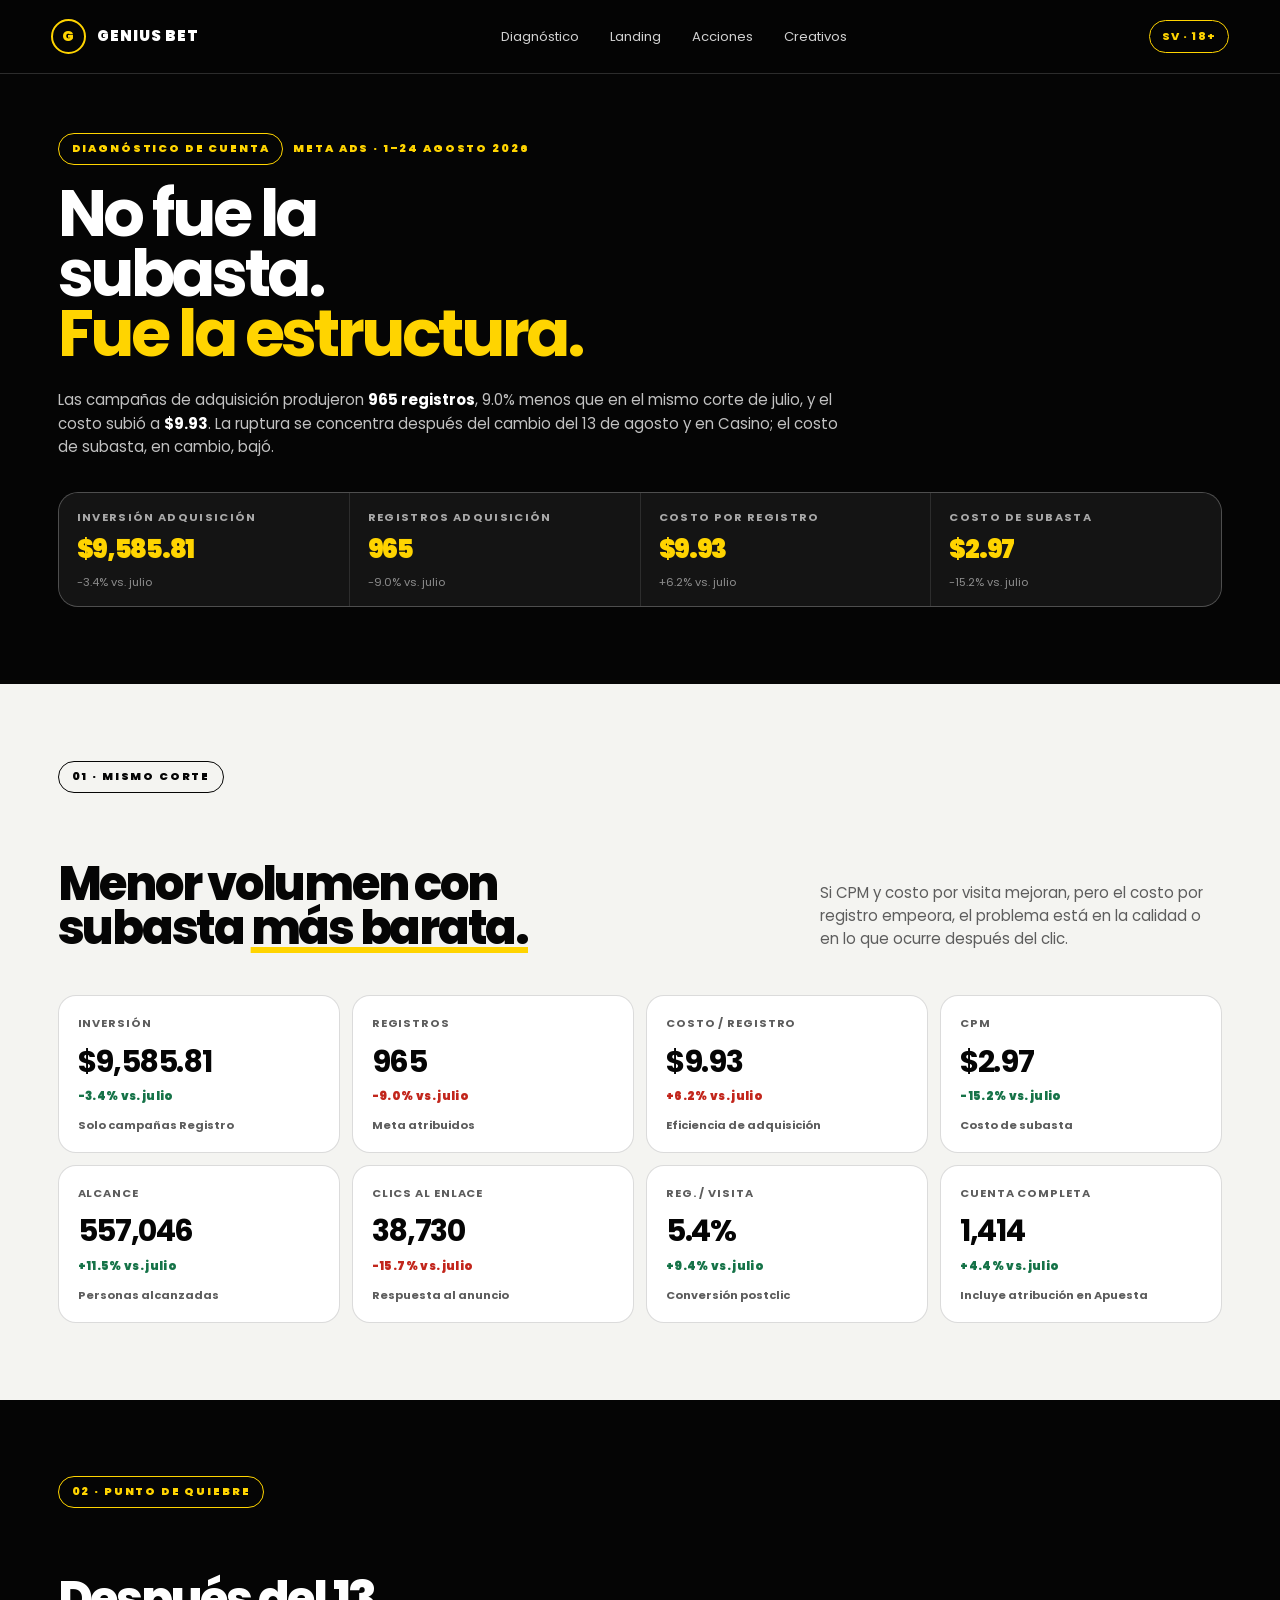
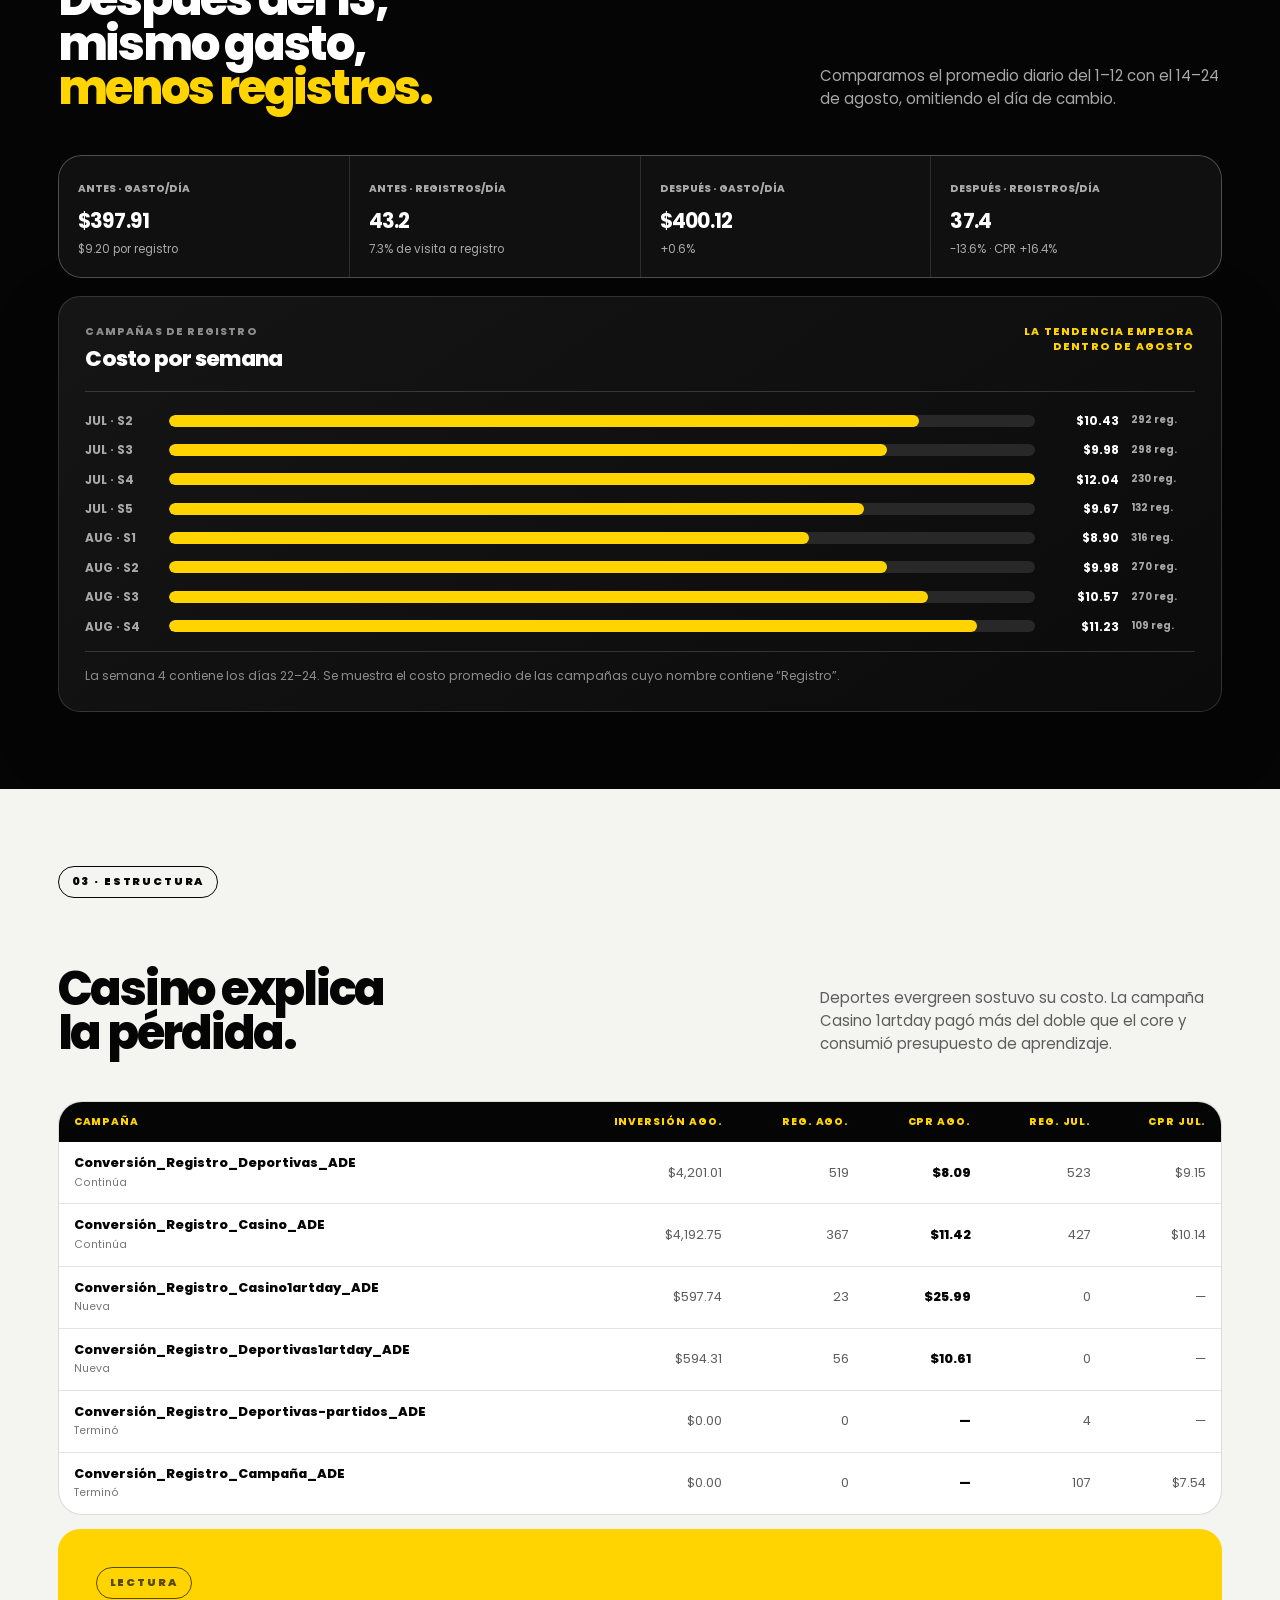
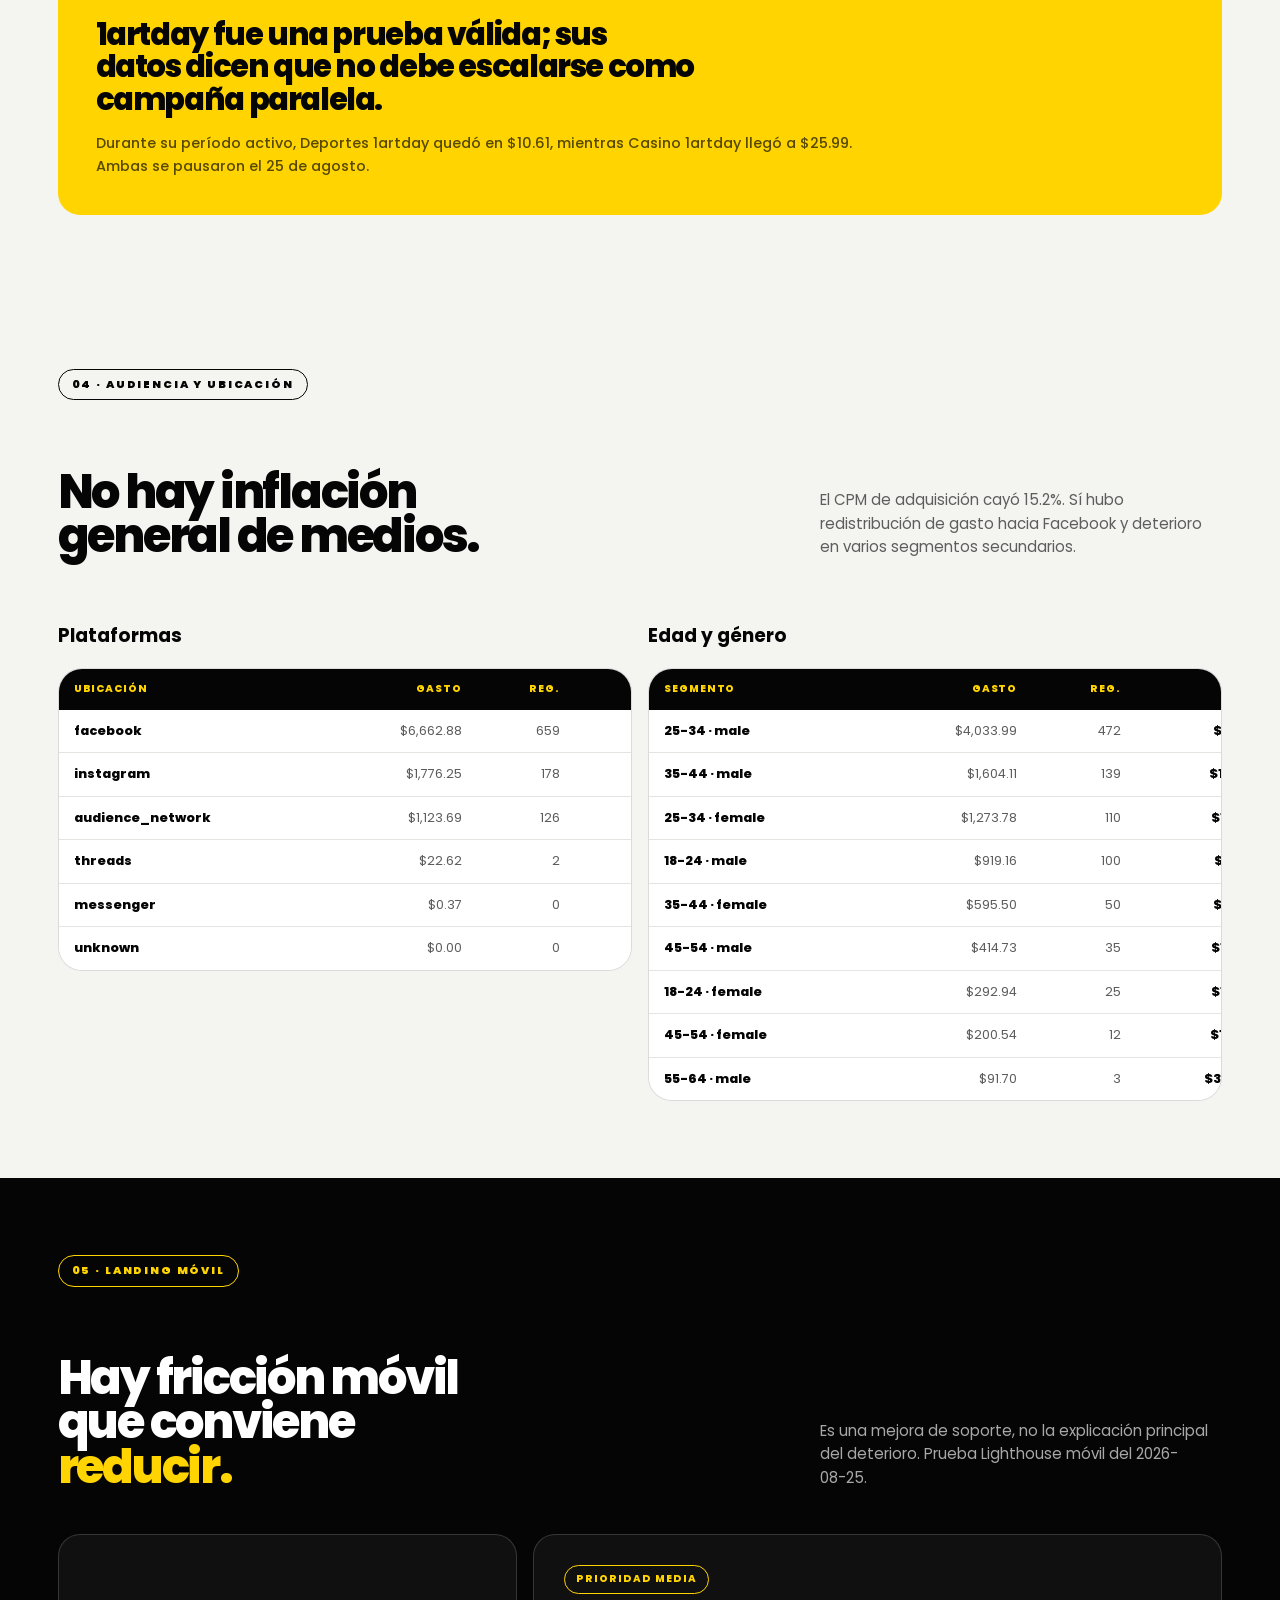
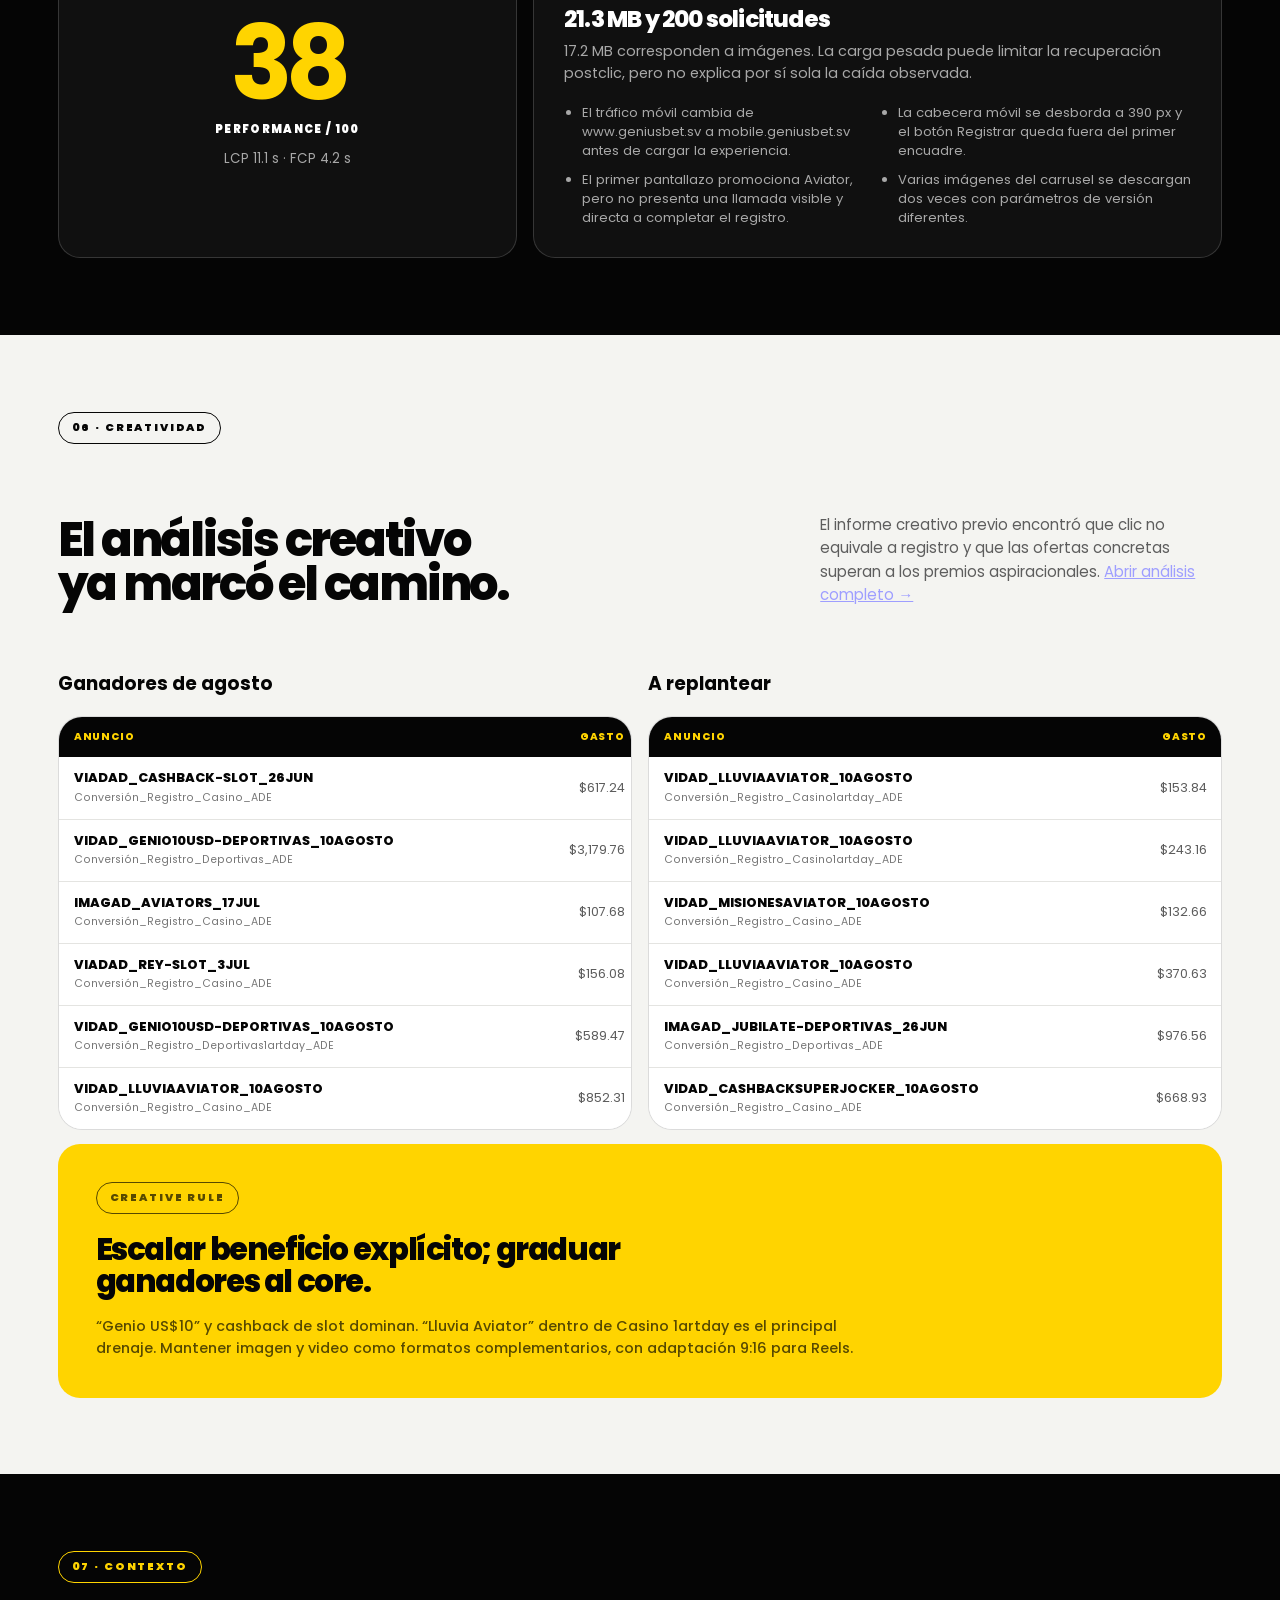
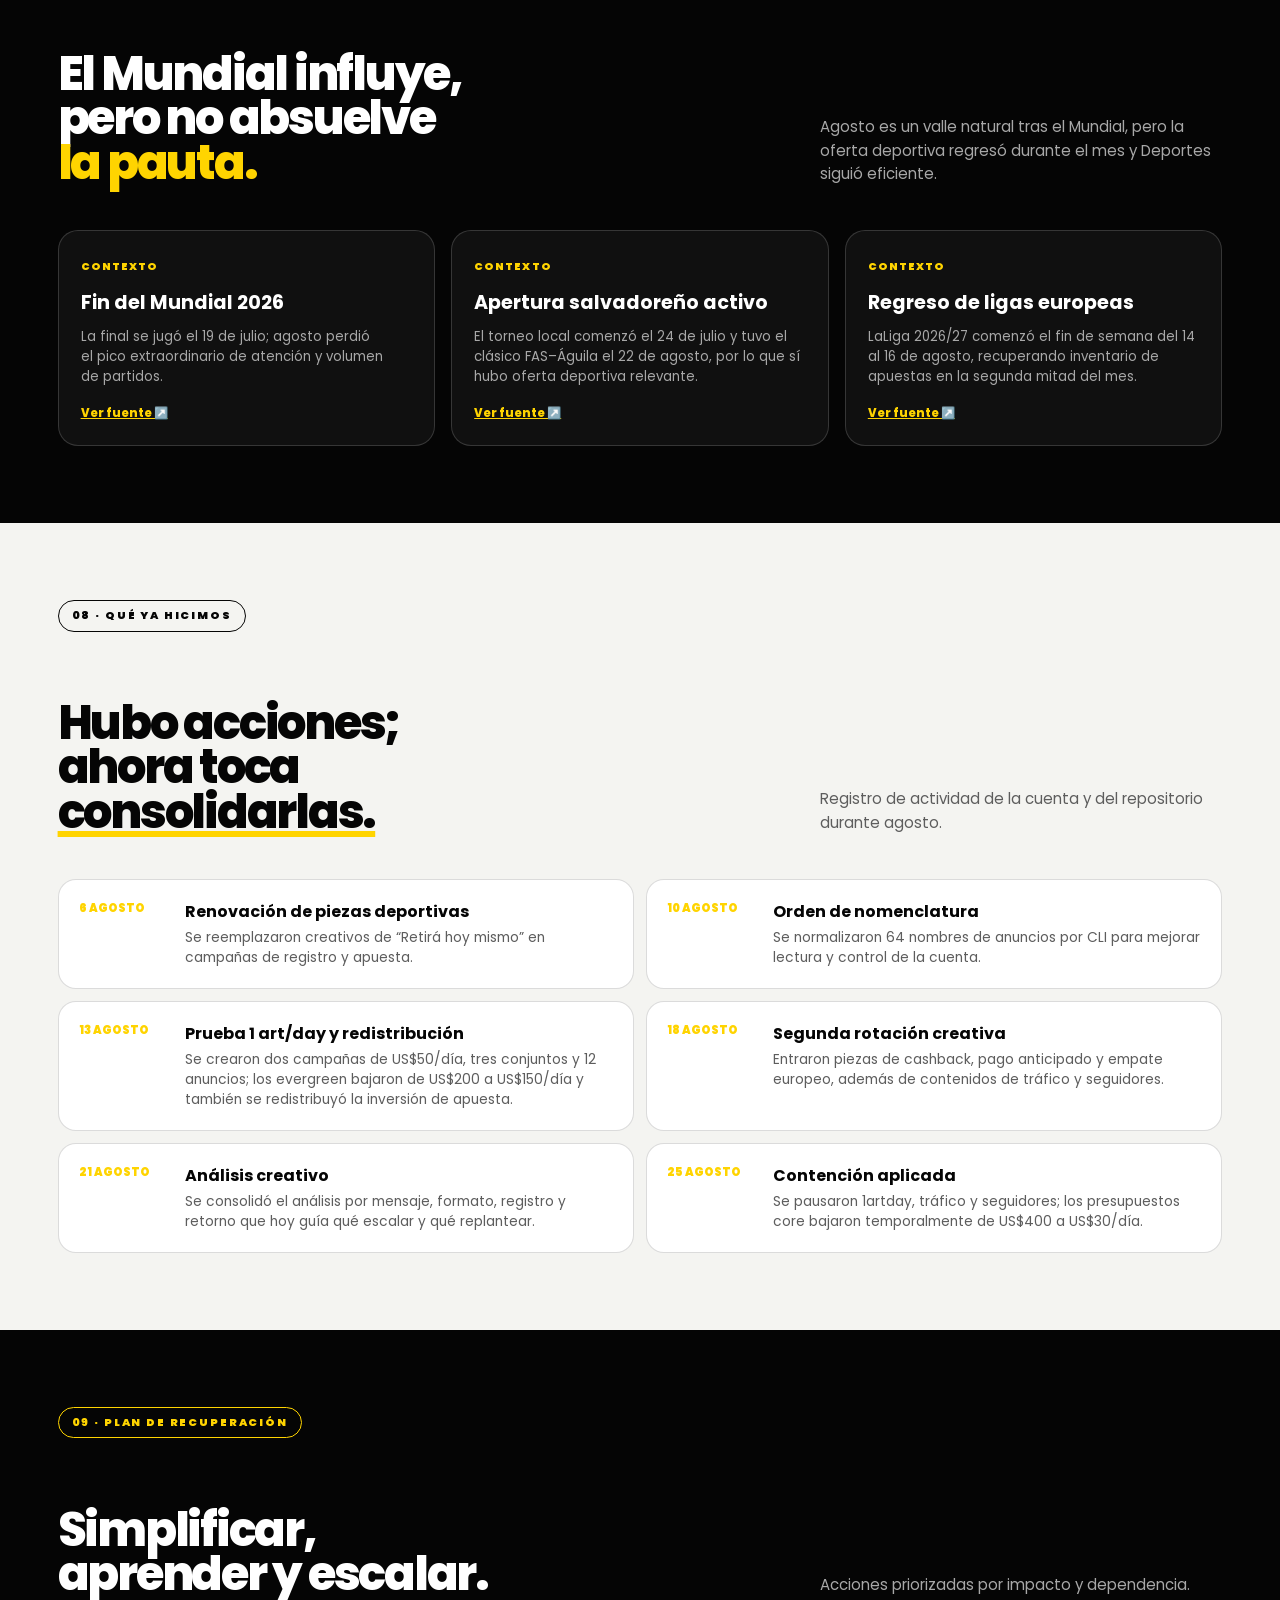
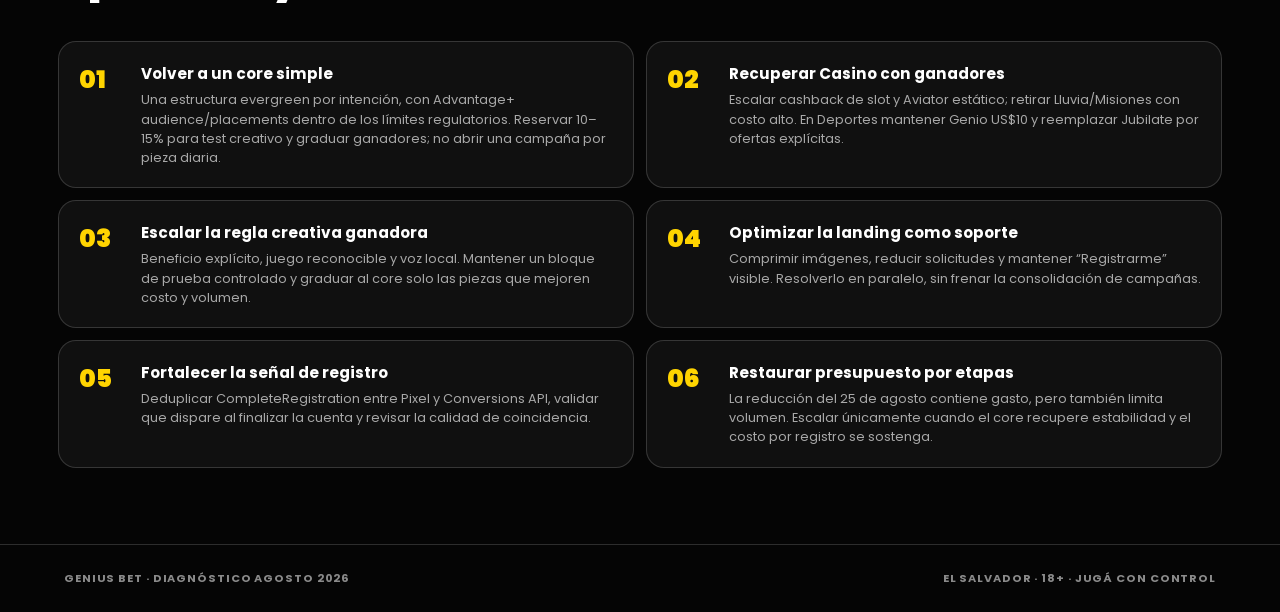
==== diagnostico-agosto-2026.html @ 5265dd8b "feat: add August diagnosis and refresh report design" ====
<!doctype html>
<html lang="es">
<head>
  <meta charset="utf-8">
  <meta name="viewport" content="width=device-width, initial-scale=1">
  <meta name="description" content="Diagnóstico de agosto de Genius Bet El Salvador en Meta Ads.">
  <meta name="robots" content="noindex, nofollow">
  <title>Genius Bet | Diagnóstico de agosto 2026</title>
  <link rel="preconnect" href="https://fonts.gstatic.com" crossorigin>
  <link rel="stylesheet" href="https://fonts.googleapis.com/css2?family=Poppins:wght@400;500;600;700;800;900&display=swap">
  <link rel="stylesheet" href="styles.css">
  <style>
    .diag-hero{padding-top:124px;min-height:76svh;display:grid;align-content:end}
    .diag-hero h1{margin:0;max-width:1100px;font-size:clamp(2rem,5.1vw,4.95rem);line-height:.92;letter-spacing:-.052em}
    .diag-hero .hero-lead{max-width:790px}
    .metric-grid{display:grid;grid-template-columns:repeat(4,1fr);gap:12px}
    .metric-card{display:flex;flex-direction:column;padding:19px;border:1px solid var(--line);border-radius:18px;background:var(--card)}
    .metric-card>span,.metric-card small{color:var(--muted);font-size:.7rem;font-weight:700;text-transform:uppercase;letter-spacing:.08em}
    .metric-card strong{margin:8px 0 5px;font-size:clamp(1.5rem,2.35vw,2.15rem);letter-spacing:-.045em}
    .metric-card small{margin-top:12px;text-transform:none;letter-spacing:0;line-height:1.45}
    .delta{font-size:.72rem;font-weight:900;letter-spacing:.03em;white-space:nowrap}
    .delta.good{color:#167348}.delta.bad{color:#c2261c}
    .s-dark .delta.good{color:var(--green)}.s-dark .delta.bad{color:var(--red)}
    .week-list{display:grid;gap:12px;margin-top:20px}
    .week-row{display:grid;grid-template-columns:72px minmax(100px,1fr) 72px 64px;gap:12px;align-items:center;font-size:.75rem}
    .week-row>span,.week-row>small{color:var(--muted);font-weight:700}.week-row strong{text-align:right}
    .week-track{height:12px;background:var(--track);border-radius:999px;overflow:hidden}
    .week-track i{display:block;height:100%;border-radius:inherit;background:var(--yellow)}
    .table-sub{color:#777;font-size:.67rem}.table-wrap .delta{display:inline-flex}
    .flow{display:grid;grid-template-columns:repeat(4,1fr);gap:1px;border:1px solid var(--line);background:var(--line);border-radius:24px;overflow:hidden}
    .flow div{padding:19px;background:var(--card)}.flow span{color:var(--muted);font-size:.64rem;font-weight:800;text-transform:uppercase}
    .flow strong{display:block;margin-top:8px;font-size:1.28rem;letter-spacing:-.035em}.flow small{display:block;margin-top:5px;color:var(--muted);font-size:.73rem}
    .landing-grid{display:grid;grid-template-columns:.8fr 1.2fr;gap:16px}
    .lab-score{display:grid;place-items:center;align-content:center;min-height:280px;border:1px solid var(--line);border-radius:var(--radius);background:var(--card);color:var(--fg);text-align:center}
    .lab-score strong{color:var(--yellow);font-size:clamp(4.2rem,8vw,6.5rem);line-height:.78;letter-spacing:-.08em}
    .lab-score span{margin-top:17px;font-size:.7rem;font-weight:900;letter-spacing:.12em;text-transform:uppercase}
    .lab-score small{max-width:30ch;margin-top:12px;color:var(--muted)}
    .audit-list{margin:18px 0 0;padding-left:1.1rem;display:grid;grid-template-columns:repeat(2,minmax(0,1fr));gap:10px 22px;color:var(--muted);font-size:.82rem}
    .context-grid{display:grid;grid-template-columns:repeat(3,1fr);gap:16px}
    .context-card{padding:22px;border:1px solid var(--line);border-radius:20px;background:var(--card)}
    .context-card>span{color:var(--yellow);font-size:.66rem;font-weight:900;text-transform:uppercase;letter-spacing:.1em}
    .context-card h3{margin:17px 0 8px;font-size:1.2rem;line-height:1.08}
    .context-card p{color:var(--muted);font-size:.83rem;line-height:1.5}.context-card a{color:var(--yellow);font-size:.72rem;font-weight:800}
    .action-log{margin:0;padding:0;list-style:none;display:grid;grid-template-columns:repeat(2,minmax(0,1fr));gap:12px}
    .action-log li{display:grid;grid-template-columns:90px 1fr;gap:16px;padding:20px;border:1px solid var(--line);border-radius:18px;background:var(--card)}
    .action-date{color:var(--yellow);font-size:.7rem;font-weight:900;text-transform:uppercase}
    .action-log b{font-size:1rem}.action-log p{margin:5px 0 0;color:var(--muted);font-size:.86rem}
    .priority{counter-reset:item;display:grid;grid-template-columns:repeat(2,minmax(0,1fr));gap:12px;margin:0;padding:0;list-style:none}
    .priority li{counter-increment:item;display:grid;grid-template-columns:48px 1fr;gap:14px;padding:20px;border:1px solid var(--line);border-radius:18px;background:var(--card)}
    .priority li:before{content:counter(item,decimal-leading-zero);font-size:1.55rem;font-weight:900;color:var(--yellow)}
    .priority b{font-size:.95rem}.priority p{margin:5px 0 0;color:var(--muted);font-size:.8rem;line-height:1.5}
    .source-list{margin:0;padding-left:1.2rem;color:var(--muted)}.source-list a{color:var(--muted)}
    @media(max-width:900px){.metric-grid,.flow{grid-template-columns:repeat(2,1fr)}.landing-grid{grid-template-columns:1fr}.context-grid{grid-template-columns:1fr}.action-log,.priority{grid-template-columns:1fr}}
    @media(max-width:620px){.audit-list{grid-template-columns:1fr}}
    @media(max-width:560px){.diag-hero{overflow:hidden}.diag-hero h1{max-width:12ch;font-size:2.45rem}.diag-hero .hero-lead{max-width:34ch}.metric-grid,.flow{grid-template-columns:1fr}.week-row{grid-template-columns:56px 1fr 64px}.week-row small{display:none}.action-log li{grid-template-columns:1fr;gap:8px}}
  </style>
</head>
<body>
<a class="skip-link" href="#diagnostico">Saltar al diagnóstico</a>
<header class="site-header">
  <a class="brand" href="index.html" aria-label="Genius Bet, inicio"><span class="brand-mark">G</span><span>GENIUS BET</span></a>
  <nav aria-label="Navegación principal"><a href="#diagnostico">Diagnóstico</a><a href="#landing">Landing</a><a href="#acciones">Acciones</a><a href="informe-creativo.html">Creativos</a></nav>
  <span class="header-context">SV · 18+</span>
</header>
<main>
<section class="s-dark diag-hero">
  <div class="inner">
    <p class="eyebrow"><span>DIAGNÓSTICO DE CUENTA</span><span>META ADS · 1–24 agosto 2026</span></p>
    <h1>No fue la<br class="br-d"> subasta.<br class="br-d"> <em>Fue la estructura.</em></h1>
    <p class="hero-lead">Las campañas de adquisición produjeron <b>965 registros</b>, 9.0% menos que en el mismo corte de julio, y el costo subió a <b>$9.93</b>. La ruptura se concentra después del cambio del 13 de agosto y en Casino; el costo de subasta, en cambio, bajó.</p>
    <dl class="hero-stats">
      <div><dt>Inversión adquisición</dt><dd>$9,585.81<small>-3.4% vs. julio</small></dd></div>
      <div><dt>Registros adquisición</dt><dd>965<small>-9.0% vs. julio</small></dd></div>
      <div><dt>Costo por registro</dt><dd>$9.93<small>+6.2% vs. julio</small></dd></div>
      <div><dt>Costo de subasta</dt><dd>$2.97<small>-15.2% vs. julio</small></dd></div>
    </dl>
  </div>
</section>

<section class="s-light" id="diagnostico">
  <div class="inner">
    <div class="s-head"><p class="eyebrow"><span>01 · MISMO CORTE</span></p><div><h2>Menor volumen con<br class="br-d"> subasta <em>más barata.</em></h2></div><p>Si CPM y costo por visita mejoran, pero el costo por registro empeora, el problema está en la calidad o en lo que ocurre después del clic.</p></div>
    <div class="metric-grid">
      <div class="metric-card"><span>Inversión</span><strong>$9,585.81</strong><b class="delta good">-3.4% vs. julio</b><small>Solo campañas Registro</small></div>
      <div class="metric-card"><span>Registros</span><strong>965</strong><b class="delta bad">-9.0% vs. julio</b><small>Meta atribuidos</small></div>
      <div class="metric-card"><span>Costo / registro</span><strong>$9.93</strong><b class="delta bad">+6.2% vs. julio</b><small>Eficiencia de adquisición</small></div>
      <div class="metric-card"><span>CPM</span><strong>$2.97</strong><b class="delta good">-15.2% vs. julio</b><small>Costo de subasta</small></div>
      <div class="metric-card"><span>Alcance</span><strong>557,046</strong><b class="delta good">+11.5% vs. julio</b><small>Personas alcanzadas</small></div>
      <div class="metric-card"><span>Clics al enlace</span><strong>38,730</strong><b class="delta bad">-15.7% vs. julio</b><small>Respuesta al anuncio</small></div>
      <div class="metric-card"><span>Reg. / visita</span><strong>5.4%</strong><b class="delta good">+9.4% vs. julio</b><small>Conversión postclic</small></div>
      <div class="metric-card"><span>Cuenta completa</span><strong>1,414</strong><b class="delta good">+4.4% vs. julio</b><small>Incluye atribución en Apuesta</small></div>
    </div>
  </div>
</section>

<section class="s-dark">
  <div class="inner">
    <div class="s-head"><p class="eyebrow"><span>02 · PUNTO DE QUIEBRE</span></p><div><h2>Después del 13,<br class="br-d"> mismo gasto,<br class="br-d"> <em>menos registros.</em></h2></div><p>Comparamos el promedio diario del 1–12 con el 14–24 de agosto, omitiendo el día de cambio.</p></div>
    <div class="flow">
      <div><span>Antes · gasto/día</span><strong>$397.91</strong><small>$9.20 por registro</small></div>
      <div><span>Antes · registros/día</span><strong>43.2</strong><small>7.3% de visita a registro</small></div>
      <div><span>Después · gasto/día</span><strong>$400.12</strong><small>+0.6%</small></div>
      <div><span>Después · registros/día</span><strong>37.4</strong><small>-13.6% · CPR +16.4%</small></div>
    </div>
    <div class="chart" style="margin-top:18px"><div class="chart-top"><div><span class="chart-kicker">Campañas de registro</span><h3>Costo por semana</h3></div><span class="chart-hint">La tendencia empeora dentro de agosto</span></div><div class="week-list"><div class="week-row"><span>JUL · S2</span><div class="week-track"><i style="width:86.6%"></i></div><strong>$10.43</strong><small>292 reg.</small></div><div class="week-row"><span>JUL · S3</span><div class="week-track"><i style="width:82.9%"></i></div><strong>$9.98</strong><small>298 reg.</small></div><div class="week-row"><span>JUL · S4</span><div class="week-track"><i style="width:100.0%"></i></div><strong>$12.04</strong><small>230 reg.</small></div><div class="week-row"><span>JUL · S5</span><div class="week-track"><i style="width:80.3%"></i></div><strong>$9.67</strong><small>132 reg.</small></div><div class="week-row"><span>AUG · S1</span><div class="week-track"><i style="width:73.9%"></i></div><strong>$8.90</strong><small>316 reg.</small></div><div class="week-row"><span>AUG · S2</span><div class="week-track"><i style="width:82.9%"></i></div><strong>$9.98</strong><small>270 reg.</small></div><div class="week-row"><span>AUG · S3</span><div class="week-track"><i style="width:87.7%"></i></div><strong>$10.57</strong><small>270 reg.</small></div><div class="week-row"><span>AUG · S4</span><div class="week-track"><i style="width:93.3%"></i></div><strong>$11.23</strong><small>109 reg.</small></div></div><p class="chart-foot">La semana 4 contiene los días 22–24. Se muestra el costo promedio de las campañas cuyo nombre contiene “Registro”.</p></div>
  </div>
</section>

<section class="s-light">
  <div class="inner">
    <div class="s-head"><p class="eyebrow"><span>03 · ESTRUCTURA</span></p><div><h2>Casino explica<br class="br-d"> la pérdida.</h2></div><p>Deportes evergreen sostuvo su costo. La campaña Casino 1artday pagó más del doble que el core y consumió presupuesto de aprendizaje.</p></div>
    <div class="table-wrap"><table><thead><tr><th>Campaña</th><th>Inversión ago.</th><th>Reg. ago.</th><th>CPR ago.</th><th>Reg. jul.</th><th>CPR jul.</th></tr></thead><tbody><tr><td><b>Conversión_Registro_Deportivas_ADE</b><br><span class='table-sub'>Continúa</span></td><td>$4,201.01</td><td>519</td><td><b>$8.09</b></td><td>523</td><td>$9.15</td></tr><tr><td><b>Conversión_Registro_Casino_ADE</b><br><span class='table-sub'>Continúa</span></td><td>$4,192.75</td><td>367</td><td><b>$11.42</b></td><td>427</td><td>$10.14</td></tr><tr><td><b>Conversión_Registro_Casino1artday_ADE</b><br><span class='table-sub'>Nueva</span></td><td>$597.74</td><td>23</td><td><b>$25.99</b></td><td>0</td><td>—</td></tr><tr><td><b>Conversión_Registro_Deportivas1artday_ADE</b><br><span class='table-sub'>Nueva</span></td><td>$594.31</td><td>56</td><td><b>$10.61</b></td><td>0</td><td>—</td></tr><tr><td><b>Conversión_Registro_Deportivas-partidos_ADE</b><br><span class='table-sub'>Terminó</span></td><td>$0.00</td><td>0</td><td><b>—</b></td><td>4</td><td>—</td></tr><tr><td><b>Conversión_Registro_Campaña_ADE</b><br><span class='table-sub'>Terminó</span></td><td>$0.00</td><td>0</td><td><b>—</b></td><td>107</td><td>$7.54</td></tr></tbody></table></div>
    <div class="quote"><p class="eyebrow"><span>LECTURA</span></p><p>1artday fue una prueba válida; sus datos dicen que no debe escalarse como campaña paralela.</p><p class="sub">Durante su período activo, Deportes 1artday quedó en $10.61, mientras Casino 1artday llegó a $25.99. Ambas se pausaron el 25 de agosto.</p></div>
  </div>
</section>

<section class="s-light">
  <div class="inner">
    <div class="s-head"><p class="eyebrow"><span>04 · AUDIENCIA Y UBICACIÓN</span></p><div><h2>No hay inflación<br class="br-d"> general de medios.</h2></div><p>El CPM de adquisición cayó 15.2%. Sí hubo redistribución de gasto hacia Facebook y deterioro en varios segmentos secundarios.</p></div>
    <div class="duo">
      <div><h3>Plataformas</h3><div class="table-wrap"><table><thead><tr><th>Ubicación</th><th>Gasto</th><th>Reg.</th><th>CPR</th><th>Δ CPR</th></tr></thead><tbody><tr><td><b>facebook</b></td><td>$6,662.88</td><td>659</td><td><b>$10.11</b></td><td><span class='delta bad'>+13.5%</span></td></tr><tr><td><b>instagram</b></td><td>$1,776.25</td><td>178</td><td><b>$9.98</b></td><td><span class='delta bad'>+11.2%</span></td></tr><tr><td><b>audience_network</b></td><td>$1,123.69</td><td>126</td><td><b>$8.92</b></td><td><span class='delta good'>-13.9%</span></td></tr><tr><td><b>threads</b></td><td>$22.62</td><td>2</td><td><b>$11.31</b></td><td><span class='delta bad'>+40.8%</span></td></tr><tr><td><b>messenger</b></td><td>$0.37</td><td>0</td><td><b>—</b></td><td><span class='delta bad'>+0.0%</span></td></tr><tr><td><b>unknown</b></td><td>$0.00</td><td>0</td><td><b>—</b></td><td><span class='delta bad'>+0.0%</span></td></tr></tbody></table></div></div>
      <div><h3>Edad y género</h3><div class="table-wrap"><table><thead><tr><th>Segmento</th><th>Gasto</th><th>Reg.</th><th>CPR</th><th>Δ CPR</th></tr></thead><tbody><tr><td><b>25-34 · male</b></td><td>$4,033.99</td><td>472</td><td><b>$8.55</b></td><td><span class='delta good'>-5.3%</span></td></tr><tr><td><b>35-44 · male</b></td><td>$1,604.11</td><td>139</td><td><b>$11.54</b></td><td><span class='delta bad'>+18.2%</span></td></tr><tr><td><b>25-34 · female</b></td><td>$1,273.78</td><td>110</td><td><b>$11.58</b></td><td><span class='delta bad'>+10.4%</span></td></tr><tr><td><b>18-24 · male</b></td><td>$919.16</td><td>100</td><td><b>$9.19</b></td><td><span class='delta bad'>+21.3%</span></td></tr><tr><td><b>35-44 · female</b></td><td>$595.50</td><td>50</td><td><b>$11.91</b></td><td><span class='delta bad'>+26.5%</span></td></tr><tr><td><b>45-54 · male</b></td><td>$414.73</td><td>35</td><td><b>$11.85</b></td><td><span class='delta bad'>+2.0%</span></td></tr><tr><td><b>18-24 · female</b></td><td>$292.94</td><td>25</td><td><b>$11.72</b></td><td><span class='delta bad'>+27.3%</span></td></tr><tr><td><b>45-54 · female</b></td><td>$200.54</td><td>12</td><td><b>$16.71</b></td><td><span class='delta bad'>+36.2%</span></td></tr><tr><td><b>55-64 · male</b></td><td>$91.70</td><td>3</td><td><b>$30.57</b></td><td><span class='delta bad'>+327.1%</span></td></tr></tbody></table></div></div>
    </div>
  </div>
</section>

<section class="s-dark" id="landing">
  <div class="inner">
    <div class="s-head"><p class="eyebrow"><span>05 · LANDING MÓVIL</span></p><div><h2>Hay fricción móvil<br class="br-d"> que conviene<br class="br-d"> <em>reducir.</em></h2></div><p>Es una mejora de soporte, no la explicación principal del deterioro. Prueba Lighthouse móvil del 2026-08-25.</p></div>
    <div class="landing-grid">
      <div class="lab-score"><strong>38</strong><span>Performance / 100</span><small>LCP 11.1 s · FCP 4.2 s</small></div>
      <article class="panel"><span class="tag tag-mid">Prioridad media</span><h3>21.3 MB y 200 solicitudes</h3><p>17.2 MB corresponden a imágenes. La carga pesada puede limitar la recuperación postclic, pero no explica por sí sola la caída observada.</p><ul class="audit-list"><li>El tráfico móvil cambia de www.geniusbet.sv a mobile.geniusbet.sv antes de cargar la experiencia.</li><li>La cabecera móvil se desborda a 390 px y el botón Registrar queda fuera del primer encuadre.</li><li>El primer pantallazo promociona Aviator, pero no presenta una llamada visible y directa a completar el registro.</li><li>Varias imágenes del carrusel se descargan dos veces con parámetros de versión diferentes.</li></ul></article>
    </div>
  </div>
</section>

<section class="s-light">
  <div class="inner">
    <div class="s-head"><p class="eyebrow"><span>06 · CREATIVIDAD</span></p><div><h2>El análisis creativo<br class="br-d"> ya marcó el camino.</h2></div><p>El informe creativo previo encontró que clic no equivale a registro y que las ofertas concretas superan a los premios aspiracionales. <a href="informe-creativo.html">Abrir análisis completo →</a></p></div>
    <div class="duo">
      <div><h3>Ganadores de agosto</h3><div class="table-wrap"><table><thead><tr><th>Anuncio</th><th>Gasto</th><th>Reg.</th><th>CPR</th></tr></thead><tbody><tr><td><b>VIADAD_CASHBACK-SLOT_26JUN</b><br><span class='table-sub'>Conversión_Registro_Casino_ADE</span></td><td>$617.24</td><td>96</td><td><b>$6.43</b></td></tr><tr><td><b>VIDAD_GENIO10USD-DEPORTIVAS_10AGOSTO</b><br><span class='table-sub'>Conversión_Registro_Deportivas_ADE</span></td><td>$3,179.76</td><td>450</td><td><b>$7.07</b></td></tr><tr><td><b>IMAGAD_AVIATORS_17JUL</b><br><span class='table-sub'>Conversión_Registro_Casino_ADE</span></td><td>$107.68</td><td>15</td><td><b>$7.18</b></td></tr><tr><td><b>VIADAD_REY-SLOT_3JUL</b><br><span class='table-sub'>Conversión_Registro_Casino_ADE</span></td><td>$156.08</td><td>19</td><td><b>$8.21</b></td></tr><tr><td><b>VIDAD_GENIO10USD-DEPORTIVAS_10AGOSTO</b><br><span class='table-sub'>Conversión_Registro_Deportivas1artday_ADE</span></td><td>$589.47</td><td>55</td><td><b>$10.72</b></td></tr><tr><td><b>VIDAD_LLUVIAAVIATOR_10AGOSTO</b><br><span class='table-sub'>Conversión_Registro_Casino_ADE</span></td><td>$852.31</td><td>73</td><td><b>$11.68</b></td></tr></tbody></table></div></div>
      <div><h3>A replantear</h3><div class="table-wrap"><table><thead><tr><th>Anuncio</th><th>Gasto</th><th>Reg.</th><th>CPR</th></tr></thead><tbody><tr><td><b>VIDAD_LLUVIAAVIATOR_10AGOSTO</b><br><span class='table-sub'>Conversión_Registro_Casino1artday_ADE</span></td><td>$153.84</td><td>4</td><td><b>$38.46</b></td></tr><tr><td><b>VIDAD_LLUVIAAVIATOR_10AGOSTO</b><br><span class='table-sub'>Conversión_Registro_Casino1artday_ADE</span></td><td>$243.16</td><td>10</td><td><b>$24.32</b></td></tr><tr><td><b>VIDAD_MISIONESAVIATOR_10AGOSTO</b><br><span class='table-sub'>Conversión_Registro_Casino_ADE</span></td><td>$132.66</td><td>6</td><td><b>$22.11</b></td></tr><tr><td><b>VIDAD_LLUVIAAVIATOR_10AGOSTO</b><br><span class='table-sub'>Conversión_Registro_Casino_ADE</span></td><td>$370.63</td><td>21</td><td><b>$17.65</b></td></tr><tr><td><b>IMAGAD_JUBILATE-DEPORTIVAS_26JUN</b><br><span class='table-sub'>Conversión_Registro_Deportivas_ADE</span></td><td>$976.56</td><td>65</td><td><b>$15.02</b></td></tr><tr><td><b>VIDAD_CASHBACKSUPERJOCKER_10AGOSTO</b><br><span class='table-sub'>Conversión_Registro_Casino_ADE</span></td><td>$668.93</td><td>45</td><td><b>$14.87</b></td></tr></tbody></table></div></div>
    </div>
    <div class="quote"><p class="eyebrow"><span>CREATIVE RULE</span></p><p>Escalar beneficio explícito; graduar ganadores al core.</p><p class="sub">“Genio US$10” y cashback de slot dominan. “Lluvia Aviator” dentro de Casino 1artday es el principal drenaje. Mantener imagen y video como formatos complementarios, con adaptación 9:16 para Reels.</p></div>
  </div>
</section>

<section class="s-dark">
  <div class="inner"><div class="s-head"><p class="eyebrow"><span>07 · CONTEXTO</span></p><div><h2>El Mundial influye,<br class="br-d"> pero no absuelve<br class="br-d"> <em>la pauta.</em></h2></div><p>Agosto es un valle natural tras el Mundial, pero la oferta deportiva regresó durante el mes y Deportes siguió eficiente.</p></div><div class="context-grid"><article class="context-card"><span>Contexto</span><h3>Fin del Mundial 2026</h3><p>La final se jugó el 19 de julio; agosto perdió el pico extraordinario de atención y volumen de partidos.</p><a href="https://www.fifa.com/en/articles/final-live-watch-teams-tickets" target="_blank" rel="noopener">Ver fuente ↗</a></article><article class="context-card"><span>Contexto</span><h3>Apertura salvadoreño activo</h3><p>El torneo local comenzó el 24 de julio y tuvo el clásico FAS–Águila el 22 de agosto, por lo que sí hubo oferta deportiva relevante.</p><a href="https://www.elsalvador.com/deportes/futbol/primera-division-fesfut-yamil-bukele-club-deportivo-fas-aguila/1284561/2026/" target="_blank" rel="noopener">Ver fuente ↗</a></article><article class="context-card"><span>Contexto</span><h3>Regreso de ligas europeas</h3><p>LaLiga 2026/27 comenzó el fin de semana del 14 al 16 de agosto, recuperando inventario de apuestas en la segunda mitad del mes.</p><a href="https://elpais.com/deportes/futbol/2026-08-13/cuando-empieza-la-liga-202627-fechas-claves-y-calendario-de-la-primera-division.html" target="_blank" rel="noopener">Ver fuente ↗</a></article></div></div>
</section>

<section class="s-light" id="acciones">
  <div class="inner">
    <div class="s-head"><p class="eyebrow"><span>08 · QUÉ YA HICIMOS</span></p><div><h2>Hubo acciones;<br class="br-d"> ahora toca<br class="br-d"> <em>consolidarlas.</em></h2></div><p>Registro de actividad de la cuenta y del repositorio durante agosto.</p></div>
    <ol class="action-log"><li><span class="action-date">6 agosto</span><div><b>Renovación de piezas deportivas</b><p>Se reemplazaron creativos de “Retirá hoy mismo” en campañas de registro y apuesta.</p></div></li><li><span class="action-date">10 agosto</span><div><b>Orden de nomenclatura</b><p>Se normalizaron 64 nombres de anuncios por CLI para mejorar lectura y control de la cuenta.</p></div></li><li><span class="action-date">13 agosto</span><div><b>Prueba 1 art/day y redistribución</b><p>Se crearon dos campañas de US$50/día, tres conjuntos y 12 anuncios; los evergreen bajaron de US$200 a US$150/día y también se redistribuyó la inversión de apuesta.</p></div></li><li><span class="action-date">18 agosto</span><div><b>Segunda rotación creativa</b><p>Entraron piezas de cashback, pago anticipado y empate europeo, además de contenidos de tráfico y seguidores.</p></div></li><li><span class="action-date">21 agosto</span><div><b>Análisis creativo</b><p>Se consolidó el análisis por mensaje, formato, registro y retorno que hoy guía qué escalar y qué replantear.</p></div></li><li><span class="action-date">25 agosto</span><div><b>Contención aplicada</b><p>Se pausaron 1artday, tráfico y seguidores; los presupuestos core bajaron temporalmente de US$400 a US$30/día.</p></div></li></ol>
  </div>
</section>

<section class="s-dark">
  <div class="inner">
    <div class="s-head"><p class="eyebrow"><span>09 · PLAN DE RECUPERACIÓN</span></p><div><h2>Simplificar,<br class="br-d"> aprender y escalar.</h2></div><p>Acciones priorizadas por impacto y dependencia.</p></div>
    <ol class="priority">
      <li><div><b>Volver a un core simple</b><p>Una estructura evergreen por intención, con Advantage+ audience/placements dentro de los límites regulatorios. Reservar 10–15% para test creativo y graduar ganadores; no abrir una campaña por pieza diaria.</p></div></li>
      <li><div><b>Recuperar Casino con ganadores</b><p>Escalar cashback de slot y Aviator estático; retirar Lluvia/Misiones con costo alto. En Deportes mantener Genio US$10 y reemplazar Jubilate por ofertas explícitas.</p></div></li>
      <li><div><b>Escalar la regla creativa ganadora</b><p>Beneficio explícito, juego reconocible y voz local. Mantener un bloque de prueba controlado y graduar al core solo las piezas que mejoren costo y volumen.</p></div></li>
      <li><div><b>Optimizar la landing como soporte</b><p>Comprimir imágenes, reducir solicitudes y mantener “Registrarme” visible. Resolverlo en paralelo, sin frenar la consolidación de campañas.</p></div></li>
      <li><div><b>Fortalecer la señal de registro</b><p>Deduplicar CompleteRegistration entre Pixel y Conversions API, validar que dispare al finalizar la cuenta y revisar la calidad de coincidencia.</p></div></li>
      <li><div><b>Restaurar presupuesto por etapas</b><p>La reducción del 25 de agosto contiene gasto, pero también limita volumen. Escalar únicamente cuando el core recupere estabilidad y el costo por registro se sostenga.</p></div></li>
    </ol>
  </div>
</section>
</main>
<footer><span>Genius Bet · Diagnóstico agosto 2026</span><span>El Salvador · 18+ · Jugá con control</span></footer>
</body>
</html>
---- styles.css ----
:root{
  --ink:#050505; --ink-soft:#141414; --paper:#f4f4f1; --white:#fff;
  --yellow:#ffd400; --yellow-soft:#ffe86a; --on-yellow:#574900;
  --blue:#315cff; --blue-soft:#7894ff; --green:#55c98a; --red:#ff5c5c;
  --radius:22px; --max:1340px;
  --shadow:0 28px 80px rgba(0,0,0,.16);
  color-scheme:dark;
}
/* Cada seccion declara su propio juego de tokens: los componentes leen estos
   y funcionan igual sobre negro o sobre papel, sin cadenas de override. */
.s-dark{ --bg:var(--ink); --fg:var(--white); --muted:#a8a8a8; --muted-2:#8c8c8c;
  --line:rgba(255,255,255,.16); --card:#101010; --card-2:#171717; --track:#282828; --grid:#2d2d2d;
  --hi:var(--yellow); --warn:var(--red); }
.s-light{ --bg:var(--paper); --fg:var(--ink); --muted:#5d5d5d; --muted-2:#777;
  --line:rgba(5,5,5,.14); --card:#fff; --card-2:#f8f8f5; --track:#e3e3de; --grid:#dcdcd6;
  --hi:var(--ink); --warn:#c2261c; }

*{box-sizing:border-box}
html{scroll-behavior:smooth}
body{
  margin:0; background:var(--ink); color:var(--white);
  font-family:Poppins,ui-sans-serif,-apple-system,"Segoe UI",sans-serif,
    "Segoe UI Emoji","Apple Color Emoji","Noto Color Emoji";
  font-size:16px; line-height:1.45;
}
img{display:block; max-width:100%}
h1,h2,h3,h4,p{text-wrap:pretty}
h1,h2,h3{overflow-wrap:break-word}
h1 em,h2 em,h3 em{font-style:normal; color:var(--yellow)}
.s-light h1 em,.s-light h2 em{color:var(--ink); text-decoration:underline; text-decoration-color:var(--yellow); text-decoration-thickness:.13em; text-underline-offset:.06em}
b,strong{font-weight:700}
.skip-link{position:fixed; top:8px; left:8px; z-index:100; transform:translateY(-150%);
  background:var(--yellow); color:var(--ink); padding:10px 16px; border-radius:999px; font-weight:800}
.skip-link:focus{transform:translateY(0)}

/* ---------- cabecera ---------- */
.site-header{position:fixed; inset:0 0 auto; z-index:50; height:74px; display:flex; align-items:center;
  justify-content:space-between; gap:28px; padding:0 clamp(22px,4vw,72px);
  background:rgba(5,5,5,.82); border-bottom:1px solid rgba(255,255,255,.16); backdrop-filter:blur(18px)}
.brand{display:inline-flex; align-items:center; gap:11px; font-weight:900; letter-spacing:.06em; font-size:.92rem; color:var(--white); text-decoration:none}
.brand-mark{width:35px; height:35px; display:grid; place-items:center; border:2px solid var(--yellow);
  color:var(--yellow); border-radius:50%; font-size:.9rem}
.site-header nav{display:flex; gap:clamp(14px,2.4vw,34px); color:#d1d1d1; font-size:.82rem}
.site-header nav a{position:relative; color:inherit; text-decoration:none; white-space:nowrap}
.site-header nav a::after{content:""; position:absolute; left:0; bottom:-7px; width:100%; height:2px;
  background:var(--yellow); transform:scaleX(0); transform-origin:left; transition:transform .22s ease}
.site-header nav a:hover::after,.site-header nav a:focus-visible::after{transform:scaleX(1)}
.header-context{color:var(--yellow); border:1px solid var(--yellow); border-radius:999px; padding:7px 12px;
  font-size:.7rem; font-weight:800; letter-spacing:.1em; white-space:nowrap}
@media (max-width:900px){ .site-header nav{display:none} }

/* ---------- secciones ---------- */
section{background:var(--bg); color:var(--fg); padding:clamp(52px,6vw,92px) clamp(22px,4.5vw,72px);
  scroll-margin-top:74px}
.inner{width:100%; max-width:var(--max); margin:0 auto}
.eyebrow{margin:0 0 18px; display:flex; align-items:center; flex-wrap:wrap; gap:10px; color:var(--yellow);
  font-size:.68rem; font-weight:900; letter-spacing:.17em; text-transform:uppercase}
.eyebrow span:first-child{border:1px solid var(--yellow); border-radius:999px; padding:7px 13px}
.s-light .eyebrow{color:var(--ink)} .s-light .eyebrow span:first-child{border-color:var(--ink)}
.s-head{display:grid; grid-template-columns:minmax(0,1.15fr) minmax(280px,.65fr); gap:clamp(24px,4vw,64px);
  align-items:end; margin-bottom:clamp(28px,3.5vw,46px)}
.s-head .eyebrow{grid-column:1/-1}
.s-head h2{margin:0; font-size:clamp(1.8rem,3.65vw,3.55rem); line-height:.95; letter-spacing:-.048em; font-weight:800}
.s-head > p:not(.eyebrow){margin:0; max-width:590px; color:var(--muted); font-size:.94rem; line-height:1.55}

/* ---------- portada ---------- */
.hero{min-height:min(76svh,760px); padding-top:124px; display:grid; align-content:end}
.hero h1{margin:0; max-width:1080px; font-size:clamp(2rem,5.1vw,4.95rem); line-height:.91;
  letter-spacing:-.062em; font-weight:800}
.hero-lead{max-width:760px; margin:25px 0 0; color:#c2c2c2; font-size:clamp(.94rem,1.15vw,1.08rem); line-height:1.55}
.hero-lead b{color:var(--white); font-weight:700}
.hero-stats{display:grid; grid-template-columns:repeat(4,1fr); gap:1px; margin:34px 0 0;
  background:rgba(255,255,255,.16); border:1px solid rgba(255,255,255,.16); border-radius:20px; overflow:hidden}
.hero-stats div{padding:16px 18px; background:var(--ink-soft)}
.hero-stats dt{color:#a8a8a8; font-size:.7rem; font-weight:700; text-transform:uppercase; letter-spacing:.12em}
.hero-stats dd{margin:6px 0 0; color:var(--yellow); font-size:clamp(1.35rem,2vw,1.95rem);
  font-weight:900; letter-spacing:-.05em; font-variant-numeric:tabular-nums}
.hero-stats dd small{display:block; margin:6px 0 0; color:#8c8c8c; font-size:.7rem;
  font-weight:400; letter-spacing:0; line-height:1.4}
@media (max-width:900px){ .hero-stats{grid-template-columns:repeat(2,1fr)} }
@media (max-width:520px){ .hero-stats{grid-template-columns:1fr} }

/* ---------- etiquetas ---------- */
.tag{display:inline-flex; align-items:center; padding:6px 11px; border-radius:999px; font-size:.63rem;
  font-weight:800; letter-spacing:.1em; text-transform:uppercase; white-space:nowrap}
.tag-win{background:var(--yellow); color:var(--ink)}
.tag-mid{border:1px solid var(--hi); color:var(--hi)}
.tag-out{border:1px solid var(--warn); color:var(--warn)}
.tag-line{border:1px solid var(--line); color:var(--muted)}

/* ---------- paneles ---------- */
.duo{display:grid; grid-template-columns:repeat(auto-fit,minmax(300px,1fr)); gap:16px}
.panel{padding:clamp(20px,2.4vw,30px); border:1px solid var(--line); border-radius:var(--radius); background:var(--card)}
.panel-hi{background:var(--yellow); border-color:var(--yellow); color:var(--ink)}
.panel-hi .eyebrow{color:var(--on-yellow)} .panel-hi .eyebrow span:first-child{border-color:var(--on-yellow)}
.panel-hi p:not(.eyebrow){color:var(--on-yellow)} .panel-hi h3{color:var(--ink)}
.panel h3{margin:0 0 10px; font-size:clamp(1.2rem,1.8vw,1.75rem); line-height:1.04; letter-spacing:-.035em; font-weight:800}
.panel p:not(.eyebrow){margin:0 0 .75em; color:var(--muted); font-size:.9rem; line-height:1.52}
.panel>.tag{align-self:flex-start;margin-bottom:14px}
.panel p:last-child{margin-bottom:0}
.panel p b{color:var(--fg)}
.panel-hi p b{color:var(--ink)}
.rule{font-weight:800; letter-spacing:-.01em}

.quote{margin-top:14px; padding:clamp(22px,3vw,38px); border-radius:var(--radius);
  background:var(--yellow); color:var(--ink)}
.quote .eyebrow{color:var(--on-yellow); margin-bottom:20px}
.quote .eyebrow span:first-child{border-color:var(--on-yellow)}
.quote p:not(.eyebrow){margin:0; max-width:30ch; font-size:clamp(1.35rem,2.4vw,2.2rem); line-height:1.06;
  letter-spacing:-.045em; font-weight:800}
.quote p.sub:not(.eyebrow){max-width:78ch; margin-top:16px; font-size:.9rem; line-height:1.55; font-weight:500; color:var(--on-yellow); letter-spacing:0}

/* ---------- flujos de lectura ---------- */
.logic-flow{--flow-cols:3; display:grid; grid-template-columns:repeat(var(--flow-cols),minmax(0,1fr)); gap:12px}
.flow-step{position:relative; min-width:0; padding:18px 20px; border:1px solid var(--line); border-radius:18px;
  background:var(--card); color:var(--fg)}
a.flow-step{text-decoration:none; transition:border-color .2s ease,transform .2s ease}
a.flow-step:hover{border-color:var(--yellow); transform:translateY(-3px)}
.flow-step:not(:last-child)::after{content:"\2192"; position:absolute; z-index:2; top:50%; right:-13px;
  width:26px; height:26px; display:grid; place-items:center; transform:translateY(-50%);
  border:1px solid var(--line); border-radius:50%; background:var(--bg); color:var(--hi); font-weight:900}
.flow-step>span{display:block; color:var(--muted-2); font-size:.62rem; font-weight:900; letter-spacing:.12em; text-transform:uppercase}
.flow-step>strong{display:block; margin-top:9px; font-size:clamp(1rem,1.5vw,1.3rem); line-height:1.08; letter-spacing:-.03em}
.flow-step>p{margin:7px 0 0; color:var(--muted); font-size:.78rem; line-height:1.45}
.flow-step.is-highlight{background:var(--yellow); border-color:var(--yellow); color:var(--ink)}
.flow-step.is-highlight>span,.flow-step.is-highlight>p{color:var(--on-yellow)}
@media(max-width:760px){.logic-flow{grid-template-columns:1fr}.flow-step:not(:last-child)::after{content:"\2193";top:auto;right:50%;bottom:-13px;transform:translateX(50%)}}

/* ---------- graficos ---------- */
.chart{
  --fg:var(--white); --muted:#a8a8a8; --muted-2:#8c8c8c; --line:rgba(255,255,255,.16);
  --card:#101010; --card-2:#171717; --track:#282828; --grid:#2d2d2d; --hi:var(--yellow); --warn:var(--red);
  padding:clamp(18px,2.1vw,28px); border:1px solid rgba(255,255,255,.14); border-radius:var(--radius);
  background:linear-gradient(145deg,#151515,#0b0b0b); color:var(--white); box-shadow:var(--shadow)}
.chart-top{display:flex; justify-content:space-between; gap:22px; align-items:flex-start;
  padding-bottom:16px; margin-bottom:6px; border-bottom:1px solid var(--line)}
.chart-top h3{margin:4px 0 0; font-size:clamp(1.2rem,1.7vw,1.6rem); letter-spacing:-.035em; font-weight:800}
.chart-kicker{display:block; color:var(--muted-2); font-size:.66rem; font-weight:800; letter-spacing:.11em; text-transform:uppercase}
.chart-hint{color:var(--yellow); font-size:.66rem; font-weight:800; letter-spacing:.11em;
  text-transform:uppercase; text-align:right; max-width:190px; flex:0 0 auto}
.chart-foot{margin:16px 0 0; padding-top:15px; border-top:1px solid var(--line); color:var(--muted-2); font-size:.76rem}
.chart-foot b{color:var(--fg)}
.legend{display:flex; flex-wrap:wrap; gap:9px 20px; margin:18px 0 0; padding:0; list-style:none;
  color:var(--muted); font-size:.75rem; font-weight:600}
.legend li{display:inline-flex; align-items:center; gap:8px}
.legend i{width:11px; height:11px; border-radius:50%; flex:0 0 auto}
.i-ctr{background:var(--yellow)} .i-reg{background:var(--blue)}
.scroll{overflow-x:auto; padding-top:12px}
svg{display:block; width:100%; height:auto; overflow:visible}
.dumb-svg{min-width:640px} .trend-svg{min-width:420px}
.gl{stroke:var(--grid); stroke-width:1}
.ax{fill:var(--muted-2); font-size:10.5px; font-weight:700; letter-spacing:.06em}
.rl{fill:var(--fg); font-size:12.5px; font-weight:700; text-anchor:end; letter-spacing:-.01em}
.db{stroke:var(--track); stroke-width:5; stroke-linecap:round}
.d-ctr{fill:var(--yellow); stroke:var(--card); stroke-width:3}
.d-reg{fill:var(--blue); stroke:var(--card); stroke-width:3}
.dv{font-size:11px; font-weight:800; font-variant-numeric:tabular-nums}
.t-ctr{fill:var(--yellow)} .t-reg{fill:var(--blue-soft)} .t-sep{fill:var(--muted-2)}
.tl{fill:none; stroke-width:4; stroke-linecap:round; stroke-linejoin:round}
.td{stroke:var(--card); stroke-width:3}
.tl.s-reg{stroke:var(--yellow)} .td.s-reg{fill:var(--yellow)} .tv.s-reg{fill:var(--yellow)}
.tl.s-roas{stroke:var(--blue)} .td.s-roas{fill:var(--blue)} .tv.s-roas{fill:var(--blue-soft)}
.tv{font-size:11px; font-weight:800; font-variant-numeric:tabular-nums}

/* ---------- ranking ---------- */
.ranks{display:grid; gap:22px; padding-top:26px}
.rank-row{display:grid; gap:9px}
.rank-copy{display:flex; align-items:center; gap:12px; font-size:.9rem; font-weight:700}
.rank-copy b{width:26px; flex:0 0 auto; color:var(--muted-2); font-size:.68rem; font-weight:800; letter-spacing:.06em}
.rank-copy > .r-name{min-width:0; flex:1 1 auto}
.rank-copy > strong{flex:0 0 auto; color:var(--yellow); font-size:1.02rem; font-weight:900;
  letter-spacing:-.03em; font-variant-numeric:tabular-nums}
.rank-track{height:11px; border-radius:999px; background:var(--track); overflow:hidden}
.rank-track i{display:block; height:100%; min-width:4px; border-radius:inherit; background:var(--yellow)}
.rank-track i.i-out{background:var(--red)}
.rank-foot{display:flex; justify-content:space-between; gap:16px; color:var(--muted-2);
  font-size:.7rem; font-weight:600; letter-spacing:.03em}
@media (max-width:560px){
  .rank-copy{flex-wrap:wrap} .rank-copy > .r-name{flex:1 0 100%; order:2} .rank-copy .tag{order:3}
}

/* ---------- piezas ---------- */
.pieces{display:grid; grid-template-columns:repeat(auto-fill,minmax(245px,1fr)); gap:14px}
.piece{display:flex; flex-direction:column; border:1px solid var(--line); border-radius:20px;
  background:var(--card); overflow:hidden; transition:transform .2s ease, border-color .2s ease}
.piece:hover{transform:translateY(-4px); border-color:var(--hi)}
.piece-out{border-style:dashed}
.piece-out:hover{border-color:var(--warn)}
.p-thumb{position:relative; background:var(--card-2)}
.p-thumb img{width:100%; aspect-ratio:1/1; object-fit:cover}
.p-thumb-none{aspect-ratio:1/1; display:grid; place-items:center; color:var(--muted-2); font-size:.78rem}
.p-body{display:flex; flex-direction:column; gap:9px; flex:1; padding:16px}
.p-meta{display:flex; flex-wrap:wrap; gap:7px}
.piece h3{margin:2px 0 0; font-size:1.02rem; line-height:1.12; letter-spacing:-.025em; font-weight:800}
.p-id{margin:0; color:var(--muted-2); font-size:.62rem; font-weight:700; letter-spacing:.05em;
  overflow-wrap:anywhere; line-height:1.35}
.p-copy{margin:0; color:var(--muted); font-size:.79rem; line-height:1.48}
.p-nums{display:grid; grid-template-columns:repeat(3,1fr); gap:1px; margin-top:auto;
  background:var(--line); border:1px solid var(--line); border-radius:14px; overflow:hidden}
.p-nums div{padding:10px 9px; background:var(--card-2)}
.p-nums span{display:block; color:var(--muted-2); font-size:.58rem; font-weight:700;
  letter-spacing:.04em; text-transform:uppercase; line-height:1.25}
.p-nums strong{display:block; margin-top:6px; font-size:1rem; font-weight:900; letter-spacing:-.03em;
  font-variant-numeric:tabular-nums}
.p-note{margin:0; padding-top:13px; border-top:1px solid var(--line); font-size:.85rem; line-height:1.5}
.p-note b{color:var(--hi)}

/* ---------- tabla ---------- */
.table-wrap{overflow:auto; border:1px solid var(--line); border-radius:24px; background:var(--white)}
table{width:100%; min-width:760px; border-collapse:collapse}
th{padding:13px 15px; background:var(--ink); color:var(--yellow); font-size:.64rem; font-weight:800;
  letter-spacing:.09em; text-align:right; text-transform:uppercase; white-space:nowrap}
th:first-child,td:first-child{text-align:left}
td{padding:12px 15px; border-bottom:1px solid #e4e4e1; text-align:right; font-size:.8rem;
  color:#5d5d5d; white-space:nowrap; font-variant-numeric:tabular-nums}
td b{color:var(--ink); font-weight:800}
tbody tr:last-child td{border-bottom:0}
tbody tr:hover td{background:#fff9d6}

/* ---------- listas hacer / no hacer ---------- */
.message-paths{display:grid;grid-template-columns:repeat(2,minmax(0,1fr));gap:12px;margin-bottom:14px}
.message-path{padding:18px 20px;border:1px solid var(--line);border-radius:18px;background:var(--card)}
.message-path>span{display:block;margin-bottom:12px;color:var(--muted-2);font-size:.62rem;font-weight:900;
  letter-spacing:.12em;text-transform:uppercase}
.message-path>div{display:grid;grid-template-columns:minmax(0,1fr) auto minmax(0,1fr) auto minmax(0,1fr);
  gap:10px;align-items:center}
.message-path strong{font-size:.86rem;line-height:1.2}
.message-path i{color:var(--muted-2);font-style:normal;font-weight:900}
.message-path-good{border-color:rgba(255,212,0,.55)}.message-path-good>span,.message-path-good i{color:var(--yellow)}
.message-path-bad{border-style:dashed}.message-path-bad>span,.message-path-bad i{color:var(--warn)}
.do-grid{display:grid; grid-template-columns:1fr; gap:14px}
.do{padding:clamp(20px,2.4vw,30px); border-radius:var(--radius); border:1px solid var(--line); background:var(--card)}
.do-yes{background:var(--yellow); border-color:var(--yellow); color:var(--ink)}
.do h3{margin:0 0 20px; font-size:clamp(1.35rem,2vw,1.9rem); line-height:1; letter-spacing:-.045em; font-weight:800}
.do ul{margin:0; padding:0; list-style:none; display:grid; grid-template-columns:repeat(3,minmax(0,1fr)); gap:20px 26px}
.do li{display:grid; grid-template-columns:16px 1fr; gap:9px}
.do li::before{content:""; width:9px; height:9px; border-radius:50%; margin-top:.5em}
.do-yes li::before{background:var(--ink)}
.do-no li::before{background:var(--warn)}
.do li b{display:block; font-size:.9rem; font-weight:800; letter-spacing:-.02em; margin-bottom:3px}
.do li span{font-size:.8rem; line-height:1.5}
.do-yes li span{color:var(--on-yellow)} .do-yes li b{color:var(--ink)}
.do-no li span{color:var(--muted)} .do-no li b{color:var(--fg)}

/* ---------- plan ---------- */
.plan{margin:0; padding:0; list-style:none;
  display:grid; grid-template-columns:repeat(auto-fit,minmax(280px,1fr)); gap:12px}
.plan li{display:flex; flex-direction:column; gap:10px; padding:clamp(18px,2vw,25px);
  background:var(--card); border:1px solid var(--line); border-radius:22px}
.plan .n{font-size:clamp(2.2rem,3.5vw,3.4rem); line-height:.8; font-weight:900; letter-spacing:-.06em; color:var(--fg)}
.plan b{font-size:1rem; font-weight:800; letter-spacing:-.025em; line-height:1.15}
.plan p{margin:0; color:var(--muted); font-size:.8rem; line-height:1.48}

/* ---------- cierre y pie ---------- */
.ficha{padding-top:clamp(52px,6vw,84px); padding-bottom:clamp(52px,6vw,84px)}
.ficha dl{display:grid; grid-template-columns:auto minmax(0,1fr); gap:11px 22px; margin:0; max-width:940px}
.ficha dt{color:var(--yellow); font-size:.64rem; font-weight:800; letter-spacing:.11em;
  text-transform:uppercase; padding-top:.3em; white-space:nowrap}
.ficha dd{margin:0; color:var(--muted); font-size:.88rem; line-height:1.5}
@media (max-width:560px){ .ficha dl{grid-template-columns:1fr; gap:3px 0} .ficha dt{padding-top:14px} }
footer{display:flex; flex-wrap:wrap; justify-content:space-between; gap:14px;
  padding:25px clamp(22px,5vw,78px); border-top:1px solid rgba(255,255,255,.16);
  color:#8a8a8a; background:var(--ink); font-size:.7rem; font-weight:700;
  letter-spacing:.08em; text-transform:uppercase}
:focus-visible{outline:2px solid var(--yellow); outline-offset:4px; border-radius:4px}
@media (prefers-reduced-motion:reduce){*{transition:none!important; animation:none!important}}
@media (max-width:700px){ .br-d{display:none} }
@media (max-width:820px){
  .s-head{grid-template-columns:1fr; align-items:start; gap:22px}
  .hero{min-height:auto; padding-top:120px}
}

/* ---------- centro documental (index) ---------- */
.hub-hero{min-height:min(72svh,700px); padding-top:124px; display:grid;
  grid-template-columns:minmax(0,1fr) minmax(220px,.28fr); align-items:end; gap:clamp(26px,4vw,64px)}
.hub-hero h1{margin:0; max-width:900px; font-size:clamp(2rem,4.8vw,4.5rem); line-height:.92;
  letter-spacing:-.06em; font-weight:800}
.hub-lead{max-width:650px; margin:24px 0 0; color:#c2c2c2; font-size:clamp(.94rem,1.12vw,1.06rem); line-height:1.55}
.hub-count{position:relative; min-height:190px; display:flex; flex-direction:column;
  justify-content:flex-end; padding:22px; border:1px solid rgba(255,255,255,.16);
  border-radius:var(--radius); background:var(--ink-soft); overflow:hidden}
.hub-count::before{content:""; position:absolute; width:170px; height:170px; top:-70px; right:-60px;
  border:1px dashed rgba(255,212,0,.5); border-radius:50%}
.hub-count strong{color:var(--yellow); font-size:clamp(2.8rem,4.5vw,4.4rem); line-height:.82;
  letter-spacing:-.07em; font-weight:900}
.hub-count span{margin-top:16px; color:#a8a8a8; font-size:.7rem; font-weight:700;
  letter-spacing:.13em; text-transform:uppercase}
.hub-count p{margin:8px 0 0; font-weight:700; font-size:.88rem; color:var(--white)}
@media (max-width:820px){ .hub-hero{grid-template-columns:1fr; align-items:start; padding-top:120px} }

.hub-flow{grid-column:1/-1; margin-top:8px; --flow-cols:3}
.doc-grid{display:grid; grid-template-columns:repeat(auto-fit,minmax(280px,1fr)); gap:14px}
.doc-card{min-height:330px; display:flex; flex-direction:column; padding:clamp(20px,2.3vw,30px);
  border:1px solid var(--line); border-radius:24px; background:var(--card); color:var(--fg);
  position:relative; overflow:hidden; text-decoration:none}
a.doc-card{box-shadow:var(--shadow); transition:transform .22s ease, box-shadow .22s ease}
a.doc-card::after{content:"\2197\FE0E"; position:absolute; top:22px; right:22px; width:44px; height:44px;
  display:grid; place-items:center; border-radius:50%; background:var(--yellow); color:var(--ink);
  font-size:1.25rem; font-weight:900; transition:transform .22s ease;
  /* stack sin fuentes de emoji: la flecha tiene que ser tipografica, no un pictograma */
  font-family:Poppins,ui-sans-serif,-apple-system,"Segoe UI Symbol",sans-serif}
a.doc-card:hover{transform:translateY(-6px)}
a.doc-card:hover::after{transform:rotate(45deg)}
.doc-meta{display:flex; flex-wrap:wrap; gap:7px; padding-right:64px}
.doc-card h3{max-width:20ch; margin:auto 0 10px; font-size:clamp(1.5rem,2.5vw,2.2rem);
  line-height:1; letter-spacing:-.045em; font-weight:800}
.doc-card > p{max-width:54ch; margin:0; color:var(--muted); font-size:.83rem; line-height:1.5}
.doc-stats{display:grid; grid-template-columns:repeat(3,1fr); gap:1px; margin-top:22px;
  background:var(--line); border:1px solid var(--line); border-radius:16px; overflow:hidden}
.doc-stats div{padding:11px; background:var(--card-2)}
.doc-stats span{display:block; color:var(--muted-2); font-size:.61rem; font-weight:700;
  letter-spacing:.08em; text-transform:uppercase}
.doc-stats strong{display:block; margin-top:5px; font-size:1rem; font-weight:900;
  letter-spacing:-.02em; font-variant-numeric:tabular-nums}
.doc-foot{display:flex; justify-content:space-between; gap:18px; margin-top:20px; padding-top:15px;
  border-top:1px solid var(--line); font-size:.71rem; font-weight:800;
  letter-spacing:.08em; text-transform:uppercase}
.doc-card-soon{border-style:dashed; background:none; justify-content:space-between; min-height:330px}
.doc-mark{width:66px; height:66px; display:grid; place-items:center; border:1px solid var(--line);
  border-radius:50%; color:var(--muted-2); font-size:1.7rem; font-weight:400}
.doc-card-soon h3{margin-top:auto}
.doc-card-soon .doc-foot{color:var(--muted-2)}

@media(max-width:980px){.do ul{grid-template-columns:repeat(2,minmax(0,1fr))}.message-paths{grid-template-columns:1fr}}
@media(max-width:620px){.do ul{grid-template-columns:1fr}.doc-card,.doc-card-soon{min-height:300px}.message-path>div{grid-template-columns:1fr}.message-path i{transform:rotate(90deg)}}
@media(max-width:520px){section{padding-left:18px;padding-right:18px}.hero h1,.hub-hero h1{font-size:1.85rem;line-height:.96}.hero-lead,.hub-lead{font-size:.9rem}}
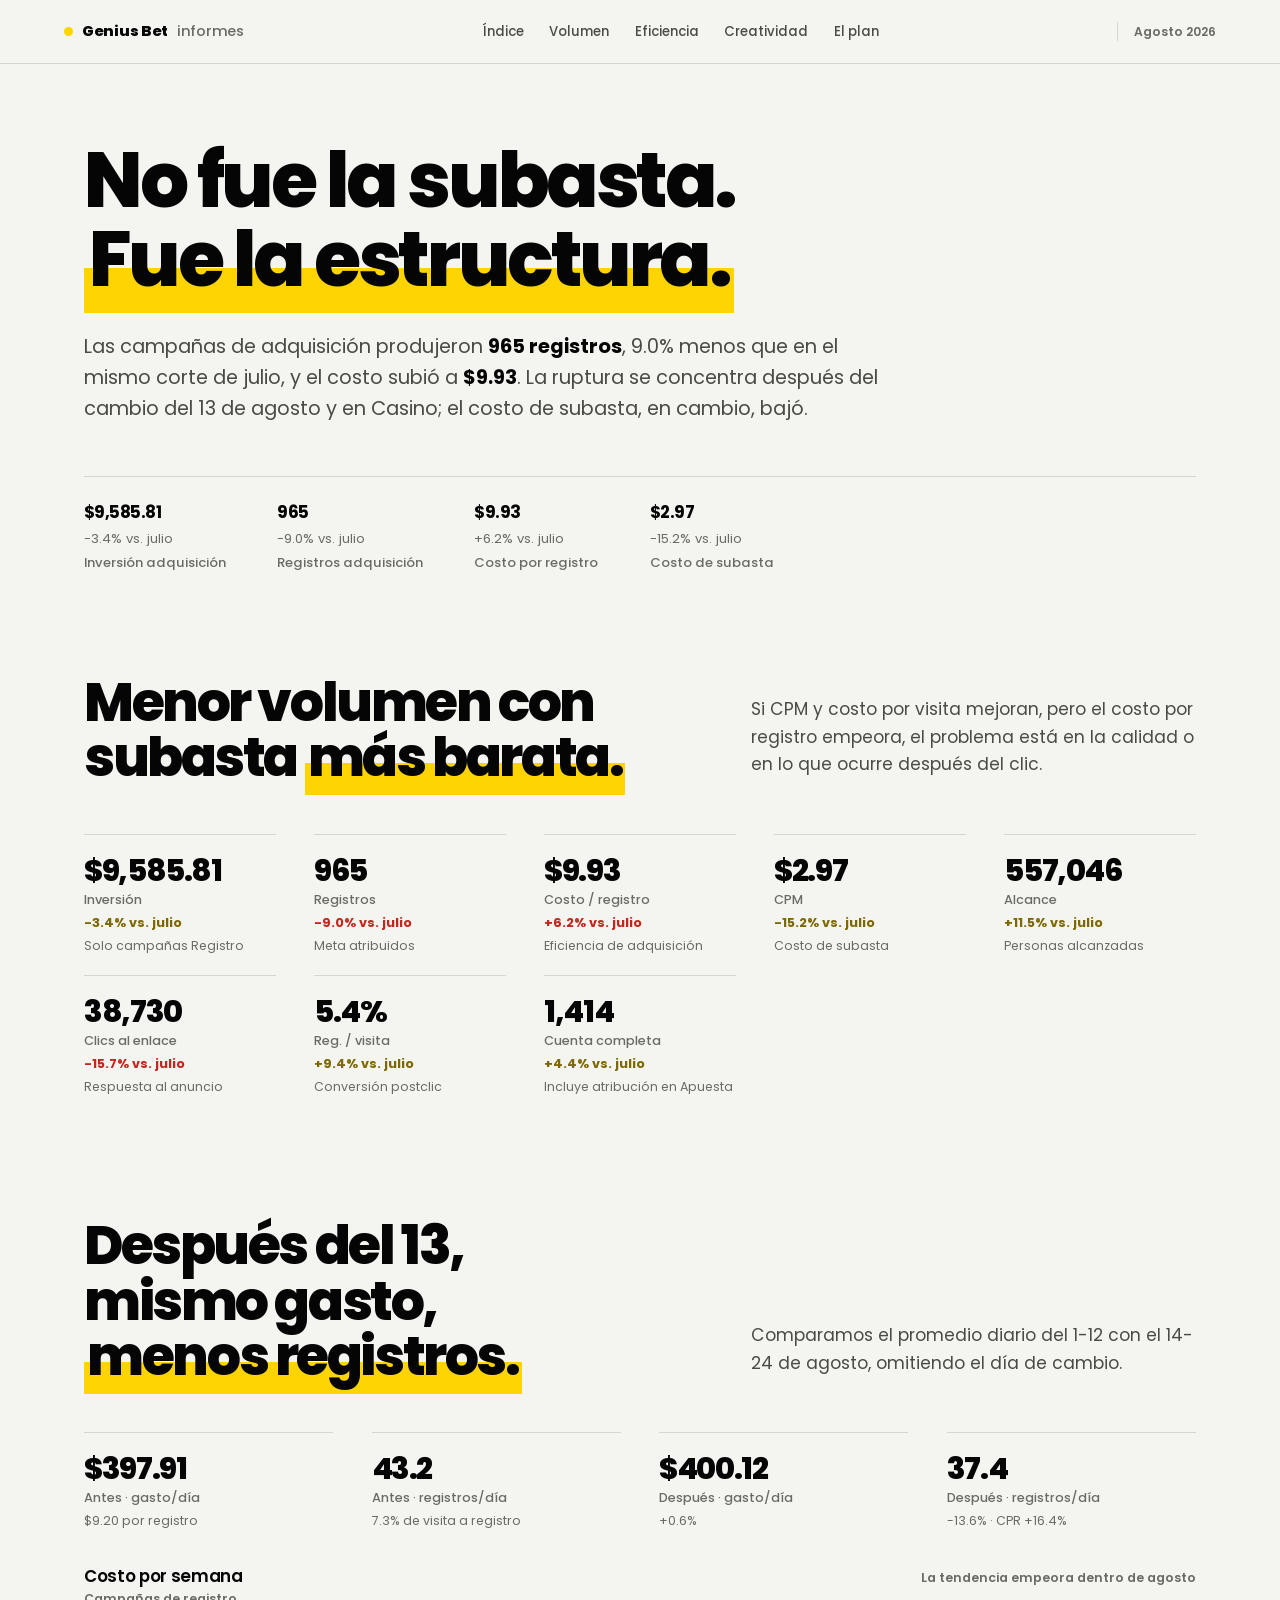
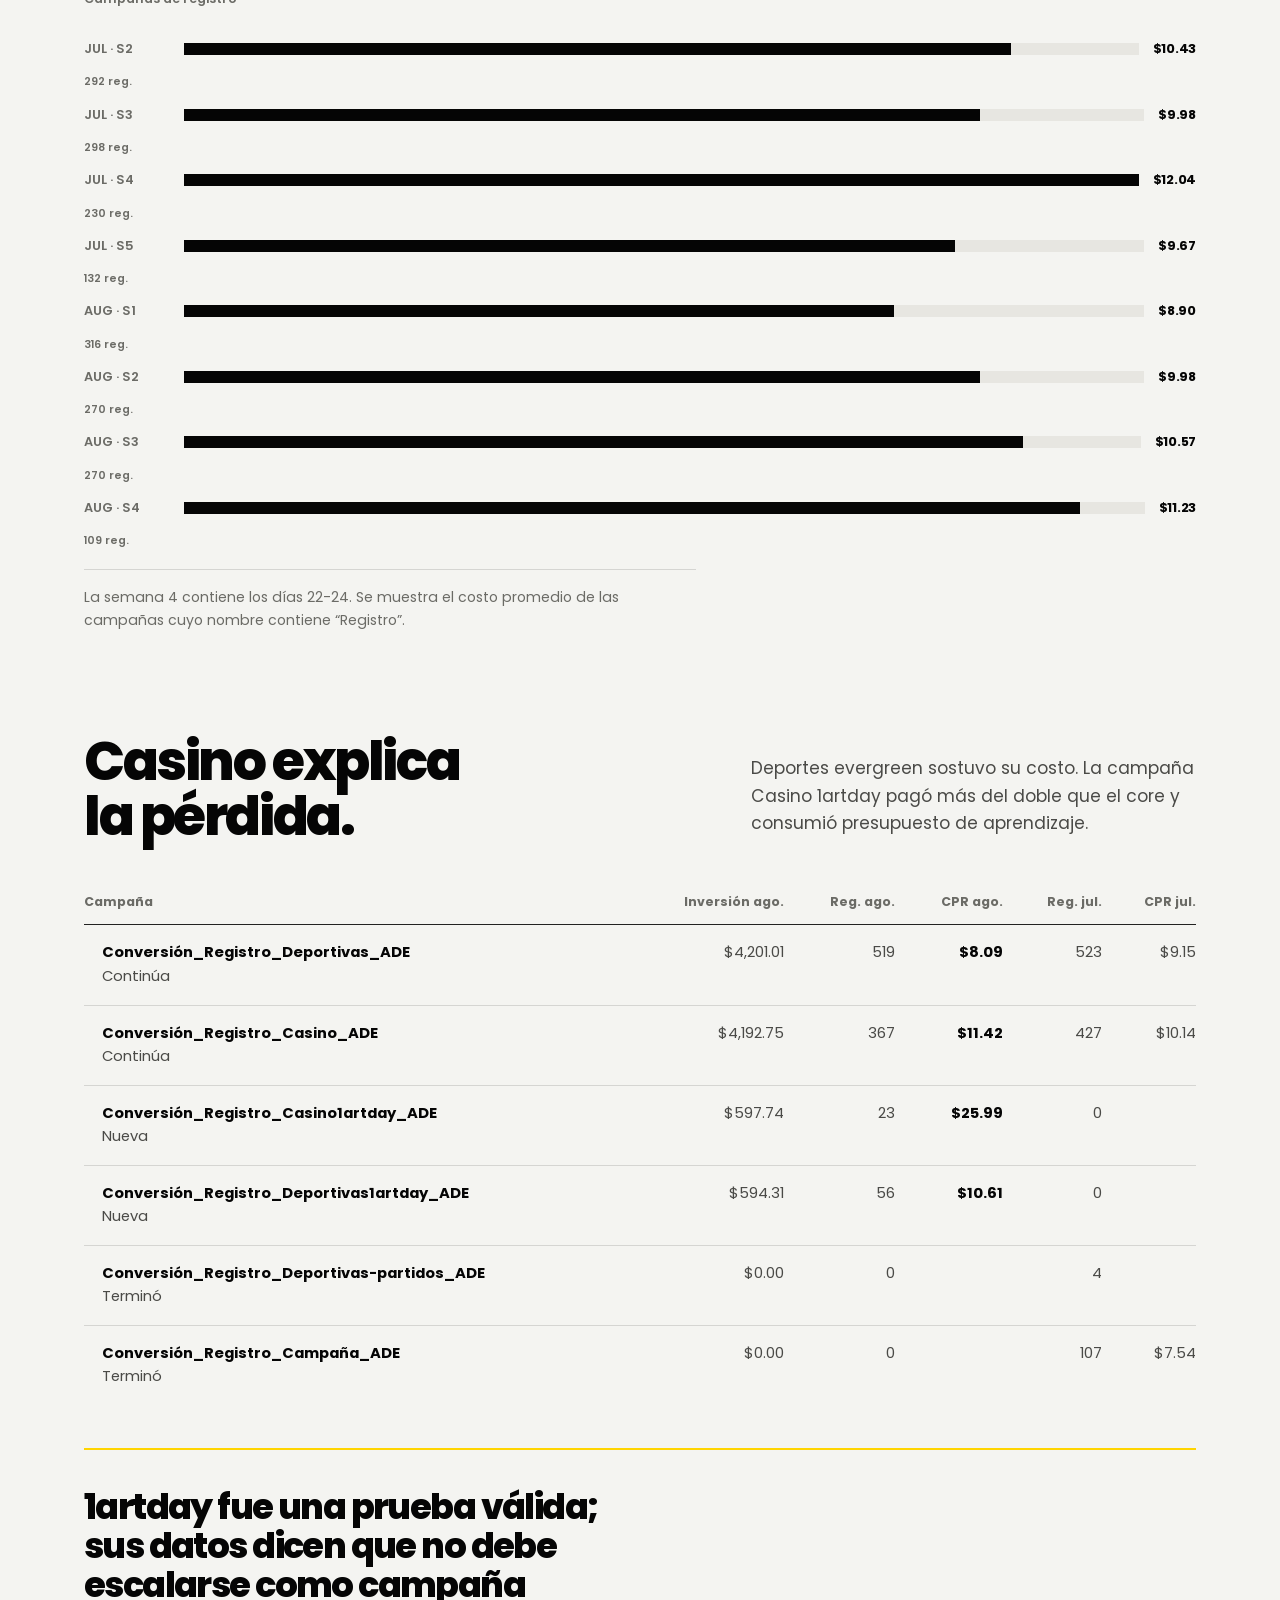
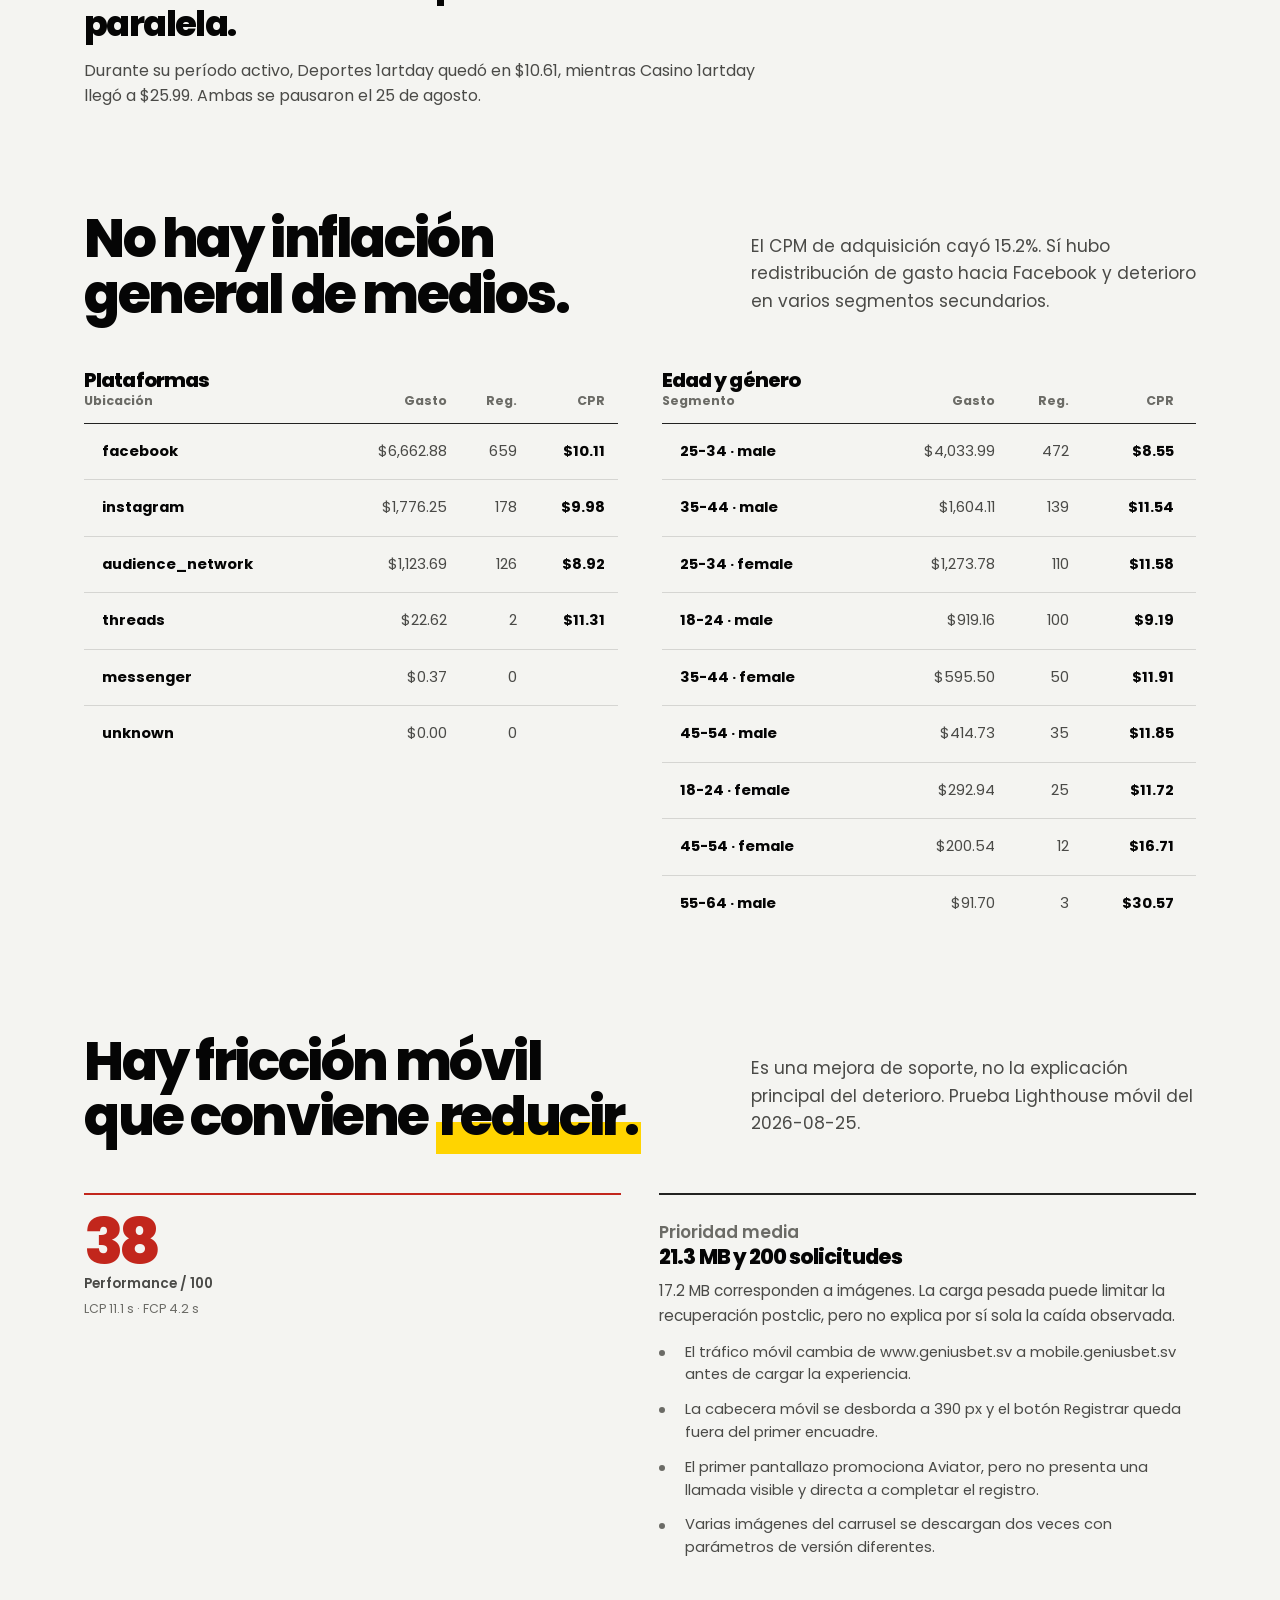
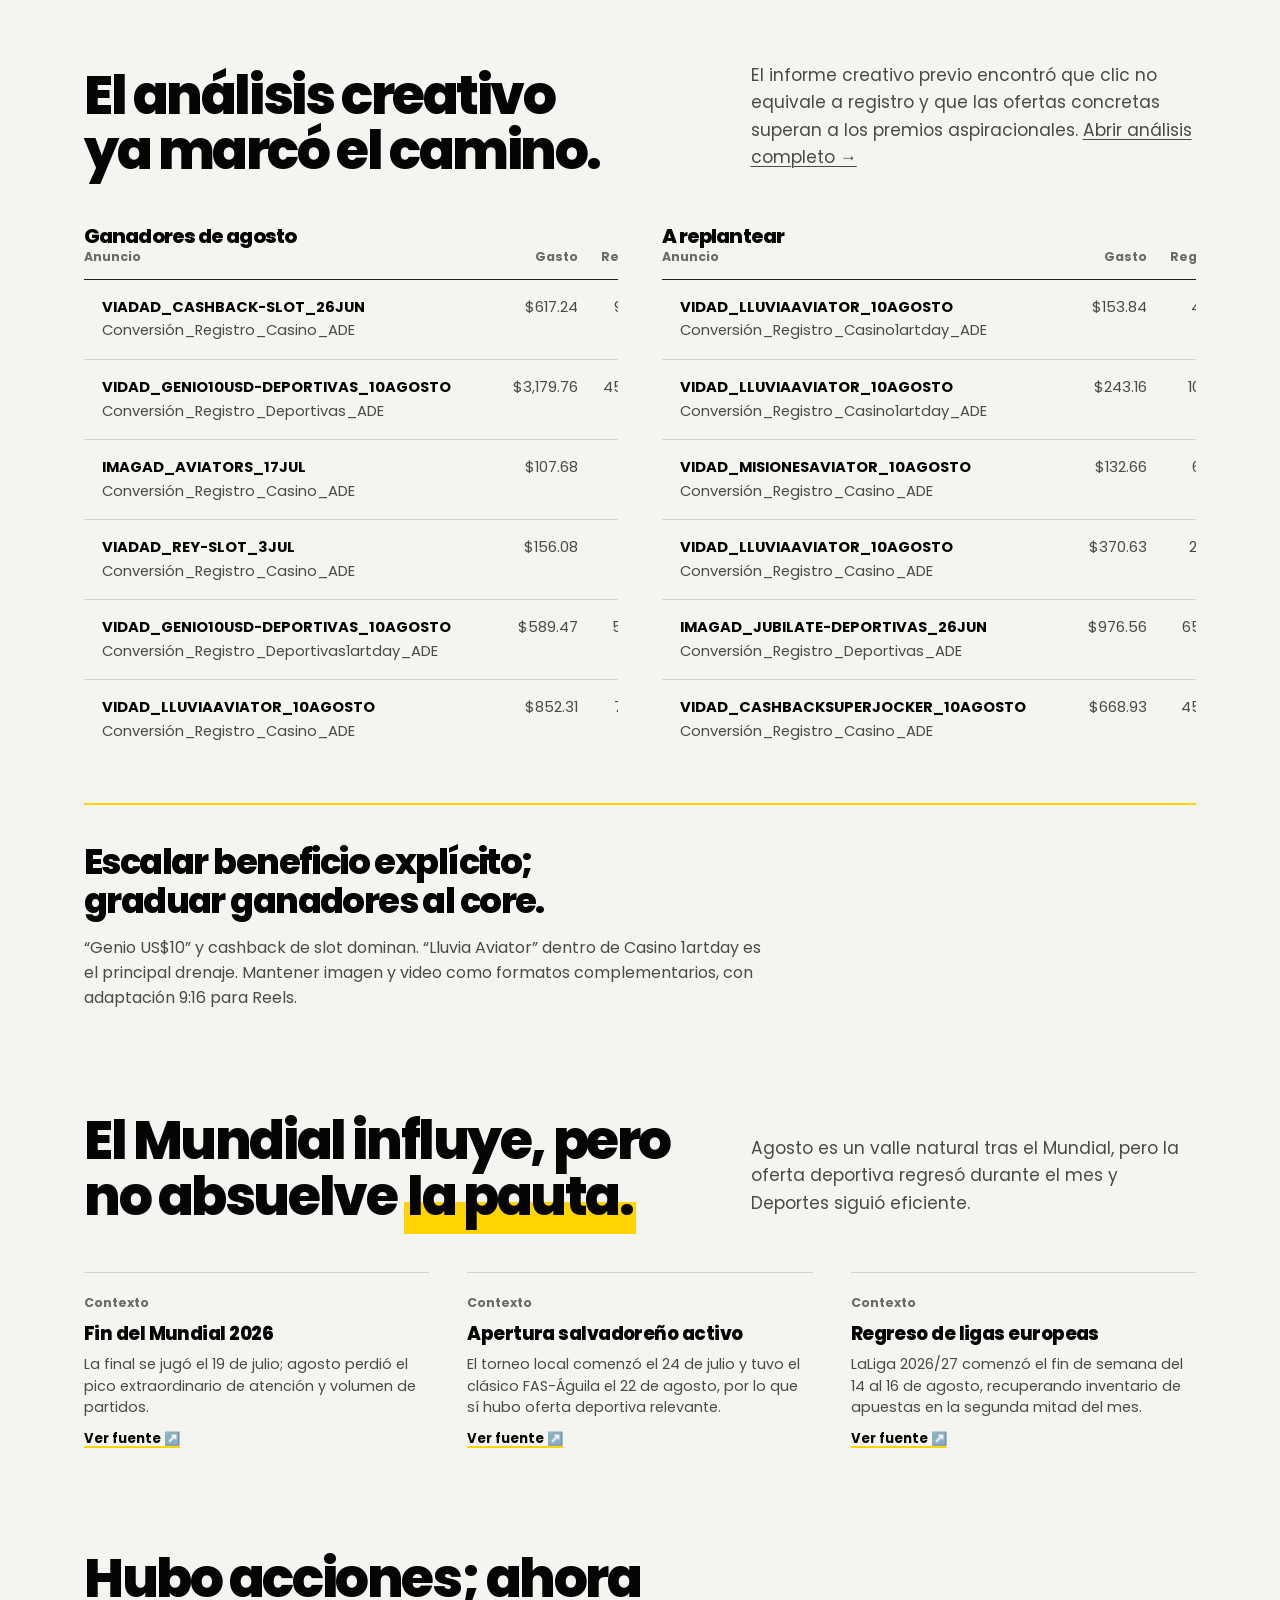
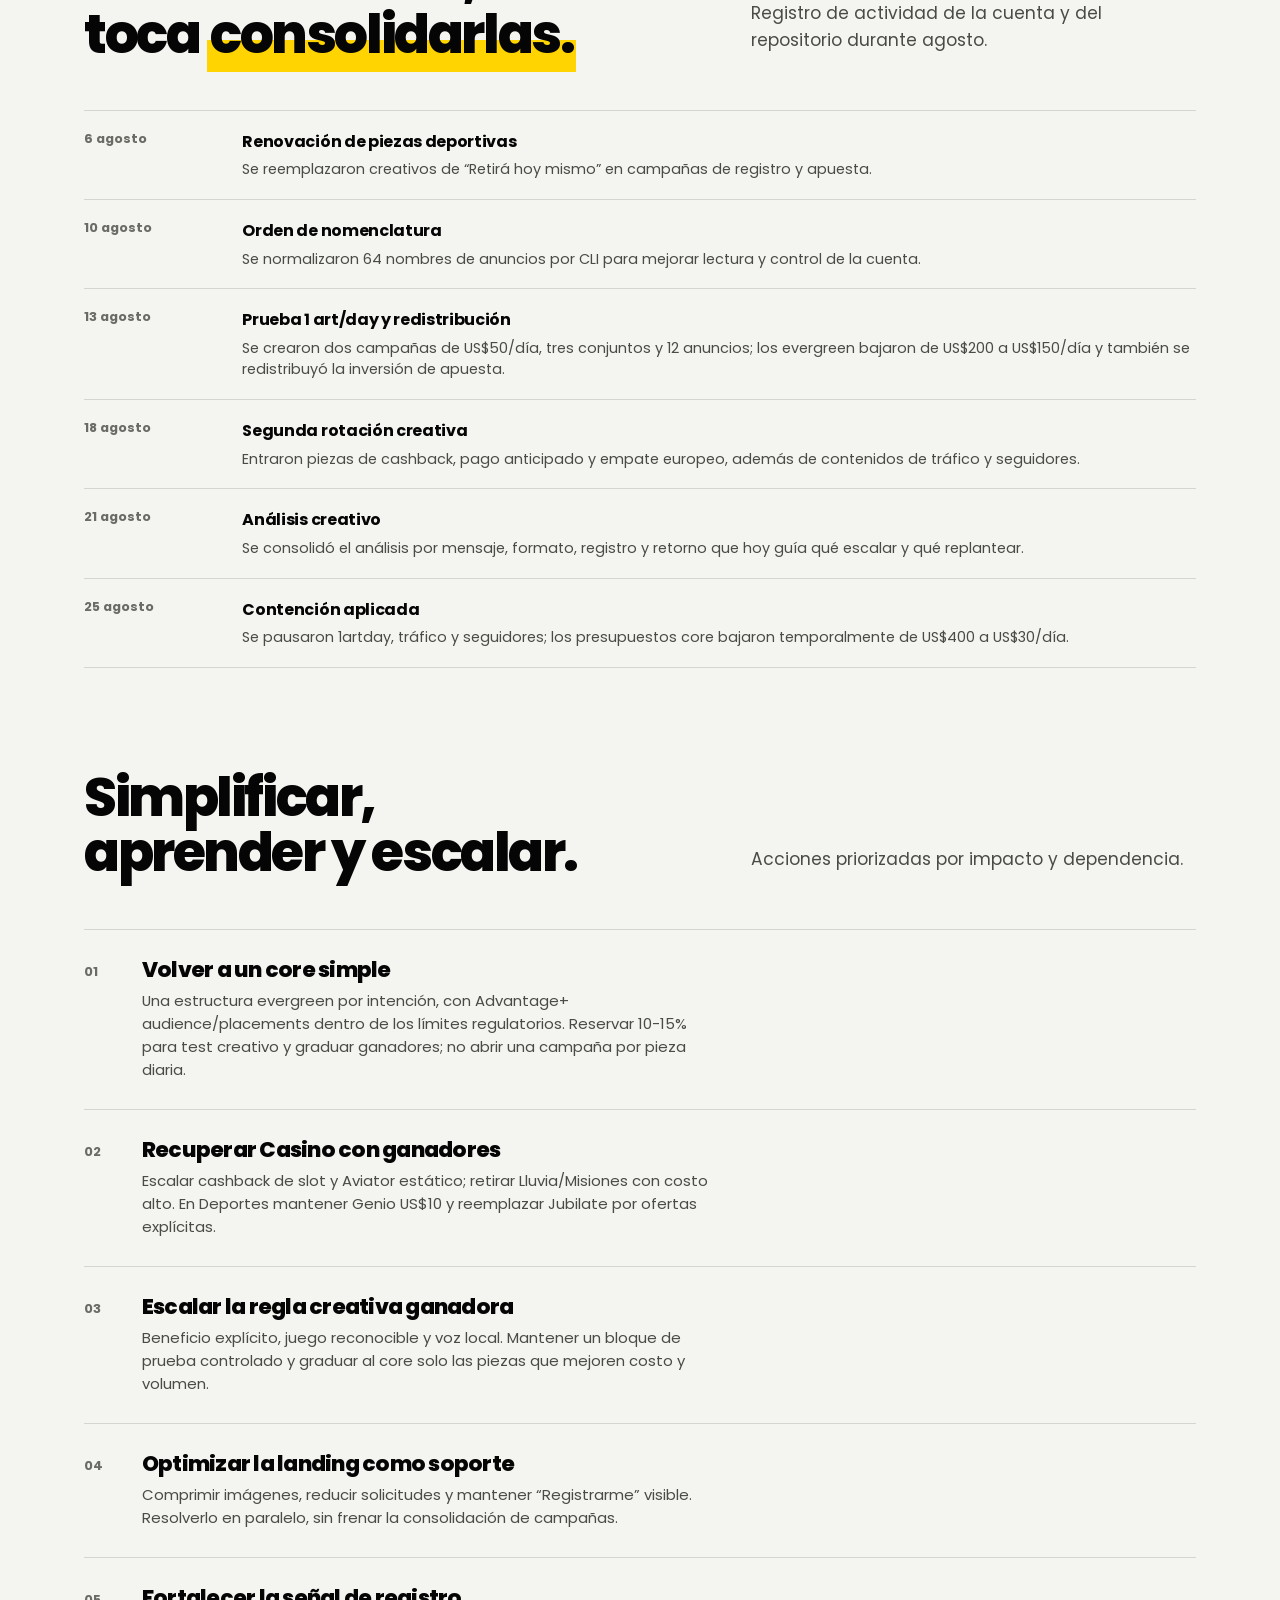
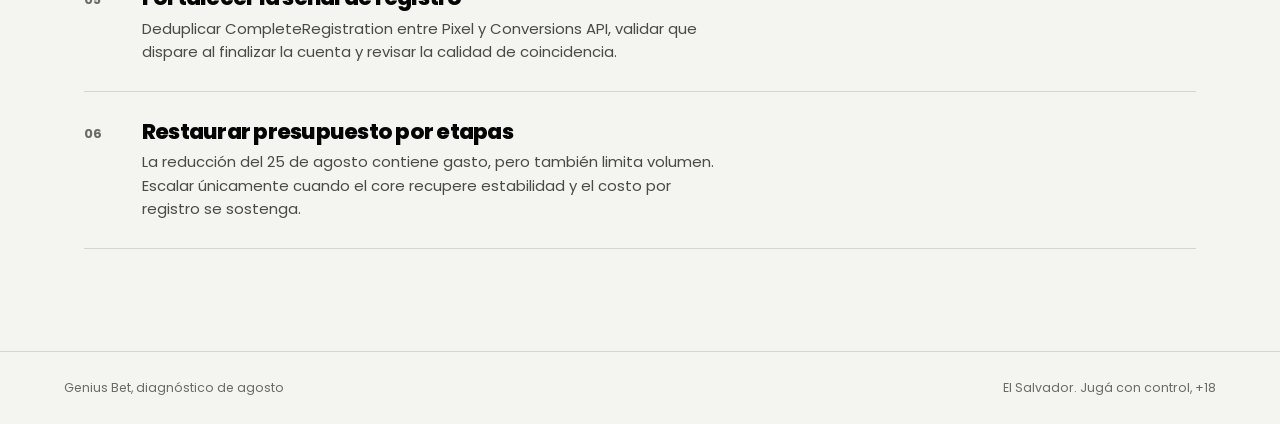
==== commit 12de09f4: "Redisena la biblioteca: un solo sistema visual en papel Reemplaza el lenguaje anterior en las cuatro" ====
--- a/diagnostico-agosto-2026.html
+++ b/diagnostico-agosto-2026.html
@@ -3,173 +3,136 @@
 <head>
   <meta charset="utf-8">
   <meta name="viewport" content="width=device-width, initial-scale=1">
-  <meta name="description" content="Diagnóstico de agosto de Genius Bet El Salvador en Meta Ads.">
+  <meta name="description" content="Por qué bajaron los registros en agosto.">
   <meta name="robots" content="noindex, nofollow">
+  <meta name="theme-color" content="#f4f4f1">
   <title>Genius Bet | Diagnóstico de agosto 2026</title>
   <link rel="preconnect" href="https://fonts.gstatic.com" crossorigin>
-  <link rel="stylesheet" href="https://fonts.googleapis.com/css2?family=Poppins:wght@400;500;600;700;800;900&display=swap">
+  <link rel="stylesheet" href="https://fonts.googleapis.com/css2?family=Poppins:wght@400;500;600;700;800&display=swap">
   <link rel="stylesheet" href="styles.css">
-  <style>
-    .diag-hero{padding-top:124px;min-height:76svh;display:grid;align-content:end}
-    .diag-hero h1{margin:0;max-width:1100px;font-size:clamp(2rem,5.1vw,4.95rem);line-height:.92;letter-spacing:-.052em}
-    .diag-hero .hero-lead{max-width:790px}
-    .metric-grid{display:grid;grid-template-columns:repeat(4,1fr);gap:12px}
-    .metric-card{display:flex;flex-direction:column;padding:19px;border:1px solid var(--line);border-radius:18px;background:var(--card)}
-    .metric-card>span,.metric-card small{color:var(--muted);font-size:.7rem;font-weight:700;text-transform:uppercase;letter-spacing:.08em}
-    .metric-card strong{margin:8px 0 5px;font-size:clamp(1.5rem,2.35vw,2.15rem);letter-spacing:-.045em}
-    .metric-card small{margin-top:12px;text-transform:none;letter-spacing:0;line-height:1.45}
-    .delta{font-size:.72rem;font-weight:900;letter-spacing:.03em;white-space:nowrap}
-    .delta.good{color:#167348}.delta.bad{color:#c2261c}
-    .s-dark .delta.good{color:var(--green)}.s-dark .delta.bad{color:var(--red)}
-    .week-list{display:grid;gap:12px;margin-top:20px}
-    .week-row{display:grid;grid-template-columns:72px minmax(100px,1fr) 72px 64px;gap:12px;align-items:center;font-size:.75rem}
-    .week-row>span,.week-row>small{color:var(--muted);font-weight:700}.week-row strong{text-align:right}
-    .week-track{height:12px;background:var(--track);border-radius:999px;overflow:hidden}
-    .week-track i{display:block;height:100%;border-radius:inherit;background:var(--yellow)}
-    .table-sub{color:#777;font-size:.67rem}.table-wrap .delta{display:inline-flex}
-    .flow{display:grid;grid-template-columns:repeat(4,1fr);gap:1px;border:1px solid var(--line);background:var(--line);border-radius:24px;overflow:hidden}
-    .flow div{padding:19px;background:var(--card)}.flow span{color:var(--muted);font-size:.64rem;font-weight:800;text-transform:uppercase}
-    .flow strong{display:block;margin-top:8px;font-size:1.28rem;letter-spacing:-.035em}.flow small{display:block;margin-top:5px;color:var(--muted);font-size:.73rem}
-    .landing-grid{display:grid;grid-template-columns:.8fr 1.2fr;gap:16px}
-    .lab-score{display:grid;place-items:center;align-content:center;min-height:280px;border:1px solid var(--line);border-radius:var(--radius);background:var(--card);color:var(--fg);text-align:center}
-    .lab-score strong{color:var(--yellow);font-size:clamp(4.2rem,8vw,6.5rem);line-height:.78;letter-spacing:-.08em}
-    .lab-score span{margin-top:17px;font-size:.7rem;font-weight:900;letter-spacing:.12em;text-transform:uppercase}
-    .lab-score small{max-width:30ch;margin-top:12px;color:var(--muted)}
-    .audit-list{margin:18px 0 0;padding-left:1.1rem;display:grid;grid-template-columns:repeat(2,minmax(0,1fr));gap:10px 22px;color:var(--muted);font-size:.82rem}
-    .context-grid{display:grid;grid-template-columns:repeat(3,1fr);gap:16px}
-    .context-card{padding:22px;border:1px solid var(--line);border-radius:20px;background:var(--card)}
-    .context-card>span{color:var(--yellow);font-size:.66rem;font-weight:900;text-transform:uppercase;letter-spacing:.1em}
-    .context-card h3{margin:17px 0 8px;font-size:1.2rem;line-height:1.08}
-    .context-card p{color:var(--muted);font-size:.83rem;line-height:1.5}.context-card a{color:var(--yellow);font-size:.72rem;font-weight:800}
-    .action-log{margin:0;padding:0;list-style:none;display:grid;grid-template-columns:repeat(2,minmax(0,1fr));gap:12px}
-    .action-log li{display:grid;grid-template-columns:90px 1fr;gap:16px;padding:20px;border:1px solid var(--line);border-radius:18px;background:var(--card)}
-    .action-date{color:var(--yellow);font-size:.7rem;font-weight:900;text-transform:uppercase}
-    .action-log b{font-size:1rem}.action-log p{margin:5px 0 0;color:var(--muted);font-size:.86rem}
-    .priority{counter-reset:item;display:grid;grid-template-columns:repeat(2,minmax(0,1fr));gap:12px;margin:0;padding:0;list-style:none}
-    .priority li{counter-increment:item;display:grid;grid-template-columns:48px 1fr;gap:14px;padding:20px;border:1px solid var(--line);border-radius:18px;background:var(--card)}
-    .priority li:before{content:counter(item,decimal-leading-zero);font-size:1.55rem;font-weight:900;color:var(--yellow)}
-    .priority b{font-size:.95rem}.priority p{margin:5px 0 0;color:var(--muted);font-size:.8rem;line-height:1.5}
-    .source-list{margin:0;padding-left:1.2rem;color:var(--muted)}.source-list a{color:var(--muted)}
-    @media(max-width:900px){.metric-grid,.flow{grid-template-columns:repeat(2,1fr)}.landing-grid{grid-template-columns:1fr}.context-grid{grid-template-columns:1fr}.action-log,.priority{grid-template-columns:1fr}}
-    @media(max-width:620px){.audit-list{grid-template-columns:1fr}}
-    @media(max-width:560px){.diag-hero{overflow:hidden}.diag-hero h1{max-width:12ch;font-size:2.45rem}.diag-hero .hero-lead{max-width:34ch}.metric-grid,.flow{grid-template-columns:1fr}.week-row{grid-template-columns:56px 1fr 64px}.week-row small{display:none}.action-log li{grid-template-columns:1fr;gap:8px}}
-  </style>
 </head>
 <body>
+
 <a class="skip-link" href="#diagnostico">Saltar al diagnóstico</a>
-<header class="site-header">
-  <a class="brand" href="index.html" aria-label="Genius Bet, inicio"><span class="brand-mark">G</span><span>GENIUS BET</span></a>
-  <nav aria-label="Navegación principal"><a href="#diagnostico">Diagnóstico</a><a href="#landing">Landing</a><a href="#acciones">Acciones</a><a href="informe-creativo.html">Creativos</a></nav>
-  <span class="header-context">SV · 18+</span>
+<header class="masthead">
+ <a class="wordmark" href="index.html"><i></i>Genius Bet <span>informes</span></a>
+ <nav aria-label="Secciones">
+ <a href="index.html">Índice</a>
+ <a href="#volumen">Volumen</a>
+ <a href="#eficiencia">Eficiencia</a>
+ <a href="#creativo">Creatividad</a>
+ <a href="#plan">El plan</a>
+ </nav>
+ <span class="stamp">Agosto 2026</span>
 </header>
 <main>
 <section class="s-dark diag-hero">
-  <div class="inner">
-    <p class="eyebrow"><span>DIAGNÓSTICO DE CUENTA</span><span>META ADS · 1–24 agosto 2026</span></p>
-    <h1>No fue la<br class="br-d"> subasta.<br class="br-d"> <em>Fue la estructura.</em></h1>
-    <p class="hero-lead">Las campañas de adquisición produjeron <b>965 registros</b>, 9.0% menos que en el mismo corte de julio, y el costo subió a <b>$9.93</b>. La ruptura se concentra después del cambio del 13 de agosto y en Casino; el costo de subasta, en cambio, bajó.</p>
-    <dl class="hero-stats">
-      <div><dt>Inversión adquisición</dt><dd>$9,585.81<small>-3.4% vs. julio</small></dd></div>
-      <div><dt>Registros adquisición</dt><dd>965<small>-9.0% vs. julio</small></dd></div>
-      <div><dt>Costo por registro</dt><dd>$9.93<small>+6.2% vs. julio</small></dd></div>
-      <div><dt>Costo de subasta</dt><dd>$2.97<small>-15.2% vs. julio</small></dd></div>
-    </dl>
-  </div>
+ <div class="inner">
+ <h1>No fue la subasta. <em>Fue la estructura.</em></h1>
+ <p class="hero-lead">Las campañas de adquisición produjeron <b>965 registros</b>, 9.0% menos que en el mismo corte de julio, y el costo subió a <b>$9.93</b>. La ruptura se concentra después del cambio del 13 de agosto y en Casino; el costo de subasta, en cambio, bajó.</p>
+ <dl class="hero-stats">
+ <div><dt>Inversión adquisición</dt><dd>$9,585.81<small>-3.4% vs. julio</small></dd></div>
+ <div><dt>Registros adquisición</dt><dd>965<small>-9.0% vs. julio</small></dd></div>
+ <div><dt>Costo por registro</dt><dd>$9.93<small>+6.2% vs. julio</small></dd></div>
+ <div><dt>Costo de subasta</dt><dd>$2.97<small>-15.2% vs. julio</small></dd></div>
+ </dl>
+ </div>
 </section>
 
 <section class="s-light" id="diagnostico">
-  <div class="inner">
-    <div class="s-head"><p class="eyebrow"><span>01 · MISMO CORTE</span></p><div><h2>Menor volumen con<br class="br-d"> subasta <em>más barata.</em></h2></div><p>Si CPM y costo por visita mejoran, pero el costo por registro empeora, el problema está en la calidad o en lo que ocurre después del clic.</p></div>
-    <div class="metric-grid">
-      <div class="metric-card"><span>Inversión</span><strong>$9,585.81</strong><b class="delta good">-3.4% vs. julio</b><small>Solo campañas Registro</small></div>
-      <div class="metric-card"><span>Registros</span><strong>965</strong><b class="delta bad">-9.0% vs. julio</b><small>Meta atribuidos</small></div>
-      <div class="metric-card"><span>Costo / registro</span><strong>$9.93</strong><b class="delta bad">+6.2% vs. julio</b><small>Eficiencia de adquisición</small></div>
-      <div class="metric-card"><span>CPM</span><strong>$2.97</strong><b class="delta good">-15.2% vs. julio</b><small>Costo de subasta</small></div>
-      <div class="metric-card"><span>Alcance</span><strong>557,046</strong><b class="delta good">+11.5% vs. julio</b><small>Personas alcanzadas</small></div>
-      <div class="metric-card"><span>Clics al enlace</span><strong>38,730</strong><b class="delta bad">-15.7% vs. julio</b><small>Respuesta al anuncio</small></div>
-      <div class="metric-card"><span>Reg. / visita</span><strong>5.4%</strong><b class="delta good">+9.4% vs. julio</b><small>Conversión postclic</small></div>
-      <div class="metric-card"><span>Cuenta completa</span><strong>1,414</strong><b class="delta good">+4.4% vs. julio</b><small>Incluye atribución en Apuesta</small></div>
-    </div>
-  </div>
+ <div class="inner">
+ <div class="s-head"><div><h2>Menor volumen con subasta <em>más barata.</em></h2></div><p>Si CPM y costo por visita mejoran, pero el costo por registro empeora, el problema está en la calidad o en lo que ocurre después del clic.</p></div>
+ <div class="metric-grid">
+ <div class="metric-card"><span>Inversión</span><strong>$9,585.81</strong><b class="delta good">-3.4% vs. julio</b><small>Solo campañas Registro</small></div>
+ <div class="metric-card"><span>Registros</span><strong>965</strong><b class="delta bad">-9.0% vs. julio</b><small>Meta atribuidos</small></div>
+ <div class="metric-card"><span>Costo / registro</span><strong>$9.93</strong><b class="delta bad">+6.2% vs. julio</b><small>Eficiencia de adquisición</small></div>
+ <div class="metric-card"><span>CPM</span><strong>$2.97</strong><b class="delta good">-15.2% vs. julio</b><small>Costo de subasta</small></div>
+ <div class="metric-card"><span>Alcance</span><strong>557,046</strong><b class="delta good">+11.5% vs. julio</b><small>Personas alcanzadas</small></div>
+ <div class="metric-card"><span>Clics al enlace</span><strong>38,730</strong><b class="delta bad">-15.7% vs. julio</b><small>Respuesta al anuncio</small></div>
+ <div class="metric-card"><span>Reg. / visita</span><strong>5.4%</strong><b class="delta good">+9.4% vs. julio</b><small>Conversión postclic</small></div>
+ <div class="metric-card"><span>Cuenta completa</span><strong>1,414</strong><b class="delta good">+4.4% vs. julio</b><small>Incluye atribución en Apuesta</small></div>
+ </div>
+ </div>
 </section>
 
 <section class="s-dark">
-  <div class="inner">
-    <div class="s-head"><p class="eyebrow"><span>02 · PUNTO DE QUIEBRE</span></p><div><h2>Después del 13,<br class="br-d"> mismo gasto,<br class="br-d"> <em>menos registros.</em></h2></div><p>Comparamos el promedio diario del 1–12 con el 14–24 de agosto, omitiendo el día de cambio.</p></div>
-    <div class="flow">
-      <div><span>Antes · gasto/día</span><strong>$397.91</strong><small>$9.20 por registro</small></div>
-      <div><span>Antes · registros/día</span><strong>43.2</strong><small>7.3% de visita a registro</small></div>
-      <div><span>Después · gasto/día</span><strong>$400.12</strong><small>+0.6%</small></div>
-      <div><span>Después · registros/día</span><strong>37.4</strong><small>-13.6% · CPR +16.4%</small></div>
-    </div>
-    <div class="chart" style="margin-top:18px"><div class="chart-top"><div><span class="chart-kicker">Campañas de registro</span><h3>Costo por semana</h3></div><span class="chart-hint">La tendencia empeora dentro de agosto</span></div><div class="week-list"><div class="week-row"><span>JUL · S2</span><div class="week-track"><i style="width:86.6%"></i></div><strong>$10.43</strong><small>292 reg.</small></div><div class="week-row"><span>JUL · S3</span><div class="week-track"><i style="width:82.9%"></i></div><strong>$9.98</strong><small>298 reg.</small></div><div class="week-row"><span>JUL · S4</span><div class="week-track"><i style="width:100.0%"></i></div><strong>$12.04</strong><small>230 reg.</small></div><div class="week-row"><span>JUL · S5</span><div class="week-track"><i style="width:80.3%"></i></div><strong>$9.67</strong><small>132 reg.</small></div><div class="week-row"><span>AUG · S1</span><div class="week-track"><i style="width:73.9%"></i></div><strong>$8.90</strong><small>316 reg.</small></div><div class="week-row"><span>AUG · S2</span><div class="week-track"><i style="width:82.9%"></i></div><strong>$9.98</strong><small>270 reg.</small></div><div class="week-row"><span>AUG · S3</span><div class="week-track"><i style="width:87.7%"></i></div><strong>$10.57</strong><small>270 reg.</small></div><div class="week-row"><span>AUG · S4</span><div class="week-track"><i style="width:93.3%"></i></div><strong>$11.23</strong><small>109 reg.</small></div></div><p class="chart-foot">La semana 4 contiene los días 22–24. Se muestra el costo promedio de las campañas cuyo nombre contiene “Registro”.</p></div>
-  </div>
+ <div class="inner">
+ <div class="s-head"><div><h2>Después del 13, mismo gasto, <em>menos registros.</em></h2></div><p>Comparamos el promedio diario del 1-12 con el 14-24 de agosto, omitiendo el día de cambio.</p></div>
+ <div class="flow">
+ <div><span>Antes · gasto/día</span><strong>$397.91</strong><small>$9.20 por registro</small></div>
+ <div><span>Antes · registros/día</span><strong>43.2</strong><small>7.3% de visita a registro</small></div>
+ <div><span>Después · gasto/día</span><strong>$400.12</strong><small>+0.6%</small></div>
+ <div><span>Después · registros/día</span><strong>37.4</strong><small>-13.6% · CPR +16.4%</small></div>
+ </div>
+ <div class="chart" style="margin-top:18px"><div class="chart-top"><div><span class="chart-kicker">Campañas de registro</span><h3>Costo por semana</h3></div><span class="chart-hint">La tendencia empeora dentro de agosto</span></div><div class="week-list"><div class="week-row"><span>JUL · S2</span><div class="week-track"><i style="width:86.6%"></i></div><strong>$10.43</strong><small>292 reg.</small></div><div class="week-row"><span>JUL · S3</span><div class="week-track"><i style="width:82.9%"></i></div><strong>$9.98</strong><small>298 reg.</small></div><div class="week-row"><span>JUL · S4</span><div class="week-track"><i style="width:100.0%"></i></div><strong>$12.04</strong><small>230 reg.</small></div><div class="week-row"><span>JUL · S5</span><div class="week-track"><i style="width:80.3%"></i></div><strong>$9.67</strong><small>132 reg.</small></div><div class="week-row"><span>AUG · S1</span><div class="week-track"><i style="width:73.9%"></i></div><strong>$8.90</strong><small>316 reg.</small></div><div class="week-row"><span>AUG · S2</span><div class="week-track"><i style="width:82.9%"></i></div><strong>$9.98</strong><small>270 reg.</small></div><div class="week-row"><span>AUG · S3</span><div class="week-track"><i style="width:87.7%"></i></div><strong>$10.57</strong><small>270 reg.</small></div><div class="week-row"><span>AUG · S4</span><div class="week-track"><i style="width:93.3%"></i></div><strong>$11.23</strong><small>109 reg.</small></div></div><p class="chart-foot">La semana 4 contiene los días 22-24. Se muestra el costo promedio de las campañas cuyo nombre contiene “Registro”.</p></div>
+ </div>
 </section>
 
 <section class="s-light">
-  <div class="inner">
-    <div class="s-head"><p class="eyebrow"><span>03 · ESTRUCTURA</span></p><div><h2>Casino explica<br class="br-d"> la pérdida.</h2></div><p>Deportes evergreen sostuvo su costo. La campaña Casino 1artday pagó más del doble que el core y consumió presupuesto de aprendizaje.</p></div>
-    <div class="table-wrap"><table><thead><tr><th>Campaña</th><th>Inversión ago.</th><th>Reg. ago.</th><th>CPR ago.</th><th>Reg. jul.</th><th>CPR jul.</th></tr></thead><tbody><tr><td><b>Conversión_Registro_Deportivas_ADE</b><br><span class='table-sub'>Continúa</span></td><td>$4,201.01</td><td>519</td><td><b>$8.09</b></td><td>523</td><td>$9.15</td></tr><tr><td><b>Conversión_Registro_Casino_ADE</b><br><span class='table-sub'>Continúa</span></td><td>$4,192.75</td><td>367</td><td><b>$11.42</b></td><td>427</td><td>$10.14</td></tr><tr><td><b>Conversión_Registro_Casino1artday_ADE</b><br><span class='table-sub'>Nueva</span></td><td>$597.74</td><td>23</td><td><b>$25.99</b></td><td>0</td><td>—</td></tr><tr><td><b>Conversión_Registro_Deportivas1artday_ADE</b><br><span class='table-sub'>Nueva</span></td><td>$594.31</td><td>56</td><td><b>$10.61</b></td><td>0</td><td>—</td></tr><tr><td><b>Conversión_Registro_Deportivas-partidos_ADE</b><br><span class='table-sub'>Terminó</span></td><td>$0.00</td><td>0</td><td><b>—</b></td><td>4</td><td>—</td></tr><tr><td><b>Conversión_Registro_Campaña_ADE</b><br><span class='table-sub'>Terminó</span></td><td>$0.00</td><td>0</td><td><b>—</b></td><td>107</td><td>$7.54</td></tr></tbody></table></div>
-    <div class="quote"><p class="eyebrow"><span>LECTURA</span></p><p>1artday fue una prueba válida; sus datos dicen que no debe escalarse como campaña paralela.</p><p class="sub">Durante su período activo, Deportes 1artday quedó en $10.61, mientras Casino 1artday llegó a $25.99. Ambas se pausaron el 25 de agosto.</p></div>
-  </div>
+ <div class="inner">
+ <div class="s-head"><div><h2>Casino explica la pérdida.</h2></div><p>Deportes evergreen sostuvo su costo. La campaña Casino 1artday pagó más del doble que el core y consumió presupuesto de aprendizaje.</p></div>
+ <div class="table-wrap"><table><thead><tr><th>Campaña</th><th>Inversión ago.</th><th>Reg. ago.</th><th>CPR ago.</th><th>Reg. jul.</th><th>CPR jul.</th></tr></thead><tbody><tr><td><b>Conversión_Registro_Deportivas_ADE</b><br><span class='table-sub'>Continúa</span></td><td>$4,201.01</td><td>519</td><td><b>$8.09</b></td><td>523</td><td>$9.15</td></tr><tr><td><b>Conversión_Registro_Casino_ADE</b><br><span class='table-sub'>Continúa</span></td><td>$4,192.75</td><td>367</td><td><b>$11.42</b></td><td>427</td><td>$10.14</td></tr><tr><td><b>Conversión_Registro_Casino1artday_ADE</b><br><span class='table-sub'>Nueva</span></td><td>$597.74</td><td>23</td><td><b>$25.99</b></td><td>0</td><td> </td></tr><tr><td><b>Conversión_Registro_Deportivas1artday_ADE</b><br><span class='table-sub'>Nueva</span></td><td>$594.31</td><td>56</td><td><b>$10.61</b></td><td>0</td><td> </td></tr><tr><td><b>Conversión_Registro_Deportivas-partidos_ADE</b><br><span class='table-sub'>Terminó</span></td><td>$0.00</td><td>0</td><td><b> </b></td><td>4</td><td> </td></tr><tr><td><b>Conversión_Registro_Campaña_ADE</b><br><span class='table-sub'>Terminó</span></td><td>$0.00</td><td>0</td><td><b> </b></td><td>107</td><td>$7.54</td></tr></tbody></table></div>
+ <div class="quote"><p>1artday fue una prueba válida; sus datos dicen que no debe escalarse como campaña paralela.</p><p class="sub">Durante su período activo, Deportes 1artday quedó en $10.61, mientras Casino 1artday llegó a $25.99. Ambas se pausaron el 25 de agosto.</p></div>
+ </div>
 </section>
 
 <section class="s-light">
-  <div class="inner">
-    <div class="s-head"><p class="eyebrow"><span>04 · AUDIENCIA Y UBICACIÓN</span></p><div><h2>No hay inflación<br class="br-d"> general de medios.</h2></div><p>El CPM de adquisición cayó 15.2%. Sí hubo redistribución de gasto hacia Facebook y deterioro en varios segmentos secundarios.</p></div>
-    <div class="duo">
-      <div><h3>Plataformas</h3><div class="table-wrap"><table><thead><tr><th>Ubicación</th><th>Gasto</th><th>Reg.</th><th>CPR</th><th>Δ CPR</th></tr></thead><tbody><tr><td><b>facebook</b></td><td>$6,662.88</td><td>659</td><td><b>$10.11</b></td><td><span class='delta bad'>+13.5%</span></td></tr><tr><td><b>instagram</b></td><td>$1,776.25</td><td>178</td><td><b>$9.98</b></td><td><span class='delta bad'>+11.2%</span></td></tr><tr><td><b>audience_network</b></td><td>$1,123.69</td><td>126</td><td><b>$8.92</b></td><td><span class='delta good'>-13.9%</span></td></tr><tr><td><b>threads</b></td><td>$22.62</td><td>2</td><td><b>$11.31</b></td><td><span class='delta bad'>+40.8%</span></td></tr><tr><td><b>messenger</b></td><td>$0.37</td><td>0</td><td><b>—</b></td><td><span class='delta bad'>+0.0%</span></td></tr><tr><td><b>unknown</b></td><td>$0.00</td><td>0</td><td><b>—</b></td><td><span class='delta bad'>+0.0%</span></td></tr></tbody></table></div></div>
-      <div><h3>Edad y género</h3><div class="table-wrap"><table><thead><tr><th>Segmento</th><th>Gasto</th><th>Reg.</th><th>CPR</th><th>Δ CPR</th></tr></thead><tbody><tr><td><b>25-34 · male</b></td><td>$4,033.99</td><td>472</td><td><b>$8.55</b></td><td><span class='delta good'>-5.3%</span></td></tr><tr><td><b>35-44 · male</b></td><td>$1,604.11</td><td>139</td><td><b>$11.54</b></td><td><span class='delta bad'>+18.2%</span></td></tr><tr><td><b>25-34 · female</b></td><td>$1,273.78</td><td>110</td><td><b>$11.58</b></td><td><span class='delta bad'>+10.4%</span></td></tr><tr><td><b>18-24 · male</b></td><td>$919.16</td><td>100</td><td><b>$9.19</b></td><td><span class='delta bad'>+21.3%</span></td></tr><tr><td><b>35-44 · female</b></td><td>$595.50</td><td>50</td><td><b>$11.91</b></td><td><span class='delta bad'>+26.5%</span></td></tr><tr><td><b>45-54 · male</b></td><td>$414.73</td><td>35</td><td><b>$11.85</b></td><td><span class='delta bad'>+2.0%</span></td></tr><tr><td><b>18-24 · female</b></td><td>$292.94</td><td>25</td><td><b>$11.72</b></td><td><span class='delta bad'>+27.3%</span></td></tr><tr><td><b>45-54 · female</b></td><td>$200.54</td><td>12</td><td><b>$16.71</b></td><td><span class='delta bad'>+36.2%</span></td></tr><tr><td><b>55-64 · male</b></td><td>$91.70</td><td>3</td><td><b>$30.57</b></td><td><span class='delta bad'>+327.1%</span></td></tr></tbody></table></div></div>
-    </div>
-  </div>
+ <div class="inner">
+ <div class="s-head"><div><h2>No hay inflación general de medios.</h2></div><p>El CPM de adquisición cayó 15.2%. Sí hubo redistribución de gasto hacia Facebook y deterioro en varios segmentos secundarios.</p></div>
+ <div class="duo">
+ <div><h3>Plataformas</h3><div class="table-wrap"><table><thead><tr><th>Ubicación</th><th>Gasto</th><th>Reg.</th><th>CPR</th><th>Δ CPR</th></tr></thead><tbody><tr><td><b>facebook</b></td><td>$6,662.88</td><td>659</td><td><b>$10.11</b></td><td><span class='delta bad'>+13.5%</span></td></tr><tr><td><b>instagram</b></td><td>$1,776.25</td><td>178</td><td><b>$9.98</b></td><td><span class='delta bad'>+11.2%</span></td></tr><tr><td><b>audience_network</b></td><td>$1,123.69</td><td>126</td><td><b>$8.92</b></td><td><span class='delta good'>-13.9%</span></td></tr><tr><td><b>threads</b></td><td>$22.62</td><td>2</td><td><b>$11.31</b></td><td><span class='delta bad'>+40.8%</span></td></tr><tr><td><b>messenger</b></td><td>$0.37</td><td>0</td><td><b> </b></td><td><span class='delta bad'>+0.0%</span></td></tr><tr><td><b>unknown</b></td><td>$0.00</td><td>0</td><td><b> </b></td><td><span class='delta bad'>+0.0%</span></td></tr></tbody></table></div></div>
+ <div><h3>Edad y género</h3><div class="table-wrap"><table><thead><tr><th>Segmento</th><th>Gasto</th><th>Reg.</th><th>CPR</th><th>Δ CPR</th></tr></thead><tbody><tr><td><b>25-34 · male</b></td><td>$4,033.99</td><td>472</td><td><b>$8.55</b></td><td><span class='delta good'>-5.3%</span></td></tr><tr><td><b>35-44 · male</b></td><td>$1,604.11</td><td>139</td><td><b>$11.54</b></td><td><span class='delta bad'>+18.2%</span></td></tr><tr><td><b>25-34 · female</b></td><td>$1,273.78</td><td>110</td><td><b>$11.58</b></td><td><span class='delta bad'>+10.4%</span></td></tr><tr><td><b>18-24 · male</b></td><td>$919.16</td><td>100</td><td><b>$9.19</b></td><td><span class='delta bad'>+21.3%</span></td></tr><tr><td><b>35-44 · female</b></td><td>$595.50</td><td>50</td><td><b>$11.91</b></td><td><span class='delta bad'>+26.5%</span></td></tr><tr><td><b>45-54 · male</b></td><td>$414.73</td><td>35</td><td><b>$11.85</b></td><td><span class='delta bad'>+2.0%</span></td></tr><tr><td><b>18-24 · female</b></td><td>$292.94</td><td>25</td><td><b>$11.72</b></td><td><span class='delta bad'>+27.3%</span></td></tr><tr><td><b>45-54 · female</b></td><td>$200.54</td><td>12</td><td><b>$16.71</b></td><td><span class='delta bad'>+36.2%</span></td></tr><tr><td><b>55-64 · male</b></td><td>$91.70</td><td>3</td><td><b>$30.57</b></td><td><span class='delta bad'>+327.1%</span></td></tr></tbody></table></div></div>
+ </div>
+ </div>
 </section>
 
 <section class="s-dark" id="landing">
-  <div class="inner">
-    <div class="s-head"><p class="eyebrow"><span>05 · LANDING MÓVIL</span></p><div><h2>Hay fricción móvil<br class="br-d"> que conviene<br class="br-d"> <em>reducir.</em></h2></div><p>Es una mejora de soporte, no la explicación principal del deterioro. Prueba Lighthouse móvil del 2026-08-25.</p></div>
-    <div class="landing-grid">
-      <div class="lab-score"><strong>38</strong><span>Performance / 100</span><small>LCP 11.1 s · FCP 4.2 s</small></div>
-      <article class="panel"><span class="tag tag-mid">Prioridad media</span><h3>21.3 MB y 200 solicitudes</h3><p>17.2 MB corresponden a imágenes. La carga pesada puede limitar la recuperación postclic, pero no explica por sí sola la caída observada.</p><ul class="audit-list"><li>El tráfico móvil cambia de www.geniusbet.sv a mobile.geniusbet.sv antes de cargar la experiencia.</li><li>La cabecera móvil se desborda a 390 px y el botón Registrar queda fuera del primer encuadre.</li><li>El primer pantallazo promociona Aviator, pero no presenta una llamada visible y directa a completar el registro.</li><li>Varias imágenes del carrusel se descargan dos veces con parámetros de versión diferentes.</li></ul></article>
-    </div>
-  </div>
+ <div class="inner">
+ <div class="s-head"><div><h2>Hay fricción móvil que conviene <em>reducir.</em></h2></div><p>Es una mejora de soporte, no la explicación principal del deterioro. Prueba Lighthouse móvil del 2026-08-25.</p></div>
+ <div class="landing-grid">
+ <div class="lab-score"><strong>38</strong><span>Performance / 100</span><small>LCP 11.1 s · FCP 4.2 s</small></div>
+ <article class="panel"><span class="tag tag-mid">Prioridad media</span><h3>21.3 MB y 200 solicitudes</h3><p>17.2 MB corresponden a imágenes. La carga pesada puede limitar la recuperación postclic, pero no explica por sí sola la caída observada.</p><ul class="audit-list"><li>El tráfico móvil cambia de www.geniusbet.sv a mobile.geniusbet.sv antes de cargar la experiencia.</li><li>La cabecera móvil se desborda a 390 px y el botón Registrar queda fuera del primer encuadre.</li><li>El primer pantallazo promociona Aviator, pero no presenta una llamada visible y directa a completar el registro.</li><li>Varias imágenes del carrusel se descargan dos veces con parámetros de versión diferentes.</li></ul></article>
+ </div>
+ </div>
 </section>
 
 <section class="s-light">
-  <div class="inner">
-    <div class="s-head"><p class="eyebrow"><span>06 · CREATIVIDAD</span></p><div><h2>El análisis creativo<br class="br-d"> ya marcó el camino.</h2></div><p>El informe creativo previo encontró que clic no equivale a registro y que las ofertas concretas superan a los premios aspiracionales. <a href="informe-creativo.html">Abrir análisis completo →</a></p></div>
-    <div class="duo">
-      <div><h3>Ganadores de agosto</h3><div class="table-wrap"><table><thead><tr><th>Anuncio</th><th>Gasto</th><th>Reg.</th><th>CPR</th></tr></thead><tbody><tr><td><b>VIADAD_CASHBACK-SLOT_26JUN</b><br><span class='table-sub'>Conversión_Registro_Casino_ADE</span></td><td>$617.24</td><td>96</td><td><b>$6.43</b></td></tr><tr><td><b>VIDAD_GENIO10USD-DEPORTIVAS_10AGOSTO</b><br><span class='table-sub'>Conversión_Registro_Deportivas_ADE</span></td><td>$3,179.76</td><td>450</td><td><b>$7.07</b></td></tr><tr><td><b>IMAGAD_AVIATORS_17JUL</b><br><span class='table-sub'>Conversión_Registro_Casino_ADE</span></td><td>$107.68</td><td>15</td><td><b>$7.18</b></td></tr><tr><td><b>VIADAD_REY-SLOT_3JUL</b><br><span class='table-sub'>Conversión_Registro_Casino_ADE</span></td><td>$156.08</td><td>19</td><td><b>$8.21</b></td></tr><tr><td><b>VIDAD_GENIO10USD-DEPORTIVAS_10AGOSTO</b><br><span class='table-sub'>Conversión_Registro_Deportivas1artday_ADE</span></td><td>$589.47</td><td>55</td><td><b>$10.72</b></td></tr><tr><td><b>VIDAD_LLUVIAAVIATOR_10AGOSTO</b><br><span class='table-sub'>Conversión_Registro_Casino_ADE</span></td><td>$852.31</td><td>73</td><td><b>$11.68</b></td></tr></tbody></table></div></div>
-      <div><h3>A replantear</h3><div class="table-wrap"><table><thead><tr><th>Anuncio</th><th>Gasto</th><th>Reg.</th><th>CPR</th></tr></thead><tbody><tr><td><b>VIDAD_LLUVIAAVIATOR_10AGOSTO</b><br><span class='table-sub'>Conversión_Registro_Casino1artday_ADE</span></td><td>$153.84</td><td>4</td><td><b>$38.46</b></td></tr><tr><td><b>VIDAD_LLUVIAAVIATOR_10AGOSTO</b><br><span class='table-sub'>Conversión_Registro_Casino1artday_ADE</span></td><td>$243.16</td><td>10</td><td><b>$24.32</b></td></tr><tr><td><b>VIDAD_MISIONESAVIATOR_10AGOSTO</b><br><span class='table-sub'>Conversión_Registro_Casino_ADE</span></td><td>$132.66</td><td>6</td><td><b>$22.11</b></td></tr><tr><td><b>VIDAD_LLUVIAAVIATOR_10AGOSTO</b><br><span class='table-sub'>Conversión_Registro_Casino_ADE</span></td><td>$370.63</td><td>21</td><td><b>$17.65</b></td></tr><tr><td><b>IMAGAD_JUBILATE-DEPORTIVAS_26JUN</b><br><span class='table-sub'>Conversión_Registro_Deportivas_ADE</span></td><td>$976.56</td><td>65</td><td><b>$15.02</b></td></tr><tr><td><b>VIDAD_CASHBACKSUPERJOCKER_10AGOSTO</b><br><span class='table-sub'>Conversión_Registro_Casino_ADE</span></td><td>$668.93</td><td>45</td><td><b>$14.87</b></td></tr></tbody></table></div></div>
-    </div>
-    <div class="quote"><p class="eyebrow"><span>CREATIVE RULE</span></p><p>Escalar beneficio explícito; graduar ganadores al core.</p><p class="sub">“Genio US$10” y cashback de slot dominan. “Lluvia Aviator” dentro de Casino 1artday es el principal drenaje. Mantener imagen y video como formatos complementarios, con adaptación 9:16 para Reels.</p></div>
-  </div>
+ <div class="inner">
+ <div class="s-head"><div><h2>El análisis creativo ya marcó el camino.</h2></div><p>El informe creativo previo encontró que clic no equivale a registro y que las ofertas concretas superan a los premios aspiracionales. <a href="informe-creativo.html">Abrir análisis completo →</a></p></div>
+ <div class="duo">
+ <div><h3>Ganadores de agosto</h3><div class="table-wrap"><table><thead><tr><th>Anuncio</th><th>Gasto</th><th>Reg.</th><th>CPR</th></tr></thead><tbody><tr><td><b>VIADAD_CASHBACK-SLOT_26JUN</b><br><span class='table-sub'>Conversión_Registro_Casino_ADE</span></td><td>$617.24</td><td>96</td><td><b>$6.43</b></td></tr><tr><td><b>VIDAD_GENIO10USD-DEPORTIVAS_10AGOSTO</b><br><span class='table-sub'>Conversión_Registro_Deportivas_ADE</span></td><td>$3,179.76</td><td>450</td><td><b>$7.07</b></td></tr><tr><td><b>IMAGAD_AVIATORS_17JUL</b><br><span class='table-sub'>Conversión_Registro_Casino_ADE</span></td><td>$107.68</td><td>15</td><td><b>$7.18</b></td></tr><tr><td><b>VIADAD_REY-SLOT_3JUL</b><br><span class='table-sub'>Conversión_Registro_Casino_ADE</span></td><td>$156.08</td><td>19</td><td><b>$8.21</b></td></tr><tr><td><b>VIDAD_GENIO10USD-DEPORTIVAS_10AGOSTO</b><br><span class='table-sub'>Conversión_Registro_Deportivas1artday_ADE</span></td><td>$589.47</td><td>55</td><td><b>$10.72</b></td></tr><tr><td><b>VIDAD_LLUVIAAVIATOR_10AGOSTO</b><br><span class='table-sub'>Conversión_Registro_Casino_ADE</span></td><td>$852.31</td><td>73</td><td><b>$11.68</b></td></tr></tbody></table></div></div>
+ <div><h3>A replantear</h3><div class="table-wrap"><table><thead><tr><th>Anuncio</th><th>Gasto</th><th>Reg.</th><th>CPR</th></tr></thead><tbody><tr><td><b>VIDAD_LLUVIAAVIATOR_10AGOSTO</b><br><span class='table-sub'>Conversión_Registro_Casino1artday_ADE</span></td><td>$153.84</td><td>4</td><td><b>$38.46</b></td></tr><tr><td><b>VIDAD_LLUVIAAVIATOR_10AGOSTO</b><br><span class='table-sub'>Conversión_Registro_Casino1artday_ADE</span></td><td>$243.16</td><td>10</td><td><b>$24.32</b></td></tr><tr><td><b>VIDAD_MISIONESAVIATOR_10AGOSTO</b><br><span class='table-sub'>Conversión_Registro_Casino_ADE</span></td><td>$132.66</td><td>6</td><td><b>$22.11</b></td></tr><tr><td><b>VIDAD_LLUVIAAVIATOR_10AGOSTO</b><br><span class='table-sub'>Conversión_Registro_Casino_ADE</span></td><td>$370.63</td><td>21</td><td><b>$17.65</b></td></tr><tr><td><b>IMAGAD_JUBILATE-DEPORTIVAS_26JUN</b><br><span class='table-sub'>Conversión_Registro_Deportivas_ADE</span></td><td>$976.56</td><td>65</td><td><b>$15.02</b></td></tr><tr><td><b>VIDAD_CASHBACKSUPERJOCKER_10AGOSTO</b><br><span class='table-sub'>Conversión_Registro_Casino_ADE</span></td><td>$668.93</td><td>45</td><td><b>$14.87</b></td></tr></tbody></table></div></div>
+ </div>
+ <div class="quote"><p>Escalar beneficio explícito; graduar ganadores al core.</p><p class="sub">“Genio US$10” y cashback de slot dominan. “Lluvia Aviator” dentro de Casino 1artday es el principal drenaje. Mantener imagen y video como formatos complementarios, con adaptación 9:16 para Reels.</p></div>
+ </div>
 </section>
 
 <section class="s-dark">
-  <div class="inner"><div class="s-head"><p class="eyebrow"><span>07 · CONTEXTO</span></p><div><h2>El Mundial influye,<br class="br-d"> pero no absuelve<br class="br-d"> <em>la pauta.</em></h2></div><p>Agosto es un valle natural tras el Mundial, pero la oferta deportiva regresó durante el mes y Deportes siguió eficiente.</p></div><div class="context-grid"><article class="context-card"><span>Contexto</span><h3>Fin del Mundial 2026</h3><p>La final se jugó el 19 de julio; agosto perdió el pico extraordinario de atención y volumen de partidos.</p><a href="https://www.fifa.com/en/articles/final-live-watch-teams-tickets" target="_blank" rel="noopener">Ver fuente ↗</a></article><article class="context-card"><span>Contexto</span><h3>Apertura salvadoreño activo</h3><p>El torneo local comenzó el 24 de julio y tuvo el clásico FAS–Águila el 22 de agosto, por lo que sí hubo oferta deportiva relevante.</p><a href="https://www.elsalvador.com/deportes/futbol/primera-division-fesfut-yamil-bukele-club-deportivo-fas-aguila/1284561/2026/" target="_blank" rel="noopener">Ver fuente ↗</a></article><article class="context-card"><span>Contexto</span><h3>Regreso de ligas europeas</h3><p>LaLiga 2026/27 comenzó el fin de semana del 14 al 16 de agosto, recuperando inventario de apuestas en la segunda mitad del mes.</p><a href="https://elpais.com/deportes/futbol/2026-08-13/cuando-empieza-la-liga-202627-fechas-claves-y-calendario-de-la-primera-division.html" target="_blank" rel="noopener">Ver fuente ↗</a></article></div></div>
+ <div class="inner"><div class="s-head"><div><h2>El Mundial influye, pero no absuelve <em>la pauta.</em></h2></div><p>Agosto es un valle natural tras el Mundial, pero la oferta deportiva regresó durante el mes y Deportes siguió eficiente.</p></div><div class="context-grid"><article class="context-card"><span>Contexto</span><h3>Fin del Mundial 2026</h3><p>La final se jugó el 19 de julio; agosto perdió el pico extraordinario de atención y volumen de partidos.</p><a href="https://www.fifa.com/en/articles/final-live-watch-teams-tickets" target="_blank" rel="noopener">Ver fuente ↗</a></article><article class="context-card"><span>Contexto</span><h3>Apertura salvadoreño activo</h3><p>El torneo local comenzó el 24 de julio y tuvo el clásico FAS-Águila el 22 de agosto, por lo que sí hubo oferta deportiva relevante.</p><a href="https://www.elsalvador.com/deportes/futbol/primera-division-fesfut-yamil-bukele-club-deportivo-fas-aguila/1284561/2026/" target="_blank" rel="noopener">Ver fuente ↗</a></article><article class="context-card"><span>Contexto</span><h3>Regreso de ligas europeas</h3><p>LaLiga 2026/27 comenzó el fin de semana del 14 al 16 de agosto, recuperando inventario de apuestas en la segunda mitad del mes.</p><a href="https://elpais.com/deportes/futbol/2026-08-13/cuando-empieza-la-liga-202627-fechas-claves-y-calendario-de-la-primera-division.html" target="_blank" rel="noopener">Ver fuente ↗</a></article></div></div>
 </section>
 
 <section class="s-light" id="acciones">
-  <div class="inner">
-    <div class="s-head"><p class="eyebrow"><span>08 · QUÉ YA HICIMOS</span></p><div><h2>Hubo acciones;<br class="br-d"> ahora toca<br class="br-d"> <em>consolidarlas.</em></h2></div><p>Registro de actividad de la cuenta y del repositorio durante agosto.</p></div>
-    <ol class="action-log"><li><span class="action-date">6 agosto</span><div><b>Renovación de piezas deportivas</b><p>Se reemplazaron creativos de “Retirá hoy mismo” en campañas de registro y apuesta.</p></div></li><li><span class="action-date">10 agosto</span><div><b>Orden de nomenclatura</b><p>Se normalizaron 64 nombres de anuncios por CLI para mejorar lectura y control de la cuenta.</p></div></li><li><span class="action-date">13 agosto</span><div><b>Prueba 1 art/day y redistribución</b><p>Se crearon dos campañas de US$50/día, tres conjuntos y 12 anuncios; los evergreen bajaron de US$200 a US$150/día y también se redistribuyó la inversión de apuesta.</p></div></li><li><span class="action-date">18 agosto</span><div><b>Segunda rotación creativa</b><p>Entraron piezas de cashback, pago anticipado y empate europeo, además de contenidos de tráfico y seguidores.</p></div></li><li><span class="action-date">21 agosto</span><div><b>Análisis creativo</b><p>Se consolidó el análisis por mensaje, formato, registro y retorno que hoy guía qué escalar y qué replantear.</p></div></li><li><span class="action-date">25 agosto</span><div><b>Contención aplicada</b><p>Se pausaron 1artday, tráfico y seguidores; los presupuestos core bajaron temporalmente de US$400 a US$30/día.</p></div></li></ol>
-  </div>
+ <div class="inner">
+ <div class="s-head"><div><h2>Hubo acciones; ahora toca <em>consolidarlas.</em></h2></div><p>Registro de actividad de la cuenta y del repositorio durante agosto.</p></div>
+ <ol class="action-log"><li><span class="action-date">6 agosto</span><div><b>Renovación de piezas deportivas</b><p>Se reemplazaron creativos de “Retirá hoy mismo” en campañas de registro y apuesta.</p></div></li><li><span class="action-date">10 agosto</span><div><b>Orden de nomenclatura</b><p>Se normalizaron 64 nombres de anuncios por CLI para mejorar lectura y control de la cuenta.</p></div></li><li><span class="action-date">13 agosto</span><div><b>Prueba 1 art/day y redistribución</b><p>Se crearon dos campañas de US$50/día, tres conjuntos y 12 anuncios; los evergreen bajaron de US$200 a US$150/día y también se redistribuyó la inversión de apuesta.</p></div></li><li><span class="action-date">18 agosto</span><div><b>Segunda rotación creativa</b><p>Entraron piezas de cashback, pago anticipado y empate europeo, además de contenidos de tráfico y seguidores.</p></div></li><li><span class="action-date">21 agosto</span><div><b>Análisis creativo</b><p>Se consolidó el análisis por mensaje, formato, registro y retorno que hoy guía qué escalar y qué replantear.</p></div></li><li><span class="action-date">25 agosto</span><div><b>Contención aplicada</b><p>Se pausaron 1artday, tráfico y seguidores; los presupuestos core bajaron temporalmente de US$400 a US$30/día.</p></div></li></ol>
+ </div>
 </section>
 
 <section class="s-dark">
-  <div class="inner">
-    <div class="s-head"><p class="eyebrow"><span>09 · PLAN DE RECUPERACIÓN</span></p><div><h2>Simplificar,<br class="br-d"> aprender y escalar.</h2></div><p>Acciones priorizadas por impacto y dependencia.</p></div>
-    <ol class="priority">
-      <li><div><b>Volver a un core simple</b><p>Una estructura evergreen por intención, con Advantage+ audience/placements dentro de los límites regulatorios. Reservar 10–15% para test creativo y graduar ganadores; no abrir una campaña por pieza diaria.</p></div></li>
-      <li><div><b>Recuperar Casino con ganadores</b><p>Escalar cashback de slot y Aviator estático; retirar Lluvia/Misiones con costo alto. En Deportes mantener Genio US$10 y reemplazar Jubilate por ofertas explícitas.</p></div></li>
-      <li><div><b>Escalar la regla creativa ganadora</b><p>Beneficio explícito, juego reconocible y voz local. Mantener un bloque de prueba controlado y graduar al core solo las piezas que mejoren costo y volumen.</p></div></li>
-      <li><div><b>Optimizar la landing como soporte</b><p>Comprimir imágenes, reducir solicitudes y mantener “Registrarme” visible. Resolverlo en paralelo, sin frenar la consolidación de campañas.</p></div></li>
-      <li><div><b>Fortalecer la señal de registro</b><p>Deduplicar CompleteRegistration entre Pixel y Conversions API, validar que dispare al finalizar la cuenta y revisar la calidad de coincidencia.</p></div></li>
-      <li><div><b>Restaurar presupuesto por etapas</b><p>La reducción del 25 de agosto contiene gasto, pero también limita volumen. Escalar únicamente cuando el core recupere estabilidad y el costo por registro se sostenga.</p></div></li>
-    </ol>
-  </div>
+ <div class="inner">
+ <div class="s-head"><div><h2>Simplificar, aprender y escalar.</h2></div><p>Acciones priorizadas por impacto y dependencia.</p></div>
+ <ol class="priority">
+ <li><div><b>Volver a un core simple</b><p>Una estructura evergreen por intención, con Advantage+ audience/placements dentro de los límites regulatorios. Reservar 10-15% para test creativo y graduar ganadores; no abrir una campaña por pieza diaria.</p></div></li>
+ <li><div><b>Recuperar Casino con ganadores</b><p>Escalar cashback de slot y Aviator estático; retirar Lluvia/Misiones con costo alto. En Deportes mantener Genio US$10 y reemplazar Jubilate por ofertas explícitas.</p></div></li>
+ <li><div><b>Escalar la regla creativa ganadora</b><p>Beneficio explícito, juego reconocible y voz local. Mantener un bloque de prueba controlado y graduar al core solo las piezas que mejoren costo y volumen.</p></div></li>
+ <li><div><b>Optimizar la landing como soporte</b><p>Comprimir imágenes, reducir solicitudes y mantener “Registrarme” visible. Resolverlo en paralelo, sin frenar la consolidación de campañas.</p></div></li>
+ <li><div><b>Fortalecer la señal de registro</b><p>Deduplicar CompleteRegistration entre Pixel y Conversions API, validar que dispare al finalizar la cuenta y revisar la calidad de coincidencia.</p></div></li>
+ <li><div><b>Restaurar presupuesto por etapas</b><p>La reducción del 25 de agosto contiene gasto, pero también limita volumen. Escalar únicamente cuando el core recupere estabilidad y el costo por registro se sostenga.</p></div></li>
+ </ol>
+ </div>
 </section>
 </main>
-<footer><span>Genius Bet · Diagnóstico agosto 2026</span><span>El Salvador · 18+ · Jugá con control</span></footer>
+<footer class="footer"><span>Genius Bet, diagnóstico de agosto</span><span>El Salvador. Jugá con control, +18</span></footer>
+
 </body>
-</html>+</html>
--- a/styles.css
+++ b/styles.css
@@ -1,326 +1,647 @@
+/* ============================================================================
+   Genius Bet · sistema visual de los informes
+   Un solo tema: papel. Poppins. El amarillo de marca es el unico acento.
+   ========================================================================= */
+
 :root{
-  --ink:#050505; --ink-soft:#141414; --paper:#f4f4f1; --white:#fff;
-  --yellow:#ffd400; --yellow-soft:#ffe86a; --on-yellow:#574900;
-  --blue:#315cff; --blue-soft:#7894ff; --green:#55c98a; --red:#ff5c5c;
-  --radius:22px; --max:1340px;
-  --shadow:0 28px 80px rgba(0,0,0,.16);
-  color-scheme:dark;
-}
-/* Cada seccion declara su propio juego de tokens: los componentes leen estos
-   y funcionan igual sobre negro o sobre papel, sin cadenas de override. */
-.s-dark{ --bg:var(--ink); --fg:var(--white); --muted:#a8a8a8; --muted-2:#8c8c8c;
-  --line:rgba(255,255,255,.16); --card:#101010; --card-2:#171717; --track:#282828; --grid:#2d2d2d;
-  --hi:var(--yellow); --warn:var(--red); }
-.s-light{ --bg:var(--paper); --fg:var(--ink); --muted:#5d5d5d; --muted-2:#777;
-  --line:rgba(5,5,5,.14); --card:#fff; --card-2:#f8f8f5; --track:#e3e3de; --grid:#dcdcd6;
-  --hi:var(--ink); --warn:#c2261c; }
-
-*{box-sizing:border-box}
-html{scroll-behavior:smooth}
+  /* --- marca (bloqueada) --- */
+  --ink:#050505;
+  --paper:#f4f4f1;
+  --accent:#ffd400;
+
+  /* --- neutros derivados del negro de marca --- */
+  --ink-secondary:#4a4a47;     /* 8.2:1 sobre papel */
+  --ink-muted:#6b6b66;         /* 5.0:1 sobre papel */
+  --raised:#fcfcfa;
+  --sunken:#e7e6e1;
+  --rule:rgba(5,5,5,.13);
+  --rule-strong:rgba(5,5,5,.88);
+  --accent-ink:#3d3300;        /* texto sobre amarillo, 9.4:1 */
+  --accent-deep:#7d6800;       /* amarillo legible sobre papel, 5.2:1 */
+
+  /* --- invertido: un unico momento en toda la pagina --- */
+  --inv-ground:#050505;
+  --inv-text:#f4f4f1;
+  --inv-secondary:#aaa9a4;
+  --inv-rule:rgba(244,244,241,.18);
+
+  /* --- semantica de dato --- */
+  --neg:#c2261c;
+
+  --measure:68ch;
+  --gutter:clamp(20px,5vw,72px);
+  --max:1240px;
+  --step:clamp(72px,8vw,128px);
+
+  --ease:cubic-bezier(.2,.7,.3,1);
+  color-scheme:light;
+}
+
+/* ---------------------------------------------------------------- base --- */
+*,*::before,*::after{box-sizing:border-box}
+html{-webkit-text-size-adjust:100%}
+@media (prefers-reduced-motion:no-preference){ html{scroll-behavior:smooth} }
+
 body{
-  margin:0; background:var(--ink); color:var(--white);
+  margin:0;
+  background:var(--paper);
+  color:var(--ink);
   font-family:Poppins,ui-sans-serif,-apple-system,"Segoe UI",sans-serif,
     "Segoe UI Emoji","Apple Color Emoji","Noto Color Emoji";
-  font-size:16px; line-height:1.45;
-}
+  font-size:17px;
+  line-height:1.6;
+  -webkit-font-smoothing:antialiased;
+}
+
+/* las superficies que no dibujamos tambien son parte del diseno */
+::selection{background:var(--accent); color:var(--accent-ink)}
+html{caret-color:var(--ink); accent-color:var(--ink)}
+::-webkit-scrollbar{width:12px; height:12px}
+::-webkit-scrollbar-track{background:var(--sunken)}
+::-webkit-scrollbar-thumb{background:#c6c5be; border:3px solid var(--sunken); border-radius:99px}
+::-webkit-scrollbar-thumb:hover{background:var(--ink-secondary)}
+html{scrollbar-color:#c6c5be var(--sunken); scrollbar-width:thin}
+:focus-visible{outline:2px solid var(--ink); outline-offset:3px; border-radius:2px}
+
 img{display:block; max-width:100%}
-h1,h2,h3,h4,p{text-wrap:pretty}
-h1,h2,h3{overflow-wrap:break-word}
-h1 em,h2 em,h3 em{font-style:normal; color:var(--yellow)}
-.s-light h1 em,.s-light h2 em{color:var(--ink); text-decoration:underline; text-decoration-color:var(--yellow); text-decoration-thickness:.13em; text-underline-offset:.06em}
-b,strong{font-weight:700}
-.skip-link{position:fixed; top:8px; left:8px; z-index:100; transform:translateY(-150%);
-  background:var(--yellow); color:var(--ink); padding:10px 16px; border-radius:999px; font-weight:800}
+h1,h2,h3,h4{margin:0; font-weight:800; letter-spacing:-.045em; line-height:1.03; text-wrap:balance}
+p{margin:0}
+strong,b{font-weight:700}
+a{color:inherit; text-decoration-thickness:1px; text-underline-offset:3px}
+.tnum{font-variant-numeric:tabular-nums}
+
+.skip-link{
+  position:fixed; top:10px; left:10px; z-index:120; transform:translateY(-180%);
+  background:var(--ink); color:var(--paper); padding:12px 18px;
+  font-weight:600; font-size:.85rem; text-decoration:none;
+}
 .skip-link:focus{transform:translateY(0)}
 
-/* ---------- cabecera ---------- */
-.site-header{position:fixed; inset:0 0 auto; z-index:50; height:74px; display:flex; align-items:center;
-  justify-content:space-between; gap:28px; padding:0 clamp(22px,4vw,72px);
-  background:rgba(5,5,5,.82); border-bottom:1px solid rgba(255,255,255,.16); backdrop-filter:blur(18px)}
-.brand{display:inline-flex; align-items:center; gap:11px; font-weight:900; letter-spacing:.06em; font-size:.92rem; color:var(--white); text-decoration:none}
-.brand-mark{width:35px; height:35px; display:grid; place-items:center; border:2px solid var(--yellow);
-  color:var(--yellow); border-radius:50%; font-size:.9rem}
-.site-header nav{display:flex; gap:clamp(14px,2.4vw,34px); color:#d1d1d1; font-size:.82rem}
-.site-header nav a{position:relative; color:inherit; text-decoration:none; white-space:nowrap}
-.site-header nav a::after{content:""; position:absolute; left:0; bottom:-7px; width:100%; height:2px;
-  background:var(--yellow); transform:scaleX(0); transform-origin:left; transition:transform .22s ease}
-.site-header nav a:hover::after,.site-header nav a:focus-visible::after{transform:scaleX(1)}
-.header-context{color:var(--yellow); border:1px solid var(--yellow); border-radius:999px; padding:7px 12px;
-  font-size:.7rem; font-weight:800; letter-spacing:.1em; white-space:nowrap}
-@media (max-width:900px){ .site-header nav{display:none} }
-
-/* ---------- secciones ---------- */
-section{background:var(--bg); color:var(--fg); padding:clamp(52px,6vw,92px) clamp(22px,4.5vw,72px);
-  scroll-margin-top:74px}
-.inner{width:100%; max-width:var(--max); margin:0 auto}
-.eyebrow{margin:0 0 18px; display:flex; align-items:center; flex-wrap:wrap; gap:10px; color:var(--yellow);
-  font-size:.68rem; font-weight:900; letter-spacing:.17em; text-transform:uppercase}
-.eyebrow span:first-child{border:1px solid var(--yellow); border-radius:999px; padding:7px 13px}
-.s-light .eyebrow{color:var(--ink)} .s-light .eyebrow span:first-child{border-color:var(--ink)}
-.s-head{display:grid; grid-template-columns:minmax(0,1.15fr) minmax(280px,.65fr); gap:clamp(24px,4vw,64px);
-  align-items:end; margin-bottom:clamp(28px,3.5vw,46px)}
-.s-head .eyebrow{grid-column:1/-1}
-.s-head h2{margin:0; font-size:clamp(1.8rem,3.65vw,3.55rem); line-height:.95; letter-spacing:-.048em; font-weight:800}
-.s-head > p:not(.eyebrow){margin:0; max-width:590px; color:var(--muted); font-size:.94rem; line-height:1.55}
-
-/* ---------- portada ---------- */
-.hero{min-height:min(76svh,760px); padding-top:124px; display:grid; align-content:end}
-.hero h1{margin:0; max-width:1080px; font-size:clamp(2rem,5.1vw,4.95rem); line-height:.91;
-  letter-spacing:-.062em; font-weight:800}
-.hero-lead{max-width:760px; margin:25px 0 0; color:#c2c2c2; font-size:clamp(.94rem,1.15vw,1.08rem); line-height:1.55}
-.hero-lead b{color:var(--white); font-weight:700}
-.hero-stats{display:grid; grid-template-columns:repeat(4,1fr); gap:1px; margin:34px 0 0;
-  background:rgba(255,255,255,.16); border:1px solid rgba(255,255,255,.16); border-radius:20px; overflow:hidden}
-.hero-stats div{padding:16px 18px; background:var(--ink-soft)}
-.hero-stats dt{color:#a8a8a8; font-size:.7rem; font-weight:700; text-transform:uppercase; letter-spacing:.12em}
-.hero-stats dd{margin:6px 0 0; color:var(--yellow); font-size:clamp(1.35rem,2vw,1.95rem);
-  font-weight:900; letter-spacing:-.05em; font-variant-numeric:tabular-nums}
-.hero-stats dd small{display:block; margin:6px 0 0; color:#8c8c8c; font-size:.7rem;
-  font-weight:400; letter-spacing:0; line-height:1.4}
-@media (max-width:900px){ .hero-stats{grid-template-columns:repeat(2,1fr)} }
-@media (max-width:520px){ .hero-stats{grid-template-columns:1fr} }
-
-/* ---------- etiquetas ---------- */
-.tag{display:inline-flex; align-items:center; padding:6px 11px; border-radius:999px; font-size:.63rem;
-  font-weight:800; letter-spacing:.1em; text-transform:uppercase; white-space:nowrap}
-.tag-win{background:var(--yellow); color:var(--ink)}
-.tag-mid{border:1px solid var(--hi); color:var(--hi)}
-.tag-out{border:1px solid var(--warn); color:var(--warn)}
-.tag-line{border:1px solid var(--line); color:var(--muted)}
-
-/* ---------- paneles ---------- */
-.duo{display:grid; grid-template-columns:repeat(auto-fit,minmax(300px,1fr)); gap:16px}
-.panel{padding:clamp(20px,2.4vw,30px); border:1px solid var(--line); border-radius:var(--radius); background:var(--card)}
-.panel-hi{background:var(--yellow); border-color:var(--yellow); color:var(--ink)}
-.panel-hi .eyebrow{color:var(--on-yellow)} .panel-hi .eyebrow span:first-child{border-color:var(--on-yellow)}
-.panel-hi p:not(.eyebrow){color:var(--on-yellow)} .panel-hi h3{color:var(--ink)}
-.panel h3{margin:0 0 10px; font-size:clamp(1.2rem,1.8vw,1.75rem); line-height:1.04; letter-spacing:-.035em; font-weight:800}
-.panel p:not(.eyebrow){margin:0 0 .75em; color:var(--muted); font-size:.9rem; line-height:1.52}
-.panel>.tag{align-self:flex-start;margin-bottom:14px}
+/* ------------------------------------------------------------- cabecera --- */
+.masthead{
+  position:sticky; top:0; z-index:60;
+  display:flex; align-items:center; justify-content:space-between; gap:24px;
+  height:64px; padding-inline:var(--gutter);
+  background:color-mix(in srgb, var(--paper) 86%, transparent);
+  backdrop-filter:blur(14px); -webkit-backdrop-filter:blur(14px);
+  border-bottom:1px solid var(--rule);
+}
+.wordmark{
+  display:inline-flex; align-items:center; gap:9px; text-decoration:none;
+  font-weight:800; font-size:.92rem; letter-spacing:-.02em; white-space:nowrap;
+}
+.wordmark i{width:9px; height:9px; border-radius:50%; background:var(--accent); flex:0 0 auto}
+.wordmark span{color:var(--ink-muted); font-weight:500}
+.masthead nav{display:flex; gap:clamp(14px,2vw,26px); font-size:.83rem; font-weight:500; min-width:0}
+.masthead nav a{color:var(--ink-secondary); text-decoration:none; white-space:nowrap;
+  transition:color .2s var(--ease)}
+.masthead nav a:hover{color:var(--ink)}
+.masthead .stamp{font-size:.76rem; font-weight:600; color:var(--ink-muted);
+  border-left:1px solid var(--rule); padding-left:16px; white-space:nowrap}
+@media (max-width:1000px){ .masthead nav{display:none} }
+@media (max-width:520px){ .masthead .stamp{display:none} }
+
+/* ----------------------------------------------------------- estructura --- */
+.wrap{max-width:var(--max); margin-inline:auto; padding-inline:var(--gutter)}
+.band{padding-block:var(--step)}
+.band + .band{padding-top:0}
+.lede{max-width:var(--measure); color:var(--ink-secondary); font-size:1.075rem}
+.note{max-width:var(--measure); color:var(--ink-muted); font-size:.9rem; line-height:1.55}
+.head{margin-bottom:clamp(30px,4vw,48px)}
+.head h2{font-size:clamp(1.9rem,4.2vw,3.4rem)}
+.head .lede{margin-top:18px}
+.divider{border:0; border-top:1px solid var(--rule-strong); margin:0 0 clamp(26px,3vw,40px)}
+
+/* ------------------------------------------------------------- portada --- */
+.opening{padding-top:clamp(44px,6vw,84px); padding-bottom:var(--step)}
+.opening h1{font-size:clamp(2.3rem,6vw,5.4rem); max-width:17ch}
+.opening h1 em{font-style:normal; box-decoration-break:clone; -webkit-box-decoration-break:clone;
+  padding-inline:.06em; background:linear-gradient(transparent 58%, var(--accent) 58%)}
+.opening .lede{margin-top:clamp(22px,3vw,32px); font-size:clamp(1.05rem,1.55vw,1.22rem)}
+.opening-meta{
+  display:flex; flex-wrap:wrap; gap:22px clamp(28px,4vw,56px);
+  margin-top:clamp(34px,4vw,52px); padding-top:22px; border-top:1px solid var(--rule);
+  font-size:.82rem; color:var(--ink-muted);
+}
+.opening-meta div{display:grid; gap:3px}
+.opening-meta b{font-weight:700; color:var(--ink); font-size:1.05rem;
+  font-variant-numeric:tabular-nums; letter-spacing:-.03em}
+
+/* ------------------------------------------------ slab invertido (unico) --- */
+.slab{background:var(--inv-ground); color:var(--inv-text); padding-block:clamp(56px,7vw,104px)}
+.slab h2{font-size:clamp(1.8rem,3.8vw,3rem); max-width:20ch}
+.slab .lede{color:var(--inv-secondary); margin-top:18px}
+.slab .divider{border-top-color:rgba(244,244,241,.85)}
+.calls{display:grid; gap:clamp(28px,3.4vw,48px); margin-top:clamp(34px,4vw,52px);
+  grid-template-columns:repeat(2,minmax(0,1fr))}
+@media (max-width:720px){ .calls{grid-template-columns:1fr} }
+.call{display:grid; gap:12px; align-content:start}
+.call h3{font-size:1.2rem; letter-spacing:-.03em; line-height:1.22}
+.call p{color:var(--inv-secondary); font-size:.93rem; line-height:1.55}
+.call .verdict{display:inline-block; font-size:.8rem; font-weight:700; color:var(--accent);
+  border-top:2px solid var(--accent); padding-top:10px; letter-spacing:-.01em}
+.slab-foot{margin-top:clamp(38px,4vw,56px); padding-top:22px; border-top:1px solid var(--inv-rule);
+  color:var(--inv-secondary); font-size:.88rem; max-width:var(--measure)}
+.slab-foot b{color:var(--inv-text)}
+
+/* --------------------------------------------------------- tipos de pieza --- */
+.types{display:grid; gap:clamp(26px,3vw,42px)}
+.type{display:grid; gap:clamp(18px,2.6vw,32px); align-items:center;
+  padding-block:clamp(18px,2.2vw,26px);
+  grid-template-columns:minmax(0,168px) minmax(0,1fr) minmax(0,224px);
+  border-top:1px solid var(--rule)}
+.types .type:last-child{border-bottom:1px solid var(--rule)}
+.type figure{margin:0}
+.type figure img{width:100%; aspect-ratio:1/1; object-fit:cover; background:var(--sunken)}
+.type h3{font-size:clamp(1.25rem,2.3vw,1.8rem)}
+.type p{margin-top:10px; color:var(--ink-secondary); font-size:.94rem; max-width:42ch}
+.share{display:grid; gap:11px}
+.share-row{display:grid; grid-template-columns:72px 1fr 40px; gap:12px; align-items:center; font-size:.77rem}
+.share-row span{color:var(--ink-muted); font-weight:600}
+.share-row b{text-align:right; font-weight:700; font-variant-numeric:tabular-nums}
+.share-bar{height:10px; background:var(--sunken)}
+.share-bar i{display:block; height:100%; background:var(--ink); transform-origin:left center}
+.share-row.is-accent .share-bar i{background:var(--accent)}
+@media (max-width:900px){
+  .type{grid-template-columns:130px minmax(0,1fr)}
+  .type .share{grid-column:1 / -1}
+}
+@media (max-width:520px){
+  .type{grid-template-columns:1fr}
+  .type figure{max-width:190px}
+}
+
+/* ------------------------------------------------------------- figuras --- */
+.figure{margin:0}
+.figure figcaption{margin-top:22px; padding-top:16px; border-top:1px solid var(--rule);
+  color:var(--ink-muted); font-size:.88rem; max-width:var(--measure)}
+.figure figcaption b{color:var(--ink)}
+.axis{display:flex; justify-content:space-between; align-items:baseline; gap:16px;
+  font-size:.78rem; font-weight:600; color:var(--ink-muted); margin-bottom:20px}
+
+/* barras de indice */
+.bars{display:grid; gap:clamp(18px,2.4vw,26px)}
+.bar-row{display:grid; gap:9px}
+.bar-head{display:flex; justify-content:space-between; align-items:baseline; gap:16px}
+.bar-head .name{font-weight:600; font-size:.95rem}
+.bar-head .val{font-weight:800; font-size:1.28rem; letter-spacing:-.04em; font-variant-numeric:tabular-nums}
+.bar-track{position:relative; height:14px; background:var(--sunken)}
+.bar-track i{display:block; height:100%; background:var(--ink); transform-origin:left center}
+.bar-track i.is-over{background:var(--neg)}
+.bar-track i.is-best{background:var(--accent)}
+.bar-mark{position:absolute; inset-block:-7px; width:1px; background:var(--rule-strong)}
+.bar-row:first-child .bar-mark::after{content:"100"; position:absolute; left:50%;
+  transform:translateX(-50%); top:-19px; font-size:.7rem; font-weight:700;
+  color:var(--ink-muted); font-variant-numeric:tabular-nums}
+.bar-foot{display:flex; justify-content:space-between; gap:16px; font-size:.76rem; color:var(--ink-muted)}
+
+/* rango entre la mejor y la peor pieza de una familia */
+.ranges{display:grid; gap:clamp(32px,3.4vw,46px)}
+.range-head{display:flex; justify-content:space-between; align-items:baseline; gap:16px}
+.range-head .name{font-weight:600; font-size:.95rem}
+.range-head .span{font-size:.77rem; color:var(--ink-muted); font-variant-numeric:tabular-nums}
+.range-track{position:relative; height:14px; background:var(--sunken); margin-top:26px}
+.range-fill{position:absolute; top:0; height:14px; transform-origin:left center;
+  background:linear-gradient(90deg,var(--accent),var(--neg))}
+.range-mark{position:absolute; inset-block:-7px; width:1px; background:var(--rule-strong)}
+.range-pin{position:absolute; top:-4px; width:22px; height:22px; margin-left:-11px; border-radius:50%;
+  background:var(--paper); border:3px solid var(--ink)}
+.range-pin.lo{border-color:var(--accent)}
+.range-pin.hi{border-color:var(--neg)}
+.range-pin em{position:absolute; left:50%; transform:translateX(-50%); top:-23px; font-style:normal;
+  font-size:.76rem; font-weight:800; font-variant-numeric:tabular-nums; white-space:nowrap}
+.range-foot{display:flex; justify-content:space-between; gap:20px; margin-top:12px;
+  font-size:.76rem; color:var(--ink-muted)}
+.range-foot b{color:var(--ink-secondary); font-weight:600}
+
+/* ------------------------------------------------- comparacion de a dos --- */
+.split{display:grid; gap:clamp(22px,3vw,36px);
+  grid-template-columns:repeat(auto-fit,minmax(min(100%,280px),1fr))}
+.side{padding-top:24px; border-top:2px solid var(--rule-strong)}
+.side.is-win{border-top-color:var(--accent)}
+.side.is-lose{border-top-color:var(--neg)}
+.side .score{font-size:clamp(3rem,7vw,5rem); font-weight:800; letter-spacing:-.055em; line-height:.85;
+  font-variant-numeric:tabular-nums}
+.side.is-win .score{color:var(--accent-deep)}
+.side.is-lose .score{color:var(--neg)}
+.side h3{margin-top:14px; font-size:1.22rem}
+.side p{margin-top:10px; color:var(--ink-secondary); font-size:.93rem; max-width:44ch}
+.side ul{margin:16px 0 0; padding:0; list-style:none; display:grid; gap:6px;
+  font-size:.82rem; color:var(--ink-muted)}
+
+/* ----------------------------------------------------------- las piezas --- */
+.works{display:grid; gap:clamp(16px,2vw,26px);
+  grid-template-columns:repeat(auto-fill,minmax(min(100%,230px),1fr))}
+.works.is-pair{grid-template-columns:repeat(auto-fit,minmax(min(100%,300px),1fr));
+  max-width:820px; gap:clamp(20px,3vw,34px)}
+.work figure{margin:0; position:relative; overflow:hidden; background:var(--sunken)}
+.work figure img{width:100%; aspect-ratio:4/5; object-fit:cover; transition:transform .5s var(--ease)}
+@media (prefers-reduced-motion:no-preference){ .work:hover figure img{transform:scale(1.03)} }
+.work figure b{position:absolute; left:0; top:0; padding:7px 11px;
+  background:var(--ink); color:var(--paper); font-size:.78rem; font-weight:800;
+  font-variant-numeric:tabular-nums}
+.work.is-win figure b{background:var(--accent); color:var(--accent-ink)}
+.work-body{padding-top:14px; display:grid; gap:7px}
+.work-body h3{font-size:.97rem; letter-spacing:-.03em; line-height:1.25}
+.work-kind{font-size:.78rem; color:var(--ink-muted); font-weight:600}
+.work-body p{font-size:.86rem; color:var(--ink-secondary); line-height:1.5}
+.work-stats{display:flex; gap:20px; padding-top:11px; border-top:1px solid var(--rule);
+  font-size:.76rem; color:var(--ink-muted)}
+.work-stats b{display:block; color:var(--ink); font-size:.94rem; font-weight:700;
+  font-variant-numeric:tabular-nums; letter-spacing:-.02em}
+
+/* ---------------------------------------------------------------- tabla --- */
+.table-scroll{overflow-x:auto}
+table{width:100%; min-width:620px; border-collapse:collapse; font-size:.92rem}
+thead th{text-align:left; font-size:.78rem; font-weight:700; color:var(--ink-muted);
+  padding:0 18px 12px 0; border-bottom:1px solid var(--rule-strong)}
+thead th + th{text-align:right; padding-inline:18px 0}
+tbody th{text-align:left; font-weight:600; padding:16px 18px 16px 0; vertical-align:top}
+tbody td{text-align:right; padding:16px 0 16px 18px; color:var(--ink-secondary);
+  font-variant-numeric:tabular-nums; vertical-align:top}
+tbody tr + tr th, tbody tr + tr td{border-top:1px solid var(--rule)}
+tbody td b{color:var(--ink); font-weight:700}
+
+/* --------------------------------------------------------------- reglas --- */
+.rules{display:grid; gap:clamp(30px,3.5vw,48px);
+  grid-template-columns:repeat(auto-fit,minmax(min(100%,320px),1fr))}
+.rule-col h3{font-size:1.45rem; padding-bottom:16px; border-bottom:2px solid var(--neg)}
+.rule-col.is-yes h3{border-bottom-color:var(--accent)}
+.rule-col ol{margin:22px 0 0; padding:0; list-style:none; display:grid; gap:20px; counter-reset:r}
+.rule-col li{counter-increment:r; display:grid; grid-template-columns:26px minmax(0,1fr); gap:14px}
+.rule-col li::before{content:counter(r,decimal-leading-zero); font-size:.78rem; font-weight:700;
+  color:var(--ink-muted); padding-top:.4em; font-variant-numeric:tabular-nums}
+.rule-col li b{display:block; font-size:1rem; letter-spacing:-.02em; line-height:1.3}
+.rule-col li p{margin-top:5px; color:var(--ink-secondary); font-size:.9rem; line-height:1.5}
+
+/* ------------------------------------------------------------ el encargo --- */
+.orders{margin:0; padding:0; list-style:none}
+.orders li{display:grid; grid-template-columns:minmax(0,1fr) minmax(0,1.5fr);
+  gap:clamp(14px,4vw,64px); padding-block:clamp(22px,2.6vw,32px); border-top:1px solid var(--rule)}
+.orders li:last-child{border-bottom:1px solid var(--rule)}
+.orders h3{font-size:clamp(1.1rem,1.9vw,1.45rem)}
+.orders p{color:var(--ink-secondary); font-size:.93rem; max-width:54ch}
+@media (max-width:760px){ .orders li{grid-template-columns:1fr; gap:10px} }
+
+/* -------------------------------------------------------------- colofon --- */
+.colophon{padding-block:clamp(48px,6vw,80px); border-top:1px solid var(--rule-strong)}
+.colophon dl{display:grid; grid-template-columns:auto minmax(0,1fr);
+  gap:12px clamp(20px,3vw,40px); margin:0; max-width:920px}
+.colophon dt{font-size:.78rem; font-weight:700; color:var(--ink-muted); padding-top:.25em;
+  white-space:nowrap}
+.colophon dd{margin:0; color:var(--ink-secondary); font-size:.9rem; line-height:1.5}
+@media (max-width:560px){
+  .colophon dl{grid-template-columns:1fr; gap:2px}
+  .colophon dt{padding-top:16px}
+}
+.footer{padding:26px var(--gutter); border-top:1px solid var(--rule);
+  display:flex; flex-wrap:wrap; justify-content:space-between; gap:12px;
+  color:var(--ink-muted); font-size:.78rem}
+
+/* --------------------------------------------------------------- indice --- */
+.shelf{display:grid; gap:clamp(18px,2.4vw,26px);
+  grid-template-columns:repeat(auto-fit,minmax(min(100%,290px),1fr))}
+.card{display:grid; align-content:start; gap:14px; padding:clamp(24px,2.6vw,34px);
+  background:var(--raised); border:1px solid var(--rule); text-decoration:none; color:inherit;
+  transition:border-color .25s var(--ease), transform .25s var(--ease)}
+@media (prefers-reduced-motion:no-preference){
+  a.card:hover{transform:translateY(-3px); border-color:var(--ink)}
+}
+.card .kind{font-size:.78rem; font-weight:700; color:var(--ink-muted)}
+.card h2{font-size:clamp(1.28rem,2.1vw,1.75rem)}
+.card p{color:var(--ink-secondary); font-size:.92rem}
+.card dl{display:flex; gap:24px; margin:4px 0 0; padding-top:16px; border-top:1px solid var(--rule)}
+.card dt{font-size:.75rem; color:var(--ink-muted); font-weight:600}
+.card dd{margin:3px 0 0; font-weight:700; font-size:.95rem; font-variant-numeric:tabular-nums;
+  letter-spacing:-.02em}
+.card .go{display:inline-flex; align-items:center; gap:8px; font-size:.82rem; font-weight:700}
+.card .go svg{width:13px; height:13px; transition:transform .25s var(--ease)}
+@media (prefers-reduced-motion:no-preference){ a.card:hover .go svg{transform:translate(3px,-3px)} }
+.card.is-empty{background:none; border-style:dashed}
+.card.is-empty h2, .card.is-empty p{color:var(--ink-muted)}
+
+/* --------------------------------------------------------------- motion --- */
+/* Un solo momento autorado: el dato se dibuja cuando su figura entra en pantalla. */
+@media (prefers-reduced-motion:no-preference){
+  .grow .bar-track i,
+  .grow .range-fill,
+  .grow .share-bar i{transform:scaleX(0); transition:transform .85s var(--ease)}
+  .grow .range-pin,
+  .grow .bar-head .val{opacity:0; transition:opacity .45s var(--ease) .4s}
+  .grow.is-in .bar-track i,
+  .grow.is-in .range-fill,
+  .grow.is-in .share-bar i{transform:scaleX(1)}
+  .grow.is-in .range-pin,
+  .grow.is-in .bar-head .val{opacity:1}
+}
+
+/* ============================================================================
+   Informes anteriores. Los nombres de clase se heredan como enganches;
+   el lenguaje visual es el mismo de arriba: papel, Poppins, un solo acento.
+   ========================================================================= */
+
+.s-dark, .s-light{background:var(--paper); color:var(--ink); padding-block:var(--step)}
+.s-dark + .s-dark, .s-light + .s-light, .s-dark + .s-light, .s-light + .s-dark{padding-top:0}
+.inner{max-width:var(--max); margin-inline:auto; padding-inline:var(--gutter)}
+.hero{padding-top:clamp(44px,6vw,84px); min-height:0; display:block}
+.hero h1{font-size:clamp(2.3rem,6vw,5.4rem); max-width:17ch}
+.hero h1 em{font-style:normal; box-decoration-break:clone; -webkit-box-decoration-break:clone;
+  padding-inline:.06em; background:linear-gradient(transparent 58%, var(--accent) 58%)}
+.hero-lead{max-width:var(--measure); margin-top:clamp(22px,3vw,32px); color:var(--ink-secondary);
+  font-size:clamp(1.05rem,1.55vw,1.22rem)}
+.hero-lead b{color:var(--ink)}
+
+/* la fila de cifras de portada deja de ser una rejilla de tarjetas */
+.hero-stats{display:flex; flex-wrap:wrap; gap:22px clamp(28px,4vw,56px);
+  margin:clamp(34px,4vw,52px) 0 0; padding-top:22px; border:0; border-top:1px solid var(--rule);
+  background:none; border-radius:0; overflow:visible}
+.hero-stats div{padding:0; background:none; display:grid; gap:3px}
+.hero-stats dt{font-size:.82rem; color:var(--ink-muted); font-weight:500; letter-spacing:0;
+  text-transform:none; order:2}
+.hero-stats dd{margin:0; color:var(--ink); font-size:1.05rem; font-weight:700; letter-spacing:-.03em;
+  font-variant-numeric:tabular-nums; order:1}
+.hero-stats dd small{display:block; margin-top:2px; font-size:.82rem; font-weight:400;
+  color:var(--ink-muted); letter-spacing:0}
+
+/* titulares de seccion: la etiqueta numerada se retira en el marcado */
+.s-head{display:grid; gap:18px; margin-bottom:clamp(30px,4vw,48px); max-width:none; align-items:start}
+.s-head h2{font-size:clamp(1.9rem,4.2vw,3.4rem); max-width:20ch}
+.s-head > p{max-width:var(--measure); color:var(--ink-secondary); font-size:1.075rem}
+.s-head h2 em{font-style:normal; box-decoration-break:clone; -webkit-box-decoration-break:clone;
+  padding-inline:.06em; background:linear-gradient(transparent 58%, var(--accent) 58%)}
+@media (min-width:900px){
+  .s-head{grid-template-columns:minmax(0,1.15fr) minmax(0,.85fr); gap:clamp(30px,5vw,80px);
+    align-items:end}
+  .s-head > p{padding-bottom:.4em}
+}
+.eyebrow{display:none}
+.eyebrow.is-kept{display:block; font-size:.78rem; font-weight:700; color:var(--ink-muted);
+  letter-spacing:0; text-transform:none; margin:0 0 10px}
+.eyebrow.is-kept span{display:inline; border:0; padding:0; border-radius:0}
+.eyebrow.is-kept span + span::before{content:", "}
+
+/* paneles: prosa separada por una regla, no cajas */
+.duo{display:grid; gap:clamp(26px,3.4vw,48px);
+  grid-template-columns:repeat(auto-fit,minmax(min(100%,300px),1fr))}
+.panel{padding:24px 0 0; border:0; border-top:2px solid var(--rule-strong); border-radius:0;
+  background:none; box-shadow:none; color:var(--ink)}
+.panel h3{font-size:1.3rem; margin:0 0 12px}
+.panel p{color:var(--ink-secondary); font-size:.96rem; margin:0 0 .8em}
 .panel p:last-child{margin-bottom:0}
-.panel p b{color:var(--fg)}
-.panel-hi p b{color:var(--ink)}
-.rule{font-weight:800; letter-spacing:-.01em}
-
-.quote{margin-top:14px; padding:clamp(22px,3vw,38px); border-radius:var(--radius);
-  background:var(--yellow); color:var(--ink)}
-.quote .eyebrow{color:var(--on-yellow); margin-bottom:20px}
-.quote .eyebrow span:first-child{border-color:var(--on-yellow)}
-.quote p:not(.eyebrow){margin:0; max-width:30ch; font-size:clamp(1.35rem,2.4vw,2.2rem); line-height:1.06;
-  letter-spacing:-.045em; font-weight:800}
-.quote p.sub:not(.eyebrow){max-width:78ch; margin-top:16px; font-size:.9rem; line-height:1.55; font-weight:500; color:var(--on-yellow); letter-spacing:0}
-
-/* ---------- flujos de lectura ---------- */
-.logic-flow{--flow-cols:3; display:grid; grid-template-columns:repeat(var(--flow-cols),minmax(0,1fr)); gap:12px}
-.flow-step{position:relative; min-width:0; padding:18px 20px; border:1px solid var(--line); border-radius:18px;
-  background:var(--card); color:var(--fg)}
-a.flow-step{text-decoration:none; transition:border-color .2s ease,transform .2s ease}
-a.flow-step:hover{border-color:var(--yellow); transform:translateY(-3px)}
-.flow-step:not(:last-child)::after{content:"\2192"; position:absolute; z-index:2; top:50%; right:-13px;
-  width:26px; height:26px; display:grid; place-items:center; transform:translateY(-50%);
-  border:1px solid var(--line); border-radius:50%; background:var(--bg); color:var(--hi); font-weight:900}
-.flow-step>span{display:block; color:var(--muted-2); font-size:.62rem; font-weight:900; letter-spacing:.12em; text-transform:uppercase}
-.flow-step>strong{display:block; margin-top:9px; font-size:clamp(1rem,1.5vw,1.3rem); line-height:1.08; letter-spacing:-.03em}
-.flow-step>p{margin:7px 0 0; color:var(--muted); font-size:.78rem; line-height:1.45}
-.flow-step.is-highlight{background:var(--yellow); border-color:var(--yellow); color:var(--ink)}
-.flow-step.is-highlight>span,.flow-step.is-highlight>p{color:var(--on-yellow)}
-@media(max-width:760px){.logic-flow{grid-template-columns:1fr}.flow-step:not(:last-child)::after{content:"\2193";top:auto;right:50%;bottom:-13px;transform:translateX(50%)}}
-
-/* ---------- graficos ---------- */
-.chart{
-  --fg:var(--white); --muted:#a8a8a8; --muted-2:#8c8c8c; --line:rgba(255,255,255,.16);
-  --card:#101010; --card-2:#171717; --track:#282828; --grid:#2d2d2d; --hi:var(--yellow); --warn:var(--red);
-  padding:clamp(18px,2.1vw,28px); border:1px solid rgba(255,255,255,.14); border-radius:var(--radius);
-  background:linear-gradient(145deg,#151515,#0b0b0b); color:var(--white); box-shadow:var(--shadow)}
-.chart-top{display:flex; justify-content:space-between; gap:22px; align-items:flex-start;
-  padding-bottom:16px; margin-bottom:6px; border-bottom:1px solid var(--line)}
-.chart-top h3{margin:4px 0 0; font-size:clamp(1.2rem,1.7vw,1.6rem); letter-spacing:-.035em; font-weight:800}
-.chart-kicker{display:block; color:var(--muted-2); font-size:.66rem; font-weight:800; letter-spacing:.11em; text-transform:uppercase}
-.chart-hint{color:var(--yellow); font-size:.66rem; font-weight:800; letter-spacing:.11em;
-  text-transform:uppercase; text-align:right; max-width:190px; flex:0 0 auto}
-.chart-foot{margin:16px 0 0; padding-top:15px; border-top:1px solid var(--line); color:var(--muted-2); font-size:.76rem}
-.chart-foot b{color:var(--fg)}
-.legend{display:flex; flex-wrap:wrap; gap:9px 20px; margin:18px 0 0; padding:0; list-style:none;
-  color:var(--muted); font-size:.75rem; font-weight:600}
+.panel p b{color:var(--ink)}
+.panel-hi{border-top-color:var(--accent)}
+.panel-hi h3, .panel-hi p b{color:var(--ink)}
+.panel-hi p{color:var(--ink-secondary)}
+
+/* el bloque de enfasis deja de ser un cartel amarillo */
+.quote{margin-top:clamp(30px,3.4vw,44px); padding:clamp(26px,3vw,38px) 0 0;
+  border-top:2px solid var(--accent); background:none; border-radius:0; color:var(--ink)}
+.quote p:not(.eyebrow){margin:0; max-width:24ch; font-size:clamp(1.4rem,3vw,2.2rem);
+  font-weight:800; letter-spacing:-.045em; line-height:1.1; color:var(--ink)}
+.quote p.sub{max-width:var(--measure); margin-top:16px; font-size:1rem; font-weight:400;
+  line-height:1.55; letter-spacing:0; color:var(--ink-secondary)}
+
+/* graficos: dejan de ser islas oscuras */
+.chart{padding:0; border:0; border-radius:0; background:none; box-shadow:none; color:var(--ink)}
+.chart-top{display:flex; justify-content:space-between; align-items:baseline; gap:16px;
+  padding-bottom:0; margin-bottom:20px; border:0}
+.chart-top > div{display:flex; flex-direction:column-reverse; gap:0}
+.chart-top h3{margin:0; font-size:1.05rem; font-weight:600; letter-spacing:-.02em}
+.chart-kicker{font-size:.78rem; font-weight:600; color:var(--ink-muted); letter-spacing:0;
+  text-transform:none; margin-top:4px}
+.chart-hint{font-size:.78rem; font-weight:600; color:var(--ink-muted); letter-spacing:0;
+  text-transform:none; text-align:right; max-width:none; flex:0 0 auto}
+.chart-foot{margin-top:20px; padding-top:16px; border-top:1px solid var(--rule);
+  color:var(--ink-muted); font-size:.88rem; max-width:var(--measure)}
+.chart-foot b{color:var(--ink)}
+.scroll{overflow-x:auto; padding-top:6px}
+.legend{display:flex; flex-wrap:wrap; gap:8px 22px; margin:16px 0 0; padding:0; list-style:none;
+  color:var(--ink-muted); font-size:.78rem; font-weight:500}
 .legend li{display:inline-flex; align-items:center; gap:8px}
-.legend i{width:11px; height:11px; border-radius:50%; flex:0 0 auto}
-.i-ctr{background:var(--yellow)} .i-reg{background:var(--blue)}
-.scroll{overflow-x:auto; padding-top:12px}
+.legend i{width:10px; height:10px; border-radius:50%; flex:0 0 auto}
+.i-ctr{background:var(--ink)} .i-reg{background:var(--accent-deep)}
+
 svg{display:block; width:100%; height:auto; overflow:visible}
-.dumb-svg{min-width:640px} .trend-svg{min-width:420px}
-.gl{stroke:var(--grid); stroke-width:1}
-.ax{fill:var(--muted-2); font-size:10.5px; font-weight:700; letter-spacing:.06em}
-.rl{fill:var(--fg); font-size:12.5px; font-weight:700; text-anchor:end; letter-spacing:-.01em}
-.db{stroke:var(--track); stroke-width:5; stroke-linecap:round}
-.d-ctr{fill:var(--yellow); stroke:var(--card); stroke-width:3}
-.d-reg{fill:var(--blue); stroke:var(--card); stroke-width:3}
-.dv{font-size:11px; font-weight:800; font-variant-numeric:tabular-nums}
-.t-ctr{fill:var(--yellow)} .t-reg{fill:var(--blue-soft)} .t-sep{fill:var(--muted-2)}
-.tl{fill:none; stroke-width:4; stroke-linecap:round; stroke-linejoin:round}
-.td{stroke:var(--card); stroke-width:3}
-.tl.s-reg{stroke:var(--yellow)} .td.s-reg{fill:var(--yellow)} .tv.s-reg{fill:var(--yellow)}
-.tl.s-roas{stroke:var(--blue)} .td.s-roas{fill:var(--blue)} .tv.s-roas{fill:var(--blue-soft)}
-.tv{font-size:11px; font-weight:800; font-variant-numeric:tabular-nums}
-
-/* ---------- ranking ---------- */
-.ranks{display:grid; gap:22px; padding-top:26px}
+.dumb-svg{min-width:600px} .trend-svg{min-width:400px}
+.gl{stroke:var(--rule); stroke-width:1}
+.ax{fill:var(--ink-muted); font-size:10.5px; font-weight:600; letter-spacing:0}
+.rl{fill:var(--ink); font-size:12.5px; font-weight:600; text-anchor:end; letter-spacing:-.01em}
+.db{stroke:var(--sunken); stroke-width:6; stroke-linecap:round}
+.d-ctr{fill:var(--ink); stroke:var(--paper); stroke-width:3}
+.d-reg{fill:var(--accent); stroke:var(--ink); stroke-width:2}
+.dv{font-size:11px; font-weight:700; font-variant-numeric:tabular-nums}
+.t-ctr{fill:var(--ink)} .t-reg{fill:var(--accent-deep)} .t-sep{fill:var(--ink-muted)}
+.tl{fill:none; stroke-width:2.5; stroke-linecap:round; stroke-linejoin:round}
+.td{stroke:var(--paper); stroke-width:2.5}
+.tl.s-reg{stroke:var(--ink)} .td.s-reg{fill:var(--ink)} .tv.s-reg{fill:var(--ink)}
+.tl.s-roas{stroke:var(--accent-deep)} .td.s-roas{fill:var(--accent-deep)}
+.tv.s-roas{fill:var(--accent-deep)}
+.tv{font-size:11px; font-weight:700; font-variant-numeric:tabular-nums}
+
+/* ranking heredado, con la gramatica de las barras nuevas */
+.ranks{display:grid; gap:clamp(18px,2.4vw,26px); padding-top:4px}
 .rank-row{display:grid; gap:9px}
-.rank-copy{display:flex; align-items:center; gap:12px; font-size:.9rem; font-weight:700}
-.rank-copy b{width:26px; flex:0 0 auto; color:var(--muted-2); font-size:.68rem; font-weight:800; letter-spacing:.06em}
-.rank-copy > .r-name{min-width:0; flex:1 1 auto}
-.rank-copy > strong{flex:0 0 auto; color:var(--yellow); font-size:1.02rem; font-weight:900;
-  letter-spacing:-.03em; font-variant-numeric:tabular-nums}
-.rank-track{height:11px; border-radius:999px; background:var(--track); overflow:hidden}
-.rank-track i{display:block; height:100%; min-width:4px; border-radius:inherit; background:var(--yellow)}
-.rank-track i.i-out{background:var(--red)}
-.rank-foot{display:flex; justify-content:space-between; gap:16px; color:var(--muted-2);
-  font-size:.7rem; font-weight:600; letter-spacing:.03em}
-@media (max-width:560px){
-  .rank-copy{flex-wrap:wrap} .rank-copy > .r-name{flex:1 0 100%; order:2} .rank-copy .tag{order:3}
-}
-
-/* ---------- piezas ---------- */
-.pieces{display:grid; grid-template-columns:repeat(auto-fill,minmax(245px,1fr)); gap:14px}
-.piece{display:flex; flex-direction:column; border:1px solid var(--line); border-radius:20px;
-  background:var(--card); overflow:hidden; transition:transform .2s ease, border-color .2s ease}
-.piece:hover{transform:translateY(-4px); border-color:var(--hi)}
-.piece-out{border-style:dashed}
-.piece-out:hover{border-color:var(--warn)}
-.p-thumb{position:relative; background:var(--card-2)}
-.p-thumb img{width:100%; aspect-ratio:1/1; object-fit:cover}
-.p-thumb-none{aspect-ratio:1/1; display:grid; place-items:center; color:var(--muted-2); font-size:.78rem}
-.p-body{display:flex; flex-direction:column; gap:9px; flex:1; padding:16px}
-.p-meta{display:flex; flex-wrap:wrap; gap:7px}
-.piece h3{margin:2px 0 0; font-size:1.02rem; line-height:1.12; letter-spacing:-.025em; font-weight:800}
-.p-id{margin:0; color:var(--muted-2); font-size:.62rem; font-weight:700; letter-spacing:.05em;
+.rank-copy{display:flex; align-items:baseline; gap:14px; font-size:.95rem; flex-wrap:nowrap}
+.rank-copy b{display:none}
+.rank-copy > .r-name{flex:1 1 auto; min-width:0; font-weight:600; order:0}
+.rank-copy .tag{flex:0 0 auto; order:1}
+.rank-copy > strong{flex:0 0 auto; order:2; font-weight:800; font-size:1.28rem; letter-spacing:-.04em;
+  color:var(--ink); font-variant-numeric:tabular-nums}
+.rank-track{height:14px; border-radius:0; background:var(--sunken); overflow:hidden}
+.rank-track i{display:block; height:100%; border-radius:0; background:var(--ink)}
+.rank-track i.i-out{background:var(--neg)}
+.rank-foot{display:flex; justify-content:space-between; gap:16px; font-size:.76rem;
+  color:var(--ink-muted); font-weight:400; letter-spacing:0}
+
+/* piezas */
+.pieces{display:grid; gap:clamp(16px,2vw,26px);
+  grid-template-columns:repeat(auto-fill,minmax(min(100%,230px),1fr))}
+.piece{display:flex; flex-direction:column; border:0; border-radius:0; background:none;
+  overflow:visible; box-shadow:none}
+.piece:hover{transform:none; border:0}
+.p-thumb{margin:0; overflow:hidden; background:var(--sunken); position:relative}
+.p-thumb img{width:100%; aspect-ratio:4/5; object-fit:cover; transition:transform .5s var(--ease)}
+@media (prefers-reduced-motion:no-preference){ .piece:hover .p-thumb img{transform:scale(1.03)} }
+.p-body{padding:14px 0 0; display:flex; flex-direction:column; gap:7px; flex:1}
+.p-meta{display:flex; flex-wrap:wrap; gap:0; font-size:.78rem; color:var(--ink-muted); font-weight:600}
+.p-meta .tag + .tag::before{content:", "}
+.piece h3{font-size:.97rem; letter-spacing:-.03em; line-height:1.25}
+.p-id{font-size:.78rem; color:var(--ink-muted); font-weight:600; letter-spacing:0;
   overflow-wrap:anywhere; line-height:1.35}
-.p-copy{margin:0; color:var(--muted); font-size:.79rem; line-height:1.48}
-.p-nums{display:grid; grid-template-columns:repeat(3,1fr); gap:1px; margin-top:auto;
-  background:var(--line); border:1px solid var(--line); border-radius:14px; overflow:hidden}
-.p-nums div{padding:10px 9px; background:var(--card-2)}
-.p-nums span{display:block; color:var(--muted-2); font-size:.58rem; font-weight:700;
-  letter-spacing:.04em; text-transform:uppercase; line-height:1.25}
-.p-nums strong{display:block; margin-top:6px; font-size:1rem; font-weight:900; letter-spacing:-.03em;
+.p-copy{font-size:.86rem; color:var(--ink-secondary); line-height:1.5}
+.p-nums{display:flex; gap:18px; margin-top:auto; padding:11px 0 0; border:0;
+  border-top:1px solid var(--rule); border-radius:0; background:none; overflow:visible}
+.p-nums div{padding:0; background:none}
+.p-nums span{display:block; color:var(--ink-muted); font-size:.76rem; font-weight:500;
+  letter-spacing:0; text-transform:none}
+.p-nums strong{display:block; margin-top:2px; font-size:.94rem; font-weight:700;
+  letter-spacing:-.02em; font-variant-numeric:tabular-nums}
+.p-note{padding-top:11px; border-top:1px solid var(--rule); font-size:.86rem;
+  color:var(--ink-secondary); line-height:1.5}
+.p-note b{color:var(--ink)}
+.piece-out .p-thumb::after{content:""; position:absolute; inset:0;
+  box-shadow:inset 0 0 0 3px var(--neg)}
+
+/* tabla heredada */
+.table-wrap{overflow-x:auto; border:0; border-radius:0; background:none}
+.table-wrap table{min-width:620px}
+.table-wrap th{background:none; color:var(--ink-muted); text-align:left; font-size:.78rem;
+  font-weight:700; letter-spacing:0; text-transform:none; padding:0 18px 12px 0;
+  border-bottom:1px solid var(--rule-strong)}
+.table-wrap th + th{text-align:right; padding-inline:18px 0}
+.table-wrap td{padding:16px 0 16px 18px; text-align:right; border-bottom:0;
+  border-top:1px solid var(--rule); color:var(--ink-secondary); font-size:.92rem;
+  white-space:nowrap; font-variant-numeric:tabular-nums}
+.table-wrap td:first-child{text-align:left; white-space:normal}
+.table-wrap tbody tr:first-child td{border-top:0}
+.table-wrap tbody tr:hover td{background:none}
+.table-wrap td b{color:var(--ink)}
+
+/* sirve / no sirve */
+.do-grid{display:grid; gap:clamp(30px,3.5vw,48px);
+  grid-template-columns:repeat(auto-fit,minmax(min(100%,320px),1fr))}
+.do{padding:0; border:0; border-radius:0; background:none; color:var(--ink)}
+.do h3{margin:0; font-size:1.45rem; padding-bottom:16px; border-bottom:2px solid var(--neg)}
+.do-yes h3{border-bottom-color:var(--accent)}
+.do ul{margin:22px 0 0; padding:0; list-style:none; display:grid; gap:20px; counter-reset:d}
+.do li{display:grid; grid-template-columns:26px minmax(0,1fr); gap:14px; counter-increment:d}
+.do li::before{content:counter(d,decimal-leading-zero); font-size:.78rem; font-weight:700;
+  color:var(--ink-muted); padding-top:.4em; background:none; width:auto; height:auto;
+  border-radius:0; margin:0; font-variant-numeric:tabular-nums}
+.do li b{display:block; font-size:1rem; color:var(--ink); letter-spacing:-.02em; line-height:1.3}
+.do li span{font-size:.9rem; line-height:1.5; color:var(--ink-secondary)}
+
+/* el encargo */
+.plan{margin:0; padding:0; list-style:none; display:block; background:none; border:0;
+  border-radius:0; overflow:visible}
+.plan li{display:grid; grid-template-columns:minmax(0,1fr) minmax(0,1.5fr);
+  gap:clamp(14px,4vw,64px); padding:clamp(22px,2.6vw,32px) 0; border:0;
+  border-top:1px solid var(--rule); background:none}
+.plan li:last-child{border-bottom:1px solid var(--rule)}
+.plan .n{display:none}
+.plan b{font-size:clamp(1.1rem,1.9vw,1.45rem); font-weight:800; letter-spacing:-.045em;
+  line-height:1.03}
+.plan p{color:var(--ink-secondary); font-size:.93rem; max-width:54ch}
+@media (max-width:760px){ .plan li{grid-template-columns:1fr; gap:10px} }
+
+/* ficha final */
+.ficha{padding-block:clamp(48px,6vw,80px); border-top:1px solid var(--rule-strong)}
+.ficha dl{display:grid; grid-template-columns:auto minmax(0,1fr);
+  gap:12px clamp(20px,3vw,40px); margin:0; max-width:920px}
+.ficha dt{color:var(--ink-muted); font-size:.78rem; font-weight:700; letter-spacing:0;
+  text-transform:none; padding-top:.25em; white-space:nowrap}
+.ficha dd{margin:0; color:var(--ink-secondary); font-size:.9rem; line-height:1.5}
+@media (max-width:560px){ .ficha dl{grid-template-columns:1fr; gap:2px} .ficha dt{padding-top:16px} }
+
+/* etiquetas sueltas heredadas */
+.tag{display:inline; padding:0; border:0; border-radius:0; background:none; font-size:inherit;
+  font-weight:600; letter-spacing:0; text-transform:none; color:var(--ink-muted)}
+.tag-win{color:var(--accent-deep)} .tag-out{color:var(--neg)} .tag-mid{color:var(--ink-muted)}
+.rule{font-weight:700; color:var(--ink)}
+
+/* --- componentes del refresco de agosto, en el lenguaje nuevo --------------- */
+
+/* rutas y pasos: columnas separadas por una regla, sin cajas */
+.logic-flow, .message-paths{display:grid; gap:clamp(20px,2.6vw,34px); margin-top:clamp(22px,2.6vw,32px);
+  grid-template-columns:repeat(auto-fit,minmax(min(100%,240px),1fr))}
+.flow-step, .message-path{padding:18px 0 0; border:0; border-top:1px solid var(--rule);
+  border-radius:0; background:none; display:grid; gap:7px; align-content:start}
+.flow-step.is-highlight, .message-path-good{border-top:2px solid var(--accent)}
+.message-path-bad{border-top:2px solid var(--neg)}
+.flow-step > span, .message-path > span{font-size:.78rem; font-weight:700; color:var(--ink-muted);
+  letter-spacing:0; text-transform:none}
+.flow-step strong{font-size:1.05rem; font-weight:800; letter-spacing:-.03em; line-height:1.25}
+.flow-step p{margin:0; color:var(--ink-secondary); font-size:.89rem; line-height:1.5}
+.message-path div{display:flex; flex-wrap:wrap; align-items:baseline; gap:8px}
+.message-path strong{font-size:.95rem; font-weight:700; letter-spacing:-.02em}
+.message-path i{font-style:normal; color:var(--ink-muted); font-size:.9rem}
+
+/* cifras: rejilla de hairlines, no tarjetas */
+.diag-hero{padding-top:clamp(44px,6vw,84px)}
+.metric-grid{display:grid; gap:0 clamp(24px,3vw,48px); margin-top:clamp(26px,3vw,38px);
+  grid-template-columns:repeat(auto-fit,minmax(min(100%,190px),1fr))}
+.metric-card{padding:20px 0; border:0; border-top:1px solid var(--rule); border-radius:0;
+  background:none; display:grid; gap:3px; align-content:start}
+.metric-card > span{font-size:.8rem; color:var(--ink-muted); font-weight:500; order:2}
+.metric-card strong{font-size:clamp(1.4rem,2.4vw,1.9rem); font-weight:800; letter-spacing:-.045em;
+  line-height:1.05; font-variant-numeric:tabular-nums; order:1}
+.metric-card small{font-size:.78rem; color:var(--ink-muted); order:4; line-height:1.45}
+.delta{font-size:.8rem; font-weight:700; order:3; font-variant-numeric:tabular-nums}
+.delta.good{color:var(--accent-deep)} .delta.bad{color:var(--neg)}
+
+/* semanas: la misma gramatica de barra que el resto del sistema */
+.week-list{display:grid; gap:14px; margin-top:clamp(20px,2.4vw,30px)}
+.week-row{display:grid; grid-template-columns:86px minmax(0,1fr) auto; gap:14px; align-items:center;
+  font-size:.8rem; color:var(--ink-muted); font-weight:600}
+.week-track{height:12px; background:var(--sunken); border-radius:0; overflow:hidden}
+.week-track i{display:block; height:100%; background:var(--ink); border-radius:0}
+.week-row b, .week-row strong{color:var(--ink); font-weight:700; font-variant-numeric:tabular-nums;
+  letter-spacing:-.02em}
+
+/* contexto y bitacora */
+.context-grid{display:grid; gap:clamp(22px,3vw,38px); margin-top:clamp(22px,2.6vw,32px);
+  grid-template-columns:repeat(auto-fit,minmax(min(100%,260px),1fr))}
+.context-card{padding:20px 0 0; border:0; border-top:1px solid var(--rule); border-radius:0;
+  background:none; display:grid; gap:9px; align-content:start}
+.context-card > span{font-size:.78rem; font-weight:700; color:var(--ink-muted)}
+.context-card h3{font-size:1.15rem; letter-spacing:-.03em; line-height:1.25}
+.context-card p{margin:0; color:var(--ink-secondary); font-size:.9rem; line-height:1.5}
+.context-card a{font-size:.82rem; font-weight:700; color:var(--ink);
+  text-decoration-color:var(--accent); text-decoration-thickness:2px}
+
+.action-log{margin:clamp(20px,2.4vw,30px) 0 0; padding:0; list-style:none}
+.action-log li{display:grid; grid-template-columns:minmax(0,120px) minmax(0,1fr);
+  gap:clamp(14px,3vw,40px); padding-block:18px; border-top:1px solid var(--rule)}
+.action-log li:last-child{border-bottom:1px solid var(--rule)}
+.action-date{font-size:.8rem; font-weight:700; color:var(--ink-muted)}
+.action-log b{display:block; font-size:1rem; letter-spacing:-.02em}
+.action-log p{margin:5px 0 0; color:var(--ink-secondary); font-size:.9rem; line-height:1.5}
+@media (max-width:640px){ .action-log li{grid-template-columns:1fr; gap:6px} }
+
+/* landing y auditoria */
+.landing-grid{display:grid; gap:clamp(22px,3vw,40px); margin-top:clamp(22px,2.6vw,32px);
+  grid-template-columns:repeat(auto-fit,minmax(min(100%,240px),1fr)); align-items:start}
+.lab-score{padding:20px 0 0; border:0; border-top:2px solid var(--neg); border-radius:0;
+  background:none; display:grid; gap:4px}
+.lab-score strong{font-size:clamp(2.6rem,6vw,4rem); font-weight:800; letter-spacing:-.055em;
+  line-height:.85; color:var(--neg); font-variant-numeric:tabular-nums}
+.lab-score span{font-size:.85rem; font-weight:600; color:var(--ink-secondary)}
+.lab-score small{font-size:.78rem; color:var(--ink-muted); font-variant-numeric:tabular-nums}
+.audit-list{margin:0; padding:0; list-style:none; display:grid; gap:12px}
+.audit-list li{display:grid; grid-template-columns:14px minmax(0,1fr); gap:12px;
+  color:var(--ink-secondary); font-size:.92rem; line-height:1.55}
+.audit-list li::before{content:""; width:6px; height:6px; margin-top:.62em; border-radius:50%;
+  background:var(--ink-muted)}
+
+/* plan priorizado */
+.priority{margin:clamp(22px,2.6vw,32px) 0 0; padding:0; list-style:none; counter-reset:pr}
+.priority li{counter-increment:pr; display:grid; grid-template-columns:34px minmax(0,1fr);
+  gap:clamp(14px,2vw,24px); padding-block:clamp(20px,2.4vw,28px); border-top:1px solid var(--rule)}
+.priority li:last-child{border-bottom:1px solid var(--rule)}
+.priority li::before{content:counter(pr,decimal-leading-zero); font-size:.8rem; font-weight:700;
+  color:var(--ink-muted); padding-top:.35em; font-variant-numeric:tabular-nums}
+.priority b{display:block; font-size:clamp(1.05rem,1.8vw,1.35rem); font-weight:800;
+  letter-spacing:-.035em; line-height:1.15}
+.priority p{margin:6px 0 0; color:var(--ink-secondary); font-size:.93rem; max-width:64ch; line-height:1.55}
+
+.sub{color:var(--ink-muted); font-size:.88rem; line-height:1.55; max-width:var(--measure)}
+.good{color:var(--accent-deep)} .bad{color:var(--neg)}
+.flow{color:var(--ink-secondary)}
+
+/* --- ultimos enganches heredados ------------------------------------------- */
+
+/* el titular del diagnostico usa la misma escala que el resto */
+.diag-hero h1{font-size:clamp(2.3rem,6vw,5.4rem); max-width:17ch}
+h1 em, h2 em{font-style:normal; box-decoration-break:clone; -webkit-box-decoration-break:clone;
+  padding-inline:.06em; background:linear-gradient(transparent 58%, var(--accent) 58%)}
+
+/* comparacion antes / despues: misma rejilla de cifras que el resto */
+.flow{display:grid; gap:0 clamp(24px,3vw,48px); margin-top:clamp(24px,3vw,36px);
+  grid-template-columns:repeat(auto-fit,minmax(min(100%,180px),1fr)); color:var(--ink)}
+.flow > div{padding:20px 0; border-top:1px solid var(--rule); display:grid; gap:3px;
+  align-content:start}
+.flow > div > span{font-size:.8rem; color:var(--ink-muted); font-weight:500; order:2}
+.flow strong{font-size:clamp(1.4rem,2.4vw,1.9rem); font-weight:800; letter-spacing:-.045em;
+  line-height:1.05; font-variant-numeric:tabular-nums; order:1}
+.flow small{font-size:.78rem; color:var(--ink-muted); order:3; line-height:1.45;
   font-variant-numeric:tabular-nums}
-.p-note{margin:0; padding-top:13px; border-top:1px solid var(--line); font-size:.85rem; line-height:1.5}
-.p-note b{color:var(--hi)}
-
-/* ---------- tabla ---------- */
-.table-wrap{overflow:auto; border:1px solid var(--line); border-radius:24px; background:var(--white)}
-table{width:100%; min-width:760px; border-collapse:collapse}
-th{padding:13px 15px; background:var(--ink); color:var(--yellow); font-size:.64rem; font-weight:800;
-  letter-spacing:.09em; text-align:right; text-transform:uppercase; white-space:nowrap}
-th:first-child,td:first-child{text-align:left}
-td{padding:12px 15px; border-bottom:1px solid #e4e4e1; text-align:right; font-size:.8rem;
-  color:#5d5d5d; white-space:nowrap; font-variant-numeric:tabular-nums}
-td b{color:var(--ink); font-weight:800}
-tbody tr:last-child td{border-bottom:0}
-tbody tr:hover td{background:#fff9d6}
-
-/* ---------- listas hacer / no hacer ---------- */
-.message-paths{display:grid;grid-template-columns:repeat(2,minmax(0,1fr));gap:12px;margin-bottom:14px}
-.message-path{padding:18px 20px;border:1px solid var(--line);border-radius:18px;background:var(--card)}
-.message-path>span{display:block;margin-bottom:12px;color:var(--muted-2);font-size:.62rem;font-weight:900;
-  letter-spacing:.12em;text-transform:uppercase}
-.message-path>div{display:grid;grid-template-columns:minmax(0,1fr) auto minmax(0,1fr) auto minmax(0,1fr);
-  gap:10px;align-items:center}
-.message-path strong{font-size:.86rem;line-height:1.2}
-.message-path i{color:var(--muted-2);font-style:normal;font-weight:900}
-.message-path-good{border-color:rgba(255,212,0,.55)}.message-path-good>span,.message-path-good i{color:var(--yellow)}
-.message-path-bad{border-style:dashed}.message-path-bad>span,.message-path-bad i{color:var(--warn)}
-.do-grid{display:grid; grid-template-columns:1fr; gap:14px}
-.do{padding:clamp(20px,2.4vw,30px); border-radius:var(--radius); border:1px solid var(--line); background:var(--card)}
-.do-yes{background:var(--yellow); border-color:var(--yellow); color:var(--ink)}
-.do h3{margin:0 0 20px; font-size:clamp(1.35rem,2vw,1.9rem); line-height:1; letter-spacing:-.045em; font-weight:800}
-.do ul{margin:0; padding:0; list-style:none; display:grid; grid-template-columns:repeat(3,minmax(0,1fr)); gap:20px 26px}
-.do li{display:grid; grid-template-columns:16px 1fr; gap:9px}
-.do li::before{content:""; width:9px; height:9px; border-radius:50%; margin-top:.5em}
-.do-yes li::before{background:var(--ink)}
-.do-no li::before{background:var(--warn)}
-.do li b{display:block; font-size:.9rem; font-weight:800; letter-spacing:-.02em; margin-bottom:3px}
-.do li span{font-size:.8rem; line-height:1.5}
-.do-yes li span{color:var(--on-yellow)} .do-yes li b{color:var(--ink)}
-.do-no li span{color:var(--muted)} .do-no li b{color:var(--fg)}
-
-/* ---------- plan ---------- */
-.plan{margin:0; padding:0; list-style:none;
-  display:grid; grid-template-columns:repeat(auto-fit,minmax(280px,1fr)); gap:12px}
-.plan li{display:flex; flex-direction:column; gap:10px; padding:clamp(18px,2vw,25px);
-  background:var(--card); border:1px solid var(--line); border-radius:22px}
-.plan .n{font-size:clamp(2.2rem,3.5vw,3.4rem); line-height:.8; font-weight:900; letter-spacing:-.06em; color:var(--fg)}
-.plan b{font-size:1rem; font-weight:800; letter-spacing:-.025em; line-height:1.15}
-.plan p{margin:0; color:var(--muted); font-size:.8rem; line-height:1.48}
-
-/* ---------- cierre y pie ---------- */
-.ficha{padding-top:clamp(52px,6vw,84px); padding-bottom:clamp(52px,6vw,84px)}
-.ficha dl{display:grid; grid-template-columns:auto minmax(0,1fr); gap:11px 22px; margin:0; max-width:940px}
-.ficha dt{color:var(--yellow); font-size:.64rem; font-weight:800; letter-spacing:.11em;
-  text-transform:uppercase; padding-top:.3em; white-space:nowrap}
-.ficha dd{margin:0; color:var(--muted); font-size:.88rem; line-height:1.5}
-@media (max-width:560px){ .ficha dl{grid-template-columns:1fr; gap:3px 0} .ficha dt{padding-top:14px} }
-footer{display:flex; flex-wrap:wrap; justify-content:space-between; gap:14px;
-  padding:25px clamp(22px,5vw,78px); border-top:1px solid rgba(255,255,255,.16);
-  color:#8a8a8a; background:var(--ink); font-size:.7rem; font-weight:700;
-  letter-spacing:.08em; text-transform:uppercase}
-:focus-visible{outline:2px solid var(--yellow); outline-offset:4px; border-radius:4px}
-@media (prefers-reduced-motion:reduce){*{transition:none!important; animation:none!important}}
-@media (max-width:700px){ .br-d{display:none} }
-@media (max-width:820px){
-  .s-head{grid-template-columns:1fr; align-items:start; gap:22px}
-  .hero{min-height:auto; padding-top:120px}
-}
-
-/* ---------- centro documental (index) ---------- */
-.hub-hero{min-height:min(72svh,700px); padding-top:124px; display:grid;
-  grid-template-columns:minmax(0,1fr) minmax(220px,.28fr); align-items:end; gap:clamp(26px,4vw,64px)}
-.hub-hero h1{margin:0; max-width:900px; font-size:clamp(2rem,4.8vw,4.5rem); line-height:.92;
-  letter-spacing:-.06em; font-weight:800}
-.hub-lead{max-width:650px; margin:24px 0 0; color:#c2c2c2; font-size:clamp(.94rem,1.12vw,1.06rem); line-height:1.55}
-.hub-count{position:relative; min-height:190px; display:flex; flex-direction:column;
-  justify-content:flex-end; padding:22px; border:1px solid rgba(255,255,255,.16);
-  border-radius:var(--radius); background:var(--ink-soft); overflow:hidden}
-.hub-count::before{content:""; position:absolute; width:170px; height:170px; top:-70px; right:-60px;
-  border:1px dashed rgba(255,212,0,.5); border-radius:50%}
-.hub-count strong{color:var(--yellow); font-size:clamp(2.8rem,4.5vw,4.4rem); line-height:.82;
-  letter-spacing:-.07em; font-weight:900}
-.hub-count span{margin-top:16px; color:#a8a8a8; font-size:.7rem; font-weight:700;
-  letter-spacing:.13em; text-transform:uppercase}
-.hub-count p{margin:8px 0 0; font-weight:700; font-size:.88rem; color:var(--white)}
-@media (max-width:820px){ .hub-hero{grid-template-columns:1fr; align-items:start; padding-top:120px} }
-
-.hub-flow{grid-column:1/-1; margin-top:8px; --flow-cols:3}
-.doc-grid{display:grid; grid-template-columns:repeat(auto-fit,minmax(280px,1fr)); gap:14px}
-.doc-card{min-height:330px; display:flex; flex-direction:column; padding:clamp(20px,2.3vw,30px);
-  border:1px solid var(--line); border-radius:24px; background:var(--card); color:var(--fg);
-  position:relative; overflow:hidden; text-decoration:none}
-a.doc-card{box-shadow:var(--shadow); transition:transform .22s ease, box-shadow .22s ease}
-a.doc-card::after{content:"\2197\FE0E"; position:absolute; top:22px; right:22px; width:44px; height:44px;
-  display:grid; place-items:center; border-radius:50%; background:var(--yellow); color:var(--ink);
-  font-size:1.25rem; font-weight:900; transition:transform .22s ease;
-  /* stack sin fuentes de emoji: la flecha tiene que ser tipografica, no un pictograma */
-  font-family:Poppins,ui-sans-serif,-apple-system,"Segoe UI Symbol",sans-serif}
-a.doc-card:hover{transform:translateY(-6px)}
-a.doc-card:hover::after{transform:rotate(45deg)}
-.doc-meta{display:flex; flex-wrap:wrap; gap:7px; padding-right:64px}
-.doc-card h3{max-width:20ch; margin:auto 0 10px; font-size:clamp(1.5rem,2.5vw,2.2rem);
-  line-height:1; letter-spacing:-.045em; font-weight:800}
-.doc-card > p{max-width:54ch; margin:0; color:var(--muted); font-size:.83rem; line-height:1.5}
-.doc-stats{display:grid; grid-template-columns:repeat(3,1fr); gap:1px; margin-top:22px;
-  background:var(--line); border:1px solid var(--line); border-radius:16px; overflow:hidden}
-.doc-stats div{padding:11px; background:var(--card-2)}
-.doc-stats span{display:block; color:var(--muted-2); font-size:.61rem; font-weight:700;
-  letter-spacing:.08em; text-transform:uppercase}
-.doc-stats strong{display:block; margin-top:5px; font-size:1rem; font-weight:900;
-  letter-spacing:-.02em; font-variant-numeric:tabular-nums}
-.doc-foot{display:flex; justify-content:space-between; gap:18px; margin-top:20px; padding-top:15px;
-  border-top:1px solid var(--line); font-size:.71rem; font-weight:800;
-  letter-spacing:.08em; text-transform:uppercase}
-.doc-card-soon{border-style:dashed; background:none; justify-content:space-between; min-height:330px}
-.doc-mark{width:66px; height:66px; display:grid; place-items:center; border:1px solid var(--line);
-  border-radius:50%; color:var(--muted-2); font-size:1.7rem; font-weight:400}
-.doc-card-soon h3{margin-top:auto}
-.doc-card-soon .doc-foot{color:var(--muted-2)}
-
-@media(max-width:980px){.do ul{grid-template-columns:repeat(2,minmax(0,1fr))}.message-paths{grid-template-columns:1fr}}
-@media(max-width:620px){.do ul{grid-template-columns:1fr}.doc-card,.doc-card-soon{min-height:300px}.message-path>div{grid-template-columns:1fr}.message-path i{transform:rotate(90deg)}}
-@media(max-width:520px){section{padding-left:18px;padding-right:18px}.hero h1,.hub-hero h1{font-size:1.85rem;line-height:.96}.hero-lead,.hub-lead{font-size:.9rem}}
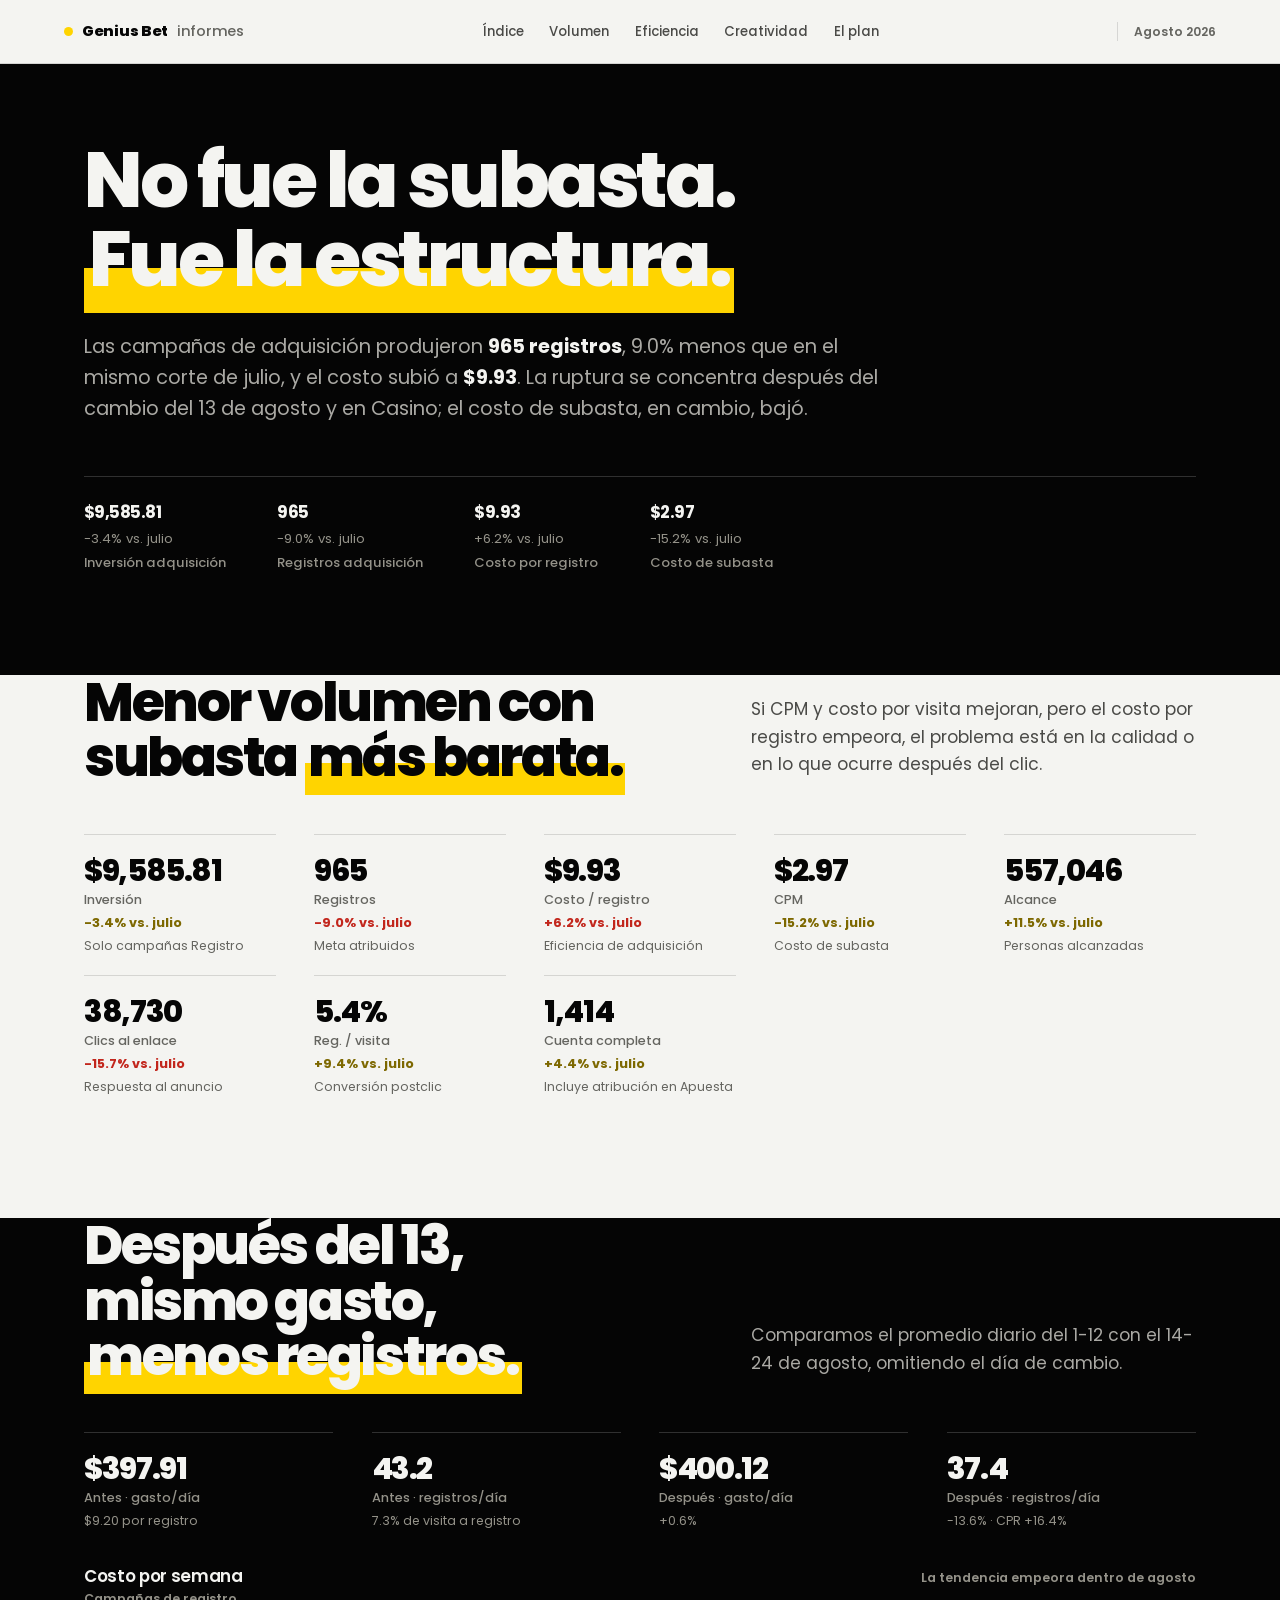
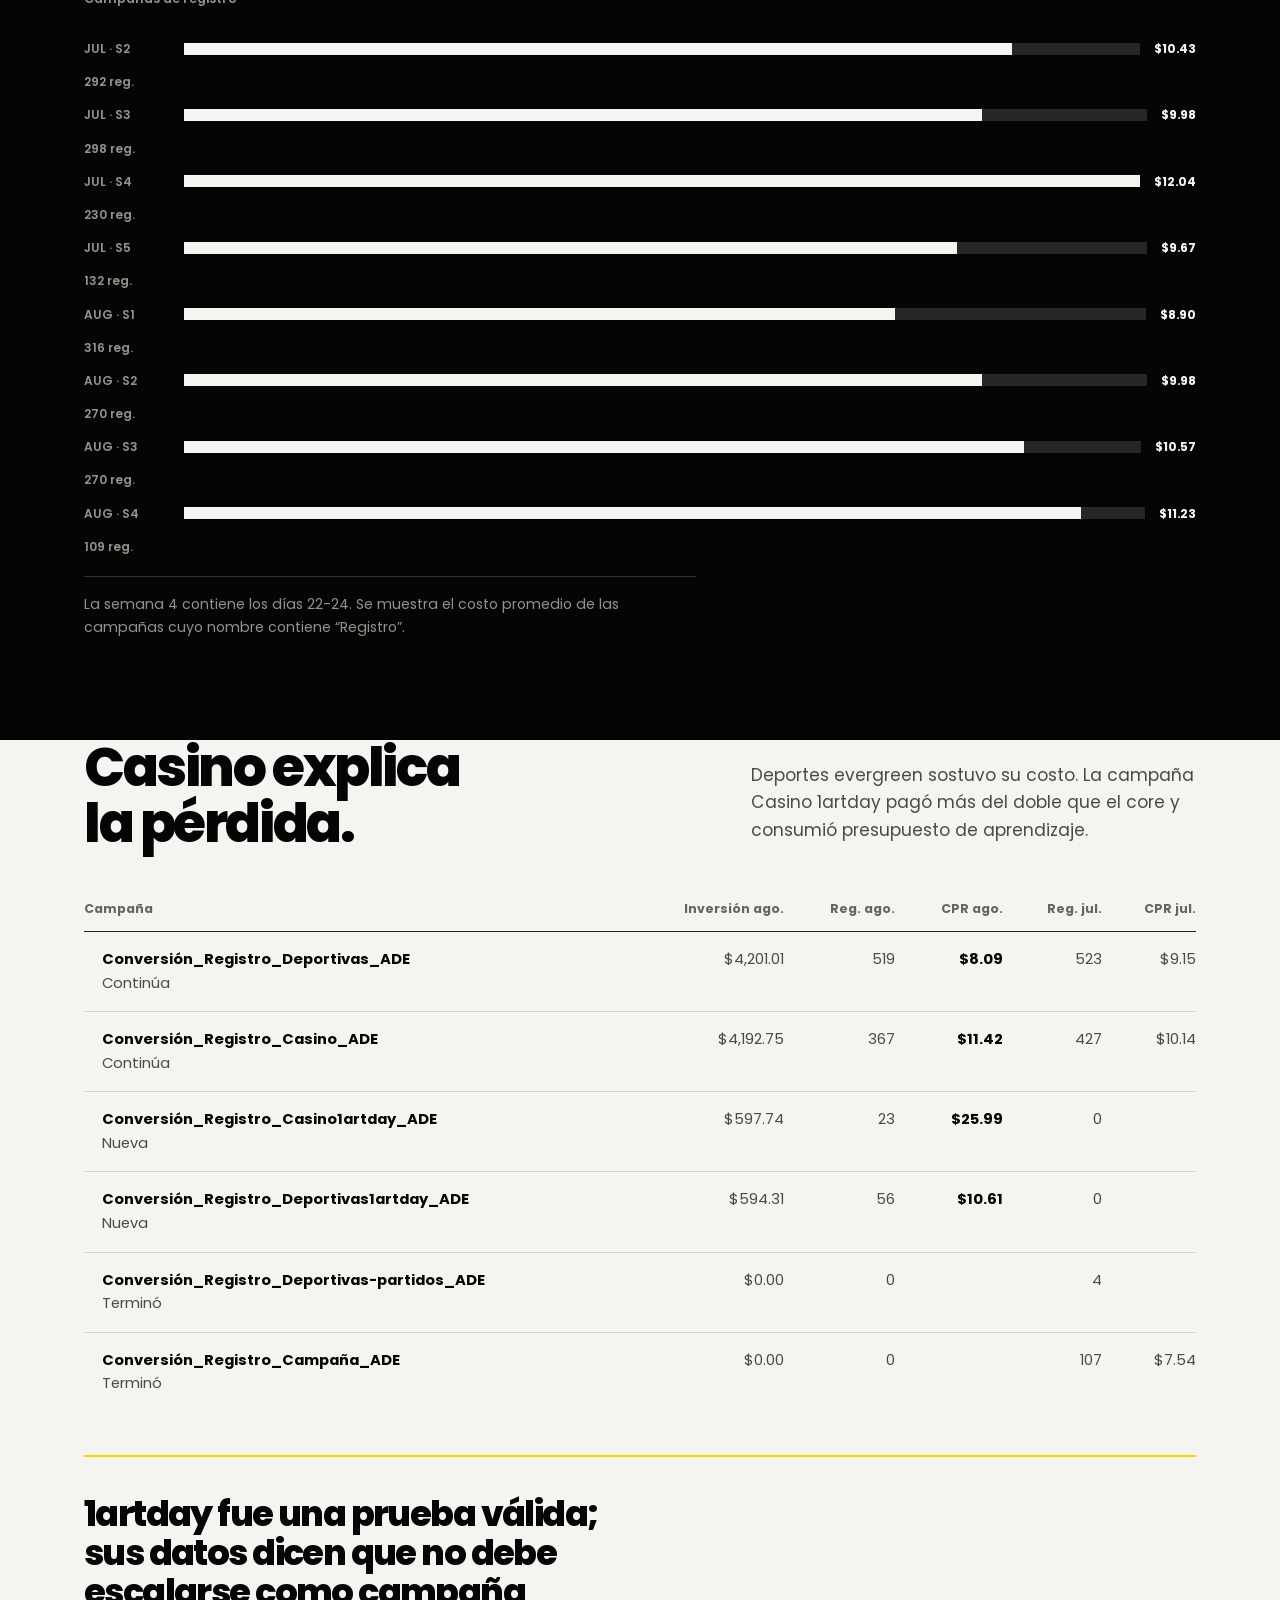
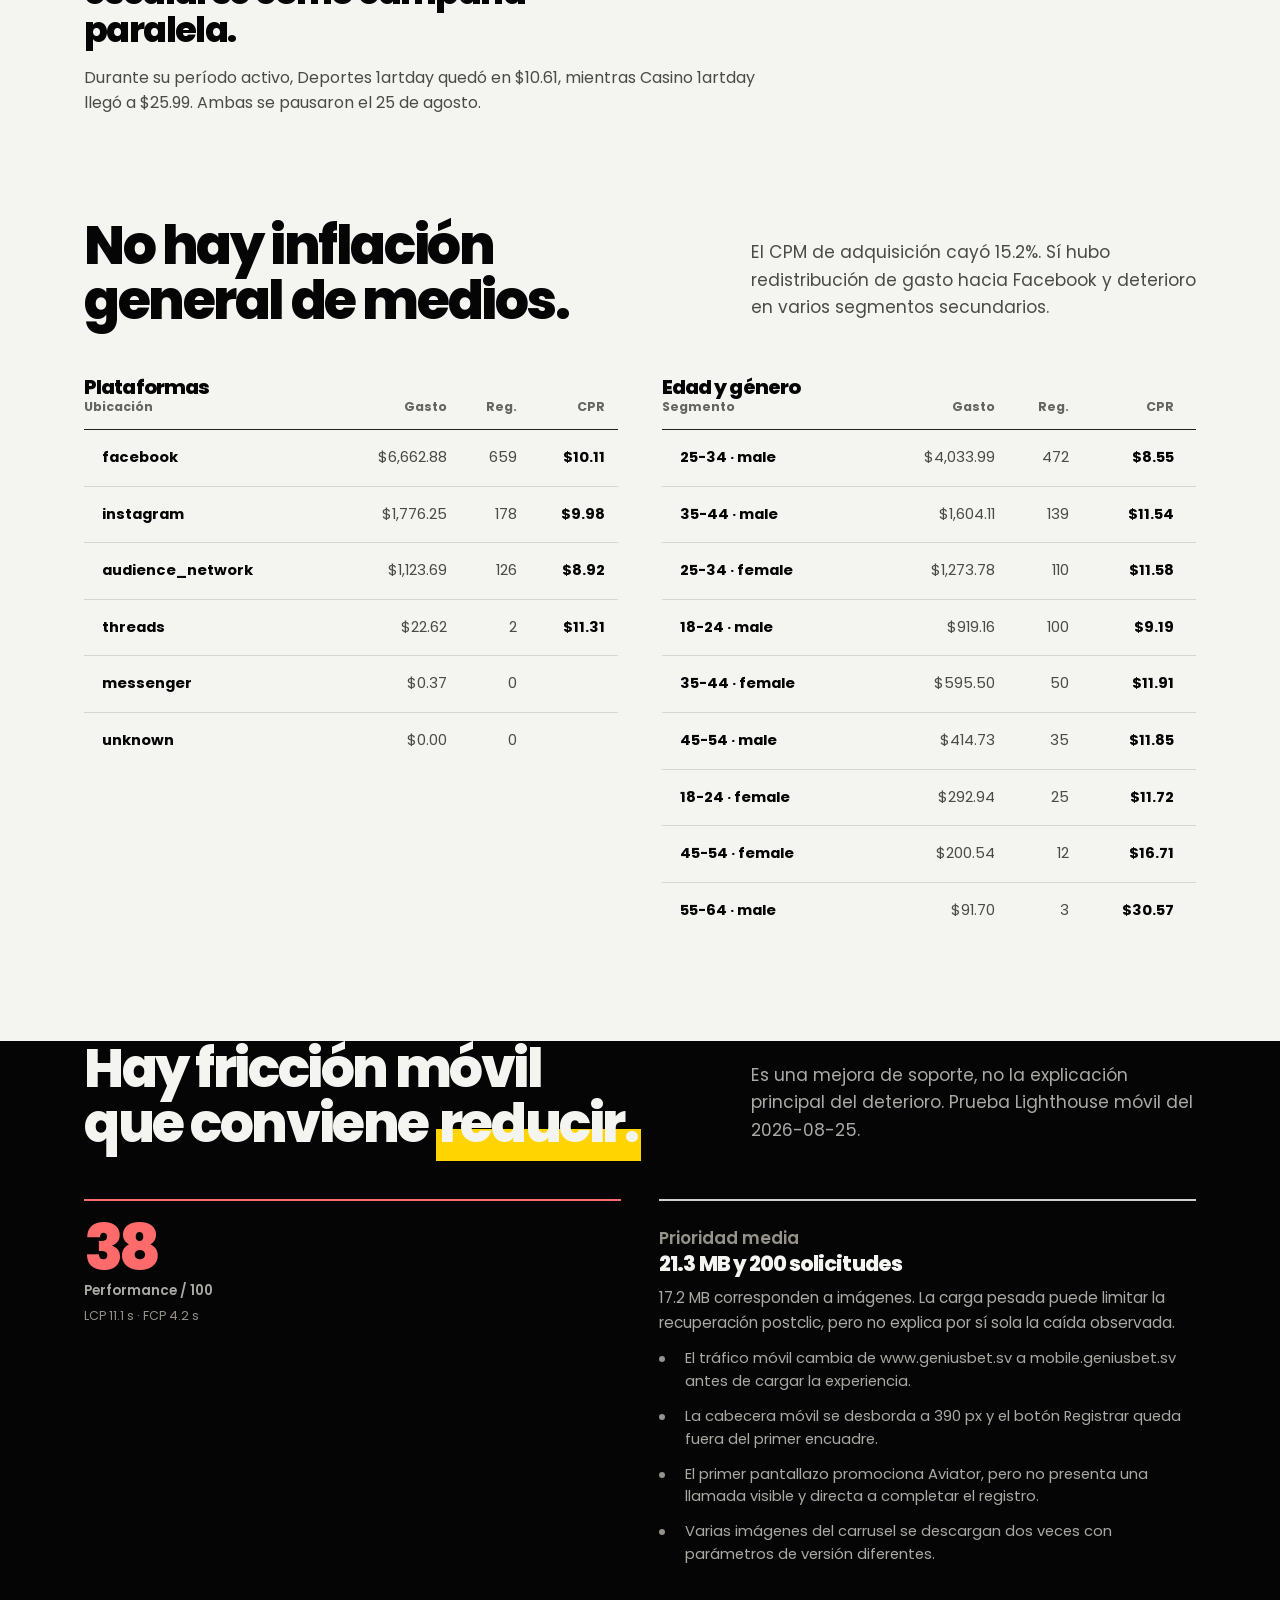
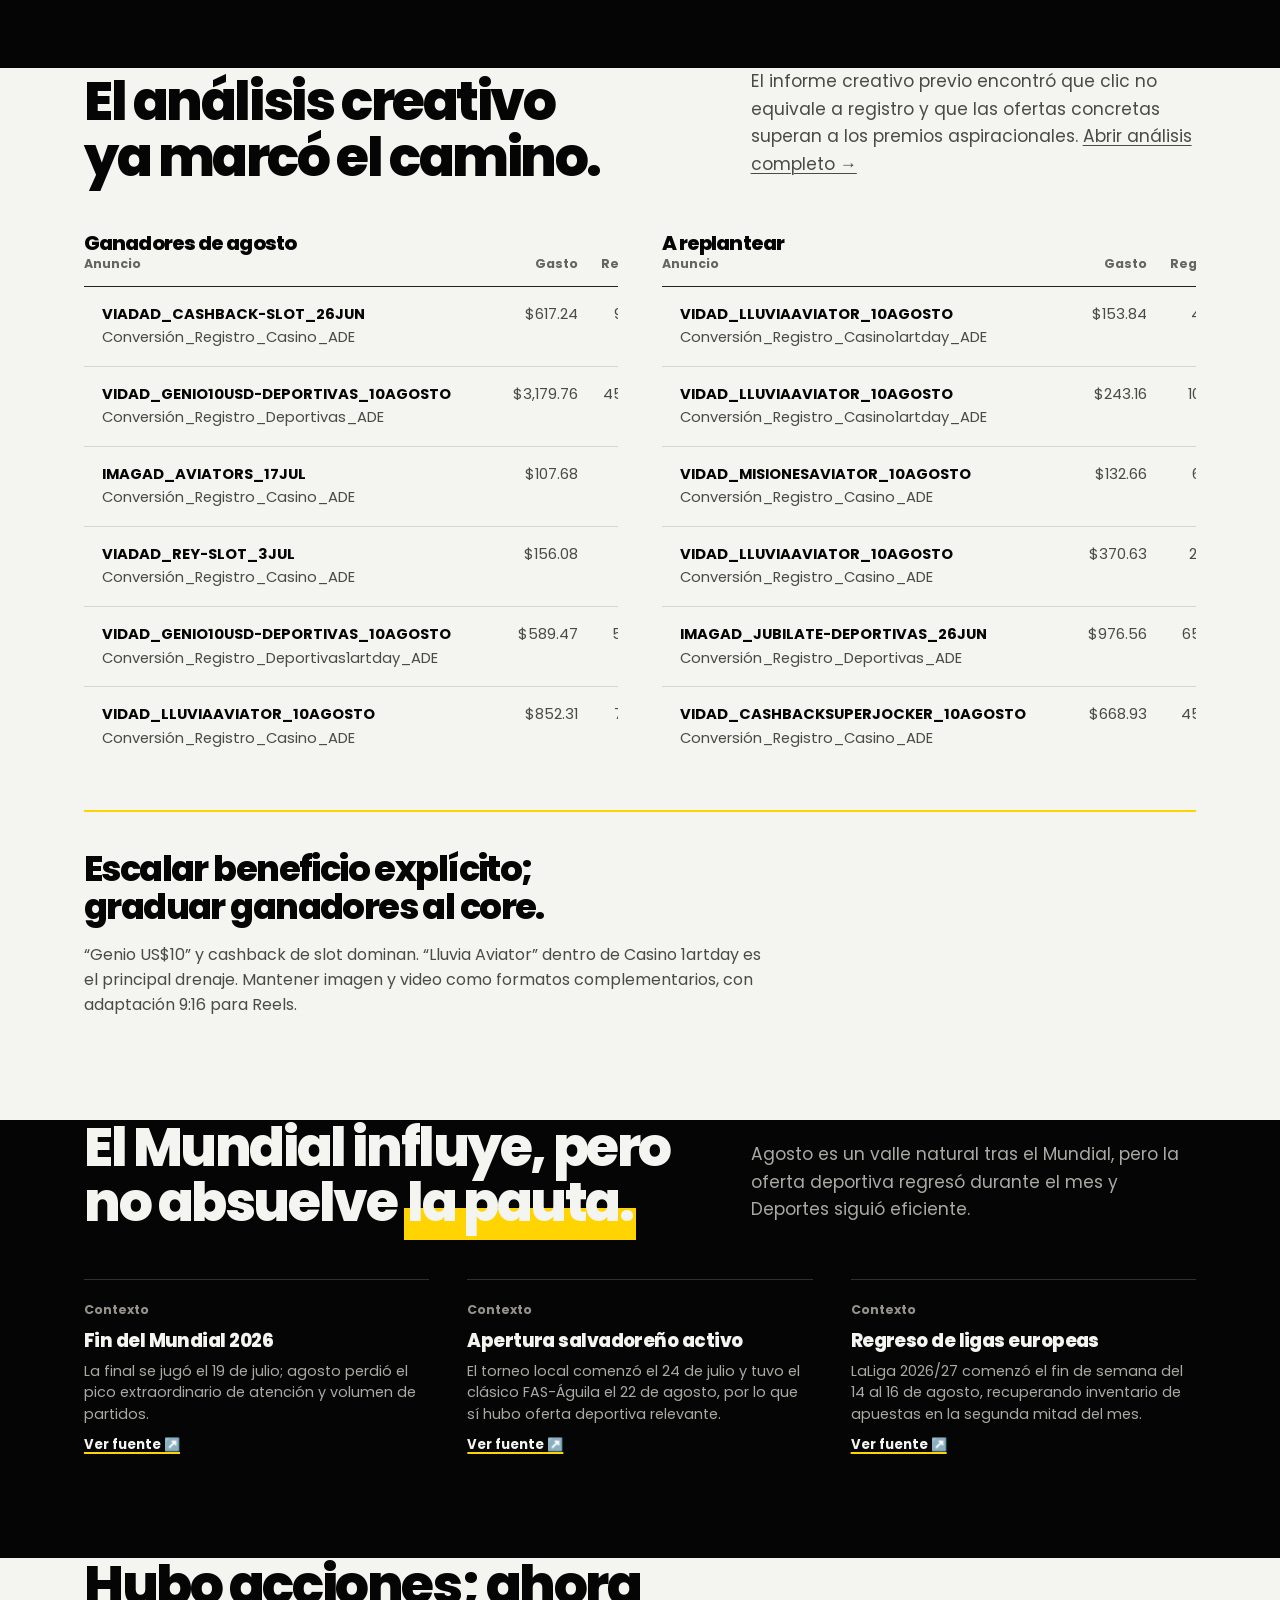
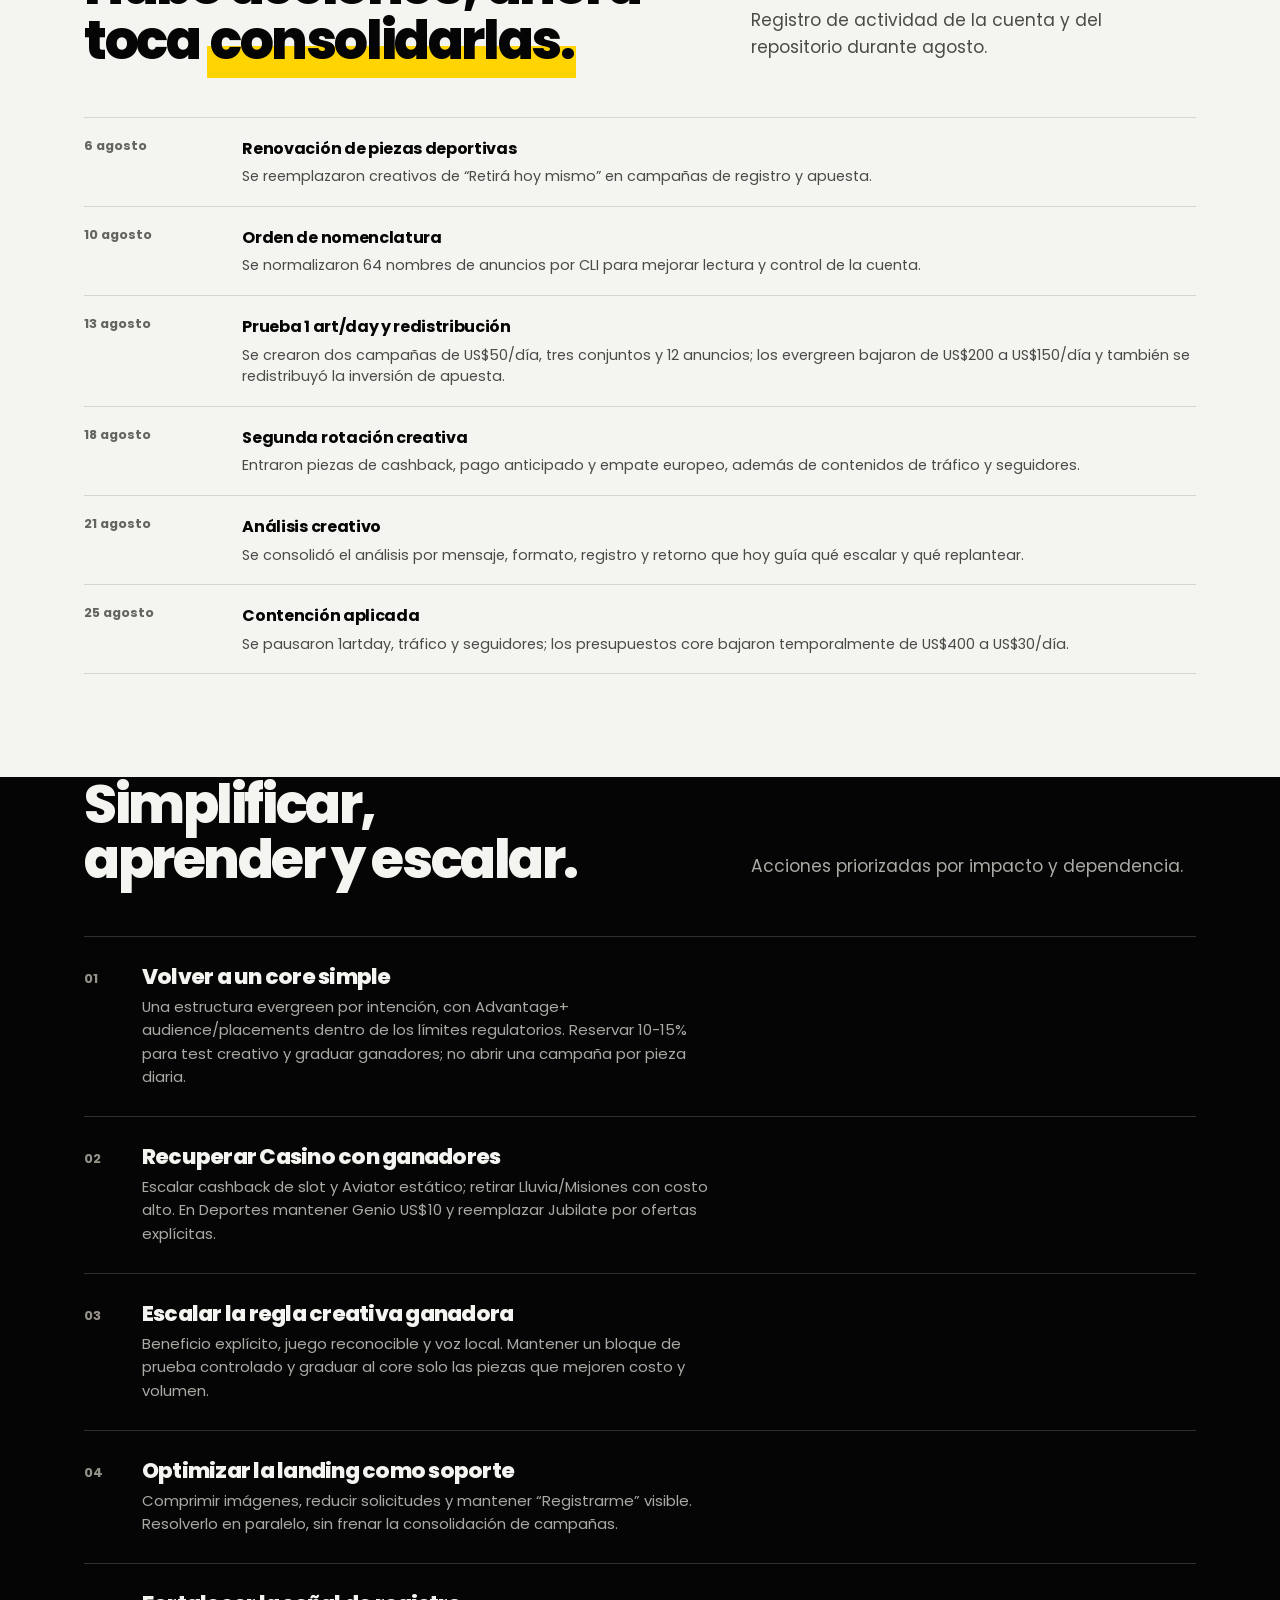
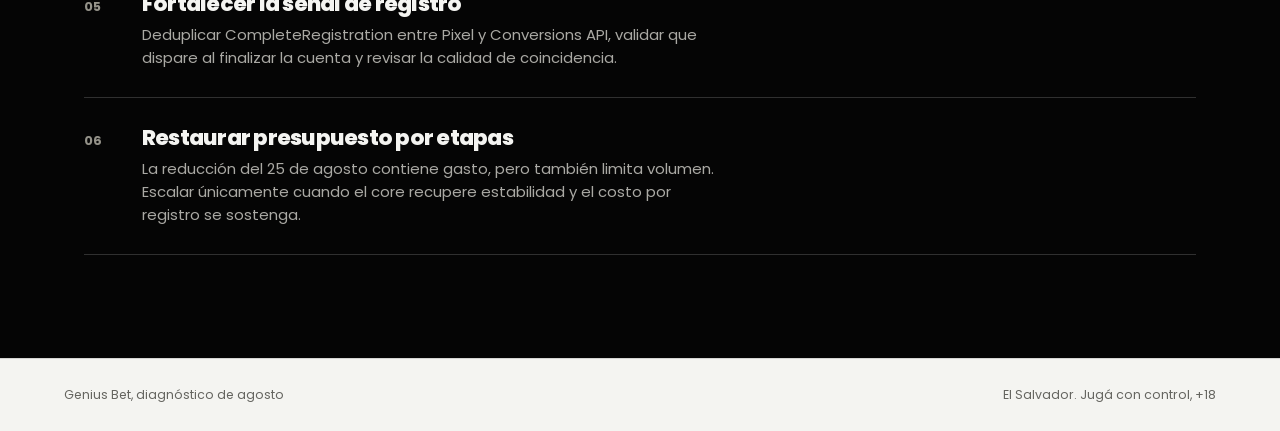
==== commit 2accb7f9: "Unifica el diseño con el sistema de la casa El estándar sale de raza, que es la referencia aprobada," ====
--- a/diagnostico-agosto-2026.html
+++ b/diagnostico-agosto-2026.html
@@ -7,6 +7,7 @@
   <meta name="robots" content="noindex, nofollow">
   <meta name="theme-color" content="#f4f4f1">
   <title>Genius Bet | Diagnóstico de agosto 2026</title>
+<link rel="stylesheet" href="assets/css/adcom-tokens.css">
   <link rel="preconnect" href="https://fonts.gstatic.com" crossorigin>
   <link rel="stylesheet" href="https://fonts.googleapis.com/css2?family=Poppins:wght@400;500;600;700;800&display=swap">
   <link rel="stylesheet" href="styles.css">
--- a/assets/css/adcom-tokens.css
+++ b/assets/css/adcom-tokens.css
@@ -0,0 +1,609 @@
+/* ============================================================================
+   Sistema de diseno Adcom . SOLO TOKENS
+   ----------------------------------------------------------------------------
+   GENERADO. No lo edites: sync.ps1 lo reescribe extrayendolo de adcom.css,
+   que es la fuente de verdad. Para cambiar un token, cambialo alla.
+
+   Que es esto y por que existe
+   ----------------------------
+   Los documentos de cliente que ya estaban escritos traen su propio CSS
+   completo, con sus tablas, sus titulares y sus tarjetas resueltos a mano.
+   adcom.css declara reglas sobre elementos desnudos (table, img, h1..h4, p,
+   a): enlazarlo en uno de esos documentos le cambiaria cosas que ya estaban
+   bien. Este archivo trae los tokens y NADA mas.
+
+   Como se usa
+   -----------
+   1. En el <head>, ANTES del <style> propio del documento:
+        <link rel="stylesheet" href="assets/css/adcom-tokens.css">
+   2. En el :root del documento, apuntar sus tokens propios a los del sistema:
+        --yellow:var(--accent);  --gray-400:var(--fg-muted);  ...
+      Asi cada regla que ya existia resuelve al color y a la forma de la casa
+      sin reescribir una sola de esas reglas.
+
+   Ademas de los tokens, este archivo trae la familia tipografica (la unica
+   regla de elemento desnudo, sobre `body`, porque la tipografia es justo lo
+   que se quiere estandarizar), la .portada y seis componentes de cuerpo.
+   Es la pieza que fija el caracter del documento y esta acotada por clase
+   (ni un selector de elemento desnudo), asi que es seguro adoptarla en un
+   documento legado. Ver DESIGN.md, 'La portada'.
+
+   Un documento NUEVO no usa este archivo: enlaza adcom.css completo.
+   ========================================================================= */
+:root{
+  /* --- marca Adcom (bloqueada, idéntica en los dos suelos) ---
+     El amarillo viene del framework del área digital, que es la declaración
+     canónica de la marca. Coincide con genius. El #FFC000 que aparece en
+     gana, uan, yajuego y westfield es deriva y se corrige al migrar. */
+  --accent:#ffd400;
+  --accent-hi:#ffdf3d;          /* el amarillo al pasar el cursor */
+  --accent-ink:#3d3300;         /* texto SOBRE el amarillo · 8.8:1 en los dos */
+
+  /* ======================= SUELO PAPEL (por defecto) =======================
+     Contrastes medidos, no estimados. */
+  --ground:#f4f4f1;
+  --fg:#050505;                 /* 18.5:1 */
+  --fg-secondary:#4a4a47;       /* 8.1:1 · prosa secundaria, pasa AAA */
+  --fg-muted:#656560;           /* 5.3:1 sobre el suelo y 4.7:1 sobre --sunken.
+                                   Tiene que pasar en las dos: las etiquetas
+                                   viven también en filas y listas activas. */
+  --raised:#fcfcfa;             /* superficie elevada: la ficha */
+  --sunken:#e7e6e1;             /* superficie hundida: la pista de una barra */
+  --rule:rgba(5,5,5,.13);       /* regla que separa sin llamar la atención */
+  --rule-strong:rgba(5,5,5,.88);/* regla que abre una sección */
+  --scroll-thumb:#c6c5be;
+
+  /* Sobre papel el amarillo de marca da 1.3:1: es inservible como texto o
+     como relleno de barra. Para eso existe --accent-fg. */
+  --accent-fg:#7d6800;          /* el amarillo cuando es dato o texto · 4.9:1 */
+  --neg:#c2261c;                /* 5.3:1 · el dato que está mal */
+  --pos:#16693a;                /* 6.1:1 · el dato que está bien */
+
+  /* el único momento invertido de la página: el otro suelo */
+  --inv-ground:#050505;
+  --inv-fg:#f4f4f1;
+  --inv-secondary:#aaa9a4;
+  --inv-rule:rgba(244,244,241,.18);
+  --inv-rule-strong:rgba(244,244,241,.85);
+  --inv-accent:#ffd400;         /* sobre el slab oscuro el amarillo da 14.2:1 */
+
+  /* --- escala de gráfico (reservada) ---
+     Tres ranuras categóricas para un gráfico de varias series. NO es la
+     marca: el amarillo no entra aquí, porque el lector no sabría cuándo el
+     amarillo significa Adcom y cuándo significa "serie 2".
+     Validada sobre todos los pares: ver DESIGN.md. */
+  --serie-1:#2a78d6;
+  --serie-2:#eb6834;
+  --serie-3:#1baf7a;
+  --serie-fg:#050505;           /* texto encima de una serie · 6.4 / 4.6 / 7.2:1 */
+
+  /* --- rampa secuencial ---
+     Para un ORDEN, no para identidades: un embudo, una escala de intensidad,
+     una serie de etapas. Corre del suelo hacia el primer plano.
+     Regla de texto, idéntica en los dos suelos porque la rampa siempre va en
+     la misma dirección: los pasos 1 a 3 llevan --fg, el paso 4 lleva --ground.
+     Medido en papel: 16.3, 11.5, 7.1 y 8.1:1. */
+  --ramp-1:#e7e6e1;
+  --ramp-2:#c4c3bc;
+  --ramp-3:#9a9992;
+  --ramp-4:#4a4a47;
+
+  /* --- el shell de navegación lateral ---
+     Mueble persistente, no contenido: los documentos de educación con menú
+     lateral (rutas, tableros) llevan un riel de navegación fijo que NO seguía
+     el suelo del documento en el original (sidebar negra con .main blanco), y
+     aquí tampoco lo sigue. No es el mismo concepto que `.slab` — el slab es un
+     momento de contenido, una vez por documento; el shell es la estructura de
+     navegación, siempre presente mientras el documento tiene menú lateral.
+     Contraste medido: 17.6:1, 5.6:1, 13.6:1. */
+  --shell-bg:#0d0d0c;
+  --shell-fg:#f4f4f1;
+  --shell-fg-muted:#8a8a86;
+  --shell-rule:rgba(244,244,241,.12);
+  --shell-active:rgba(244,244,241,.08);
+
+  /* --- forma ---
+     Un sistema de forma con dos roles declarados, no una mezcla al gusto:
+       superficies y medios  ->  --radius
+       controles compactos   ->  --radius-sm
+       marcas de dato        ->  0, siempre (una barra cuadrada mide mejor)
+     Viene del framework del área digital (20/12px), un poco más contenido. */
+  --radius:12px;
+  --radius-sm:8px;
+
+  /* --- piso tipografico ---
+     Nada funcional por debajo de --fs-min, y nada de prosa por debajo de
+     --fs-body-min. No era regla escrita y los informes bajaban a 9.5px en
+     cabeceras de tabla y etiquetas de eje: ilegible en pantalla y peor
+     impreso. El piso se fija en rem para que respete el zoom del navegador. */
+  --fs-min:.75rem;              /* 12px · etiquetas, cabeceras, ejes */
+  --fs-body-min:.8rem;          /* 12.8px · prosa, notas al pie, subtextos.
+                                   Era .82rem. Se baja a .8 porque es lo que
+                                   usa raza en sus notas de ficha, y dos
+                                   decimas de pixel no son una diferencia de
+                                   legibilidad: tener DOS valores para el
+                                   mismo piso si lo es. */         /* 13px · prosa, notas al pie, subtextos */
+
+  /* --- escala de titular ---
+     El techo son 6rem y el tracking no baja de -.04em: por debajo de ahí las
+     letras pierden su forma. Se llega a "fuerte" con TAMAÑO y peso, y con
+     copy corto, no apretando el tracking. */
+  --fs-display:clamp(2.6rem,7vw,6rem);
+  --tk-display:-.04em;
+  --lh-display:.95;
+
+
+  /* --- escala de espacio ---
+     Siete pasos, y cada uno tiene un trabajo. Antes había 67 valores
+     verticales distintos, 40 de ellos clamp(): pares como
+     clamp(18px,2.4vw,26px) y clamp(16px,2vw,26px) hacían lo mismo con 2px de
+     diferencia, invisibles para el lector y caros de mantener.
+
+     Es el mismo arreglo que el framework del área digital hizo con su
+     tipografía, por la misma razón.
+
+     La regla de jerarquía: más espacio ARRIBA de un encabezado que abajo.
+     Una sección abre con --s-7 y separa su encabezado del contenido con
+     --s-5, así que la apertura siempre gana. */
+  --s-1:4px;                     /* dentro de una línea: icono a texto */
+  --s-2:8px;                     /* dentro de un grupo: etiqueta a dato */
+  --s-3:14px;                    /* elemento a elemento dentro de una ficha */
+  --s-4:clamp(18px,2.4vw,26px);  /* ficha a ficha, fila a fila */
+  --s-5:clamp(26px,3.4vw,44px);  /* bloque a bloque, encabezado a contenido */
+  --s-6:clamp(44px,6vw,84px);    /* apertura de una sección o de una portada */
+  --s-7:clamp(72px,8vw,128px);   /* entre franjas */
+  --s-col:clamp(24px,4vw,64px);  /* separación entre columnas anchas */
+
+  /* --- la tipografía ---
+     Va como token para que viaje a la capa adoptable: es la señal más
+     visible de que un documento es de la casa, y era justo la que no
+     llegaba a los documentos que solo pueden recibir tokens. */
+  --fuente:Poppins,ui-sans-serif,-apple-system,"Segoe UI",sans-serif,
+    "Segoe UI Emoji","Apple Color Emoji","Noto Color Emoji";
+  --fuente-mono:ui-monospace,SFMono-Regular,Menlo,Consolas,monospace;
+
+  /* --- medida y ritmo (idéntico en los dos suelos) --- */
+  --measure:68ch;               /* medida de lectura */
+  --gutter:clamp(20px,5vw,72px);
+  --max:1240px;
+  --step:var(--s-7);            /* alias heredado del paso de franja */
+  --ease:cubic-bezier(.2,.7,.3,1);
+  color-scheme:light;
+
+  /* --- alias heredados ---
+     El vocabulario se escribió con --ink y --paper. Se quedan como alias de
+     los roles para no reescribir catorce repos, y para que un documento que
+     cambia de suelo funcione sin tocar una línea de su CSS propio. */
+  --ink:var(--fg);
+  --paper:var(--ground);
+  --ink-secondary:var(--fg-secondary);
+  --ink-muted:var(--fg-muted);
+  --accent-deep:var(--accent-fg);
+  --inv-text:var(--inv-fg);
+  /* --- enfasis del titular ---
+     Se declara como token, no como selector de ancestro: el valor que
+     hereda un <em> es el del suelo MAS CERCANO, que es justo lo que
+     hace falta en un documento con franjas de los dos suelos. */
+  --em-fg:var(--fg);
+  --em-bg:linear-gradient(transparent 58%, var(--accent) 58%);
+  --em-pad:.06em
+
+}
+
+/* Suelo papel declarado a mano: hace falta para una franja clara dentro de un
+   documento en tinta. Repite los valores de :root a propósito, porque una
+   franja no puede depender de cuál sea el suelo de la página que la contiene. */
+[data-suelo="papel"],.section-light,.s-light{
+  --ground:#f4f4f1;
+  --fg:#050505;
+  --fg-secondary:#4a4a47;
+  --fg-muted:#656560;
+  --raised:#fcfcfa;
+  --sunken:#e7e6e1;
+  --rule:rgba(5,5,5,.13);
+  --rule-strong:rgba(5,5,5,.88);
+  --scroll-thumb:#c6c5be;
+  --accent-fg:#7d6800;
+  --neg:#c2261c;
+  --pos:#16693a;
+  --inv-ground:#050505;
+  --inv-fg:#f4f4f1;
+  --inv-secondary:#aaa9a4;
+  --inv-rule:rgba(244,244,241,.18);
+  --inv-rule-strong:rgba(244,244,241,.85);
+  --inv-accent:#ffd400;
+  --serie-1:#2a78d6;
+  --serie-2:#eb6834;
+  --serie-3:#1baf7a;
+  --serie-fg:#050505;
+  --ramp-1:#e7e6e1;
+  --ramp-2:#c4c3bc;
+  --ramp-3:#9a9992;
+  --ramp-4:#4a4a47;
+  color-scheme:light;
+  /* Los alias se REDECLARAN en cada suelo a proposito. Un alias es una
+     sustitucion que se resuelve donde se declara: si solo vive en :root,
+     su valor queda congelado en el suelo de la raiz y una franja del otro
+     suelo lo hereda ya resuelto, con el color contrario. */
+  --ink:var(--fg);
+  --paper:var(--ground);
+  --ink-secondary:var(--fg-secondary);
+  --ink-muted:var(--fg-muted);
+  --accent-deep:var(--accent-fg);
+  --inv-text:var(--inv-fg);
+  /* --- enfasis del titular ---
+     Se declara como token, no como selector de ancestro: el valor que
+     hereda un <em> es el del suelo MAS CERCANO, que es justo lo que
+     hace falta en un documento con franjas de los dos suelos. */
+  --em-fg:var(--fg);
+  --em-bg:linear-gradient(transparent 58%, var(--accent) 58%);
+  --em-pad:.06em
+}
+
+/* ========================== SUELO TINTA ===================================
+   Los mismos roles, resueltos contra un suelo oscuro. Se activa con
+   data-suelo="tinta" en el <html>. Nada más cambia. */
+[data-suelo="tinta"],.section-dark,.s-dark{
+  --ground:#050505;
+  --fg:#f4f4f1;                 /* 18.5:1 · nunca #fff puro */
+  --fg-secondary:#aaa9a4;       /* 8.7:1 · el mismo que usa el .slab de genius */
+  --fg-muted:#949289;           /* 6.5:1 sobre el suelo y 4.9:1 sobre --sunken */
+  --raised:#141413;
+  --sunken:#262624;
+  --rule:rgba(244,244,241,.18);
+  --rule-strong:rgba(244,244,241,.85);
+  --scroll-thumb:#3a3a37;
+
+  /* Aquí el amarillo de marca YA es legible: 14.2:1 sobre el suelo. El
+     amarillo de dato y el de marca son el mismo, y por eso este suelo se ve
+     más asertivo que el papel. Es la razón de ser de este suelo. */
+  --accent-fg:var(--accent);
+  --neg:#ff6b6b;                /* 7.3:1 · #c2261c se queda en 3.5:1 aquí */
+  --pos:#2fb574;                /* 7.7:1 · #16693a se queda en 3.0:1 aquí */
+
+  --inv-ground:#f4f4f1;
+  --inv-fg:#050505;
+  --inv-secondary:#4a4a47;
+  --inv-rule:rgba(5,5,5,.16);
+  --inv-rule-strong:rgba(5,5,5,.88);
+  --inv-accent:#7d6800;         /* aquí el slab es CLARO: el amarillo de marca
+                                   daría 1.3:1 encima, así que va el profundo */
+
+  /* los mismos tres hues, escalonados para el suelo oscuro */
+  --serie-1:#3987e5;
+  --serie-2:#d95926;
+  --serie-3:#199e70;
+  --serie-fg:#050505;           /* 5.6 / 5.3 / 6.0:1 */
+
+  /* la misma rampa, del suelo oscuro hacia el primer plano claro.
+     Medido: 13.8, 9.7, 4.9 y 8.7:1 con la misma regla de texto. */
+  --ramp-1:#262624;
+  --ramp-2:#3f3e3b;
+  --ramp-3:#6b6a64;
+  --ramp-4:#aaa9a4;
+
+  color-scheme:dark;
+  /* Los alias se REDECLARAN en cada suelo a proposito. Un alias es una
+     sustitucion que se resuelve donde se declara: si solo vive en :root,
+     su valor queda congelado en el suelo de la raiz y una franja del otro
+     suelo lo hereda ya resuelto, con el color contrario. */
+  --ink:var(--fg);
+  --paper:var(--ground);
+  --ink-secondary:var(--fg-secondary);
+  --ink-muted:var(--fg-muted);
+  --accent-deep:var(--accent-fg);
+  --inv-text:var(--inv-fg);
+  /* Aqui el amarillo si puede ser texto: 14.2:1 sobre el suelo. Es el
+     enfasis que tenia el raza original. */
+  --em-fg:var(--accent);
+  --em-bg:none;
+  --em-pad:0
+}
+
+@media print{
+:root,[data-suelo],
+  .section-dark,.section-light,.s-dark,.s-light{
+    --ground:#fff;
+    --fg:#000;
+    --fg-secondary:#333;
+    --fg-muted:#555;
+    --raised:#fff;
+    --sunken:#e5e5e5;
+    --rule:rgba(0,0,0,.22);
+    --rule-strong:#000;
+    --accent-fg:#8a7500;
+    --neg:#a81f16;
+    --pos:#125c33;
+    --ramp-1:#ededed;
+    --ramp-2:#cfcfcf;
+    --ramp-3:#9a9a9a;
+    --ramp-4:#3c3c3c;
+    --serie-1:#1b5fae;
+    --serie-2:#b4451c;
+    --serie-3:#0f7c55;
+    /* En impresion las series se oscurecen para que la tinta rinda en papel, y
+       entonces el texto ENCIMA tiene que invertirse: con el #050505 de pantalla
+       daban 3.2, 3.7 y 3.9:1. Con blanco dan 6.4, 5.5 y 5.2:1. */
+    --serie-fg:#fff;
+    --inv-ground:#fff;
+    --inv-fg:#000;
+    --inv-secondary:#333;
+    --inv-rule:rgba(0,0,0,.22);
+    --inv-rule-strong:#000;
+    --inv-accent:#8a7500;
+    color-scheme:light;
+
+    /* Los alias, tambien aqui: si no se redeclaran, lo impreso usa los
+       del suelo de PANTALLA y se pierde el oscurecido para tinta. */
+    --ink:var(--fg);
+    --paper:var(--ground);
+    --ink-secondary:var(--fg-secondary);
+    --ink-muted:var(--fg-muted);
+    --accent-deep:var(--accent-fg);
+    --inv-text:var(--inv-fg);
+
+    /* Suelo blanco: vale el subrayado, no el amarillo como texto (1.4:1).
+       El amarillo de marca se rebaja a un tinte que la impresora rinde sin
+       tapar la letra, y el texto se queda en negro. */
+    --em-fg:#000;
+    --em-bg:linear-gradient(transparent 58%, #f0e6a8 58%);
+    --em-pad:.06em
+  }
+}
+
+/* ====================== COMPONENTE: PORTADA ====================== */
+/* Un suelo declarado tiene que PINTARSE. En adcom.css eso lo hace la regla de
+   franja del vocabulario base, que un documento legado no recibe. Sin ella,
+   data-suelo="tinta" cambia los tokens (el texto se vuelve claro) pero nadie
+   pinta el fondo: queda texto claro sobre blanco. Va solo el ATRIBUTO
+   canónico, no los nombres de clase heredados, porque un documento legado
+   recibe data-suelo únicamente donde se lo pongo a mano. */
+[data-suelo]{background:var(--ground); color:var(--fg)}
+
+/* -------------------------------------------------------------- portada ---
+   La portada del documento: la pieza que fija el carácter. Titular grande, el
+   amarillo como marcador sobre UNA PARTE del titular, entradilla, acciones, la
+   tira de cifras y la pieza gráfica al lado.
+
+   Estaba escrita en raza/styles.css, en un repo solo. Por eso ningún otro
+   documento se le parecía. Aquí es vocabulario.
+
+   Son DOS niveles, como cualquier franja del sistema:
+     .portada       sangra de borde a borde y pinta su suelo
+     .portada-wrap  acota el contenido a --max y lo centra
+   Meter la rejilla directamente en .portada deja el contenido pegado a los
+   bordes de la pantalla, y poner el max-width en la columna de texto la
+   centra DENTRO de su columna, que no es lo mismo. */
+.portada{
+  /* El inset horizontal va AQUI, en el elemento que pinta: el contenido no
+     debe tocar nunca el borde de la pintura. Si el canal se pone en el
+     envoltorio, el fondo llega hasta el borde y el detector lo canta.
+     Simetrico: una portada que es solo titular no puede dejar una franja
+     vacia debajo. Cuando hay cifras, son ellas las que agregan su aire. */
+  padding:var(--s-6) var(--gutter);
+  background:var(--ground); color:var(--fg)
+}
+.portada-wrap{
+  max-width:var(--max); margin-inline:auto;
+  display:grid; gap:var(--s-col); align-items:end;
+  grid-template-columns:minmax(0,1fr) minmax(0,.62fr)
+}
+/* Sin pieza gráfica la copia toma todo el ancho, sin dejar una columna vacía
+   ni obligar a buscar una foto de relleno. */
+.portada-wrap:not(:has(.portada-visual)){grid-template-columns:minmax(0,1fr)}
+.portada-copy{min-width:0}
+
+/* El antetítulo: cliente y tipo de documento. Ubica, no compite. */
+/* Corto, siempre: en mayúsculas la lectura se degrada con la longitud. Si no
+   cabe en unas tres palabras, la fecha y el detalle van en la entradilla. */
+.portada-kicker{
+  display:block; margin-bottom:var(--s-4);
+  font-size:.78rem; font-weight:600;
+  color:var(--fg-muted)
+}
+.portada h1{
+  font-size:var(--fs-display);
+  letter-spacing:var(--tk-display);
+  line-height:var(--lh-display);
+  max-width:18ch
+}
+/* El marcador amarillo. Arranca al 58% de la altura para que se lea como
+   trazo y no como fondo, y clona la decoración para cortarse bien al pasar
+   de línea. El <em> NO es énfasis tipográfico: es el marcador. */
+.portada-lede{
+  max-width:var(--measure); margin-top:var(--s-5);
+  color:var(--fg-secondary); font-size:clamp(1.05rem,1.55vw,1.22rem)
+}
+.portada-lede b{color:var(--fg)}
+.portada-acciones{display:flex; flex-wrap:wrap; gap:12px; margin-top:var(--s-5)}
+
+/* La tira de cifras es OPCIONAL, y la excepcion antes que la regla.
+   Va solo cuando el documento tiene dos o tres cifras que son su titular:
+   la inversion, el cumplimiento, el CPL. Si hay que estrujarse para llenarla
+   ("1 vista por pieza"), no va. La portada aloja el titulo; los datos se
+   rinden mas abajo, donde tienen su tabla y su contexto.
+
+   En rejilla y no en flex, para que las columnas midan igual y el aire entre
+   ellas sea real: en flex, dos cifras largas se tocaban. */
+.portada-cifras{
+  display:grid; gap:var(--s-5) var(--s-6);
+  grid-template-columns:repeat(auto-fit,minmax(min(100%,160px),1fr));
+  margin:var(--s-6) 0 0; padding-top:var(--s-5);
+  border-top:1px solid var(--rule)
+}
+.portada-cifras div{display:grid; gap:3px; min-width:0; padding:0; background:none; border:0}
+.portada-cifras dt{font-size:.82rem; color:var(--fg-muted); font-weight:500; order:2}
+.portada-cifras dd{
+  margin:0; color:var(--fg); font-size:1.35rem; font-weight:800;
+  letter-spacing:-.02em; order:1
+}
+/* La línea de apoyo de una cifra (contra qué se compara). Dentro del dd, para
+   que quede pegada a su número. Los informes la traían en
+   rgba(255,255,255,.35): 3.05:1 sobre el suelo oscuro. */
+.portada-cifras dd small{
+  display:block; margin-top:4px;
+  font-size:.8rem; font-weight:400; letter-spacing:0; color:var(--fg-muted)
+}
+.portada-cifras dd small b{color:var(--fg-secondary); font-weight:700}
+
+.portada-visual{position:relative; min-height:0; display:grid; place-items:center}
+.portada-pieza{width:min(100%,420px); z-index:1}
+/* Los anillos: forma, y quietos. Una rotación infinita no informa nada. */
+.orbita{
+  position:absolute; border:1px dashed var(--rule); border-radius:50%;
+  pointer-events:none
+}
+.orbita-1{width:min(92%,520px); aspect-ratio:1}
+.orbita-2{width:min(112%,640px); aspect-ratio:1}
+@media (max-width:820px){
+  .portada-wrap{grid-template-columns:minmax(0,1fr); align-items:start}
+  .portada-pieza{max-width:420px}
+  .orbita{display:none}
+}
+@media print{
+  .portada-wrap{grid-template-columns:minmax(0,1fr)}
+  .portada-acciones,.orbita{display:none}
+}
+
+/* ================== TIPOGRAFIA ================== */
+body{font-family:var(--fuente)}
+/* En el telefono una tabla ancha se desplaza DENTRO DE SI, no arrastra la
+   pagina. El sistema le pone min-width:620px para que las columnas no se
+   aplasten, y eso, sin contenedor propio, sacaba el cuerpo entero de la
+   ventana: medido, 390px de ventana contra 636 de tabla. Convertida en su
+   propio contenedor de scroll, la regla de los 620 sigue valiendo y el
+   cuerpo deja de moverse.
+
+   Va aqui, en la capa adoptable, porque los documentos que mas tablas tienen
+   son justo los que solo pueden recibir tokens. */
+@media (max-width:560px){
+  table{display:block; overflow-x:auto; -webkit-overflow-scrolling:touch}
+}
+/* El navegador le da a <small> el 80% del tamano heredado, asi que dentro de
+   una etiqueta que ya esta en el piso (12px) cae a 10px. El piso deja de ser
+   un piso. Se fija: <small> es letra pequena, no letra ilegible.
+
+   Es el segundo y ultimo selector de elemento desnudo de esta capa, y va por
+   la misma razon que el primero: corrige algo que el documento no eligio,
+   sino que heredo del navegador. */
+small{font-size:var(--fs-min)}
+
+/* ============== COMPONENTES DE CUERPO ============== */
+/* ------------------------------------------------- titulillo de seccion ---
+   Abre una seccion. Es tipografia, NO una pastilla de color: gana lo tenia
+   como recuadro amarillo en mayusculas y eso compite con el titular de la
+   portada en vez de subordinarse a el. El amarillo va en el <em>, igual que
+   en la portada, y sobre una parte.
+
+     <div class="titulo-seccion">
+       <h2>Donde se puso <em>la plata</em></h2>
+       <p>El complemento del titular, si hace falta.</p>
+     </div>
+
+   El parrafo va al lado en pantalla ancha, no debajo: es complemento del
+   titular y tiene que leerse con el. */
+.titulo-seccion{
+  display:grid; gap:var(--s-4) var(--s-col); align-items:start;
+  grid-template-columns:minmax(0,1fr);
+  margin:0 0 var(--s-5)
+}
+.titulo-seccion:has(> p){grid-template-columns:minmax(0,1.15fr) minmax(0,.85fr)}
+.titulo-seccion h2{
+  margin:0; font-size:clamp(1.6rem,3.4vw,2.6rem);
+  letter-spacing:-.035em; line-height:1.05; max-width:22ch; text-wrap:balance
+}
+.titulo-seccion > p{
+  margin:0; max-width:46ch; color:var(--fg-secondary);
+  font-size:clamp(.95rem,1.2vw,1.05rem); align-self:end
+}
+.titulo-seccion > p b{color:var(--fg)}
+
+/* -------------------------------------------------------------- la ficha ---
+   Superficie elevada con una regla fina. Se distingue por eso, NO por una
+   franja de color al borde ni por un fondo hundido: un fondo igual al de la
+   pagina no eleva nada, y la franja sobre esquina redonda se lee como
+   pestana suelta.
+
+     <article class="panel-dato"> … </article>
+     <article class="panel-dato es-acento"> … </article>   una sola por grupo */
+.panel-dato{
+  background:var(--raised); border:1px solid var(--rule);
+  border-radius:var(--radius); padding:var(--s-5)
+}
+/* El acento se aplica al RELLENO, no al borde: una ficha amarilla entera
+   destaca de verdad, y su texto tiene pareja definida (--accent-ink, 8.8:1).
+   Se usa una vez por grupo, si no deja de destacar. */
+.panel-dato.es-acento{
+  background:var(--accent); border-color:var(--accent); color:var(--accent-ink)
+}
+.panel-dato.es-acento :is(h2,h3,h4,strong,b){color:var(--accent-ink)}
+
+/* --------------------------------------------------------- tira de cifras ---
+   Dos o tres cifras en fila, con una regla arriba. Las mismas reglas que la
+   tira de la portada, para que una cifra se lea igual en toda la casa. */
+.tira-cifras{
+  display:grid; gap:var(--s-5) var(--s-6);
+  grid-template-columns:repeat(auto-fit,minmax(min(100%,160px),1fr));
+  margin:var(--s-5) 0 0; padding-top:var(--s-5);
+  border-top:1px solid var(--rule)
+}
+.tira-cifras div{display:grid; gap:3px; min-width:0}
+.tira-cifras dt{font-size:var(--fs-min); color:var(--fg-muted); font-weight:500; order:2}
+.tira-cifras dd{
+  margin:0; color:var(--fg); font-size:clamp(1.3rem,2.4vw,1.9rem);
+  font-weight:800; letter-spacing:-.02em; order:1
+}
+.tira-cifras dd small{
+  display:block; margin-top:4px; font-size:var(--fs-body-min);
+  font-weight:400; letter-spacing:0; color:var(--fg-muted)
+}
+.tira-cifras dd small b{color:var(--fg-secondary); font-weight:700}
+
+/* ------------------------------------------------------------- el rotulo ---
+   La etiqueta corta: un estado, un canal, un periodo. En minuscula: en
+   versales la lectura se degrada, y estas acaban llevando frases. */
+.rotulo{
+  display:inline-block; padding:4px 10px;
+  border:1px solid var(--rule); border-radius:var(--radius-sm);
+  font-size:var(--fs-min); font-weight:600; color:var(--fg-secondary);
+  background:var(--raised)
+}
+.rotulo.es-acento{background:var(--accent); border-color:var(--accent); color:var(--accent-ink)}
+.rotulo.es-bien{color:var(--pos)}
+.rotulo.es-mal{color:var(--neg)}
+
+/* ------------------------------------------------------------- el aviso ---
+   Lo que hay que leer aunque se salte el resto. Enmarcado con el acento
+   COMPLETO, no con una barra lateral gruesa: la barra sobre esquina redonda
+   se lee como pestana, y es un patron fechado. */
+.bloque-aviso{
+  border:1px solid var(--accent); border-radius:var(--radius);
+  padding:var(--s-5); background:var(--raised); color:var(--fg-secondary)
+}
+.bloque-aviso :is(h2,h3,h4){margin:0 0 8px; font-size:1.05rem; color:var(--fg)}
+.bloque-aviso b,.bloque-aviso strong{color:var(--fg)}
+
+/* ------------------------------------------------------------- la tabla ---
+   Abierta. Sin caja, sin esquina redonda, sin cabecera de relleno oscuro:
+   la estructura la da la regla bajo el encabezado. El relleno oscuro con
+   texto en rol es lo que producia cabeceras invisibles al imprimir. */
+.tabla-abierta{overflow-x:auto; margin:var(--s-5) 0}
+.tabla-abierta table{width:100%; border-collapse:collapse}
+.tabla-abierta th{
+  text-align:left; font-size:var(--fs-min); font-weight:700; color:var(--fg-muted);
+  text-transform:none; padding:0 14px 12px 0;
+  border-bottom:1px solid var(--rule-strong); white-space:nowrap
+}
+.tabla-abierta td{
+  padding:12px 14px 12px 0; color:var(--fg-secondary);
+  border-bottom:1px solid var(--rule); vertical-align:top
+}
+.tabla-abierta tr:last-child td{border-bottom:0}
+.tabla-abierta .es-total td{color:var(--fg); font-weight:800; border-top:1px solid var(--rule-strong)}
+/* Las marcas de dato no redondean: una barra cuadrada mide mejor. */
+.tabla-abierta .barra{height:6px; background:var(--sunken); border-radius:0}
+.tabla-abierta .barra i{display:block; height:100%; background:var(--accent-fg)}
+
+@media (max-width:820px){
+  .titulo-seccion:has(> p){grid-template-columns:minmax(0,1fr)}
+}
--- a/styles.css
+++ b/styles.css
@@ -3,39 +3,13 @@
    Un solo tema: papel. Poppins. El amarillo de marca es el unico acento.
    ========================================================================= */
 
-:root{
-  /* --- marca (bloqueada) --- */
-  --ink:#050505;
-  --paper:#f4f4f1;
-  --accent:#ffd400;
-
-  /* --- neutros derivados del negro de marca --- */
-  --ink-secondary:#4a4a47;     /* 8.2:1 sobre papel */
-  --ink-muted:#6b6b66;         /* 5.0:1 sobre papel */
-  --raised:#fcfcfa;
-  --sunken:#e7e6e1;
-  --rule:rgba(5,5,5,.13);
-  --rule-strong:rgba(5,5,5,.88);
-  --accent-ink:#3d3300;        /* texto sobre amarillo, 9.4:1 */
-  --accent-deep:#7d6800;       /* amarillo legible sobre papel, 5.2:1 */
-
-  /* --- invertido: un unico momento en toda la pagina --- */
-  --inv-ground:#050505;
-  --inv-text:#f4f4f1;
-  --inv-secondary:#aaa9a4;
-  --inv-rule:rgba(244,244,241,.18);
-
-  /* --- semantica de dato --- */
-  --neg:#c2261c;
-
-  --measure:68ch;
-  --gutter:clamp(20px,5vw,72px);
-  --max:1240px;
-  --step:clamp(72px,8vw,128px);
-
-  --ease:cubic-bezier(.2,.7,.3,1);
-  color-scheme:light;
-}
+/* Los tokens NO se declaran aquí: los trae adcom-tokens.css, que este
+   documento ya enlaza antes de esta hoja. Este bloque los repetía con los
+   mismos nombres y había derivado (--ink-muted:#6b6b66, que el sistema
+   corrigió a #656560 por fallar sobre --sunken). Peor: al cargarse después,
+   aplanaba el sistema de dos suelos y .s-dark acababa pintando como .s-light.
+   Para cambiar un token, se cambia en adcom/sistema/adcom.css. */
+
 
 /* ---------------------------------------------------------------- base --- */
 *,*::before,*::after{box-sizing:border-box}
@@ -50,7 +24,7 @@
     "Segoe UI Emoji","Apple Color Emoji","Noto Color Emoji";
   font-size:17px;
   line-height:1.6;
-  -webkit-font-smoothing:antialiased;
+  -webkit-font-smoothing:antialiased
 }
 
 /* las superficies que no dibujamos tambien son parte del diseno */
@@ -58,10 +32,10 @@
 html{caret-color:var(--ink); accent-color:var(--ink)}
 ::-webkit-scrollbar{width:12px; height:12px}
 ::-webkit-scrollbar-track{background:var(--sunken)}
-::-webkit-scrollbar-thumb{background:#c6c5be; border:3px solid var(--sunken); border-radius:99px}
+::-webkit-scrollbar-thumb{background:#c6c5be; border:3px solid var(--sunken); border-radius:999px}
 ::-webkit-scrollbar-thumb:hover{background:var(--ink-secondary)}
 html{scrollbar-color:#c6c5be var(--sunken); scrollbar-width:thin}
-:focus-visible{outline:2px solid var(--ink); outline-offset:3px; border-radius:2px}
+:focus-visible{outline:2px solid var(--ink); outline-offset:3px; border-radius:0}
 
 img{display:block; max-width:100%}
 h1,h2,h3,h4{margin:0; font-weight:800; letter-spacing:-.045em; line-height:1.03; text-wrap:balance}
@@ -73,7 +47,7 @@
 .skip-link{
   position:fixed; top:10px; left:10px; z-index:120; transform:translateY(-180%);
   background:var(--ink); color:var(--paper); padding:12px 18px;
-  font-weight:600; font-size:.85rem; text-decoration:none;
+  font-weight:600; font-size:.85rem; text-decoration:none
 }
 .skip-link:focus{transform:translateY(0)}
 
@@ -84,11 +58,11 @@
   height:64px; padding-inline:var(--gutter);
   background:color-mix(in srgb, var(--paper) 86%, transparent);
   backdrop-filter:blur(14px); -webkit-backdrop-filter:blur(14px);
-  border-bottom:1px solid var(--rule);
+  border-bottom:1px solid var(--rule)
 }
 .wordmark{
   display:inline-flex; align-items:center; gap:9px; text-decoration:none;
-  font-weight:800; font-size:.92rem; letter-spacing:-.02em; white-space:nowrap;
+  font-weight:800; font-size:.92rem; letter-spacing:-.02em; white-space:nowrap
 }
 .wordmark i{width:9px; height:9px; border-radius:50%; background:var(--accent); flex:0 0 auto}
 .wordmark span{color:var(--ink-muted); font-weight:500}
@@ -117,11 +91,11 @@
 .opening h1{font-size:clamp(2.3rem,6vw,5.4rem); max-width:17ch}
 .opening h1 em{font-style:normal; box-decoration-break:clone; -webkit-box-decoration-break:clone;
   padding-inline:.06em; background:linear-gradient(transparent 58%, var(--accent) 58%)}
-.opening .lede{margin-top:clamp(22px,3vw,32px); font-size:clamp(1.05rem,1.55vw,1.22rem)}
+.opening .lede{margin-top:clamp(22px,3vw,32px); font-size:clamp(1.05rem,1.55vw,1.22rem);max-width:var(--measure)}
 .opening-meta{
   display:flex; flex-wrap:wrap; gap:22px clamp(28px,4vw,56px);
   margin-top:clamp(34px,4vw,52px); padding-top:22px; border-top:1px solid var(--rule);
-  font-size:.82rem; color:var(--ink-muted);
+  font-size:.82rem; color:var(--ink-muted)
 }
 .opening-meta div{display:grid; gap:3px}
 .opening-meta b{font-weight:700; color:var(--ink); font-size:1.05rem;
@@ -132,9 +106,12 @@
 .slab h2{font-size:clamp(1.8rem,3.8vw,3rem); max-width:20ch}
 .slab .lede{color:var(--inv-secondary); margin-top:18px}
 .slab .divider{border-top-color:rgba(244,244,241,.85)}
-.calls{display:grid; gap:clamp(28px,3.4vw,48px); margin-top:clamp(34px,4vw,52px);
-  grid-template-columns:repeat(2,minmax(0,1fr))}
-@media (max-width:720px){ .calls{grid-template-columns:1fr} }
+.calls{display:grid; gap:clamp(28px,3vw,44px); margin-top:clamp(34px,4vw,52px);
+  grid-template-columns:repeat(3,minmax(0,1fr))}
+@media (max-width:1040px){ .calls{grid-template-columns:repeat(2,minmax(0,1fr))} }
+@media (max-width:700px){ .calls{grid-template-columns:1fr} }
+.call h3{min-height:3.7em}
+@media (max-width:700px){ .call h3{min-height:0} }
 .call{display:grid; gap:12px; align-content:start}
 .call h3{font-size:1.2rem; letter-spacing:-.03em; line-height:1.22}
 .call p{color:var(--inv-secondary); font-size:.93rem; line-height:1.55}
@@ -188,10 +165,10 @@
 .bar-track{position:relative; height:14px; background:var(--sunken)}
 .bar-track i{display:block; height:100%; background:var(--ink); transform-origin:left center}
 .bar-track i.is-over{background:var(--neg)}
-.bar-track i.is-best{background:var(--accent)}
+.bar-track i.is-best{background:var(--accent-fg)}
 .bar-mark{position:absolute; inset-block:-7px; width:1px; background:var(--rule-strong)}
 .bar-row:first-child .bar-mark::after{content:"100"; position:absolute; left:50%;
-  transform:translateX(-50%); top:-19px; font-size:.7rem; font-weight:700;
+  transform:translateX(-50%); top:-19px; font-size:.75rem; font-weight:700;
   color:var(--ink-muted); font-variant-numeric:tabular-nums}
 .bar-foot{display:flex; justify-content:space-between; gap:16px; font-size:.76rem; color:var(--ink-muted)}
 
@@ -241,8 +218,11 @@
   background:var(--ink); color:var(--paper); font-size:.78rem; font-weight:800;
   font-variant-numeric:tabular-nums}
 .work.is-win figure b{background:var(--accent); color:var(--accent-ink)}
-.work-body{padding-top:14px; display:grid; gap:7px}
-.work-body h3{font-size:.97rem; letter-spacing:-.03em; line-height:1.25}
+.work{min-width:0}
+.work-body{padding-top:14px; display:grid; gap:7px; min-width:0}
+/* los nombres de anuncio no tienen donde partir y ensanchan la columna */
+.work-body h3{font-size:.97rem; letter-spacing:-.03em; line-height:1.25;
+  overflow-wrap:anywhere}
 .work-kind{font-size:.78rem; color:var(--ink-muted); font-weight:600}
 .work-body p{font-size:.86rem; color:var(--ink-secondary); line-height:1.5}
 .work-stats{display:flex; gap:20px; padding-top:11px; border-top:1px solid var(--rule);
@@ -368,7 +348,7 @@
 .s-head h2{font-size:clamp(1.9rem,4.2vw,3.4rem); max-width:20ch}
 .s-head > p{max-width:var(--measure); color:var(--ink-secondary); font-size:1.075rem}
 .s-head h2 em{font-style:normal; box-decoration-break:clone; -webkit-box-decoration-break:clone;
-  padding-inline:.06em; background:linear-gradient(transparent 58%, var(--accent) 58%)}
+  padding-inline:.06em;color:var(--fg)}
 @media (min-width:900px){
   .s-head{grid-template-columns:minmax(0,1.15fr) minmax(0,.85fr); gap:clamp(30px,5vw,80px);
     align-items:end}
@@ -416,7 +396,7 @@
 .chart-foot b{color:var(--ink)}
 .scroll{overflow-x:auto; padding-top:6px}
 .legend{display:flex; flex-wrap:wrap; gap:8px 22px; margin:16px 0 0; padding:0; list-style:none;
-  color:var(--ink-muted); font-size:.78rem; font-weight:500}
+  color:var(--ink-muted); font-size:var(--fs-body-min); font-weight:500}
 .legend li{display:inline-flex; align-items:center; gap:8px}
 .legend i{width:10px; height:10px; border-radius:50%; flex:0 0 auto}
 .i-ctr{background:var(--ink)} .i-reg{background:var(--accent-deep)}
@@ -424,19 +404,19 @@
 svg{display:block; width:100%; height:auto; overflow:visible}
 .dumb-svg{min-width:600px} .trend-svg{min-width:400px}
 .gl{stroke:var(--rule); stroke-width:1}
-.ax{fill:var(--ink-muted); font-size:10.5px; font-weight:600; letter-spacing:0}
+.ax{fill:var(--ink-muted); font-size:12px; font-weight:600; letter-spacing:0}
 .rl{fill:var(--ink); font-size:12.5px; font-weight:600; text-anchor:end; letter-spacing:-.01em}
 .db{stroke:var(--sunken); stroke-width:6; stroke-linecap:round}
 .d-ctr{fill:var(--ink); stroke:var(--paper); stroke-width:3}
 .d-reg{fill:var(--accent); stroke:var(--ink); stroke-width:2}
-.dv{font-size:11px; font-weight:700; font-variant-numeric:tabular-nums}
+.dv{font-size:12px; font-weight:700; font-variant-numeric:tabular-nums}
 .t-ctr{fill:var(--ink)} .t-reg{fill:var(--accent-deep)} .t-sep{fill:var(--ink-muted)}
 .tl{fill:none; stroke-width:2.5; stroke-linecap:round; stroke-linejoin:round}
 .td{stroke:var(--paper); stroke-width:2.5}
 .tl.s-reg{stroke:var(--ink)} .td.s-reg{fill:var(--ink)} .tv.s-reg{fill:var(--ink)}
 .tl.s-roas{stroke:var(--accent-deep)} .td.s-roas{fill:var(--accent-deep)}
 .tv.s-roas{fill:var(--accent-deep)}
-.tv{font-size:11px; font-weight:700; font-variant-numeric:tabular-nums}
+.tv{font-size:12px; font-weight:700; font-variant-numeric:tabular-nums}
 
 /* ranking heredado, con la gramatica de las barras nuevas */
 .ranks{display:grid; gap:clamp(18px,2.4vw,26px); padding-top:4px}
@@ -465,8 +445,10 @@
 .p-body{padding:14px 0 0; display:flex; flex-direction:column; gap:7px; flex:1}
 .p-meta{display:flex; flex-wrap:wrap; gap:0; font-size:.78rem; color:var(--ink-muted); font-weight:600}
 .p-meta .tag + .tag::before{content:", "}
-.piece h3{font-size:.97rem; letter-spacing:-.03em; line-height:1.25}
-.p-id{font-size:.78rem; color:var(--ink-muted); font-weight:600; letter-spacing:0;
+.piece{min-width:0}
+.piece h3{font-size:.97rem; letter-spacing:-.03em; line-height:1.25;
+  overflow-wrap:anywhere}
+.p-id{font-size:var(--fs-body-min); color:var(--ink-muted); font-weight:600; letter-spacing:0;
   overflow-wrap:anywhere; line-height:1.35}
 .p-copy{font-size:.86rem; color:var(--ink-secondary); line-height:1.5}
 .p-nums{display:flex; gap:18px; margin-top:auto; padding:11px 0 0; border:0;
@@ -572,7 +554,7 @@
 /* semanas: la misma gramatica de barra que el resto del sistema */
 .week-list{display:grid; gap:14px; margin-top:clamp(20px,2.4vw,30px)}
 .week-row{display:grid; grid-template-columns:86px minmax(0,1fr) auto; gap:14px; align-items:center;
-  font-size:.8rem; color:var(--ink-muted); font-weight:600}
+  font-size:var(--fs-min); color:var(--ink-muted); font-weight:600}
 .week-track{height:12px; background:var(--sunken); border-radius:0; overflow:hidden}
 .week-track i{display:block; height:100%; background:var(--ink); border-radius:0}
 .week-row b, .week-row strong{color:var(--ink); font-weight:700; font-variant-numeric:tabular-nums;
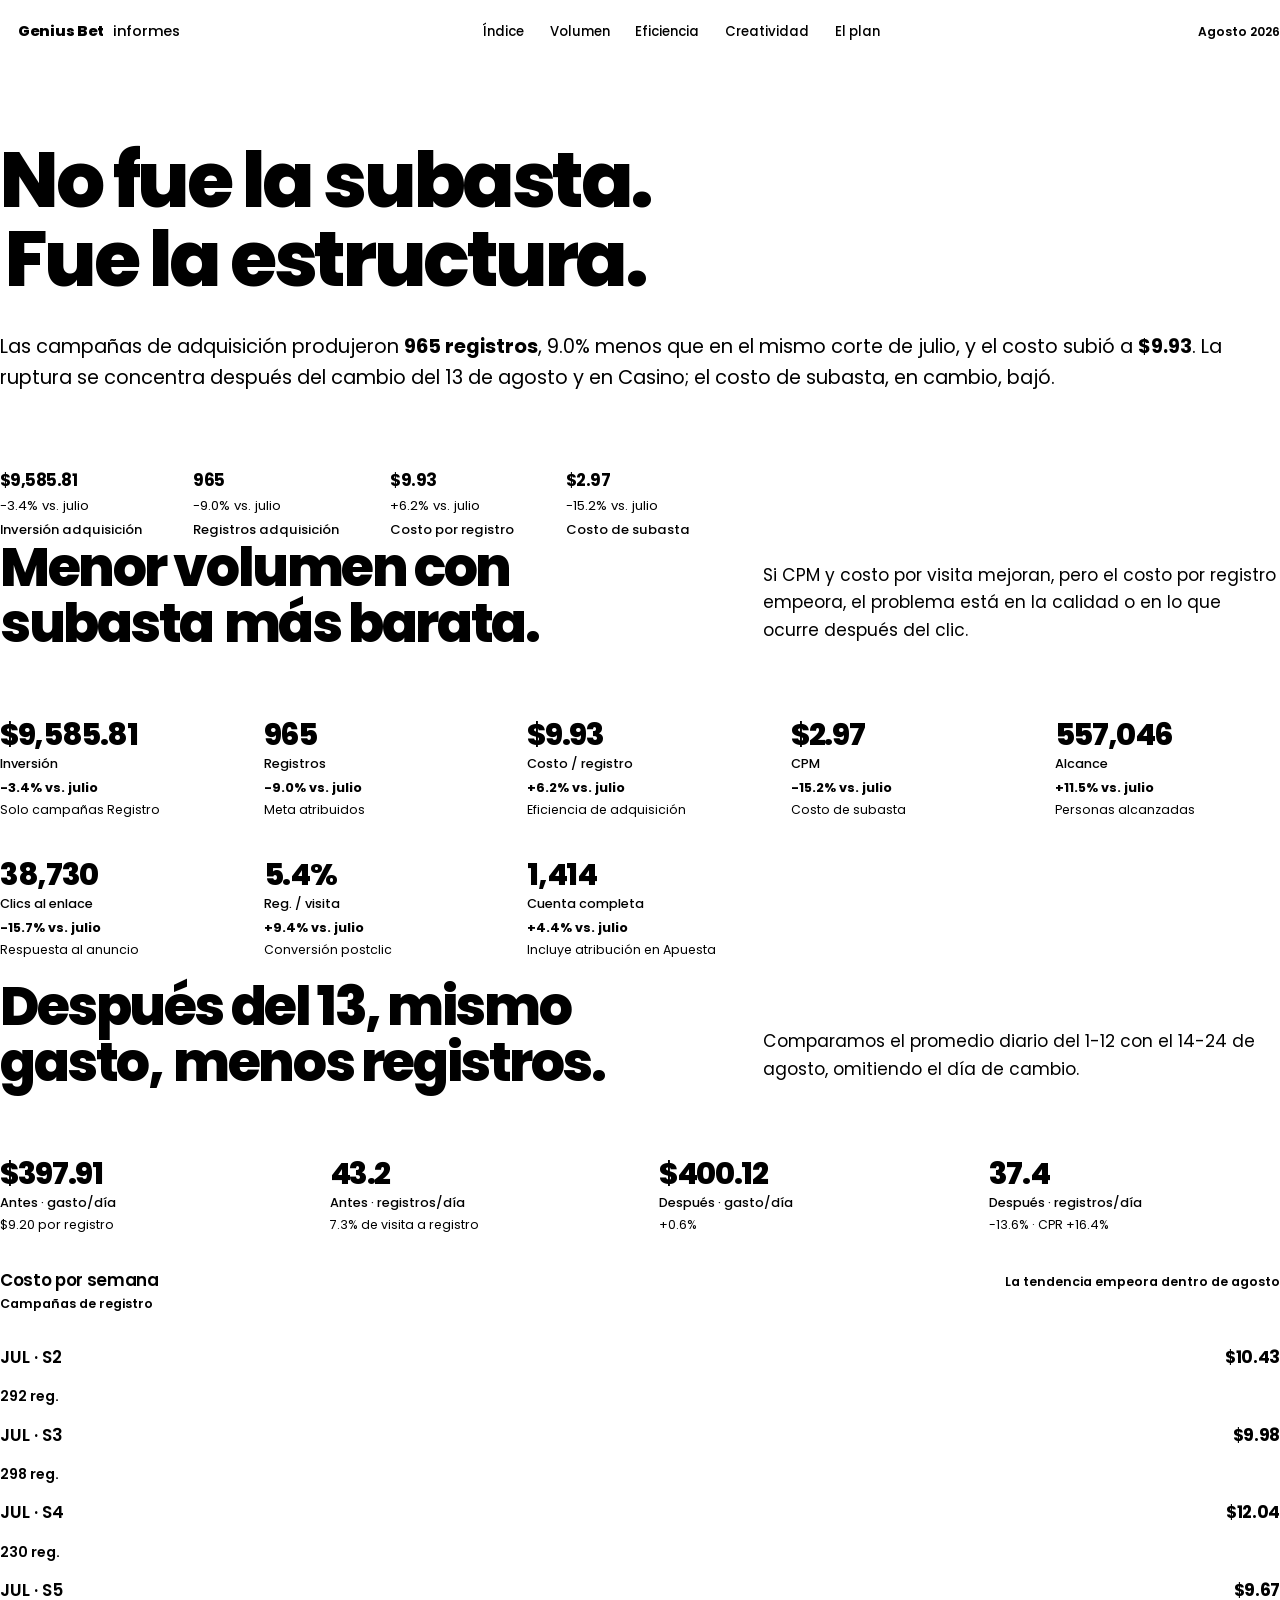
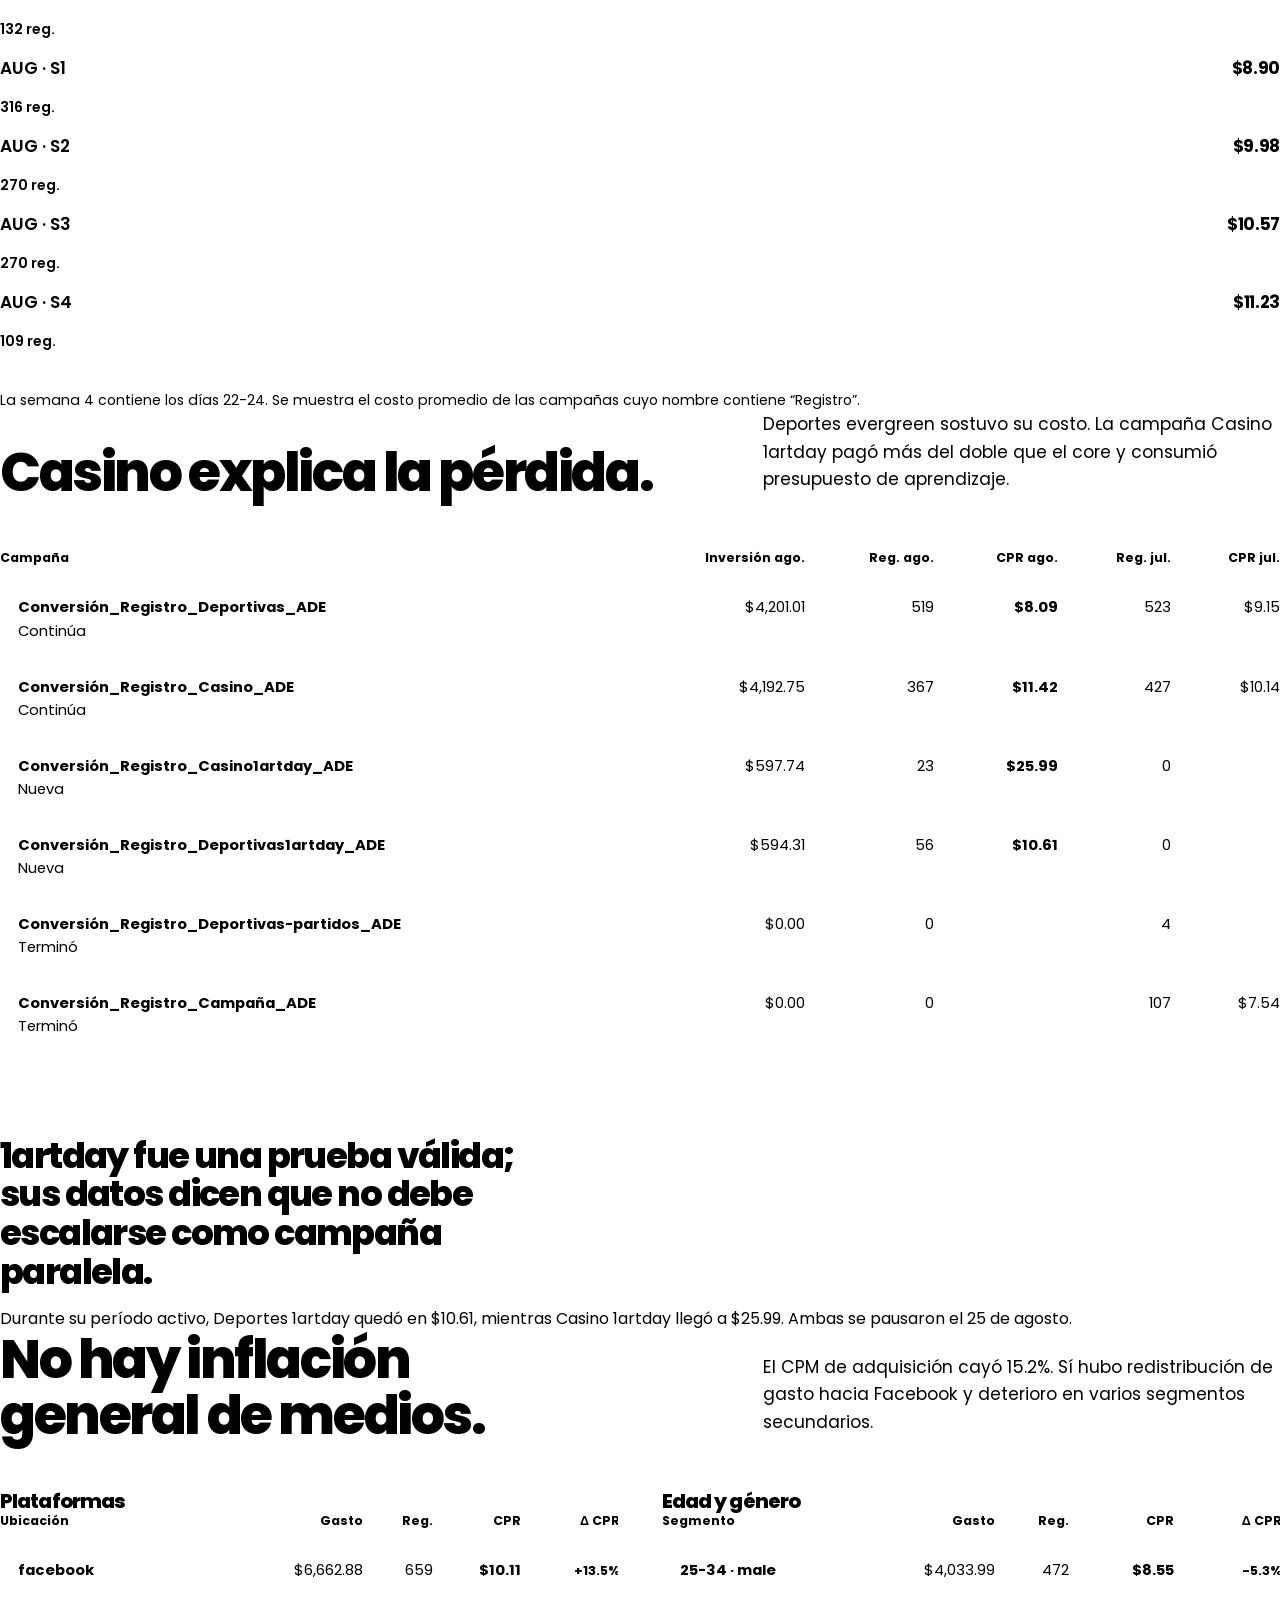
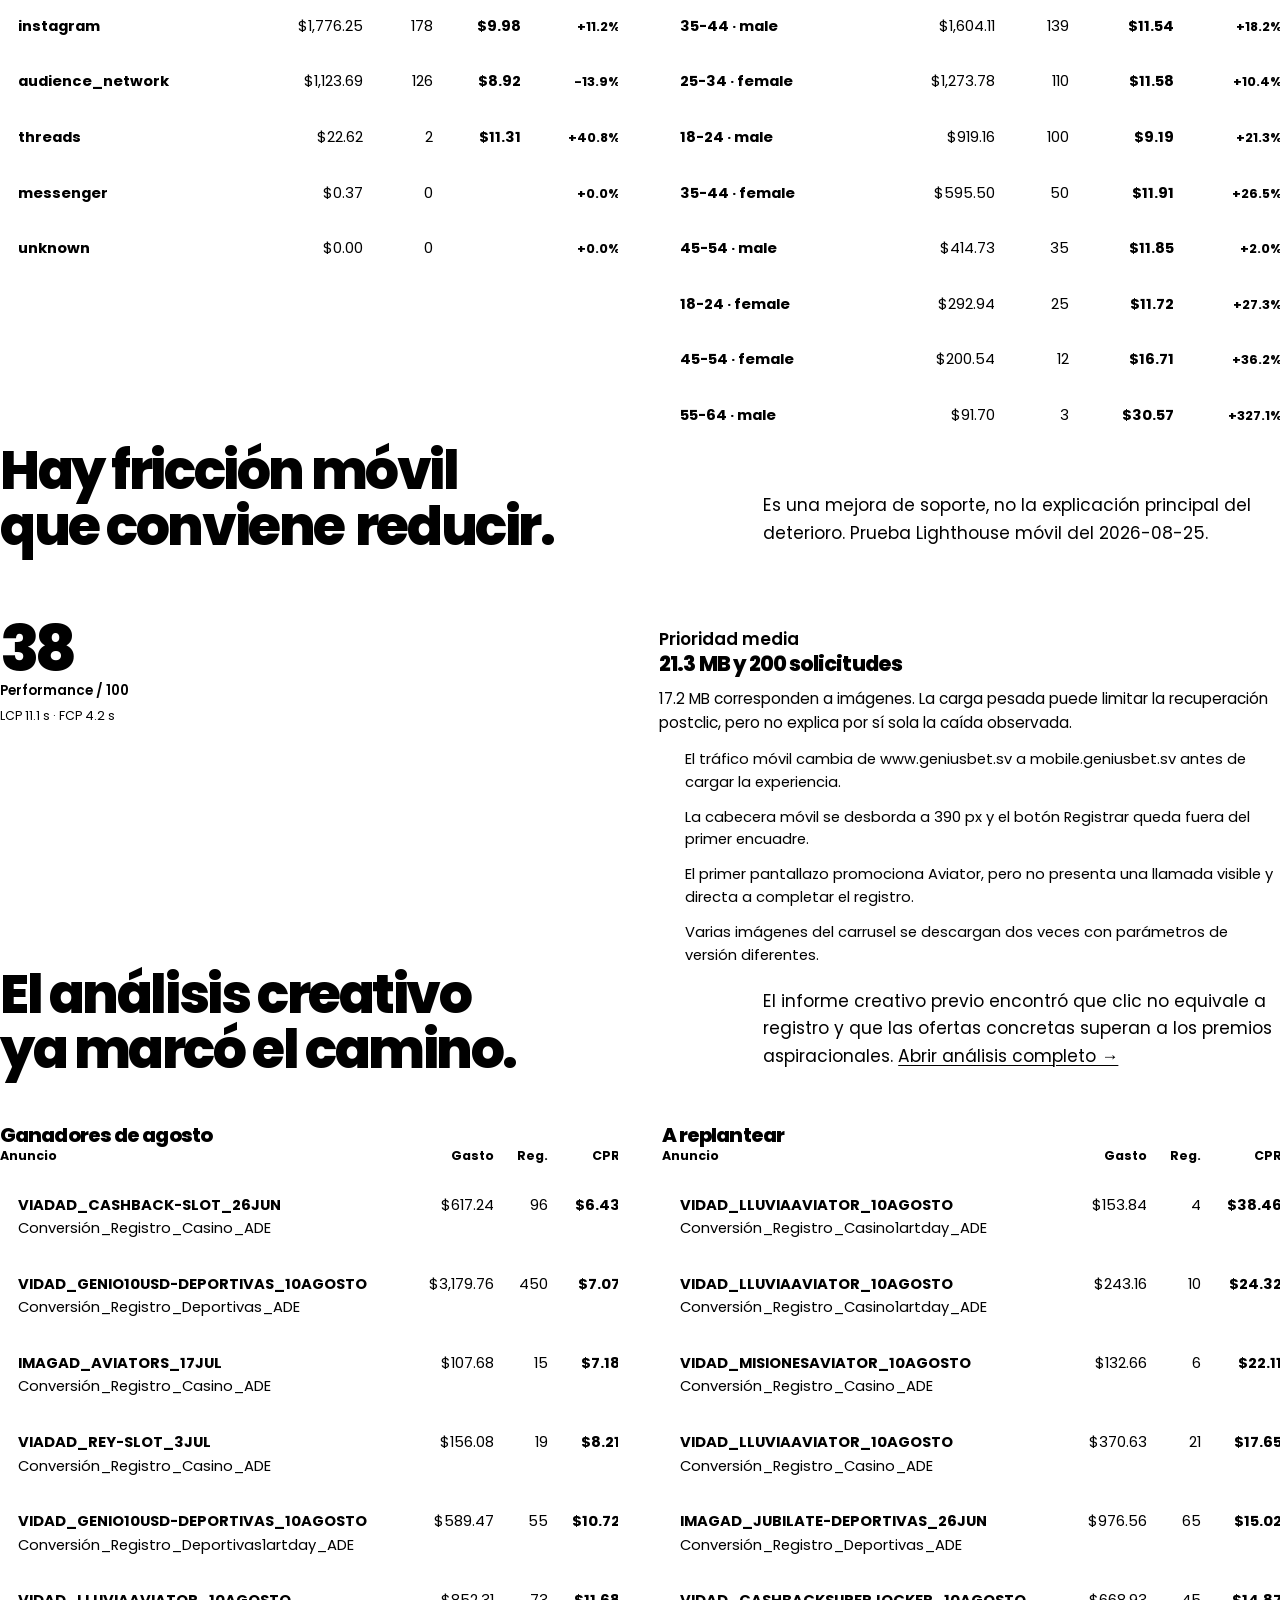
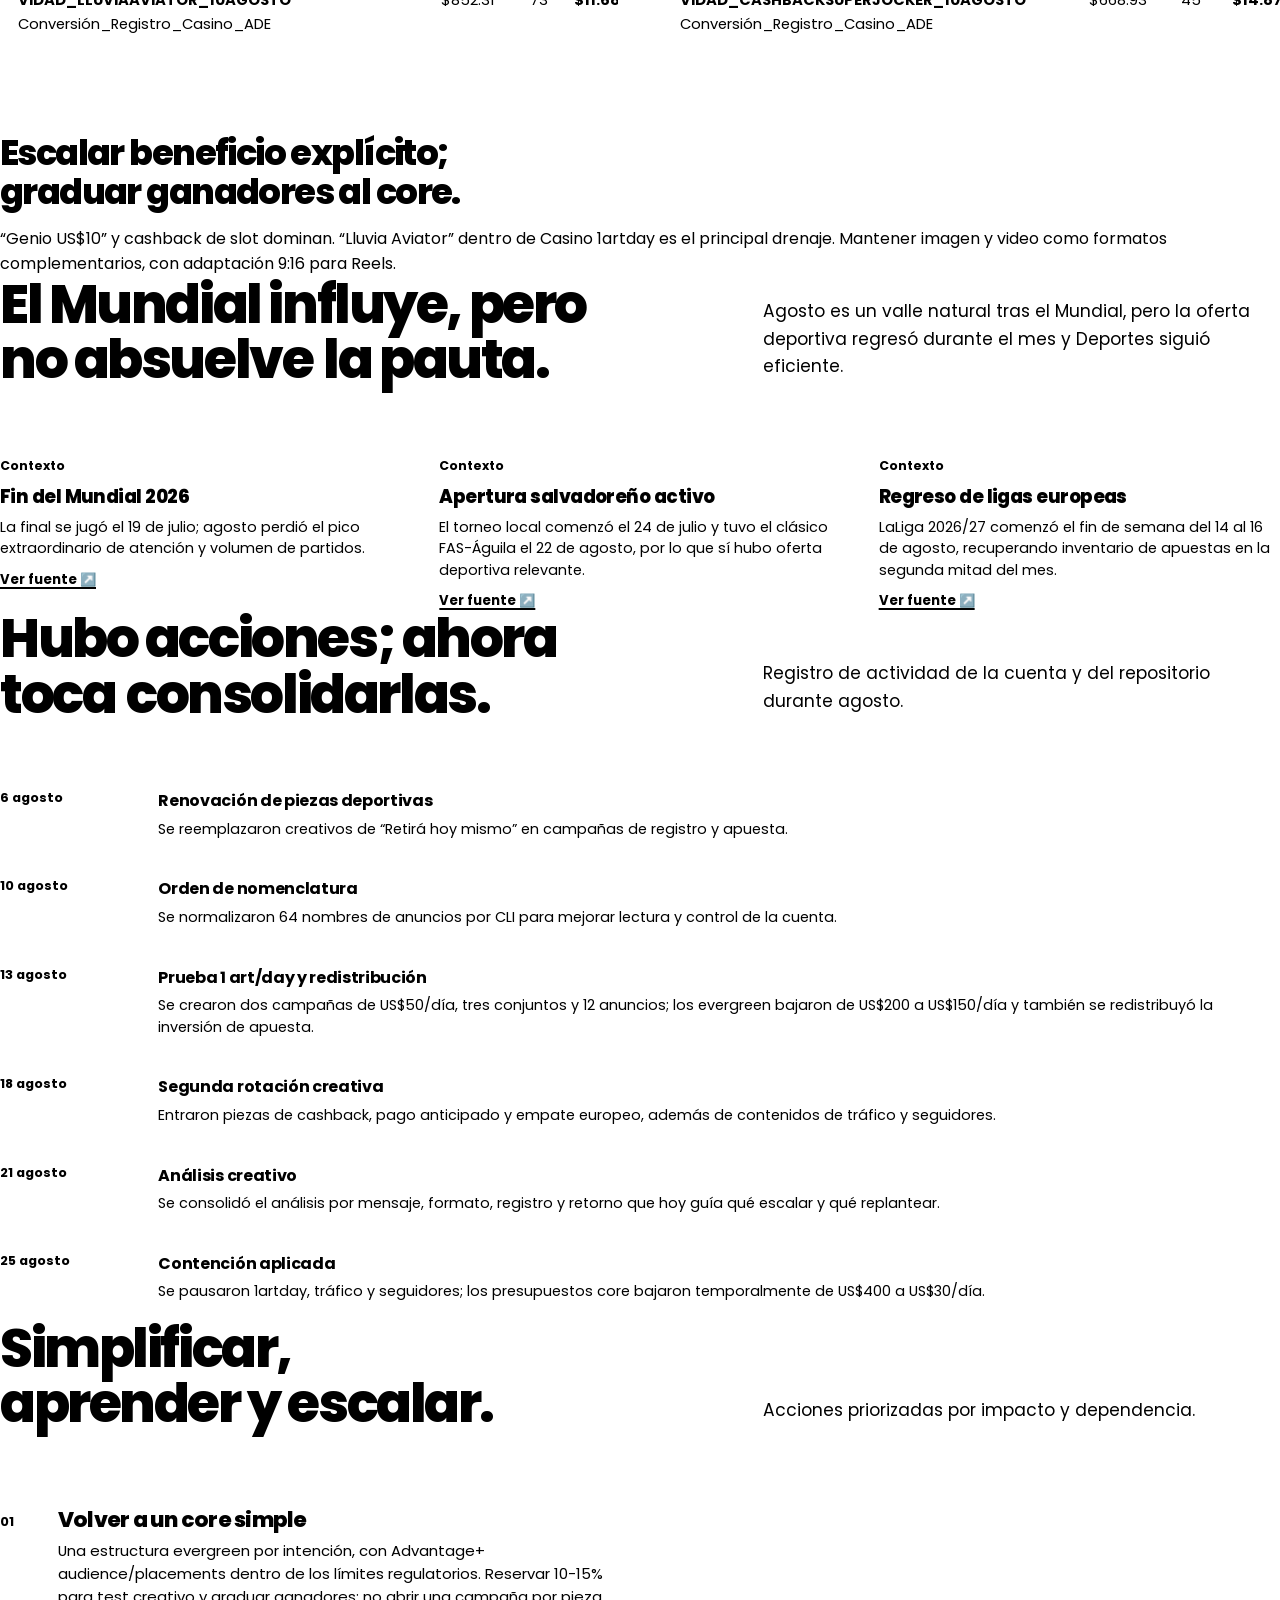
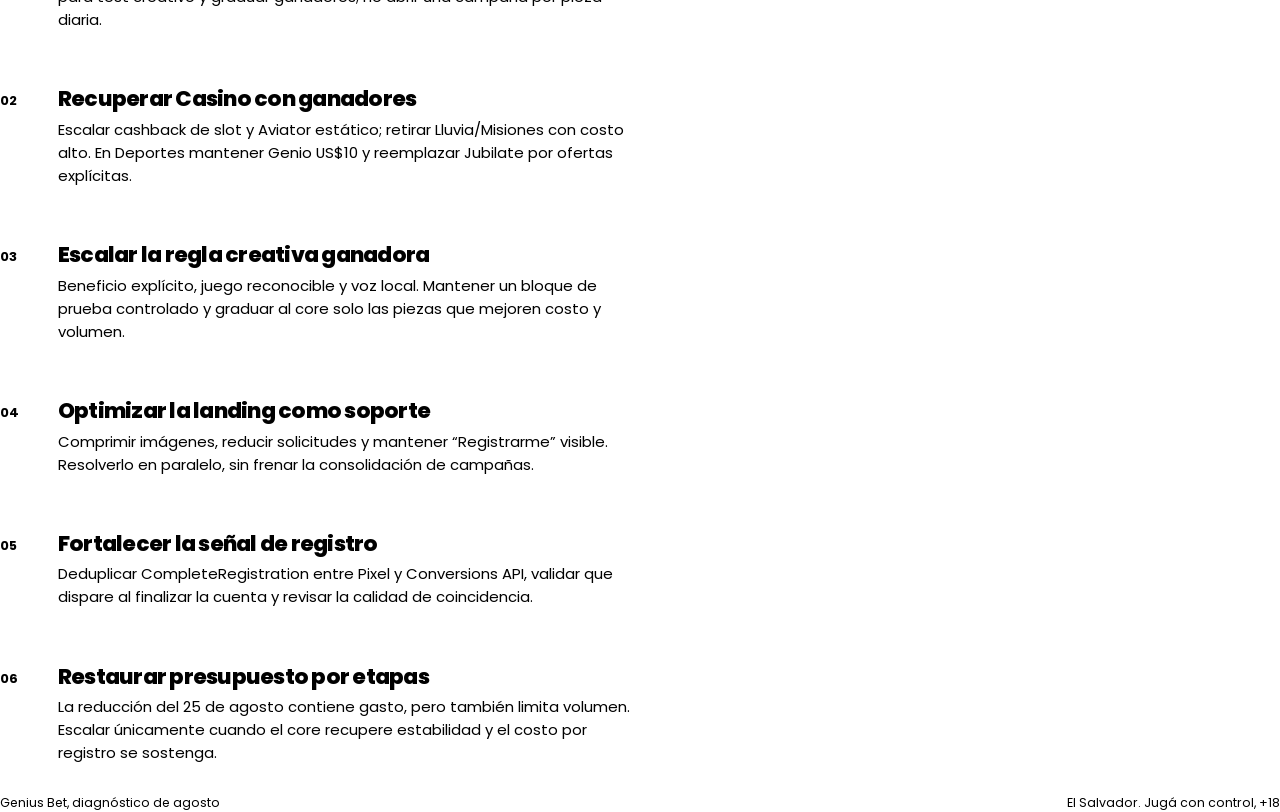
==== commit 6e31e0cf: "favicon" ====
--- a/diagnostico-agosto-2026.html
+++ b/diagnostico-agosto-2026.html
@@ -7,10 +7,10 @@
   <meta name="robots" content="noindex, nofollow">
   <meta name="theme-color" content="#f4f4f1">
   <title>Genius Bet | Diagnóstico de agosto 2026</title>
-<link rel="stylesheet" href="assets/css/adcom-tokens.css">
   <link rel="preconnect" href="https://fonts.gstatic.com" crossorigin>
   <link rel="stylesheet" href="https://fonts.googleapis.com/css2?family=Poppins:wght@400;500;600;700;800&display=swap">
   <link rel="stylesheet" href="styles.css">
+<link rel="icon" type="image/png" href="[data-uri]">
 </head>
 <body>
 
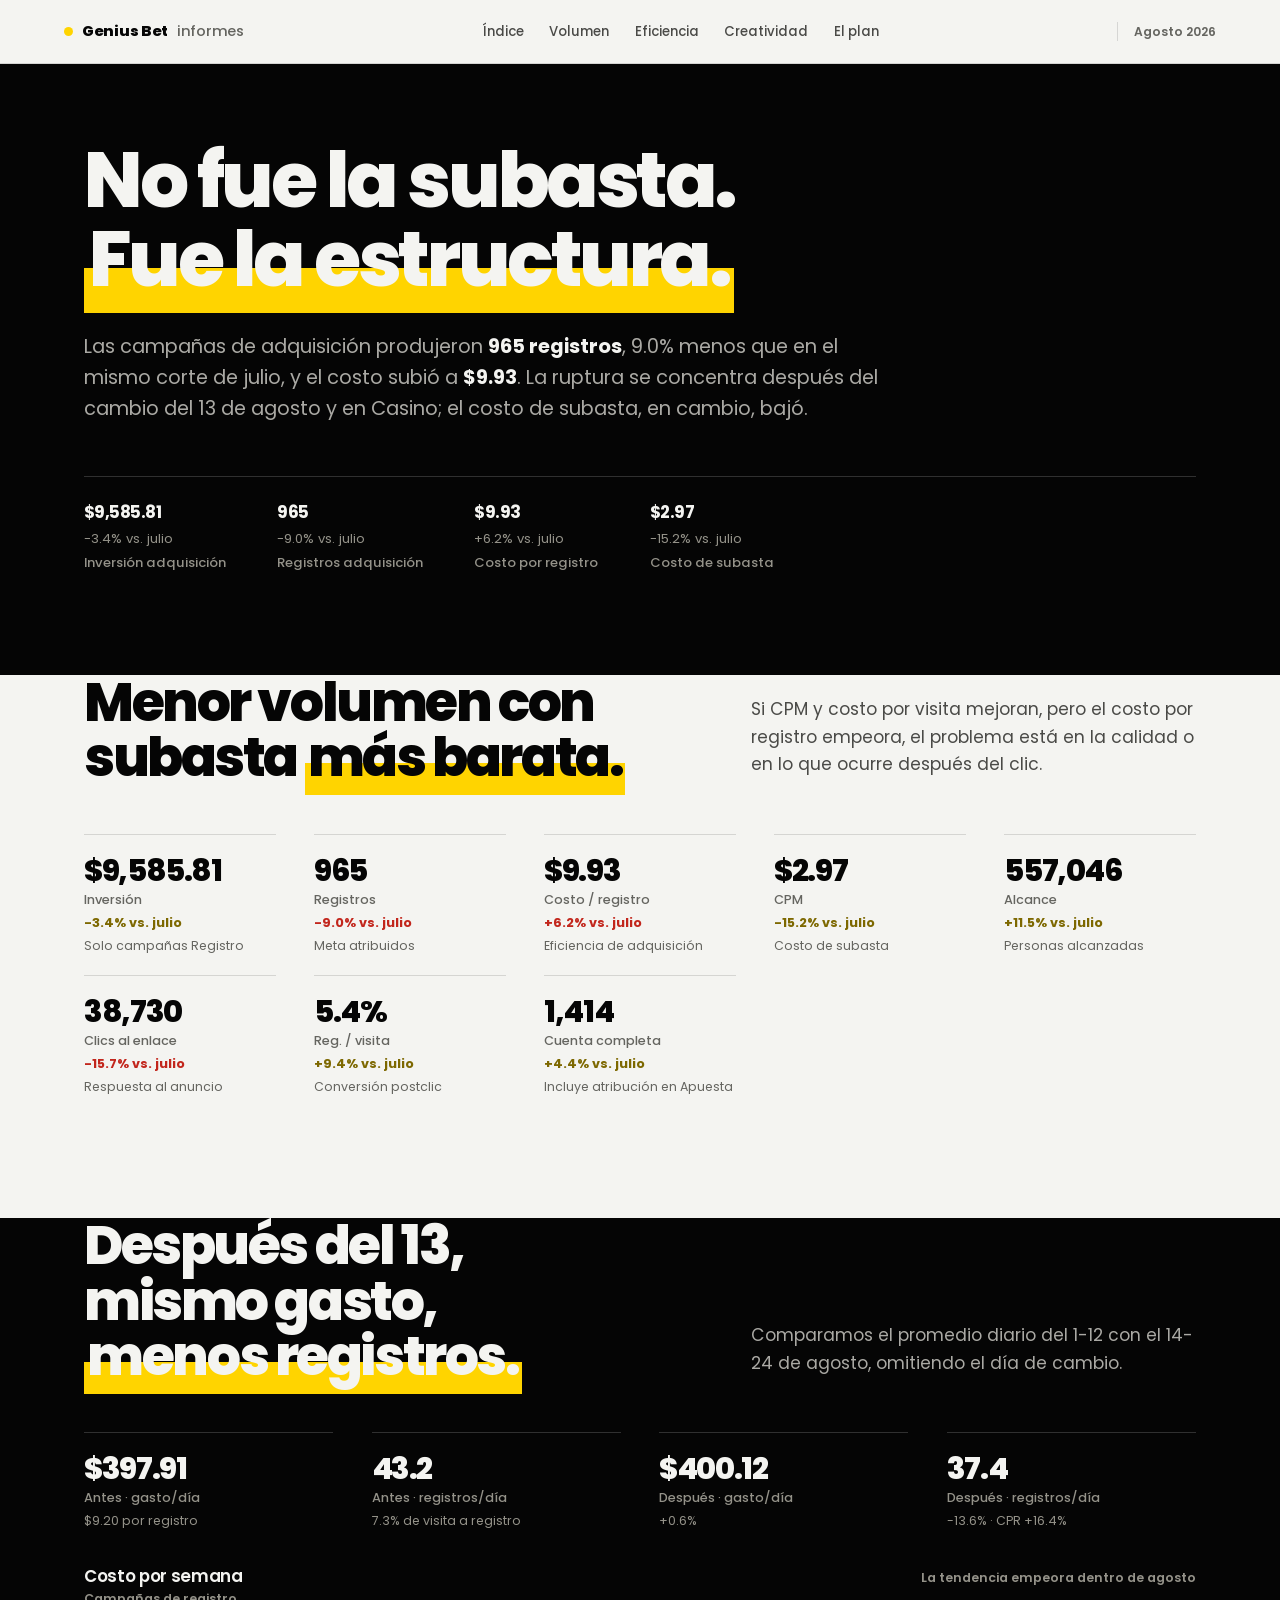
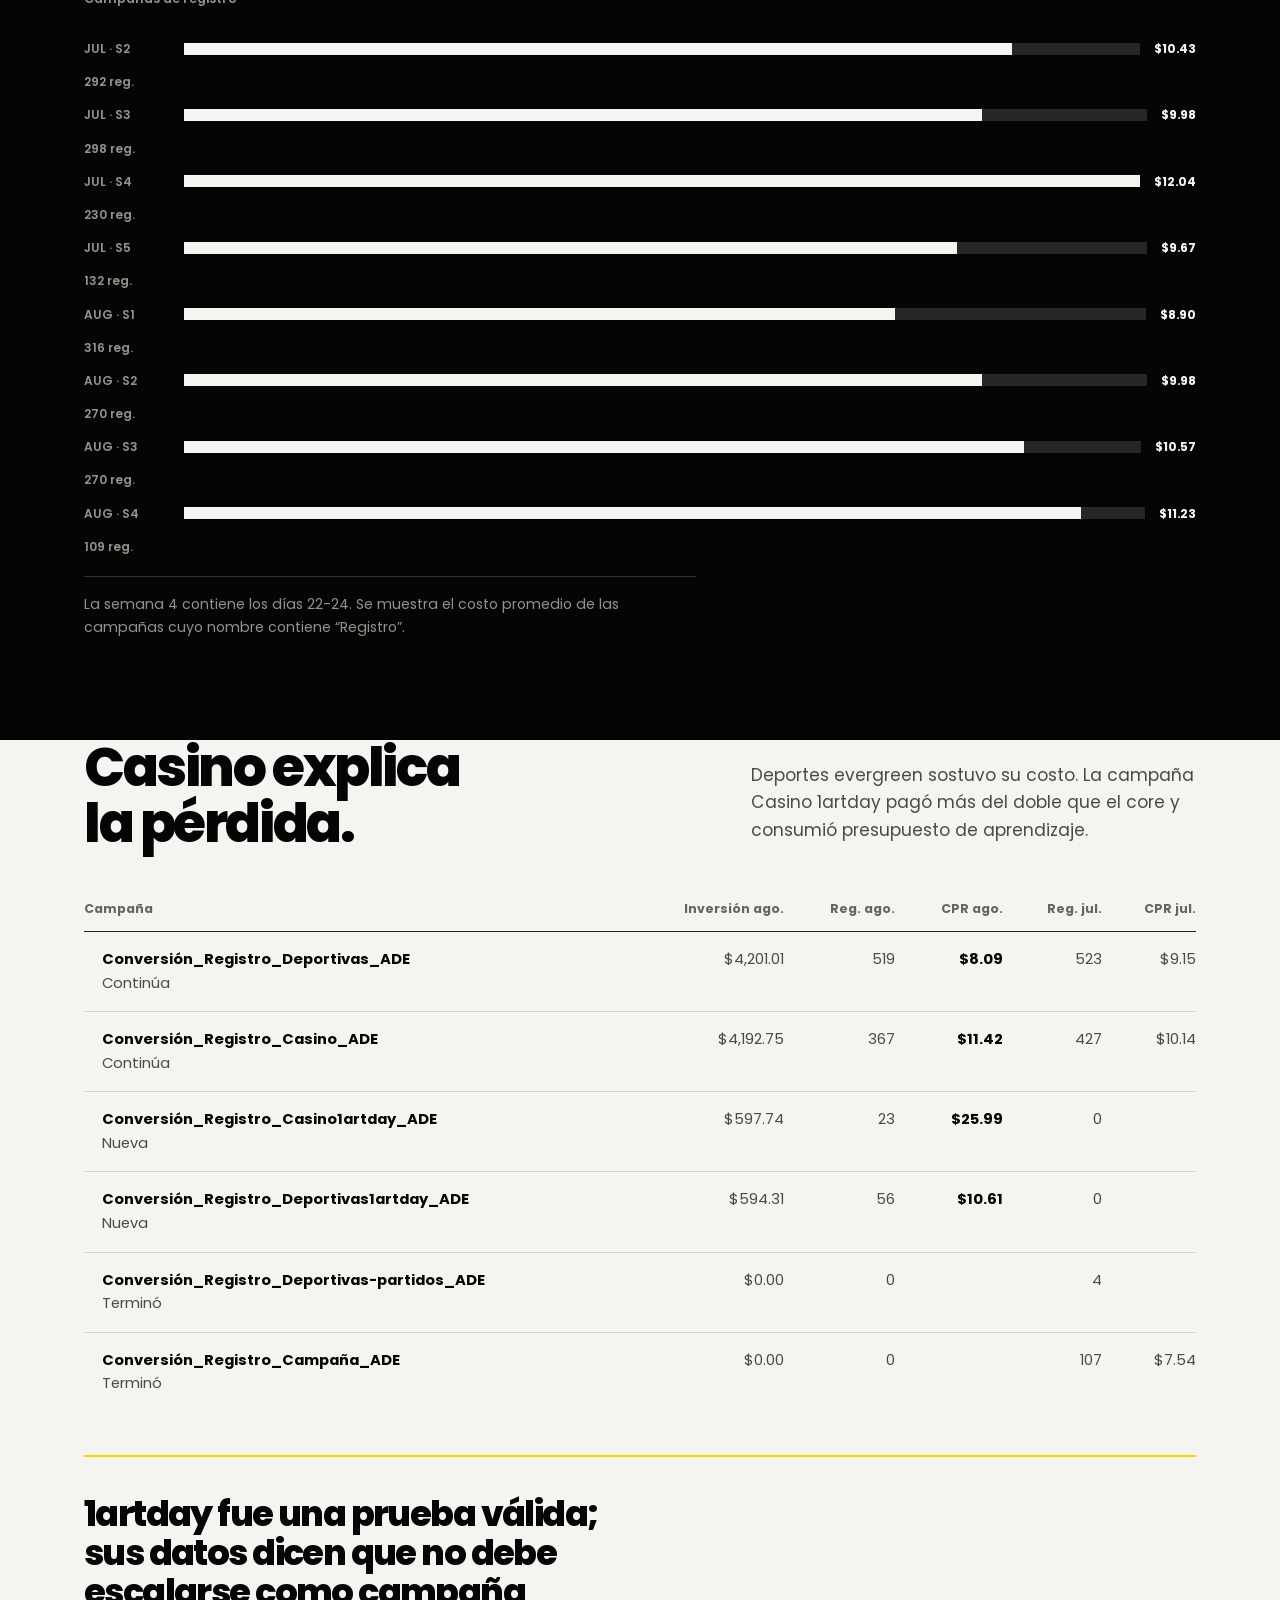
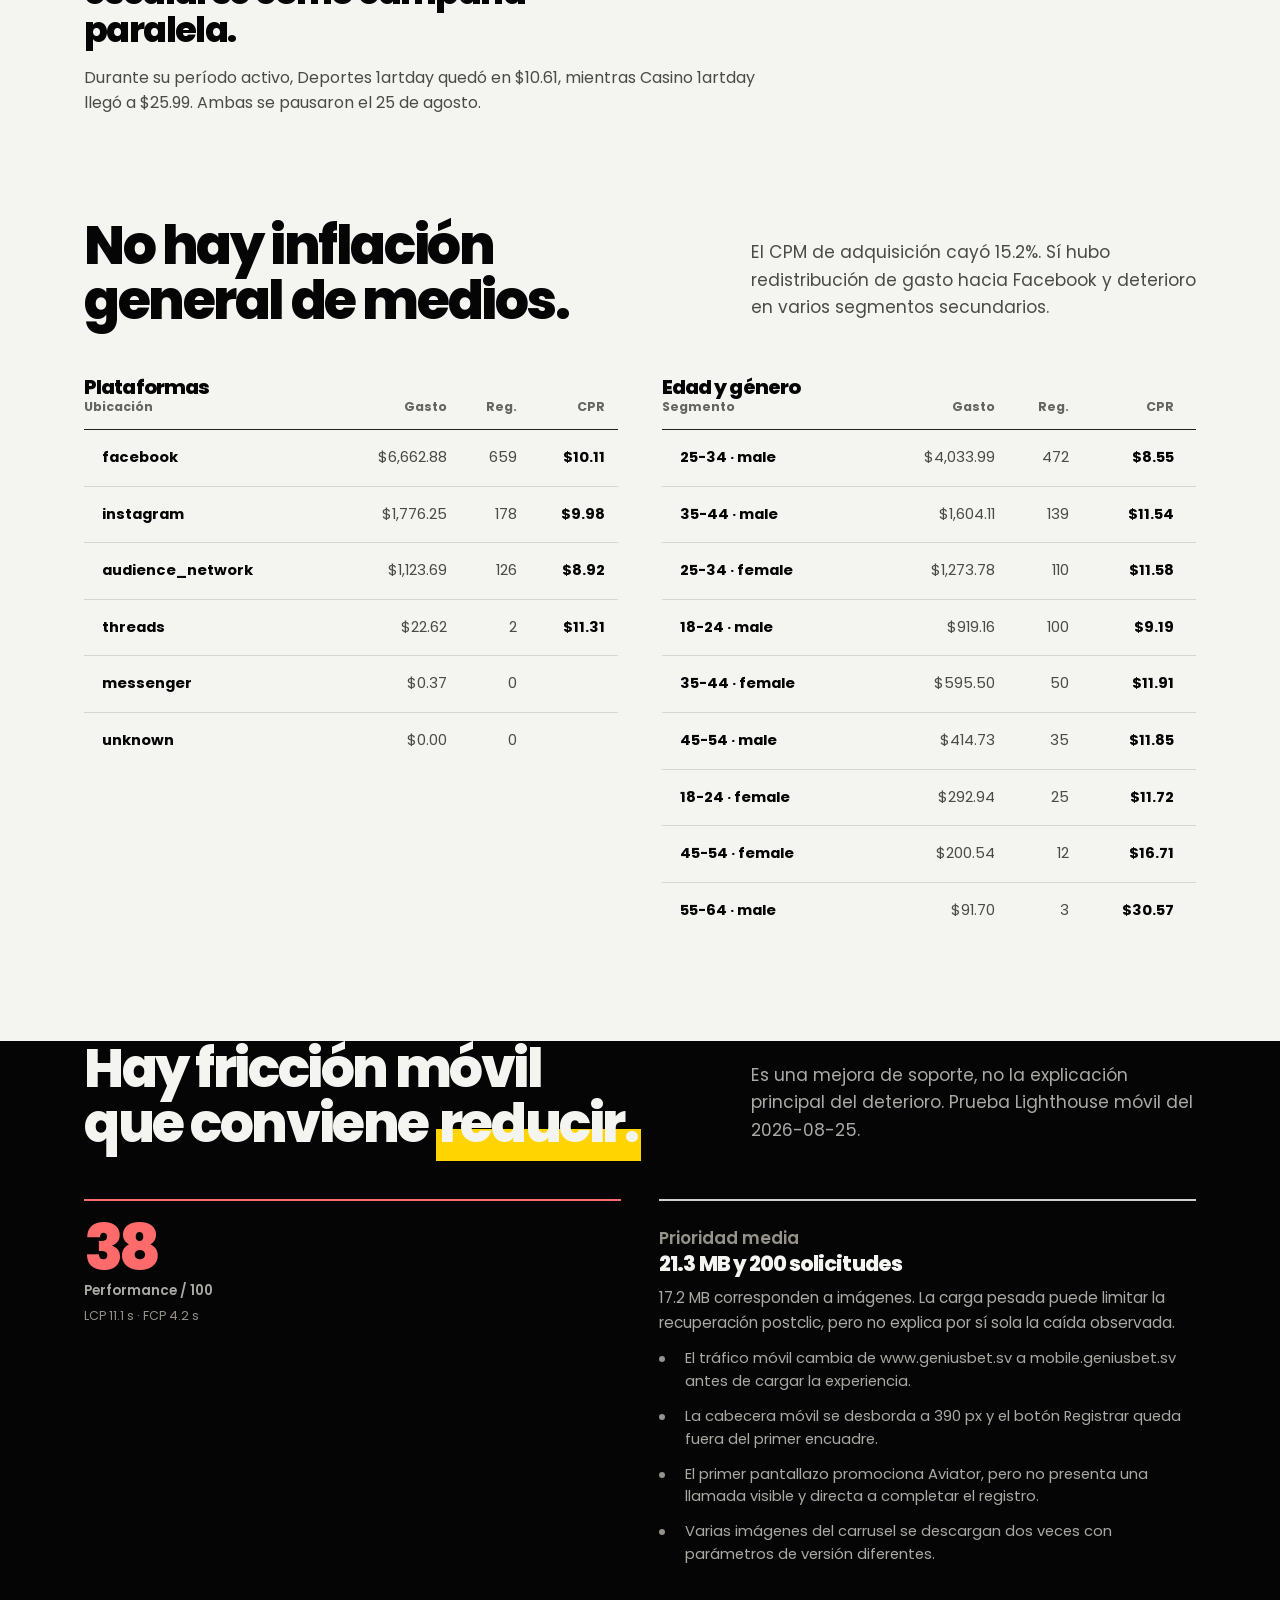
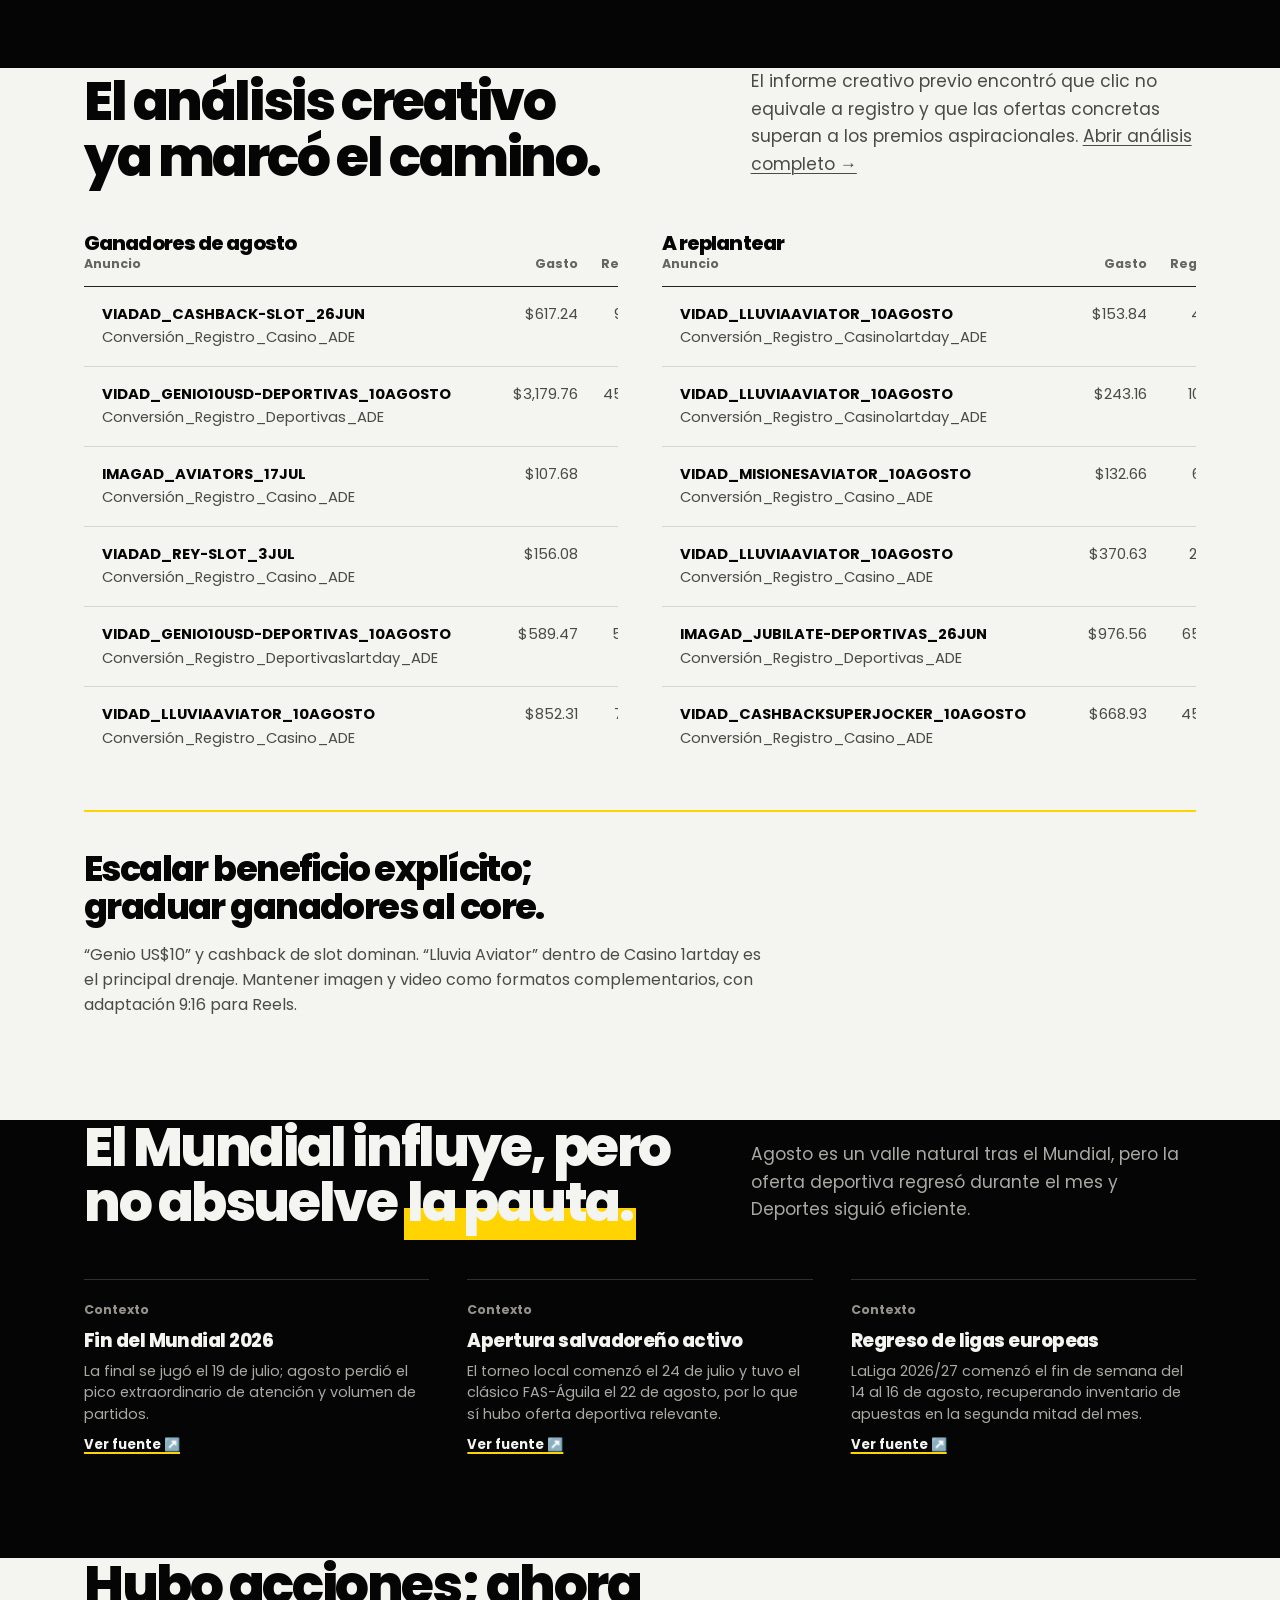
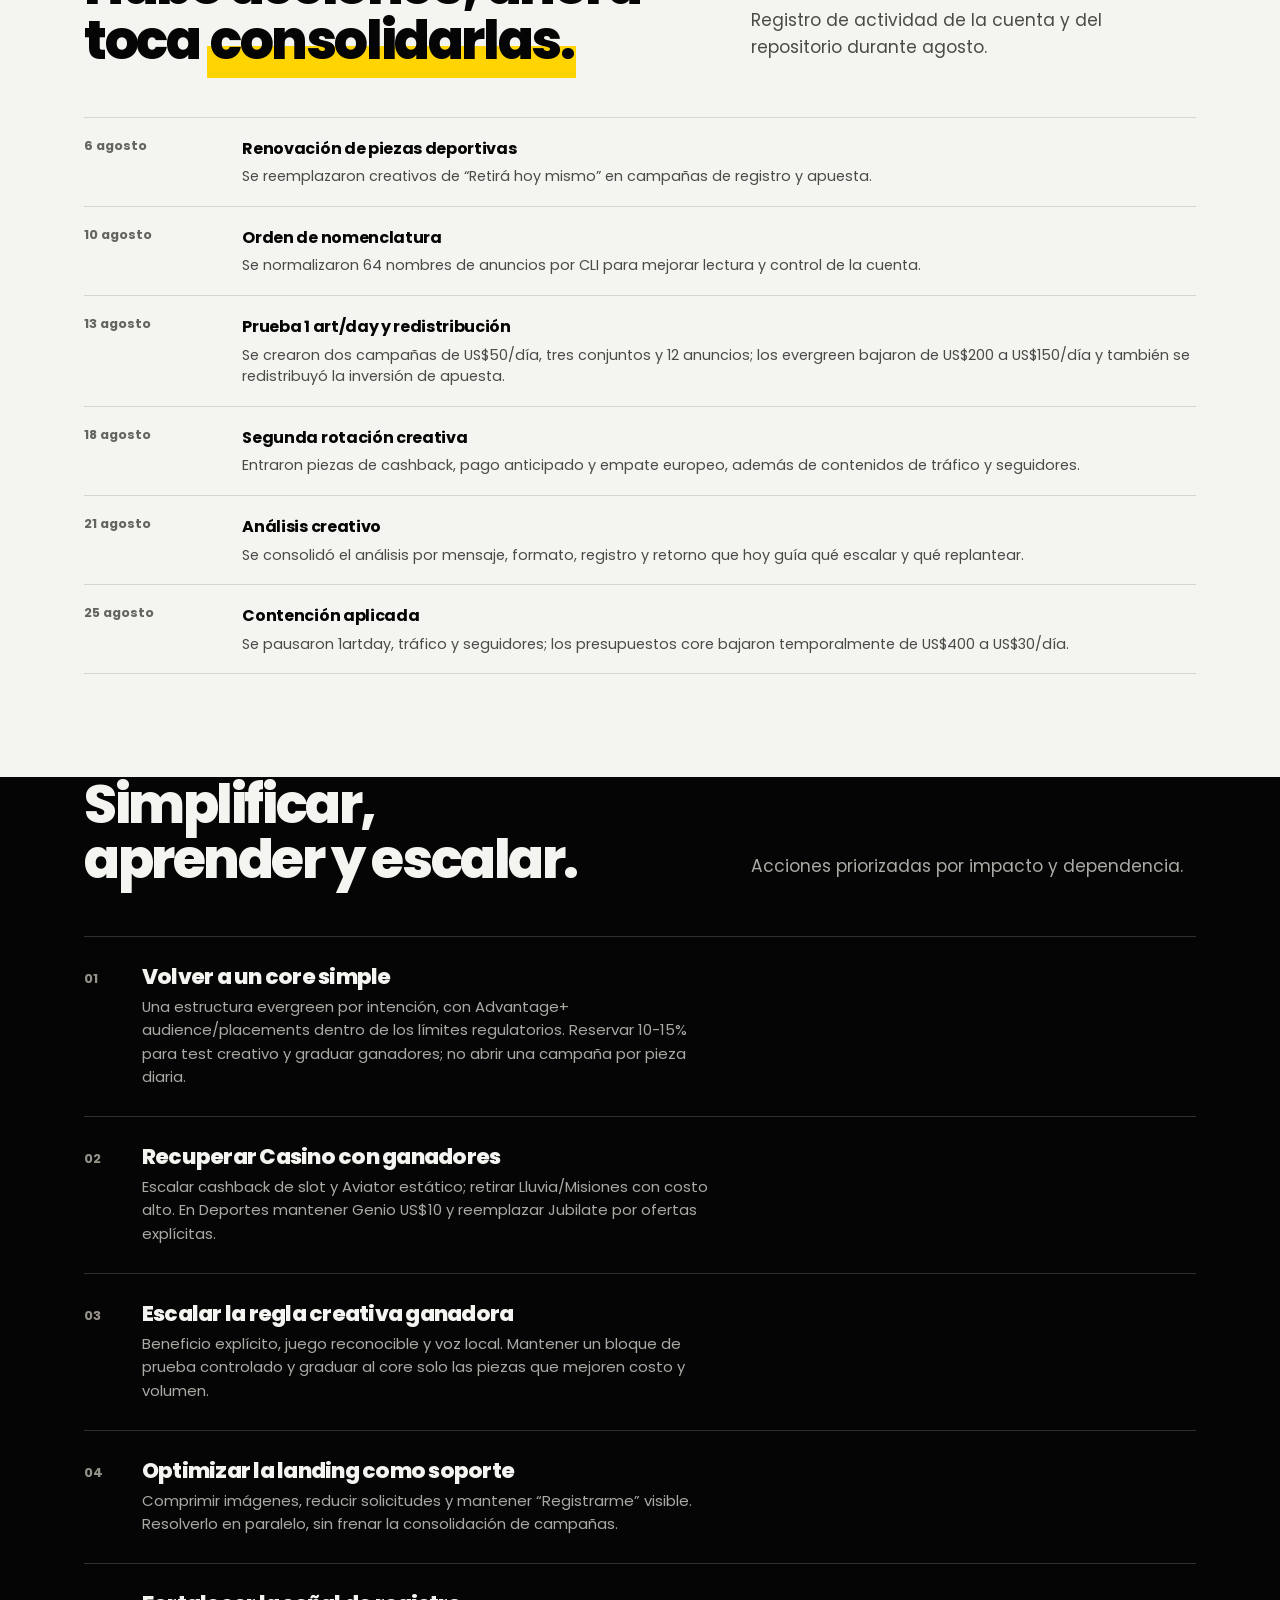
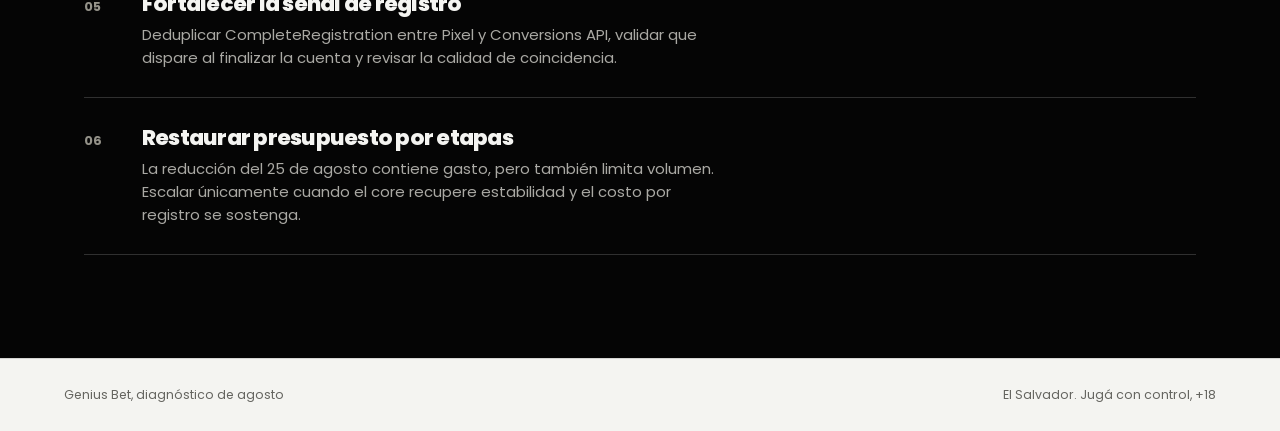
==== commit be11b37a: "Merge branch 'main' of https://github.com/adcomgroupco/genius" ====
--- a/diagnostico-agosto-2026.html
+++ b/diagnostico-agosto-2026.html
@@ -7,6 +7,7 @@
   <meta name="robots" content="noindex, nofollow">
   <meta name="theme-color" content="#f4f4f1">
   <title>Genius Bet | Diagnóstico de agosto 2026</title>
+<link rel="stylesheet" href="assets/css/adcom-tokens.css">
   <link rel="preconnect" href="https://fonts.gstatic.com" crossorigin>
   <link rel="stylesheet" href="https://fonts.googleapis.com/css2?family=Poppins:wght@400;500;600;700;800&display=swap">
   <link rel="stylesheet" href="styles.css">
--- a/assets/css/adcom-tokens.css
+++ b/assets/css/adcom-tokens.css
@@ -0,0 +1,609 @@
+/* ============================================================================
+   Sistema de diseno Adcom . SOLO TOKENS
+   ----------------------------------------------------------------------------
+   GENERADO. No lo edites: sync.ps1 lo reescribe extrayendolo de adcom.css,
+   que es la fuente de verdad. Para cambiar un token, cambialo alla.
+
+   Que es esto y por que existe
+   ----------------------------
+   Los documentos de cliente que ya estaban escritos traen su propio CSS
+   completo, con sus tablas, sus titulares y sus tarjetas resueltos a mano.
+   adcom.css declara reglas sobre elementos desnudos (table, img, h1..h4, p,
+   a): enlazarlo en uno de esos documentos le cambiaria cosas que ya estaban
+   bien. Este archivo trae los tokens y NADA mas.
+
+   Como se usa
+   -----------
+   1. En el <head>, ANTES del <style> propio del documento:
+        <link rel="stylesheet" href="assets/css/adcom-tokens.css">
+   2. En el :root del documento, apuntar sus tokens propios a los del sistema:
+        --yellow:var(--accent);  --gray-400:var(--fg-muted);  ...
+      Asi cada regla que ya existia resuelve al color y a la forma de la casa
+      sin reescribir una sola de esas reglas.
+
+   Ademas de los tokens, este archivo trae la familia tipografica (la unica
+   regla de elemento desnudo, sobre `body`, porque la tipografia es justo lo
+   que se quiere estandarizar), la .portada y seis componentes de cuerpo.
+   Es la pieza que fija el caracter del documento y esta acotada por clase
+   (ni un selector de elemento desnudo), asi que es seguro adoptarla en un
+   documento legado. Ver DESIGN.md, 'La portada'.
+
+   Un documento NUEVO no usa este archivo: enlaza adcom.css completo.
+   ========================================================================= */
+:root{
+  /* --- marca Adcom (bloqueada, idéntica en los dos suelos) ---
+     El amarillo viene del framework del área digital, que es la declaración
+     canónica de la marca. Coincide con genius. El #FFC000 que aparece en
+     gana, uan, yajuego y westfield es deriva y se corrige al migrar. */
+  --accent:#ffd400;
+  --accent-hi:#ffdf3d;          /* el amarillo al pasar el cursor */
+  --accent-ink:#3d3300;         /* texto SOBRE el amarillo · 8.8:1 en los dos */
+
+  /* ======================= SUELO PAPEL (por defecto) =======================
+     Contrastes medidos, no estimados. */
+  --ground:#f4f4f1;
+  --fg:#050505;                 /* 18.5:1 */
+  --fg-secondary:#4a4a47;       /* 8.1:1 · prosa secundaria, pasa AAA */
+  --fg-muted:#656560;           /* 5.3:1 sobre el suelo y 4.7:1 sobre --sunken.
+                                   Tiene que pasar en las dos: las etiquetas
+                                   viven también en filas y listas activas. */
+  --raised:#fcfcfa;             /* superficie elevada: la ficha */
+  --sunken:#e7e6e1;             /* superficie hundida: la pista de una barra */
+  --rule:rgba(5,5,5,.13);       /* regla que separa sin llamar la atención */
+  --rule-strong:rgba(5,5,5,.88);/* regla que abre una sección */
+  --scroll-thumb:#c6c5be;
+
+  /* Sobre papel el amarillo de marca da 1.3:1: es inservible como texto o
+     como relleno de barra. Para eso existe --accent-fg. */
+  --accent-fg:#7d6800;          /* el amarillo cuando es dato o texto · 4.9:1 */
+  --neg:#c2261c;                /* 5.3:1 · el dato que está mal */
+  --pos:#16693a;                /* 6.1:1 · el dato que está bien */
+
+  /* el único momento invertido de la página: el otro suelo */
+  --inv-ground:#050505;
+  --inv-fg:#f4f4f1;
+  --inv-secondary:#aaa9a4;
+  --inv-rule:rgba(244,244,241,.18);
+  --inv-rule-strong:rgba(244,244,241,.85);
+  --inv-accent:#ffd400;         /* sobre el slab oscuro el amarillo da 14.2:1 */
+
+  /* --- escala de gráfico (reservada) ---
+     Tres ranuras categóricas para un gráfico de varias series. NO es la
+     marca: el amarillo no entra aquí, porque el lector no sabría cuándo el
+     amarillo significa Adcom y cuándo significa "serie 2".
+     Validada sobre todos los pares: ver DESIGN.md. */
+  --serie-1:#2a78d6;
+  --serie-2:#eb6834;
+  --serie-3:#1baf7a;
+  --serie-fg:#050505;           /* texto encima de una serie · 6.4 / 4.6 / 7.2:1 */
+
+  /* --- rampa secuencial ---
+     Para un ORDEN, no para identidades: un embudo, una escala de intensidad,
+     una serie de etapas. Corre del suelo hacia el primer plano.
+     Regla de texto, idéntica en los dos suelos porque la rampa siempre va en
+     la misma dirección: los pasos 1 a 3 llevan --fg, el paso 4 lleva --ground.
+     Medido en papel: 16.3, 11.5, 7.1 y 8.1:1. */
+  --ramp-1:#e7e6e1;
+  --ramp-2:#c4c3bc;
+  --ramp-3:#9a9992;
+  --ramp-4:#4a4a47;
+
+  /* --- el shell de navegación lateral ---
+     Mueble persistente, no contenido: los documentos de educación con menú
+     lateral (rutas, tableros) llevan un riel de navegación fijo que NO seguía
+     el suelo del documento en el original (sidebar negra con .main blanco), y
+     aquí tampoco lo sigue. No es el mismo concepto que `.slab` — el slab es un
+     momento de contenido, una vez por documento; el shell es la estructura de
+     navegación, siempre presente mientras el documento tiene menú lateral.
+     Contraste medido: 17.6:1, 5.6:1, 13.6:1. */
+  --shell-bg:#0d0d0c;
+  --shell-fg:#f4f4f1;
+  --shell-fg-muted:#8a8a86;
+  --shell-rule:rgba(244,244,241,.12);
+  --shell-active:rgba(244,244,241,.08);
+
+  /* --- forma ---
+     Un sistema de forma con dos roles declarados, no una mezcla al gusto:
+       superficies y medios  ->  --radius
+       controles compactos   ->  --radius-sm
+       marcas de dato        ->  0, siempre (una barra cuadrada mide mejor)
+     Viene del framework del área digital (20/12px), un poco más contenido. */
+  --radius:12px;
+  --radius-sm:8px;
+
+  /* --- piso tipografico ---
+     Nada funcional por debajo de --fs-min, y nada de prosa por debajo de
+     --fs-body-min. No era regla escrita y los informes bajaban a 9.5px en
+     cabeceras de tabla y etiquetas de eje: ilegible en pantalla y peor
+     impreso. El piso se fija en rem para que respete el zoom del navegador. */
+  --fs-min:.75rem;              /* 12px · etiquetas, cabeceras, ejes */
+  --fs-body-min:.8rem;          /* 12.8px · prosa, notas al pie, subtextos.
+                                   Era .82rem. Se baja a .8 porque es lo que
+                                   usa raza en sus notas de ficha, y dos
+                                   decimas de pixel no son una diferencia de
+                                   legibilidad: tener DOS valores para el
+                                   mismo piso si lo es. */         /* 13px · prosa, notas al pie, subtextos */
+
+  /* --- escala de titular ---
+     El techo son 6rem y el tracking no baja de -.04em: por debajo de ahí las
+     letras pierden su forma. Se llega a "fuerte" con TAMAÑO y peso, y con
+     copy corto, no apretando el tracking. */
+  --fs-display:clamp(2.6rem,7vw,6rem);
+  --tk-display:-.04em;
+  --lh-display:.95;
+
+
+  /* --- escala de espacio ---
+     Siete pasos, y cada uno tiene un trabajo. Antes había 67 valores
+     verticales distintos, 40 de ellos clamp(): pares como
+     clamp(18px,2.4vw,26px) y clamp(16px,2vw,26px) hacían lo mismo con 2px de
+     diferencia, invisibles para el lector y caros de mantener.
+
+     Es el mismo arreglo que el framework del área digital hizo con su
+     tipografía, por la misma razón.
+
+     La regla de jerarquía: más espacio ARRIBA de un encabezado que abajo.
+     Una sección abre con --s-7 y separa su encabezado del contenido con
+     --s-5, así que la apertura siempre gana. */
+  --s-1:4px;                     /* dentro de una línea: icono a texto */
+  --s-2:8px;                     /* dentro de un grupo: etiqueta a dato */
+  --s-3:14px;                    /* elemento a elemento dentro de una ficha */
+  --s-4:clamp(18px,2.4vw,26px);  /* ficha a ficha, fila a fila */
+  --s-5:clamp(26px,3.4vw,44px);  /* bloque a bloque, encabezado a contenido */
+  --s-6:clamp(44px,6vw,84px);    /* apertura de una sección o de una portada */
+  --s-7:clamp(72px,8vw,128px);   /* entre franjas */
+  --s-col:clamp(24px,4vw,64px);  /* separación entre columnas anchas */
+
+  /* --- la tipografía ---
+     Va como token para que viaje a la capa adoptable: es la señal más
+     visible de que un documento es de la casa, y era justo la que no
+     llegaba a los documentos que solo pueden recibir tokens. */
+  --fuente:Poppins,ui-sans-serif,-apple-system,"Segoe UI",sans-serif,
+    "Segoe UI Emoji","Apple Color Emoji","Noto Color Emoji";
+  --fuente-mono:ui-monospace,SFMono-Regular,Menlo,Consolas,monospace;
+
+  /* --- medida y ritmo (idéntico en los dos suelos) --- */
+  --measure:68ch;               /* medida de lectura */
+  --gutter:clamp(20px,5vw,72px);
+  --max:1240px;
+  --step:var(--s-7);            /* alias heredado del paso de franja */
+  --ease:cubic-bezier(.2,.7,.3,1);
+  color-scheme:light;
+
+  /* --- alias heredados ---
+     El vocabulario se escribió con --ink y --paper. Se quedan como alias de
+     los roles para no reescribir catorce repos, y para que un documento que
+     cambia de suelo funcione sin tocar una línea de su CSS propio. */
+  --ink:var(--fg);
+  --paper:var(--ground);
+  --ink-secondary:var(--fg-secondary);
+  --ink-muted:var(--fg-muted);
+  --accent-deep:var(--accent-fg);
+  --inv-text:var(--inv-fg);
+  /* --- enfasis del titular ---
+     Se declara como token, no como selector de ancestro: el valor que
+     hereda un <em> es el del suelo MAS CERCANO, que es justo lo que
+     hace falta en un documento con franjas de los dos suelos. */
+  --em-fg:var(--fg);
+  --em-bg:linear-gradient(transparent 58%, var(--accent) 58%);
+  --em-pad:.06em
+
+}
+
+/* Suelo papel declarado a mano: hace falta para una franja clara dentro de un
+   documento en tinta. Repite los valores de :root a propósito, porque una
+   franja no puede depender de cuál sea el suelo de la página que la contiene. */
+[data-suelo="papel"],[data-roles="papel"],.section-light,.s-light{
+  --ground:#f4f4f1;
+  --fg:#050505;
+  --fg-secondary:#4a4a47;
+  --fg-muted:#656560;
+  --raised:#fcfcfa;
+  --sunken:#e7e6e1;
+  --rule:rgba(5,5,5,.13);
+  --rule-strong:rgba(5,5,5,.88);
+  --scroll-thumb:#c6c5be;
+  --accent-fg:#7d6800;
+  --neg:#c2261c;
+  --pos:#16693a;
+  --inv-ground:#050505;
+  --inv-fg:#f4f4f1;
+  --inv-secondary:#aaa9a4;
+  --inv-rule:rgba(244,244,241,.18);
+  --inv-rule-strong:rgba(244,244,241,.85);
+  --inv-accent:#ffd400;
+  --serie-1:#2a78d6;
+  --serie-2:#eb6834;
+  --serie-3:#1baf7a;
+  --serie-fg:#050505;
+  --ramp-1:#e7e6e1;
+  --ramp-2:#c4c3bc;
+  --ramp-3:#9a9992;
+  --ramp-4:#4a4a47;
+  color-scheme:light;
+  /* Los alias se REDECLARAN en cada suelo a proposito. Un alias es una
+     sustitucion que se resuelve donde se declara: si solo vive en :root,
+     su valor queda congelado en el suelo de la raiz y una franja del otro
+     suelo lo hereda ya resuelto, con el color contrario. */
+  --ink:var(--fg);
+  --paper:var(--ground);
+  --ink-secondary:var(--fg-secondary);
+  --ink-muted:var(--fg-muted);
+  --accent-deep:var(--accent-fg);
+  --inv-text:var(--inv-fg);
+  /* --- enfasis del titular ---
+     Se declara como token, no como selector de ancestro: el valor que
+     hereda un <em> es el del suelo MAS CERCANO, que es justo lo que
+     hace falta en un documento con franjas de los dos suelos. */
+  --em-fg:var(--fg);
+  --em-bg:linear-gradient(transparent 58%, var(--accent) 58%);
+  --em-pad:.06em
+}
+
+/* ========================== SUELO TINTA ===================================
+   Los mismos roles, resueltos contra un suelo oscuro. Se activa con
+   data-suelo="tinta" en el <html>. Nada más cambia. */
+[data-suelo="tinta"],[data-roles="tinta"],.section-dark,.s-dark{
+  --ground:#050505;
+  --fg:#f4f4f1;                 /* 18.5:1 · nunca #fff puro */
+  --fg-secondary:#aaa9a4;       /* 8.7:1 · el mismo que usa el .slab de genius */
+  --fg-muted:#949289;           /* 6.5:1 sobre el suelo y 4.9:1 sobre --sunken */
+  --raised:#141413;
+  --sunken:#262624;
+  --rule:rgba(244,244,241,.18);
+  --rule-strong:rgba(244,244,241,.85);
+  --scroll-thumb:#3a3a37;
+
+  /* Aquí el amarillo de marca YA es legible: 14.2:1 sobre el suelo. El
+     amarillo de dato y el de marca son el mismo, y por eso este suelo se ve
+     más asertivo que el papel. Es la razón de ser de este suelo. */
+  --accent-fg:var(--accent);
+  --neg:#ff6b6b;                /* 7.3:1 · #c2261c se queda en 3.5:1 aquí */
+  --pos:#2fb574;                /* 7.7:1 · #16693a se queda en 3.0:1 aquí */
+
+  --inv-ground:#f4f4f1;
+  --inv-fg:#050505;
+  --inv-secondary:#4a4a47;
+  --inv-rule:rgba(5,5,5,.16);
+  --inv-rule-strong:rgba(5,5,5,.88);
+  --inv-accent:#7d6800;         /* aquí el slab es CLARO: el amarillo de marca
+                                   daría 1.3:1 encima, así que va el profundo */
+
+  /* los mismos tres hues, escalonados para el suelo oscuro */
+  --serie-1:#3987e5;
+  --serie-2:#d95926;
+  --serie-3:#199e70;
+  --serie-fg:#050505;           /* 5.6 / 5.3 / 6.0:1 */
+
+  /* la misma rampa, del suelo oscuro hacia el primer plano claro.
+     Medido: 13.8, 9.7, 4.9 y 8.7:1 con la misma regla de texto. */
+  --ramp-1:#262624;
+  --ramp-2:#3f3e3b;
+  --ramp-3:#6b6a64;
+  --ramp-4:#aaa9a4;
+
+  color-scheme:dark;
+  /* Los alias se REDECLARAN en cada suelo a proposito. Un alias es una
+     sustitucion que se resuelve donde se declara: si solo vive en :root,
+     su valor queda congelado en el suelo de la raiz y una franja del otro
+     suelo lo hereda ya resuelto, con el color contrario. */
+  --ink:var(--fg);
+  --paper:var(--ground);
+  --ink-secondary:var(--fg-secondary);
+  --ink-muted:var(--fg-muted);
+  --accent-deep:var(--accent-fg);
+  --inv-text:var(--inv-fg);
+  /* Aqui el amarillo si puede ser texto: 14.2:1 sobre el suelo. Es el
+     enfasis que tenia el raza original. */
+  --em-fg:var(--accent);
+  --em-bg:none;
+  --em-pad:0
+}
+
+@media print{
+:root,[data-suelo],
+  .section-dark,.section-light,.s-dark,.s-light{
+    --ground:#fff;
+    --fg:#000;
+    --fg-secondary:#333;
+    --fg-muted:#555;
+    --raised:#fff;
+    --sunken:#e5e5e5;
+    --rule:rgba(0,0,0,.22);
+    --rule-strong:#000;
+    --accent-fg:#8a7500;
+    --neg:#a81f16;
+    --pos:#125c33;
+    --ramp-1:#ededed;
+    --ramp-2:#cfcfcf;
+    --ramp-3:#9a9a9a;
+    --ramp-4:#3c3c3c;
+    --serie-1:#1b5fae;
+    --serie-2:#b4451c;
+    --serie-3:#0f7c55;
+    /* En impresion las series se oscurecen para que la tinta rinda en papel, y
+       entonces el texto ENCIMA tiene que invertirse: con el #050505 de pantalla
+       daban 3.2, 3.7 y 3.9:1. Con blanco dan 6.4, 5.5 y 5.2:1. */
+    --serie-fg:#fff;
+    --inv-ground:#fff;
+    --inv-fg:#000;
+    --inv-secondary:#333;
+    --inv-rule:rgba(0,0,0,.22);
+    --inv-rule-strong:#000;
+    --inv-accent:#8a7500;
+    color-scheme:light;
+
+    /* Los alias, tambien aqui: si no se redeclaran, lo impreso usa los
+       del suelo de PANTALLA y se pierde el oscurecido para tinta. */
+    --ink:var(--fg);
+    --paper:var(--ground);
+    --ink-secondary:var(--fg-secondary);
+    --ink-muted:var(--fg-muted);
+    --accent-deep:var(--accent-fg);
+    --inv-text:var(--inv-fg);
+
+    /* Suelo blanco: vale el subrayado, no el amarillo como texto (1.4:1).
+       El amarillo de marca se rebaja a un tinte que la impresora rinde sin
+       tapar la letra, y el texto se queda en negro. */
+    --em-fg:#000;
+    --em-bg:linear-gradient(transparent 58%, #f0e6a8 58%);
+    --em-pad:.06em
+  }
+}
+
+/* ====================== COMPONENTE: PORTADA ====================== */
+/* Un suelo declarado tiene que PINTARSE. En adcom.css eso lo hace la regla de
+   franja del vocabulario base, que un documento legado no recibe. Sin ella,
+   data-suelo="tinta" cambia los tokens (el texto se vuelve claro) pero nadie
+   pinta el fondo: queda texto claro sobre blanco. Va solo el ATRIBUTO
+   canónico, no los nombres de clase heredados, porque un documento legado
+   recibe data-suelo únicamente donde se lo pongo a mano. */
+[data-suelo]{background:var(--ground); color:var(--fg)}
+
+/* -------------------------------------------------------------- portada ---
+   La portada del documento: la pieza que fija el carácter. Titular grande, el
+   amarillo como marcador sobre UNA PARTE del titular, entradilla, acciones, la
+   tira de cifras y la pieza gráfica al lado.
+
+   Estaba escrita en raza/styles.css, en un repo solo. Por eso ningún otro
+   documento se le parecía. Aquí es vocabulario.
+
+   Son DOS niveles, como cualquier franja del sistema:
+     .portada       sangra de borde a borde y pinta su suelo
+     .portada-wrap  acota el contenido a --max y lo centra
+   Meter la rejilla directamente en .portada deja el contenido pegado a los
+   bordes de la pantalla, y poner el max-width en la columna de texto la
+   centra DENTRO de su columna, que no es lo mismo. */
+.portada{
+  /* El inset horizontal va AQUI, en el elemento que pinta: el contenido no
+     debe tocar nunca el borde de la pintura. Si el canal se pone en el
+     envoltorio, el fondo llega hasta el borde y el detector lo canta.
+     Simetrico: una portada que es solo titular no puede dejar una franja
+     vacia debajo. Cuando hay cifras, son ellas las que agregan su aire. */
+  padding:var(--s-6) var(--gutter);
+  background:var(--ground); color:var(--fg)
+}
+.portada-wrap{
+  max-width:var(--max); margin-inline:auto;
+  display:grid; gap:var(--s-col); align-items:end;
+  grid-template-columns:minmax(0,1fr) minmax(0,.62fr)
+}
+/* Sin pieza gráfica la copia toma todo el ancho, sin dejar una columna vacía
+   ni obligar a buscar una foto de relleno. */
+.portada-wrap:not(:has(.portada-visual)){grid-template-columns:minmax(0,1fr)}
+.portada-copy{min-width:0}
+
+/* El antetítulo: cliente y tipo de documento. Ubica, no compite. */
+/* Corto, siempre: en mayúsculas la lectura se degrada con la longitud. Si no
+   cabe en unas tres palabras, la fecha y el detalle van en la entradilla. */
+.portada-kicker{
+  display:block; margin-bottom:var(--s-4);
+  font-size:.78rem; font-weight:600;
+  color:var(--fg-muted)
+}
+.portada h1{
+  font-size:var(--fs-display);
+  letter-spacing:var(--tk-display);
+  line-height:var(--lh-display);
+  max-width:18ch
+}
+/* El marcador amarillo. Arranca al 58% de la altura para que se lea como
+   trazo y no como fondo, y clona la decoración para cortarse bien al pasar
+   de línea. El <em> NO es énfasis tipográfico: es el marcador. */
+.portada-lede{
+  max-width:var(--measure); margin-top:var(--s-5);
+  color:var(--fg-secondary); font-size:clamp(1.05rem,1.55vw,1.22rem)
+}
+.portada-lede b{color:var(--fg)}
+.portada-acciones{display:flex; flex-wrap:wrap; gap:12px; margin-top:var(--s-5)}
+
+/* La tira de cifras es OPCIONAL, y la excepcion antes que la regla.
+   Va solo cuando el documento tiene dos o tres cifras que son su titular:
+   la inversion, el cumplimiento, el CPL. Si hay que estrujarse para llenarla
+   ("1 vista por pieza"), no va. La portada aloja el titulo; los datos se
+   rinden mas abajo, donde tienen su tabla y su contexto.
+
+   En rejilla y no en flex, para que las columnas midan igual y el aire entre
+   ellas sea real: en flex, dos cifras largas se tocaban. */
+.portada-cifras{
+  display:grid; gap:var(--s-5) var(--s-6);
+  grid-template-columns:repeat(auto-fit,minmax(min(100%,160px),1fr));
+  margin:var(--s-6) 0 0; padding-top:var(--s-5);
+  border-top:1px solid var(--rule)
+}
+.portada-cifras div{display:grid; gap:3px; min-width:0; padding:0; background:none; border:0}
+.portada-cifras dt{font-size:.82rem; color:var(--fg-muted); font-weight:500; order:2}
+.portada-cifras dd{
+  margin:0; color:var(--fg); font-size:1.35rem; font-weight:800;
+  letter-spacing:-.02em; order:1
+}
+/* La línea de apoyo de una cifra (contra qué se compara). Dentro del dd, para
+   que quede pegada a su número. Los informes la traían en
+   rgba(255,255,255,.35): 3.05:1 sobre el suelo oscuro. */
+.portada-cifras dd small{
+  display:block; margin-top:4px;
+  font-size:.8rem; font-weight:400; letter-spacing:0; color:var(--fg-muted)
+}
+.portada-cifras dd small b{color:var(--fg-secondary); font-weight:700}
+
+.portada-visual{position:relative; min-height:0; display:grid; place-items:center}
+.portada-pieza{width:min(100%,420px); z-index:1}
+/* Los anillos: forma, y quietos. Una rotación infinita no informa nada. */
+.orbita{
+  position:absolute; border:1px dashed var(--rule); border-radius:50%;
+  pointer-events:none
+}
+.orbita-1{width:min(92%,520px); aspect-ratio:1}
+.orbita-2{width:min(112%,640px); aspect-ratio:1}
+@media (max-width:820px){
+  .portada-wrap{grid-template-columns:minmax(0,1fr); align-items:start}
+  .portada-pieza{max-width:420px}
+  .orbita{display:none}
+}
+@media print{
+  .portada-wrap{grid-template-columns:minmax(0,1fr)}
+  .portada-acciones,.orbita{display:none}
+}
+
+/* ================== TIPOGRAFIA ================== */
+body{font-family:var(--fuente)}
+/* En el telefono una tabla ancha se desplaza DENTRO DE SI, no arrastra la
+   pagina. El sistema le pone min-width:620px para que las columnas no se
+   aplasten, y eso, sin contenedor propio, sacaba el cuerpo entero de la
+   ventana: medido, 390px de ventana contra 636 de tabla. Convertida en su
+   propio contenedor de scroll, la regla de los 620 sigue valiendo y el
+   cuerpo deja de moverse.
+
+   Va aqui, en la capa adoptable, porque los documentos que mas tablas tienen
+   son justo los que solo pueden recibir tokens. */
+@media (max-width:560px){
+  table{display:block; overflow-x:auto; -webkit-overflow-scrolling:touch}
+}
+/* El navegador le da a <small> el 80% del tamano heredado, asi que dentro de
+   una etiqueta que ya esta en el piso (12px) cae a 10px. El piso deja de ser
+   un piso. Se fija: <small> es letra pequena, no letra ilegible.
+
+   Es el segundo y ultimo selector de elemento desnudo de esta capa, y va por
+   la misma razon que el primero: corrige algo que el documento no eligio,
+   sino que heredo del navegador. */
+small{font-size:var(--fs-min)}
+
+/* ============== COMPONENTES DE CUERPO ============== */
+/* ------------------------------------------------- titulillo de seccion ---
+   Abre una seccion. Es tipografia, NO una pastilla de color: gana lo tenia
+   como recuadro amarillo en mayusculas y eso compite con el titular de la
+   portada en vez de subordinarse a el. El amarillo va en el <em>, igual que
+   en la portada, y sobre una parte.
+
+     <div class="titulo-seccion">
+       <h2>Donde se puso <em>la plata</em></h2>
+       <p>El complemento del titular, si hace falta.</p>
+     </div>
+
+   El parrafo va al lado en pantalla ancha, no debajo: es complemento del
+   titular y tiene que leerse con el. */
+.titulo-seccion{
+  display:grid; gap:var(--s-4) var(--s-col); align-items:start;
+  grid-template-columns:minmax(0,1fr);
+  margin:0 0 var(--s-5)
+}
+.titulo-seccion:has(> p){grid-template-columns:minmax(0,1.15fr) minmax(0,.85fr)}
+.titulo-seccion h2{
+  margin:0; font-size:clamp(1.6rem,3.4vw,2.6rem);
+  letter-spacing:-.035em; line-height:1.05; max-width:22ch; text-wrap:balance
+}
+.titulo-seccion > p{
+  margin:0; max-width:46ch; color:var(--fg-secondary);
+  font-size:clamp(.95rem,1.2vw,1.05rem); align-self:end
+}
+.titulo-seccion > p b{color:var(--fg)}
+
+/* -------------------------------------------------------------- la ficha ---
+   Superficie elevada con una regla fina. Se distingue por eso, NO por una
+   franja de color al borde ni por un fondo hundido: un fondo igual al de la
+   pagina no eleva nada, y la franja sobre esquina redonda se lee como
+   pestana suelta.
+
+     <article class="panel-dato"> … </article>
+     <article class="panel-dato es-acento"> … </article>   una sola por grupo */
+.panel-dato{
+  background:var(--raised); border:1px solid var(--rule);
+  border-radius:var(--radius); padding:var(--s-5)
+}
+/* El acento se aplica al RELLENO, no al borde: una ficha amarilla entera
+   destaca de verdad, y su texto tiene pareja definida (--accent-ink, 8.8:1).
+   Se usa una vez por grupo, si no deja de destacar. */
+.panel-dato.es-acento{
+  background:var(--accent); border-color:var(--accent); color:var(--accent-ink)
+}
+.panel-dato.es-acento :is(h2,h3,h4,strong,b){color:var(--accent-ink)}
+
+/* --------------------------------------------------------- tira de cifras ---
+   Dos o tres cifras en fila, con una regla arriba. Las mismas reglas que la
+   tira de la portada, para que una cifra se lea igual en toda la casa. */
+.tira-cifras{
+  display:grid; gap:var(--s-5) var(--s-6);
+  grid-template-columns:repeat(auto-fit,minmax(min(100%,160px),1fr));
+  margin:var(--s-5) 0 0; padding-top:var(--s-5);
+  border-top:1px solid var(--rule)
+}
+.tira-cifras div{display:grid; gap:3px; min-width:0}
+.tira-cifras dt{font-size:var(--fs-min); color:var(--fg-muted); font-weight:500; order:2}
+.tira-cifras dd{
+  margin:0; color:var(--fg); font-size:clamp(1.3rem,2.4vw,1.9rem);
+  font-weight:800; letter-spacing:-.02em; order:1
+}
+.tira-cifras dd small{
+  display:block; margin-top:4px; font-size:var(--fs-body-min);
+  font-weight:400; letter-spacing:0; color:var(--fg-muted)
+}
+.tira-cifras dd small b{color:var(--fg-secondary); font-weight:700}
+
+/* ------------------------------------------------------------- el rotulo ---
+   La etiqueta corta: un estado, un canal, un periodo. En minuscula: en
+   versales la lectura se degrada, y estas acaban llevando frases. */
+.rotulo{
+  display:inline-block; padding:4px 10px;
+  border:1px solid var(--rule); border-radius:var(--radius-sm);
+  font-size:var(--fs-min); font-weight:600; color:var(--fg-secondary);
+  background:var(--raised)
+}
+.rotulo.es-acento{background:var(--accent); border-color:var(--accent); color:var(--accent-ink)}
+.rotulo.es-bien{color:var(--pos)}
+.rotulo.es-mal{color:var(--neg)}
+
+/* ------------------------------------------------------------- el aviso ---
+   Lo que hay que leer aunque se salte el resto. Enmarcado con el acento
+   COMPLETO, no con una barra lateral gruesa: la barra sobre esquina redonda
+   se lee como pestana, y es un patron fechado. */
+.bloque-aviso{
+  border:1px solid var(--accent); border-radius:var(--radius);
+  padding:var(--s-5); background:var(--raised); color:var(--fg-secondary)
+}
+.bloque-aviso :is(h2,h3,h4){margin:0 0 8px; font-size:1.05rem; color:var(--fg)}
+.bloque-aviso b,.bloque-aviso strong{color:var(--fg)}
+
+/* ------------------------------------------------------------- la tabla ---
+   Abierta. Sin caja, sin esquina redonda, sin cabecera de relleno oscuro:
+   la estructura la da la regla bajo el encabezado. El relleno oscuro con
+   texto en rol es lo que producia cabeceras invisibles al imprimir. */
+.tabla-abierta{overflow-x:auto; margin:var(--s-5) 0}
+.tabla-abierta table{width:100%; border-collapse:collapse}
+.tabla-abierta th{
+  text-align:left; font-size:var(--fs-min); font-weight:700; color:var(--fg-muted);
+  text-transform:none; padding:0 14px 12px 0;
+  border-bottom:1px solid var(--rule-strong); white-space:nowrap
+}
+.tabla-abierta td{
+  padding:12px 14px 12px 0; color:var(--fg-secondary);
+  border-bottom:1px solid var(--rule); vertical-align:top
+}
+.tabla-abierta tr:last-child td{border-bottom:0}
+.tabla-abierta .es-total td{color:var(--fg); font-weight:800; border-top:1px solid var(--rule-strong)}
+/* Las marcas de dato no redondean: una barra cuadrada mide mejor. */
+.tabla-abierta .barra{height:6px; background:var(--sunken); border-radius:0}
+.tabla-abierta .barra i{display:block; height:100%; background:var(--accent-fg)}
+
+@media (max-width:820px){
+  .titulo-seccion:has(> p){grid-template-columns:minmax(0,1fr)}
+}
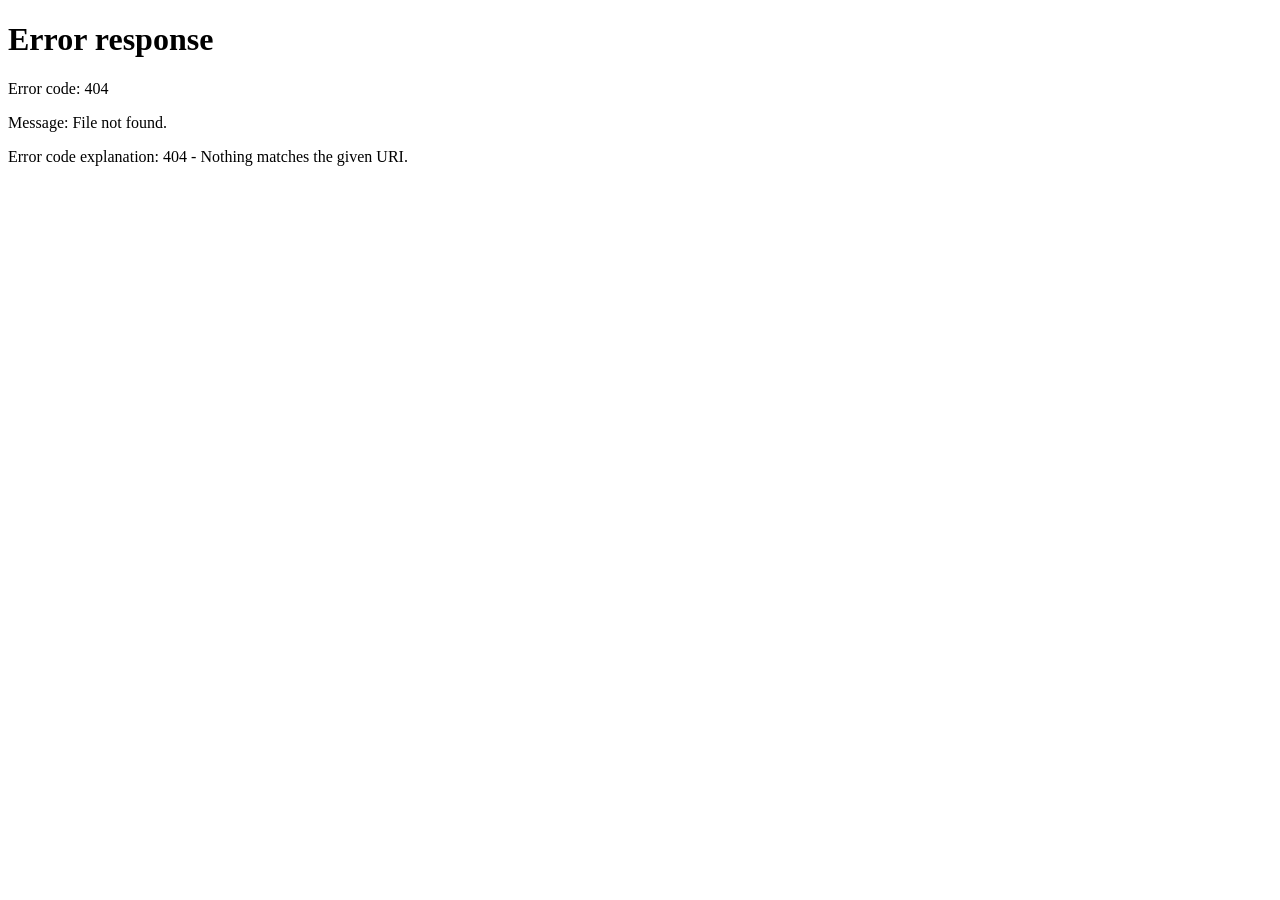
==== commit e78012c1: "Reorganiza HTML en carpetas por tipo, con redirects en las rutas viejas Co-Authored-By: Claude Sonne" ====
--- a/diagnostico-agosto-2026.html
+++ b/diagnostico-agosto-2026.html
@@ -1,140 +1,14 @@
 <!doctype html>
 <html lang="es">
 <head>
-  <meta charset="utf-8">
-  <meta name="viewport" content="width=device-width, initial-scale=1">
-  <meta name="description" content="Por qué bajaron los registros en agosto.">
-  <meta name="robots" content="noindex, nofollow">
-  <meta name="theme-color" content="#f4f4f1">
-  <title>Genius Bet | Diagnóstico de agosto 2026</title>
-<link rel="stylesheet" href="assets/css/adcom-tokens.css">
-  <link rel="preconnect" href="https://fonts.gstatic.com" crossorigin>
-  <link rel="stylesheet" href="https://fonts.googleapis.com/css2?family=Poppins:wght@400;500;600;700;800&display=swap">
-  <link rel="stylesheet" href="styles.css">
+<meta charset="utf-8">
+<meta name="viewport" content="width=device-width, initial-scale=1">
+<meta name="robots" content="noindex">
+<meta http-equiv="refresh" content="0;url=informes/diagnostico-agosto-2026.html">
+<link rel="canonical" href="informes/diagnostico-agosto-2026.html">
 <link rel="icon" type="image/png" href="[data-uri]">
+<title>Redirigiendo</title>
+<script>location.replace('informes/diagnostico-agosto-2026.html'.replace(/\.html$/, '') + location.search + location.hash);</script>
 </head>
-<body>
-
-<a class="skip-link" href="#diagnostico">Saltar al diagnóstico</a>
-<header class="masthead">
- <a class="wordmark" href="index.html"><i></i>Genius Bet <span>informes</span></a>
- <nav aria-label="Secciones">
- <a href="index.html">Índice</a>
- <a href="#volumen">Volumen</a>
- <a href="#eficiencia">Eficiencia</a>
- <a href="#creativo">Creatividad</a>
- <a href="#plan">El plan</a>
- </nav>
- <span class="stamp">Agosto 2026</span>
-</header>
-<main>
-<section class="s-dark diag-hero">
- <div class="inner">
- <h1>No fue la subasta. <em>Fue la estructura.</em></h1>
- <p class="hero-lead">Las campañas de adquisición produjeron <b>965 registros</b>, 9.0% menos que en el mismo corte de julio, y el costo subió a <b>$9.93</b>. La ruptura se concentra después del cambio del 13 de agosto y en Casino; el costo de subasta, en cambio, bajó.</p>
- <dl class="hero-stats">
- <div><dt>Inversión adquisición</dt><dd>$9,585.81<small>-3.4% vs. julio</small></dd></div>
- <div><dt>Registros adquisición</dt><dd>965<small>-9.0% vs. julio</small></dd></div>
- <div><dt>Costo por registro</dt><dd>$9.93<small>+6.2% vs. julio</small></dd></div>
- <div><dt>Costo de subasta</dt><dd>$2.97<small>-15.2% vs. julio</small></dd></div>
- </dl>
- </div>
-</section>
-
-<section class="s-light" id="diagnostico">
- <div class="inner">
- <div class="s-head"><div><h2>Menor volumen con subasta <em>más barata.</em></h2></div><p>Si CPM y costo por visita mejoran, pero el costo por registro empeora, el problema está en la calidad o en lo que ocurre después del clic.</p></div>
- <div class="metric-grid">
- <div class="metric-card"><span>Inversión</span><strong>$9,585.81</strong><b class="delta good">-3.4% vs. julio</b><small>Solo campañas Registro</small></div>
- <div class="metric-card"><span>Registros</span><strong>965</strong><b class="delta bad">-9.0% vs. julio</b><small>Meta atribuidos</small></div>
- <div class="metric-card"><span>Costo / registro</span><strong>$9.93</strong><b class="delta bad">+6.2% vs. julio</b><small>Eficiencia de adquisición</small></div>
- <div class="metric-card"><span>CPM</span><strong>$2.97</strong><b class="delta good">-15.2% vs. julio</b><small>Costo de subasta</small></div>
- <div class="metric-card"><span>Alcance</span><strong>557,046</strong><b class="delta good">+11.5% vs. julio</b><small>Personas alcanzadas</small></div>
- <div class="metric-card"><span>Clics al enlace</span><strong>38,730</strong><b class="delta bad">-15.7% vs. julio</b><small>Respuesta al anuncio</small></div>
- <div class="metric-card"><span>Reg. / visita</span><strong>5.4%</strong><b class="delta good">+9.4% vs. julio</b><small>Conversión postclic</small></div>
- <div class="metric-card"><span>Cuenta completa</span><strong>1,414</strong><b class="delta good">+4.4% vs. julio</b><small>Incluye atribución en Apuesta</small></div>
- </div>
- </div>
-</section>
-
-<section class="s-dark">
- <div class="inner">
- <div class="s-head"><div><h2>Después del 13, mismo gasto, <em>menos registros.</em></h2></div><p>Comparamos el promedio diario del 1-12 con el 14-24 de agosto, omitiendo el día de cambio.</p></div>
- <div class="flow">
- <div><span>Antes · gasto/día</span><strong>$397.91</strong><small>$9.20 por registro</small></div>
- <div><span>Antes · registros/día</span><strong>43.2</strong><small>7.3% de visita a registro</small></div>
- <div><span>Después · gasto/día</span><strong>$400.12</strong><small>+0.6%</small></div>
- <div><span>Después · registros/día</span><strong>37.4</strong><small>-13.6% · CPR +16.4%</small></div>
- </div>
- <div class="chart" style="margin-top:18px"><div class="chart-top"><div><span class="chart-kicker">Campañas de registro</span><h3>Costo por semana</h3></div><span class="chart-hint">La tendencia empeora dentro de agosto</span></div><div class="week-list"><div class="week-row"><span>JUL · S2</span><div class="week-track"><i style="width:86.6%"></i></div><strong>$10.43</strong><small>292 reg.</small></div><div class="week-row"><span>JUL · S3</span><div class="week-track"><i style="width:82.9%"></i></div><strong>$9.98</strong><small>298 reg.</small></div><div class="week-row"><span>JUL · S4</span><div class="week-track"><i style="width:100.0%"></i></div><strong>$12.04</strong><small>230 reg.</small></div><div class="week-row"><span>JUL · S5</span><div class="week-track"><i style="width:80.3%"></i></div><strong>$9.67</strong><small>132 reg.</small></div><div class="week-row"><span>AUG · S1</span><div class="week-track"><i style="width:73.9%"></i></div><strong>$8.90</strong><small>316 reg.</small></div><div class="week-row"><span>AUG · S2</span><div class="week-track"><i style="width:82.9%"></i></div><strong>$9.98</strong><small>270 reg.</small></div><div class="week-row"><span>AUG · S3</span><div class="week-track"><i style="width:87.7%"></i></div><strong>$10.57</strong><small>270 reg.</small></div><div class="week-row"><span>AUG · S4</span><div class="week-track"><i style="width:93.3%"></i></div><strong>$11.23</strong><small>109 reg.</small></div></div><p class="chart-foot">La semana 4 contiene los días 22-24. Se muestra el costo promedio de las campañas cuyo nombre contiene “Registro”.</p></div>
- </div>
-</section>
-
-<section class="s-light">
- <div class="inner">
- <div class="s-head"><div><h2>Casino explica la pérdida.</h2></div><p>Deportes evergreen sostuvo su costo. La campaña Casino 1artday pagó más del doble que el core y consumió presupuesto de aprendizaje.</p></div>
- <div class="table-wrap"><table><thead><tr><th>Campaña</th><th>Inversión ago.</th><th>Reg. ago.</th><th>CPR ago.</th><th>Reg. jul.</th><th>CPR jul.</th></tr></thead><tbody><tr><td><b>Conversión_Registro_Deportivas_ADE</b><br><span class='table-sub'>Continúa</span></td><td>$4,201.01</td><td>519</td><td><b>$8.09</b></td><td>523</td><td>$9.15</td></tr><tr><td><b>Conversión_Registro_Casino_ADE</b><br><span class='table-sub'>Continúa</span></td><td>$4,192.75</td><td>367</td><td><b>$11.42</b></td><td>427</td><td>$10.14</td></tr><tr><td><b>Conversión_Registro_Casino1artday_ADE</b><br><span class='table-sub'>Nueva</span></td><td>$597.74</td><td>23</td><td><b>$25.99</b></td><td>0</td><td> </td></tr><tr><td><b>Conversión_Registro_Deportivas1artday_ADE</b><br><span class='table-sub'>Nueva</span></td><td>$594.31</td><td>56</td><td><b>$10.61</b></td><td>0</td><td> </td></tr><tr><td><b>Conversión_Registro_Deportivas-partidos_ADE</b><br><span class='table-sub'>Terminó</span></td><td>$0.00</td><td>0</td><td><b> </b></td><td>4</td><td> </td></tr><tr><td><b>Conversión_Registro_Campaña_ADE</b><br><span class='table-sub'>Terminó</span></td><td>$0.00</td><td>0</td><td><b> </b></td><td>107</td><td>$7.54</td></tr></tbody></table></div>
- <div class="quote"><p>1artday fue una prueba válida; sus datos dicen que no debe escalarse como campaña paralela.</p><p class="sub">Durante su período activo, Deportes 1artday quedó en $10.61, mientras Casino 1artday llegó a $25.99. Ambas se pausaron el 25 de agosto.</p></div>
- </div>
-</section>
-
-<section class="s-light">
- <div class="inner">
- <div class="s-head"><div><h2>No hay inflación general de medios.</h2></div><p>El CPM de adquisición cayó 15.2%. Sí hubo redistribución de gasto hacia Facebook y deterioro en varios segmentos secundarios.</p></div>
- <div class="duo">
- <div><h3>Plataformas</h3><div class="table-wrap"><table><thead><tr><th>Ubicación</th><th>Gasto</th><th>Reg.</th><th>CPR</th><th>Δ CPR</th></tr></thead><tbody><tr><td><b>facebook</b></td><td>$6,662.88</td><td>659</td><td><b>$10.11</b></td><td><span class='delta bad'>+13.5%</span></td></tr><tr><td><b>instagram</b></td><td>$1,776.25</td><td>178</td><td><b>$9.98</b></td><td><span class='delta bad'>+11.2%</span></td></tr><tr><td><b>audience_network</b></td><td>$1,123.69</td><td>126</td><td><b>$8.92</b></td><td><span class='delta good'>-13.9%</span></td></tr><tr><td><b>threads</b></td><td>$22.62</td><td>2</td><td><b>$11.31</b></td><td><span class='delta bad'>+40.8%</span></td></tr><tr><td><b>messenger</b></td><td>$0.37</td><td>0</td><td><b> </b></td><td><span class='delta bad'>+0.0%</span></td></tr><tr><td><b>unknown</b></td><td>$0.00</td><td>0</td><td><b> </b></td><td><span class='delta bad'>+0.0%</span></td></tr></tbody></table></div></div>
- <div><h3>Edad y género</h3><div class="table-wrap"><table><thead><tr><th>Segmento</th><th>Gasto</th><th>Reg.</th><th>CPR</th><th>Δ CPR</th></tr></thead><tbody><tr><td><b>25-34 · male</b></td><td>$4,033.99</td><td>472</td><td><b>$8.55</b></td><td><span class='delta good'>-5.3%</span></td></tr><tr><td><b>35-44 · male</b></td><td>$1,604.11</td><td>139</td><td><b>$11.54</b></td><td><span class='delta bad'>+18.2%</span></td></tr><tr><td><b>25-34 · female</b></td><td>$1,273.78</td><td>110</td><td><b>$11.58</b></td><td><span class='delta bad'>+10.4%</span></td></tr><tr><td><b>18-24 · male</b></td><td>$919.16</td><td>100</td><td><b>$9.19</b></td><td><span class='delta bad'>+21.3%</span></td></tr><tr><td><b>35-44 · female</b></td><td>$595.50</td><td>50</td><td><b>$11.91</b></td><td><span class='delta bad'>+26.5%</span></td></tr><tr><td><b>45-54 · male</b></td><td>$414.73</td><td>35</td><td><b>$11.85</b></td><td><span class='delta bad'>+2.0%</span></td></tr><tr><td><b>18-24 · female</b></td><td>$292.94</td><td>25</td><td><b>$11.72</b></td><td><span class='delta bad'>+27.3%</span></td></tr><tr><td><b>45-54 · female</b></td><td>$200.54</td><td>12</td><td><b>$16.71</b></td><td><span class='delta bad'>+36.2%</span></td></tr><tr><td><b>55-64 · male</b></td><td>$91.70</td><td>3</td><td><b>$30.57</b></td><td><span class='delta bad'>+327.1%</span></td></tr></tbody></table></div></div>
- </div>
- </div>
-</section>
-
-<section class="s-dark" id="landing">
- <div class="inner">
- <div class="s-head"><div><h2>Hay fricción móvil que conviene <em>reducir.</em></h2></div><p>Es una mejora de soporte, no la explicación principal del deterioro. Prueba Lighthouse móvil del 2026-08-25.</p></div>
- <div class="landing-grid">
- <div class="lab-score"><strong>38</strong><span>Performance / 100</span><small>LCP 11.1 s · FCP 4.2 s</small></div>
- <article class="panel"><span class="tag tag-mid">Prioridad media</span><h3>21.3 MB y 200 solicitudes</h3><p>17.2 MB corresponden a imágenes. La carga pesada puede limitar la recuperación postclic, pero no explica por sí sola la caída observada.</p><ul class="audit-list"><li>El tráfico móvil cambia de www.geniusbet.sv a mobile.geniusbet.sv antes de cargar la experiencia.</li><li>La cabecera móvil se desborda a 390 px y el botón Registrar queda fuera del primer encuadre.</li><li>El primer pantallazo promociona Aviator, pero no presenta una llamada visible y directa a completar el registro.</li><li>Varias imágenes del carrusel se descargan dos veces con parámetros de versión diferentes.</li></ul></article>
- </div>
- </div>
-</section>
-
-<section class="s-light">
- <div class="inner">
- <div class="s-head"><div><h2>El análisis creativo ya marcó el camino.</h2></div><p>El informe creativo previo encontró que clic no equivale a registro y que las ofertas concretas superan a los premios aspiracionales. <a href="informe-creativo.html">Abrir análisis completo →</a></p></div>
- <div class="duo">
- <div><h3>Ganadores de agosto</h3><div class="table-wrap"><table><thead><tr><th>Anuncio</th><th>Gasto</th><th>Reg.</th><th>CPR</th></tr></thead><tbody><tr><td><b>VIADAD_CASHBACK-SLOT_26JUN</b><br><span class='table-sub'>Conversión_Registro_Casino_ADE</span></td><td>$617.24</td><td>96</td><td><b>$6.43</b></td></tr><tr><td><b>VIDAD_GENIO10USD-DEPORTIVAS_10AGOSTO</b><br><span class='table-sub'>Conversión_Registro_Deportivas_ADE</span></td><td>$3,179.76</td><td>450</td><td><b>$7.07</b></td></tr><tr><td><b>IMAGAD_AVIATORS_17JUL</b><br><span class='table-sub'>Conversión_Registro_Casino_ADE</span></td><td>$107.68</td><td>15</td><td><b>$7.18</b></td></tr><tr><td><b>VIADAD_REY-SLOT_3JUL</b><br><span class='table-sub'>Conversión_Registro_Casino_ADE</span></td><td>$156.08</td><td>19</td><td><b>$8.21</b></td></tr><tr><td><b>VIDAD_GENIO10USD-DEPORTIVAS_10AGOSTO</b><br><span class='table-sub'>Conversión_Registro_Deportivas1artday_ADE</span></td><td>$589.47</td><td>55</td><td><b>$10.72</b></td></tr><tr><td><b>VIDAD_LLUVIAAVIATOR_10AGOSTO</b><br><span class='table-sub'>Conversión_Registro_Casino_ADE</span></td><td>$852.31</td><td>73</td><td><b>$11.68</b></td></tr></tbody></table></div></div>
- <div><h3>A replantear</h3><div class="table-wrap"><table><thead><tr><th>Anuncio</th><th>Gasto</th><th>Reg.</th><th>CPR</th></tr></thead><tbody><tr><td><b>VIDAD_LLUVIAAVIATOR_10AGOSTO</b><br><span class='table-sub'>Conversión_Registro_Casino1artday_ADE</span></td><td>$153.84</td><td>4</td><td><b>$38.46</b></td></tr><tr><td><b>VIDAD_LLUVIAAVIATOR_10AGOSTO</b><br><span class='table-sub'>Conversión_Registro_Casino1artday_ADE</span></td><td>$243.16</td><td>10</td><td><b>$24.32</b></td></tr><tr><td><b>VIDAD_MISIONESAVIATOR_10AGOSTO</b><br><span class='table-sub'>Conversión_Registro_Casino_ADE</span></td><td>$132.66</td><td>6</td><td><b>$22.11</b></td></tr><tr><td><b>VIDAD_LLUVIAAVIATOR_10AGOSTO</b><br><span class='table-sub'>Conversión_Registro_Casino_ADE</span></td><td>$370.63</td><td>21</td><td><b>$17.65</b></td></tr><tr><td><b>IMAGAD_JUBILATE-DEPORTIVAS_26JUN</b><br><span class='table-sub'>Conversión_Registro_Deportivas_ADE</span></td><td>$976.56</td><td>65</td><td><b>$15.02</b></td></tr><tr><td><b>VIDAD_CASHBACKSUPERJOCKER_10AGOSTO</b><br><span class='table-sub'>Conversión_Registro_Casino_ADE</span></td><td>$668.93</td><td>45</td><td><b>$14.87</b></td></tr></tbody></table></div></div>
- </div>
- <div class="quote"><p>Escalar beneficio explícito; graduar ganadores al core.</p><p class="sub">“Genio US$10” y cashback de slot dominan. “Lluvia Aviator” dentro de Casino 1artday es el principal drenaje. Mantener imagen y video como formatos complementarios, con adaptación 9:16 para Reels.</p></div>
- </div>
-</section>
-
-<section class="s-dark">
- <div class="inner"><div class="s-head"><div><h2>El Mundial influye, pero no absuelve <em>la pauta.</em></h2></div><p>Agosto es un valle natural tras el Mundial, pero la oferta deportiva regresó durante el mes y Deportes siguió eficiente.</p></div><div class="context-grid"><article class="context-card"><span>Contexto</span><h3>Fin del Mundial 2026</h3><p>La final se jugó el 19 de julio; agosto perdió el pico extraordinario de atención y volumen de partidos.</p><a href="https://www.fifa.com/en/articles/final-live-watch-teams-tickets" target="_blank" rel="noopener">Ver fuente ↗</a></article><article class="context-card"><span>Contexto</span><h3>Apertura salvadoreño activo</h3><p>El torneo local comenzó el 24 de julio y tuvo el clásico FAS-Águila el 22 de agosto, por lo que sí hubo oferta deportiva relevante.</p><a href="https://www.elsalvador.com/deportes/futbol/primera-division-fesfut-yamil-bukele-club-deportivo-fas-aguila/1284561/2026/" target="_blank" rel="noopener">Ver fuente ↗</a></article><article class="context-card"><span>Contexto</span><h3>Regreso de ligas europeas</h3><p>LaLiga 2026/27 comenzó el fin de semana del 14 al 16 de agosto, recuperando inventario de apuestas en la segunda mitad del mes.</p><a href="https://elpais.com/deportes/futbol/2026-08-13/cuando-empieza-la-liga-202627-fechas-claves-y-calendario-de-la-primera-division.html" target="_blank" rel="noopener">Ver fuente ↗</a></article></div></div>
-</section>
-
-<section class="s-light" id="acciones">
- <div class="inner">
- <div class="s-head"><div><h2>Hubo acciones; ahora toca <em>consolidarlas.</em></h2></div><p>Registro de actividad de la cuenta y del repositorio durante agosto.</p></div>
- <ol class="action-log"><li><span class="action-date">6 agosto</span><div><b>Renovación de piezas deportivas</b><p>Se reemplazaron creativos de “Retirá hoy mismo” en campañas de registro y apuesta.</p></div></li><li><span class="action-date">10 agosto</span><div><b>Orden de nomenclatura</b><p>Se normalizaron 64 nombres de anuncios por CLI para mejorar lectura y control de la cuenta.</p></div></li><li><span class="action-date">13 agosto</span><div><b>Prueba 1 art/day y redistribución</b><p>Se crearon dos campañas de US$50/día, tres conjuntos y 12 anuncios; los evergreen bajaron de US$200 a US$150/día y también se redistribuyó la inversión de apuesta.</p></div></li><li><span class="action-date">18 agosto</span><div><b>Segunda rotación creativa</b><p>Entraron piezas de cashback, pago anticipado y empate europeo, además de contenidos de tráfico y seguidores.</p></div></li><li><span class="action-date">21 agosto</span><div><b>Análisis creativo</b><p>Se consolidó el análisis por mensaje, formato, registro y retorno que hoy guía qué escalar y qué replantear.</p></div></li><li><span class="action-date">25 agosto</span><div><b>Contención aplicada</b><p>Se pausaron 1artday, tráfico y seguidores; los presupuestos core bajaron temporalmente de US$400 a US$30/día.</p></div></li></ol>
- </div>
-</section>
-
-<section class="s-dark">
- <div class="inner">
- <div class="s-head"><div><h2>Simplificar, aprender y escalar.</h2></div><p>Acciones priorizadas por impacto y dependencia.</p></div>
- <ol class="priority">
- <li><div><b>Volver a un core simple</b><p>Una estructura evergreen por intención, con Advantage+ audience/placements dentro de los límites regulatorios. Reservar 10-15% para test creativo y graduar ganadores; no abrir una campaña por pieza diaria.</p></div></li>
- <li><div><b>Recuperar Casino con ganadores</b><p>Escalar cashback de slot y Aviator estático; retirar Lluvia/Misiones con costo alto. En Deportes mantener Genio US$10 y reemplazar Jubilate por ofertas explícitas.</p></div></li>
- <li><div><b>Escalar la regla creativa ganadora</b><p>Beneficio explícito, juego reconocible y voz local. Mantener un bloque de prueba controlado y graduar al core solo las piezas que mejoren costo y volumen.</p></div></li>
- <li><div><b>Optimizar la landing como soporte</b><p>Comprimir imágenes, reducir solicitudes y mantener “Registrarme” visible. Resolverlo en paralelo, sin frenar la consolidación de campañas.</p></div></li>
- <li><div><b>Fortalecer la señal de registro</b><p>Deduplicar CompleteRegistration entre Pixel y Conversions API, validar que dispare al finalizar la cuenta y revisar la calidad de coincidencia.</p></div></li>
- <li><div><b>Restaurar presupuesto por etapas</b><p>La reducción del 25 de agosto contiene gasto, pero también limita volumen. Escalar únicamente cuando el core recupere estabilidad y el costo por registro se sostenga.</p></div></li>
- </ol>
- </div>
-</section>
-</main>
-<footer class="footer"><span>Genius Bet, diagnóstico de agosto</span><span>El Salvador. Jugá con control, +18</span></footer>
-
-</body>
+<body><p>Este documento cambio de lugar: <a href="informes/diagnostico-agosto-2026.html">abrir</a>.</p></body>
 </html>
